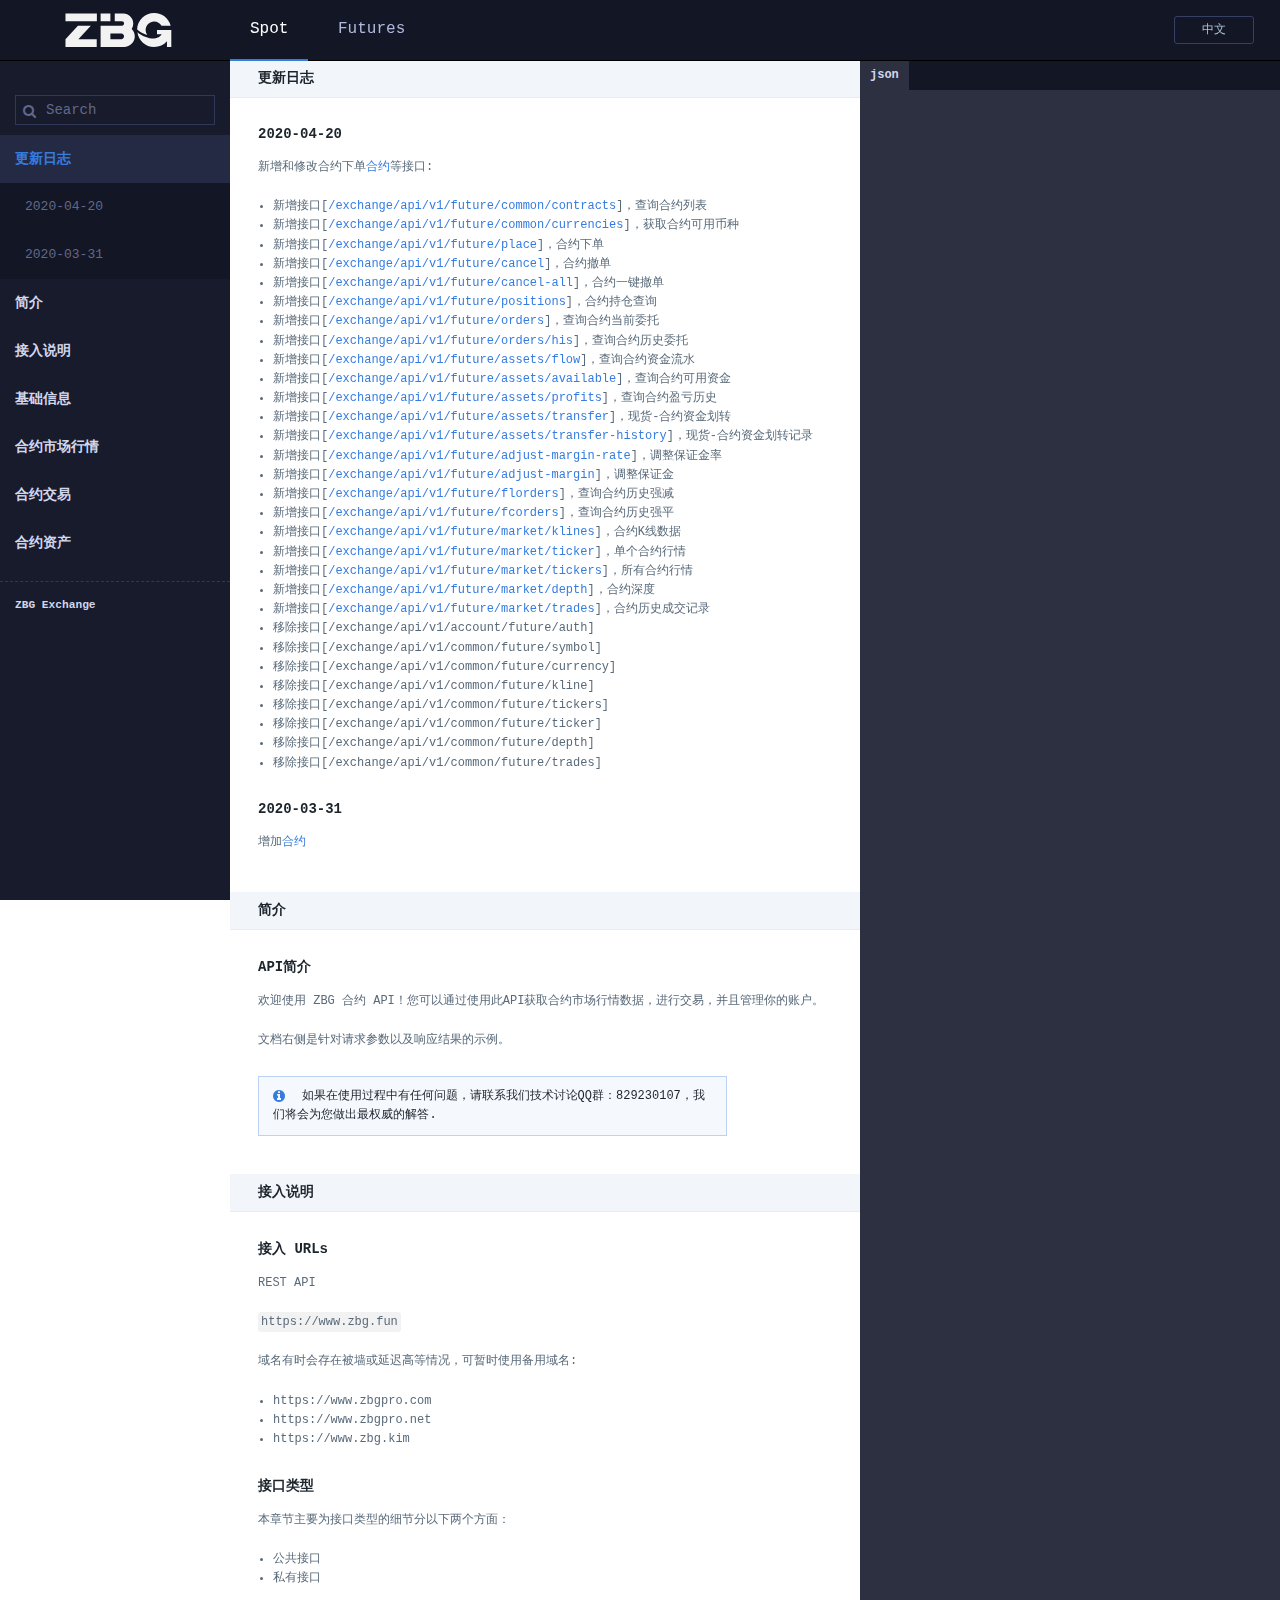
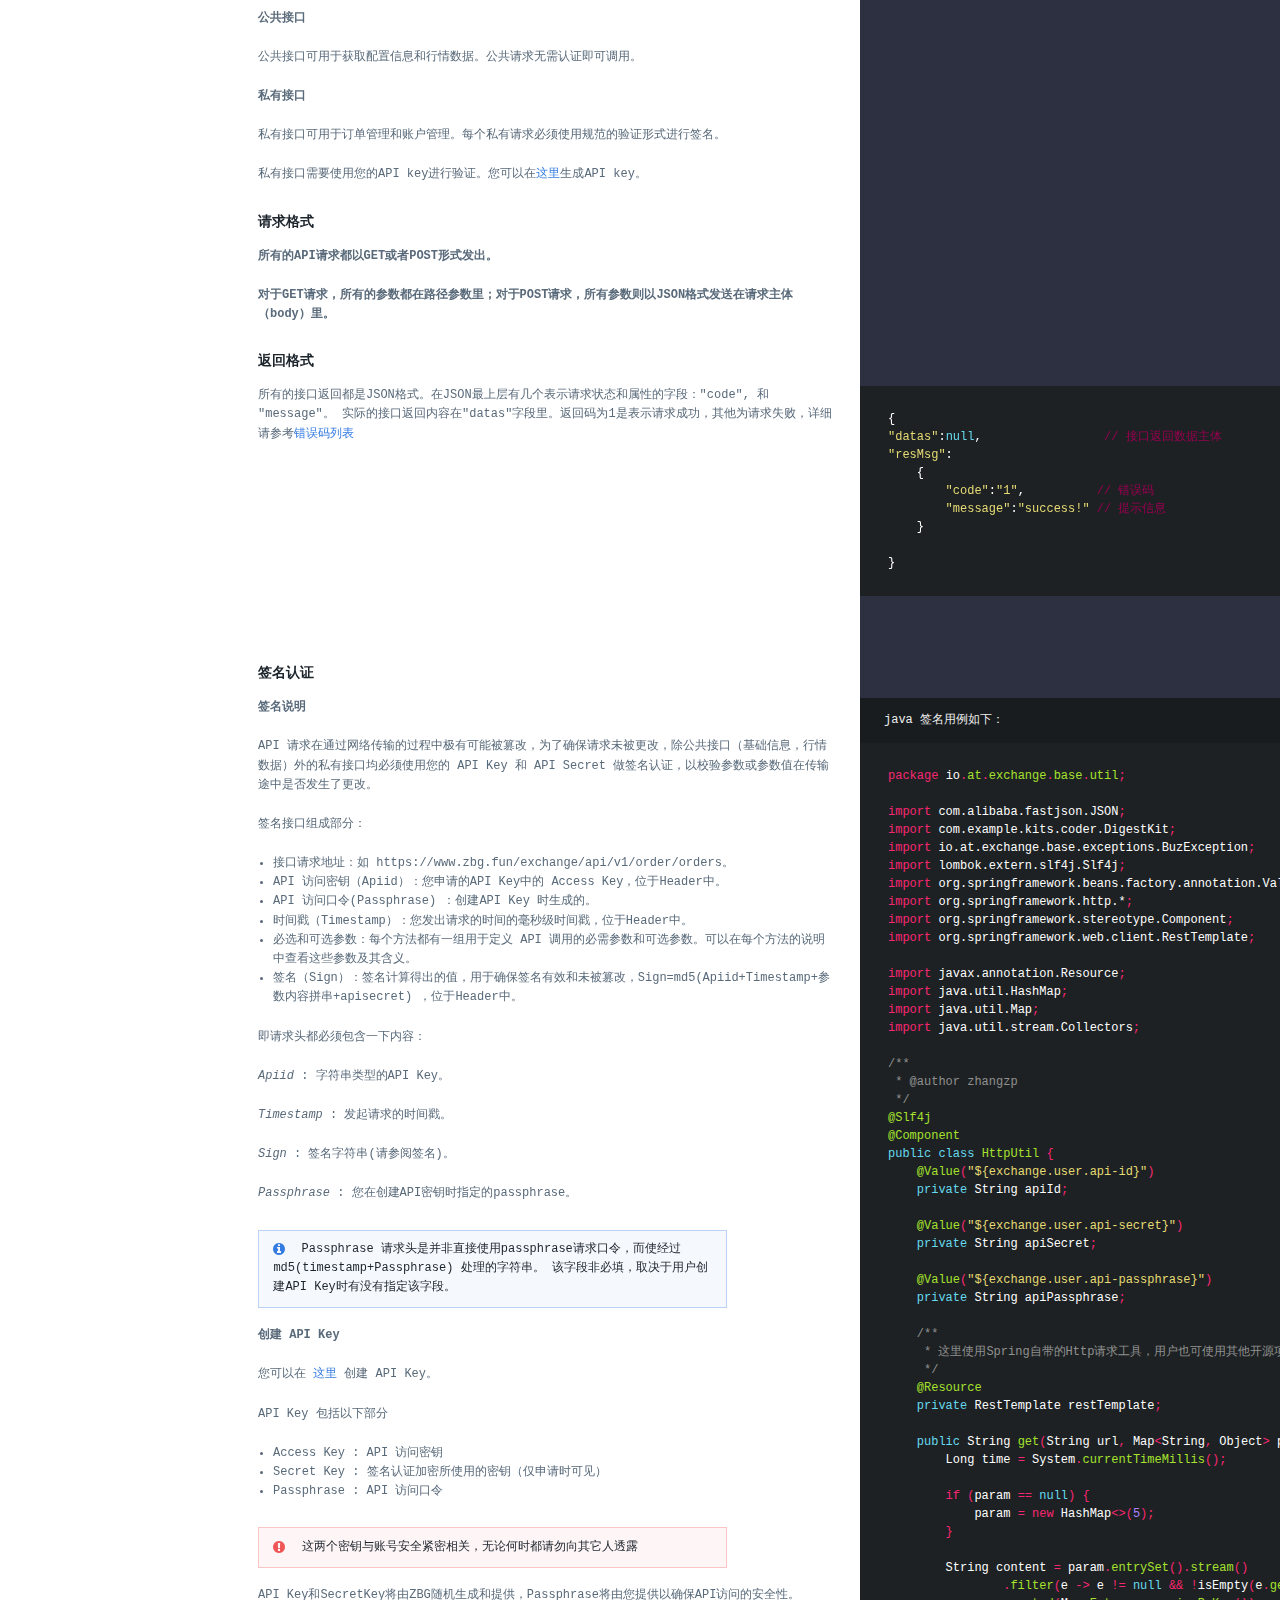
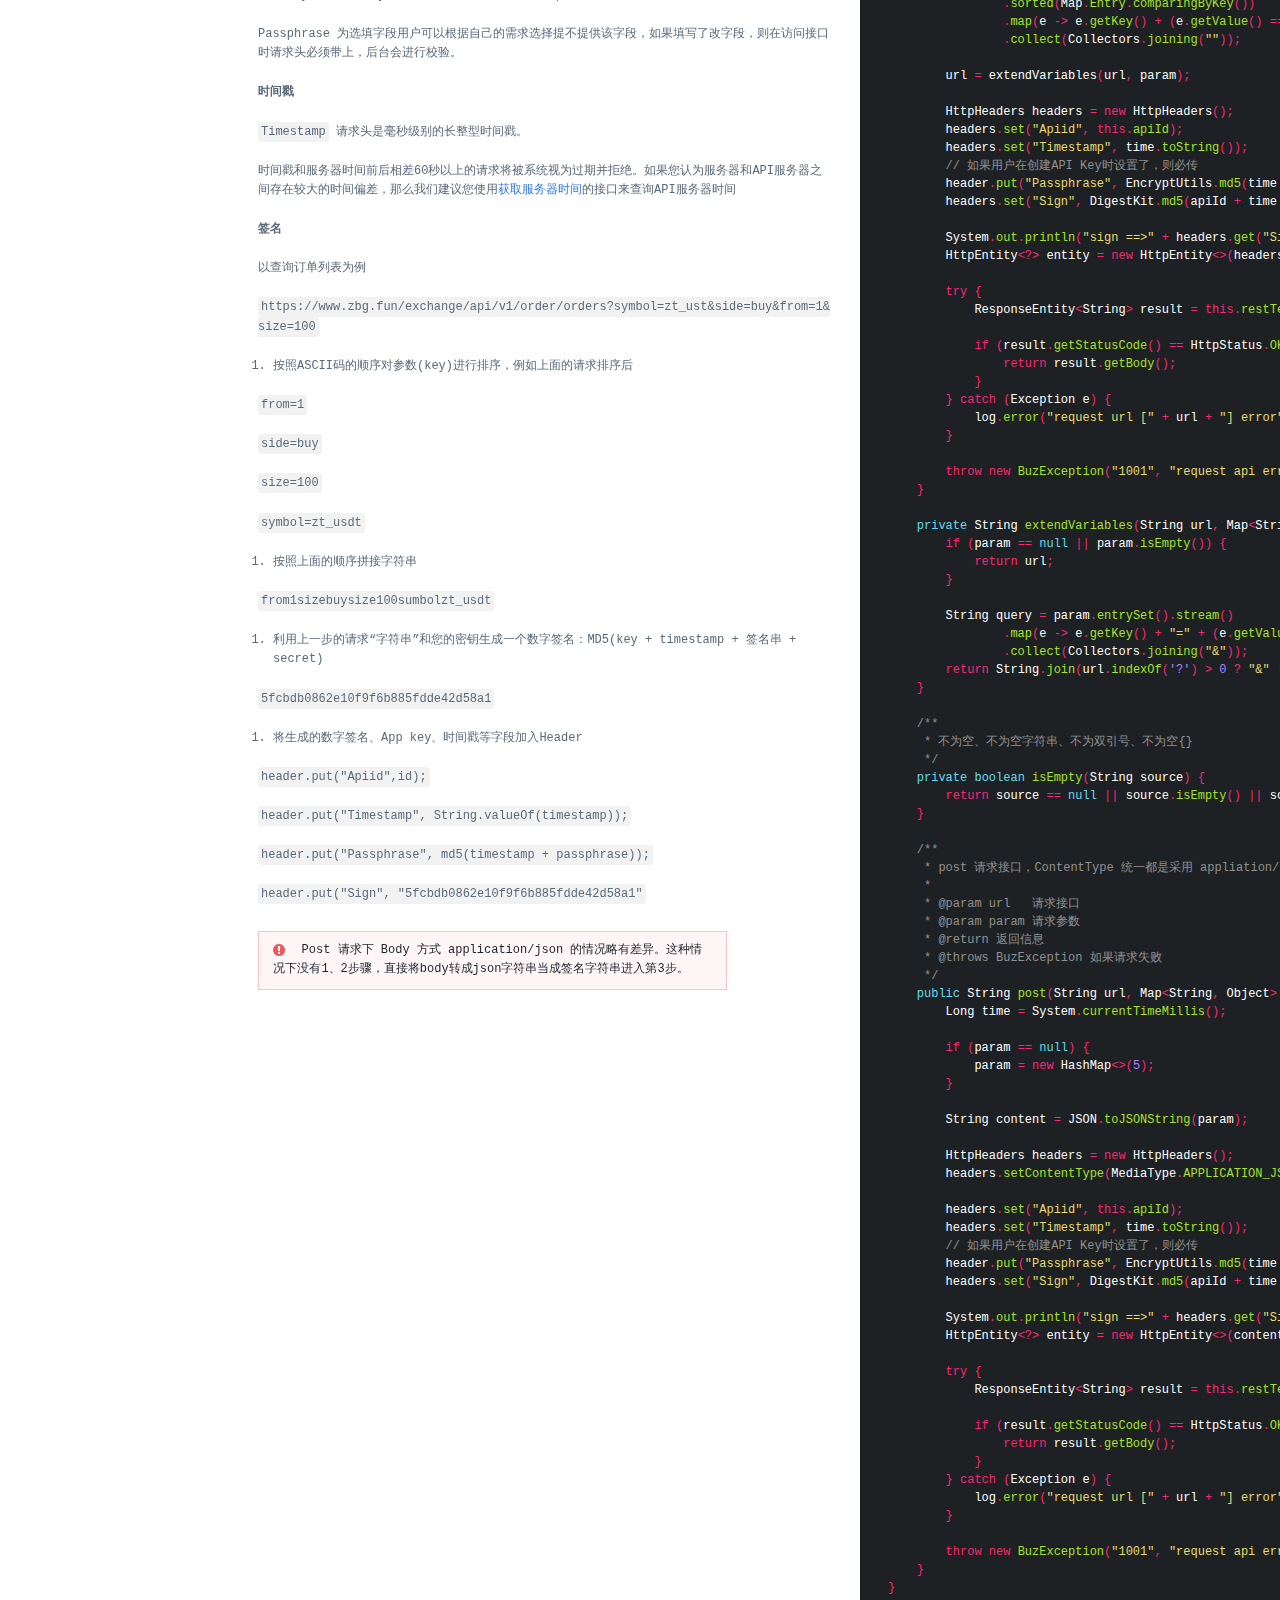
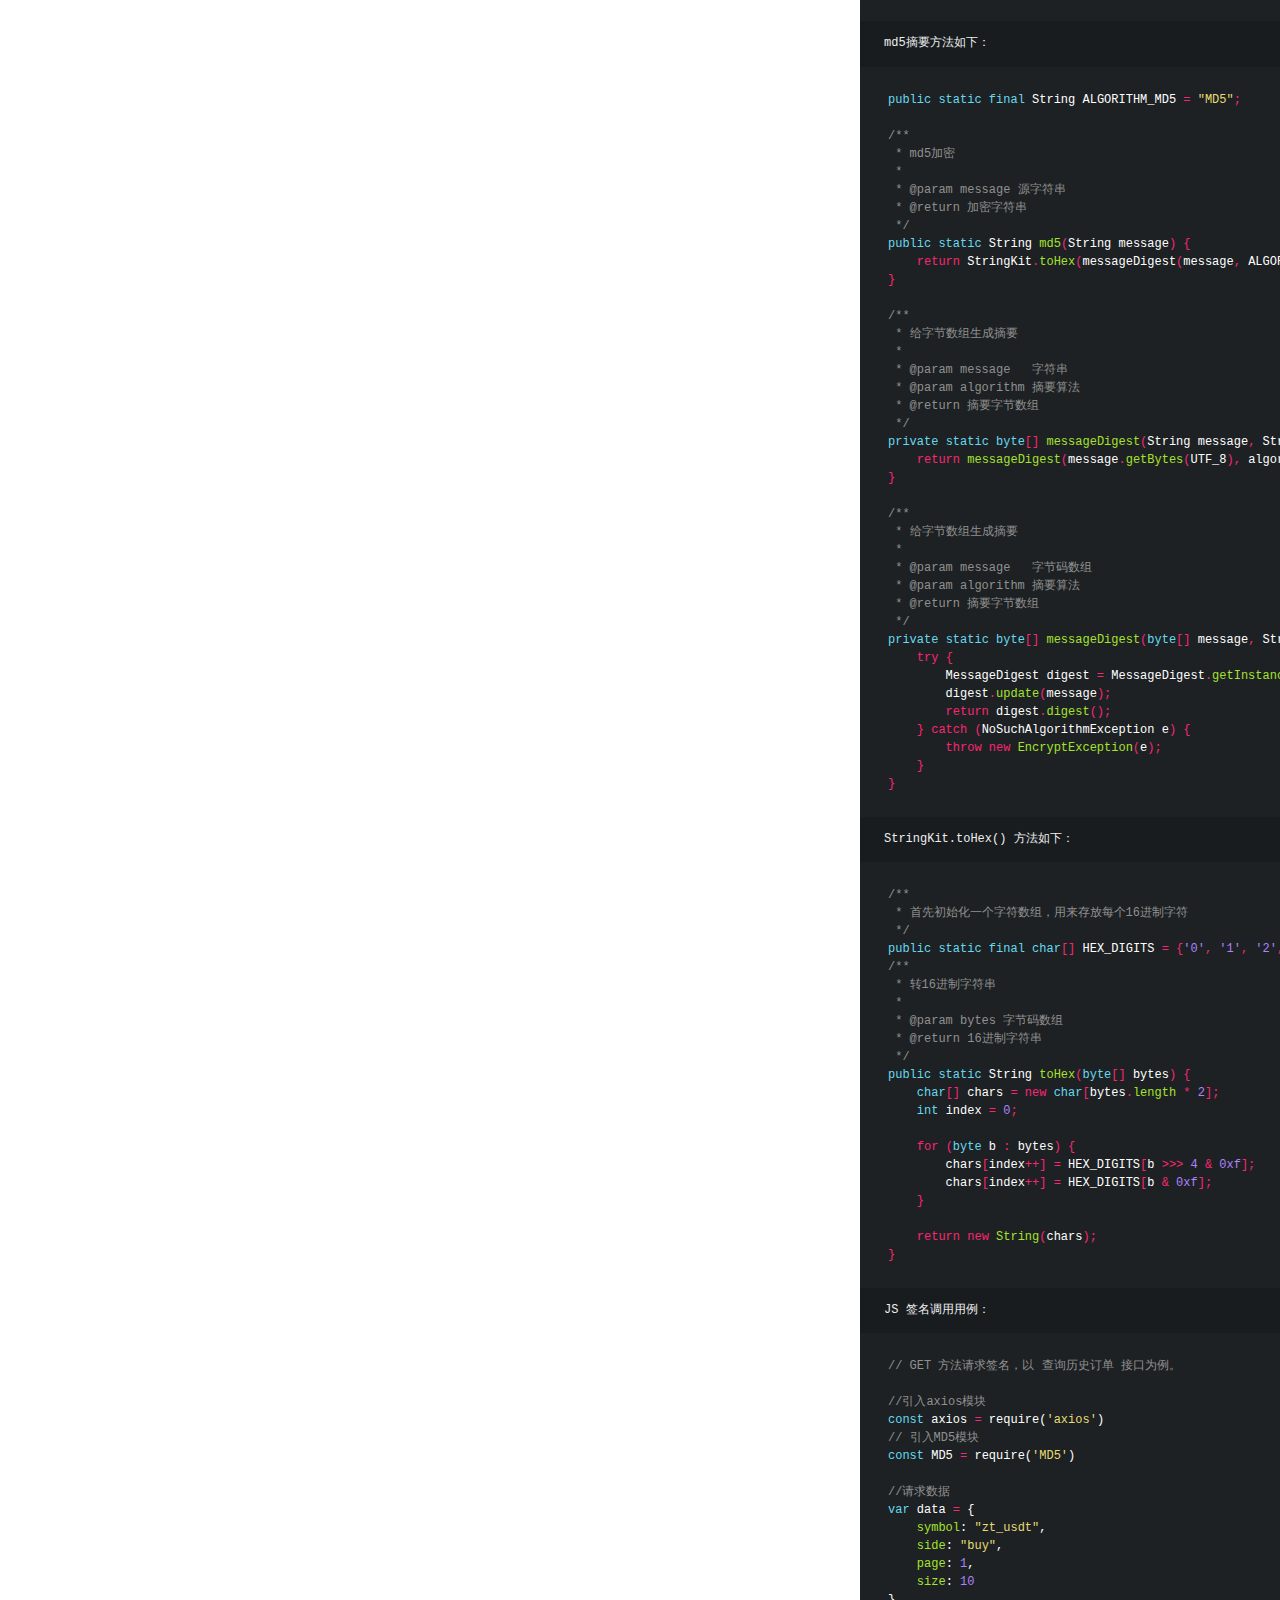
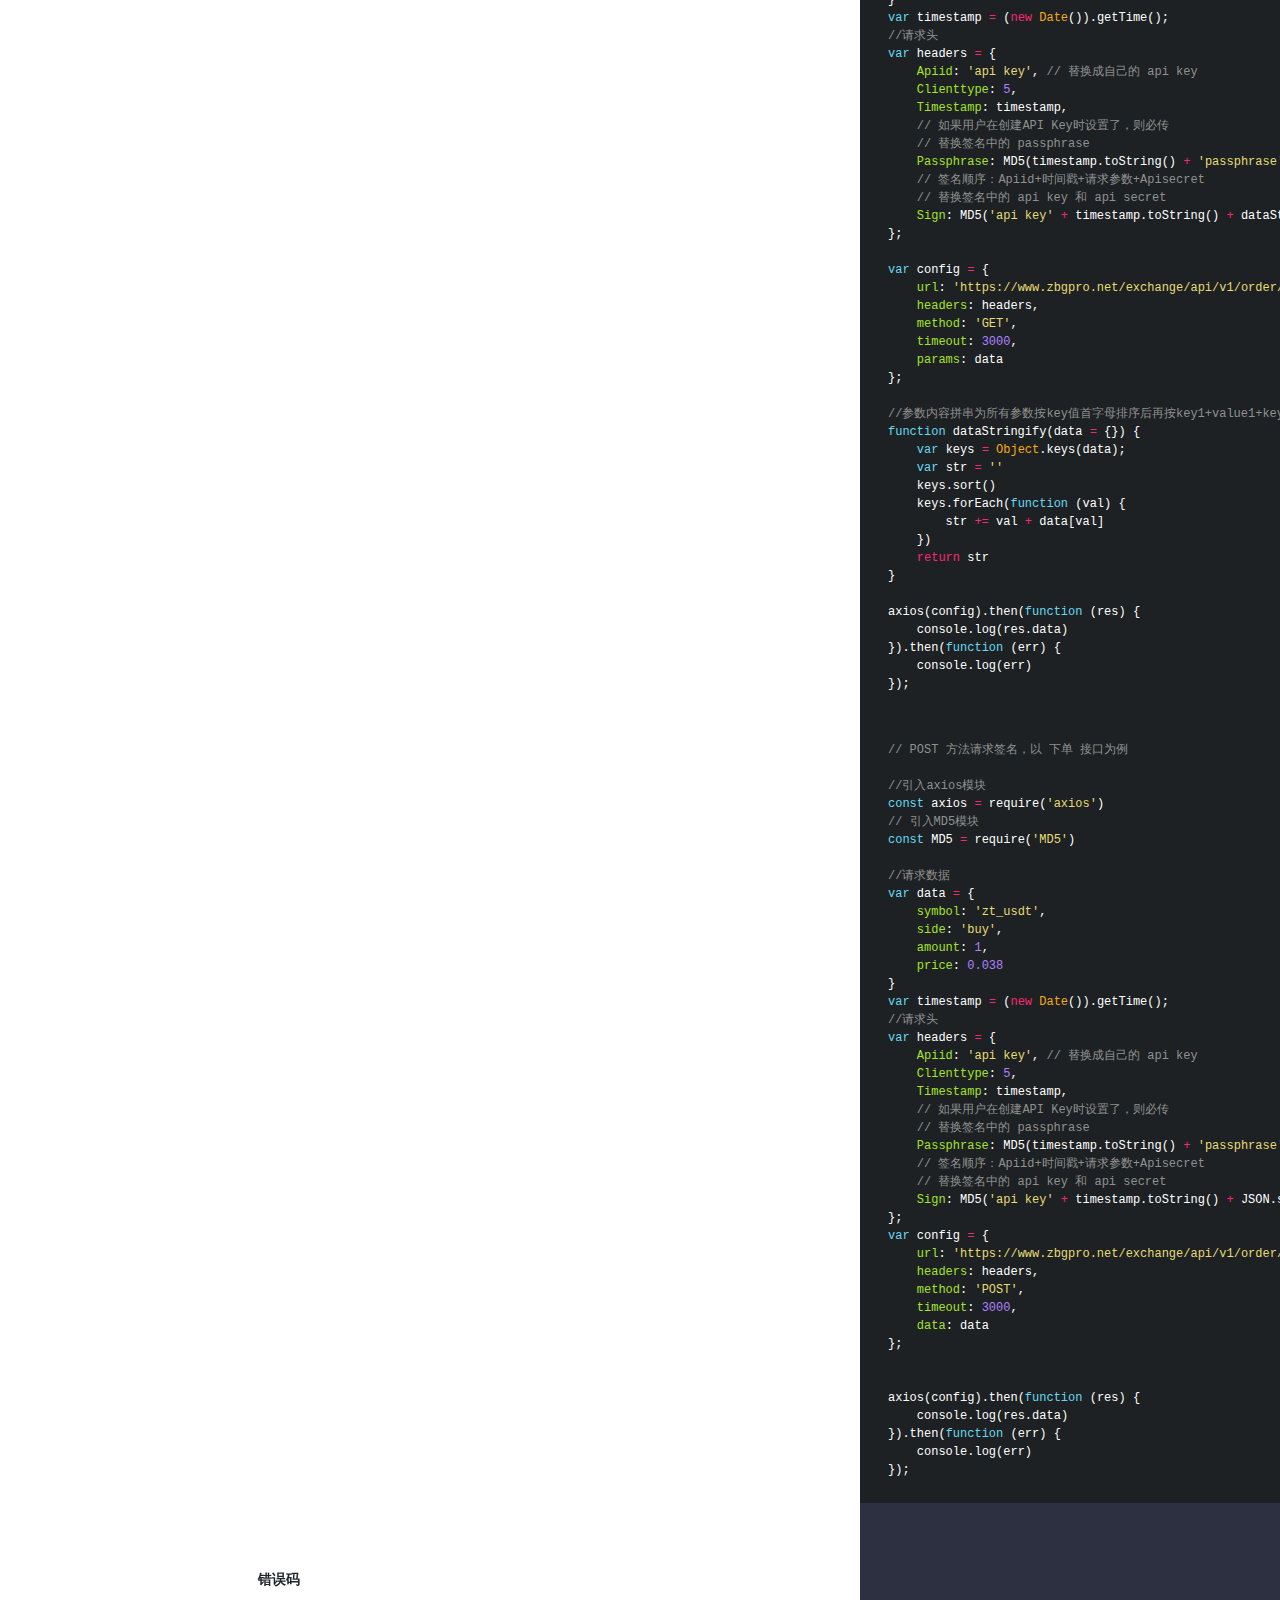
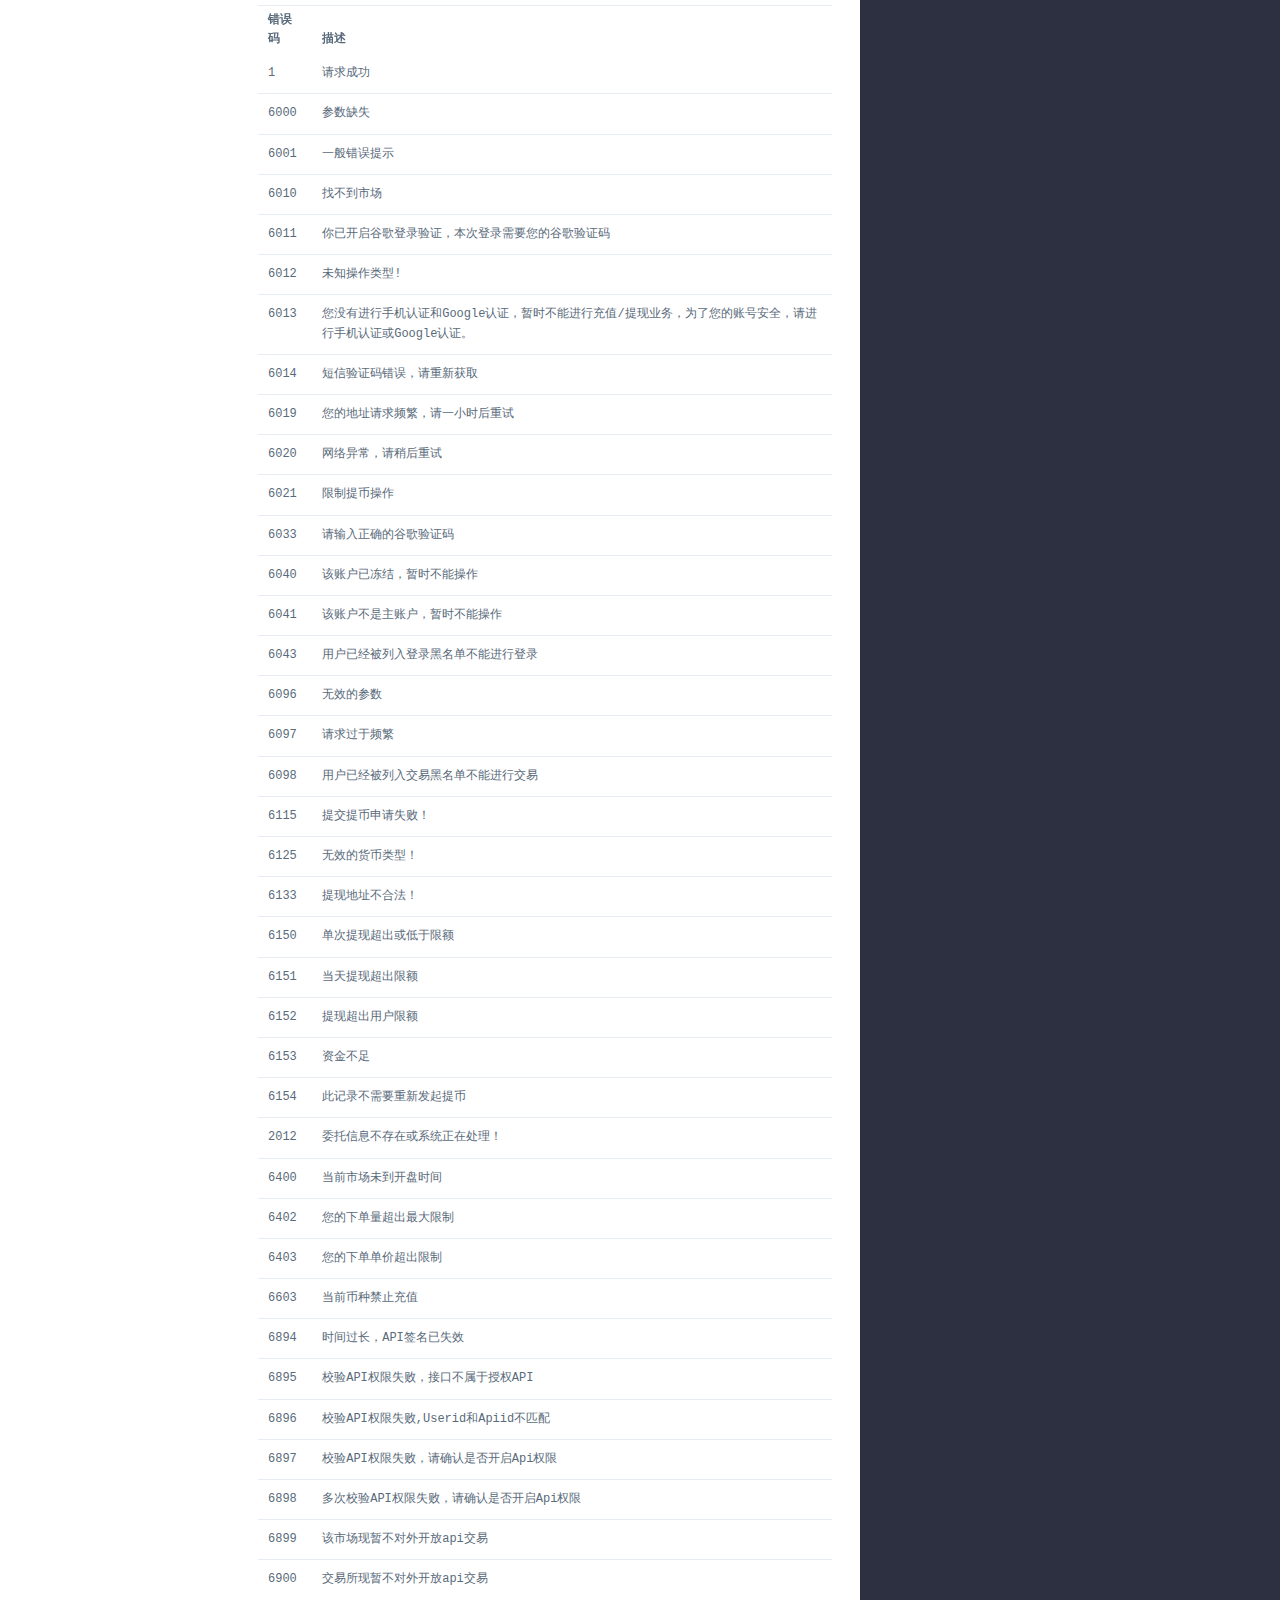
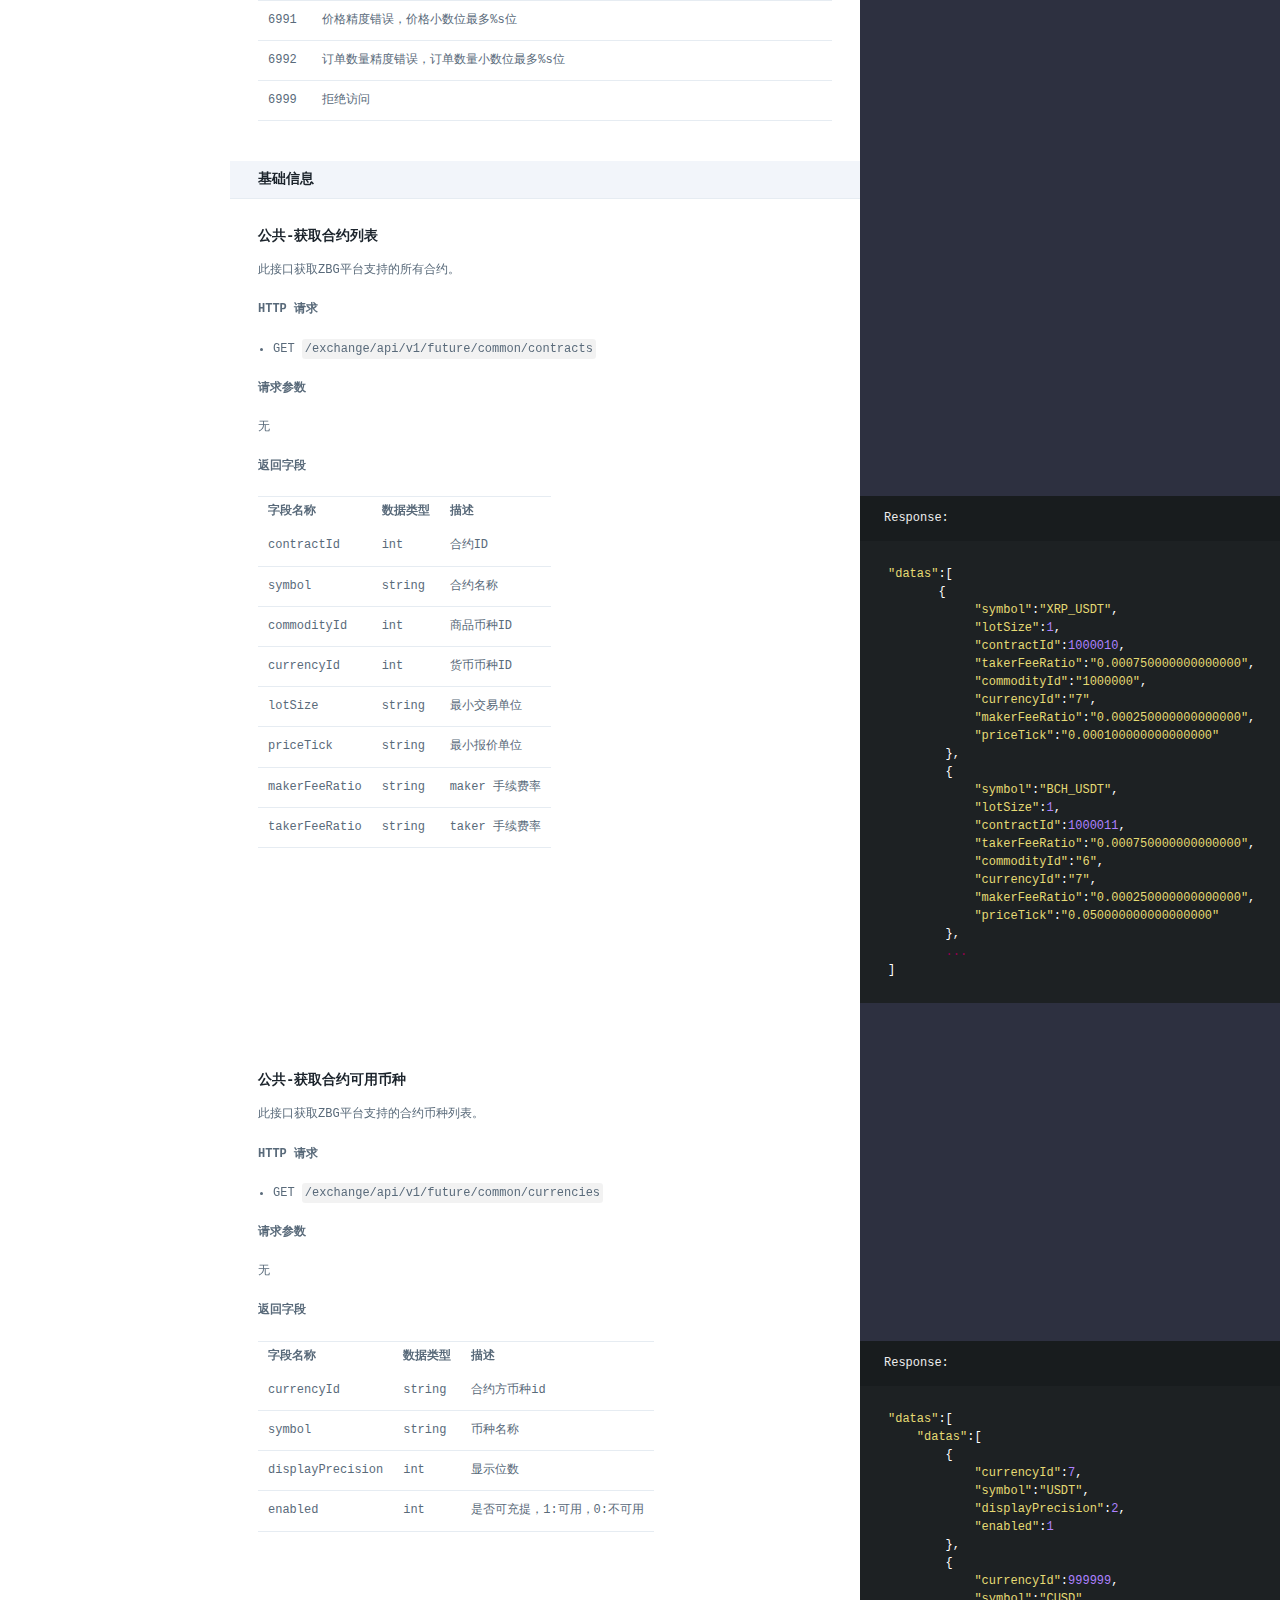
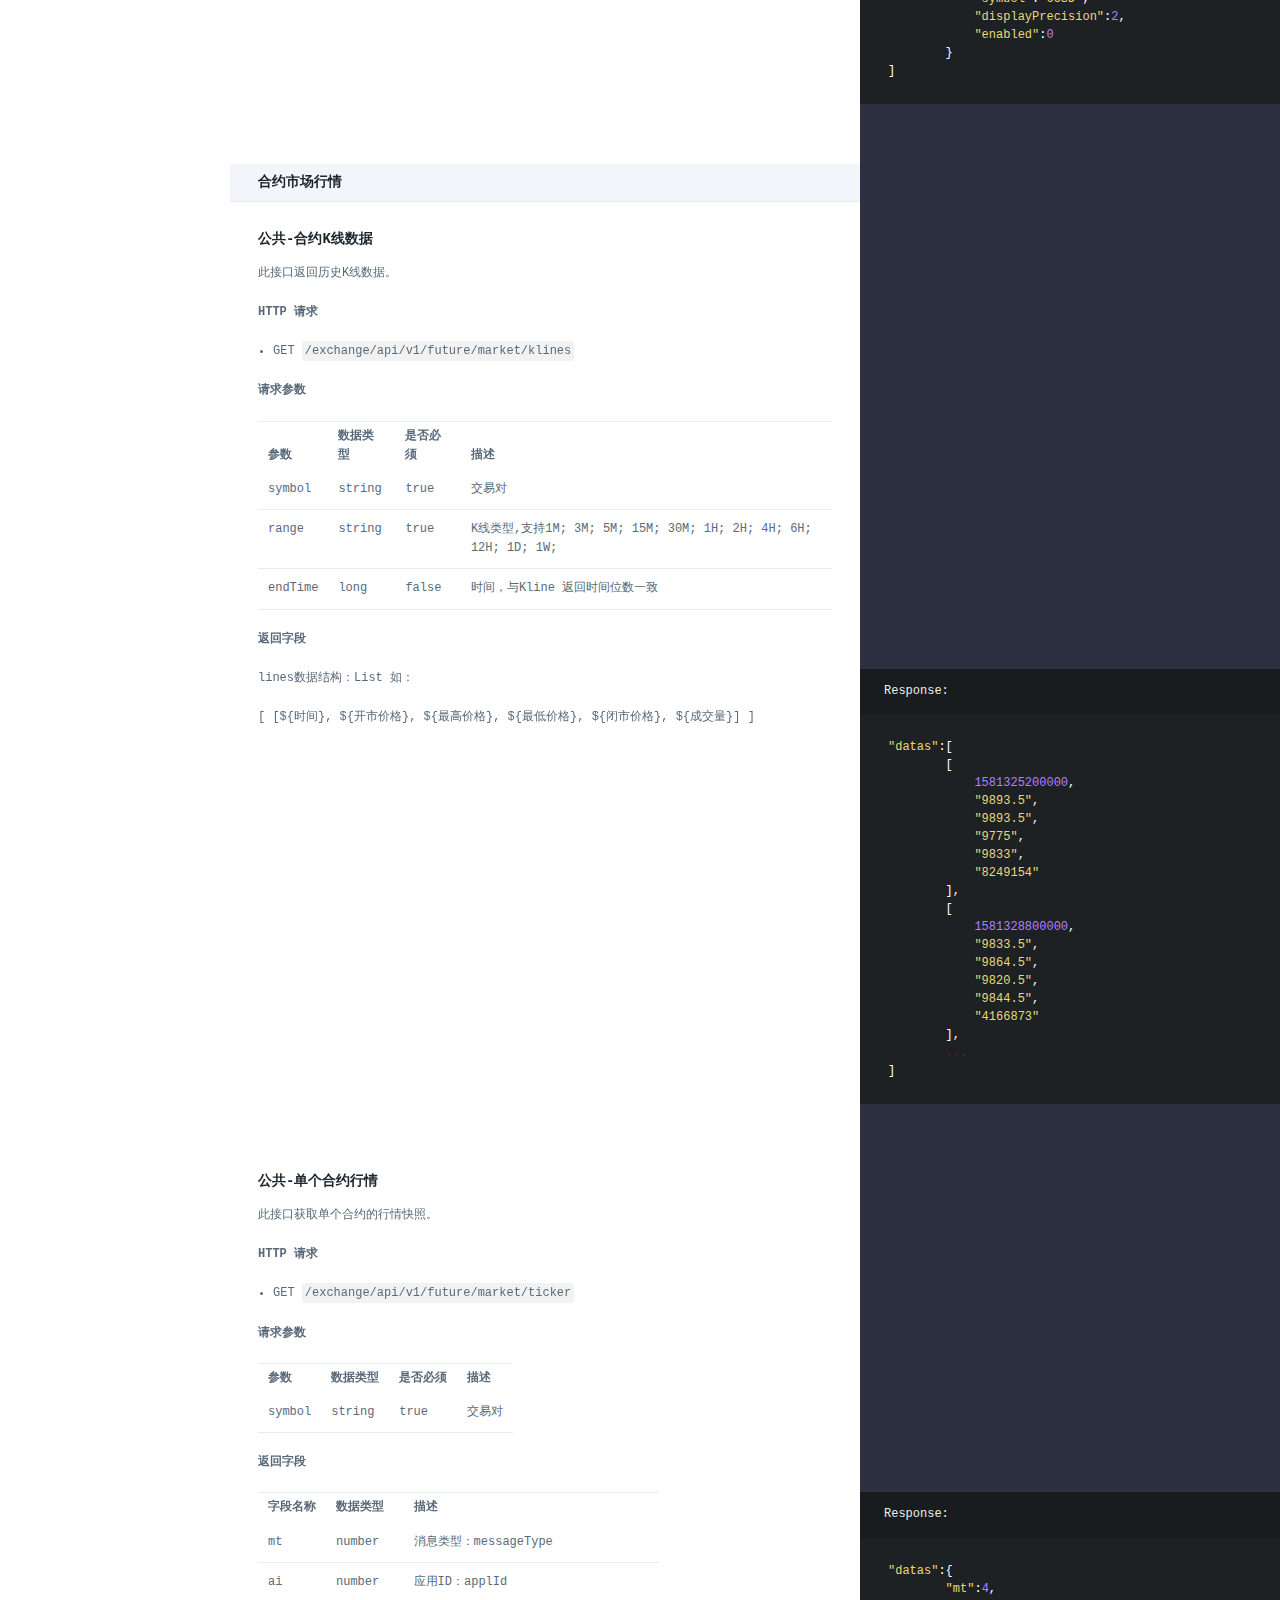
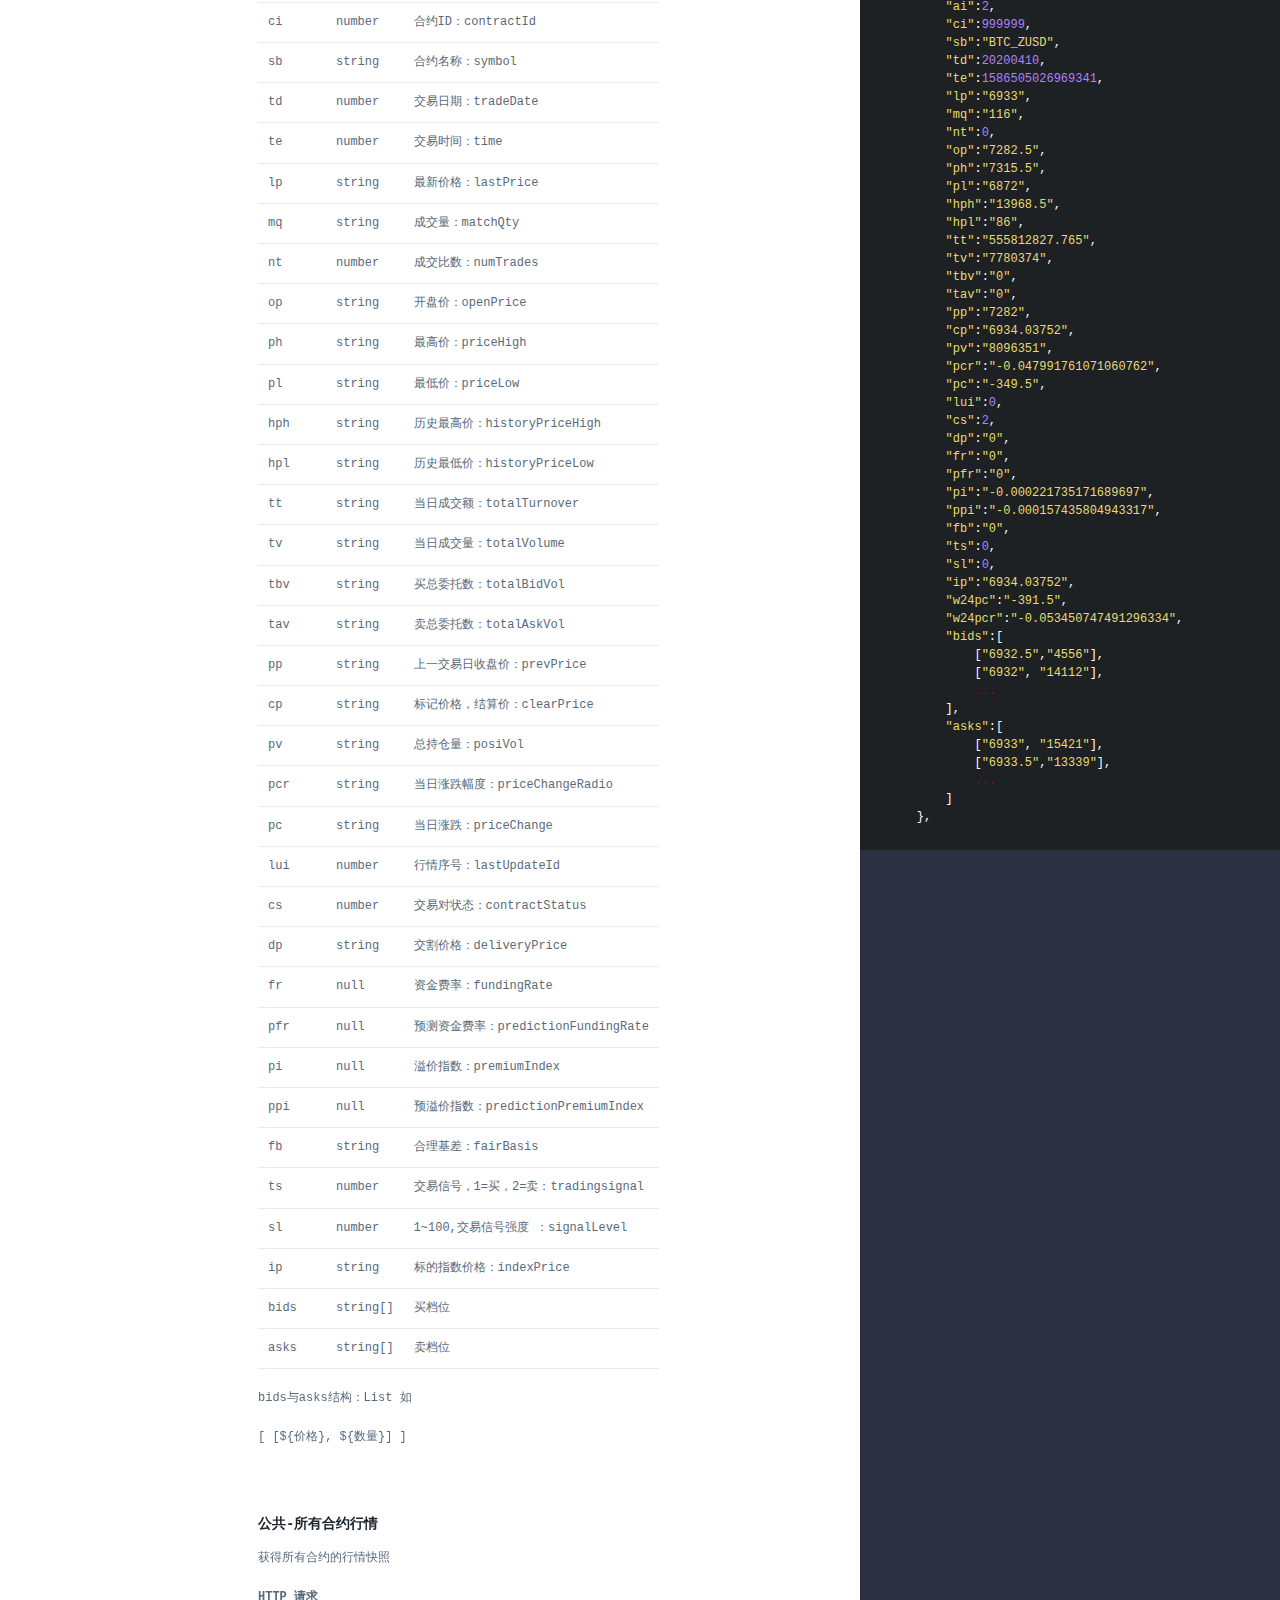
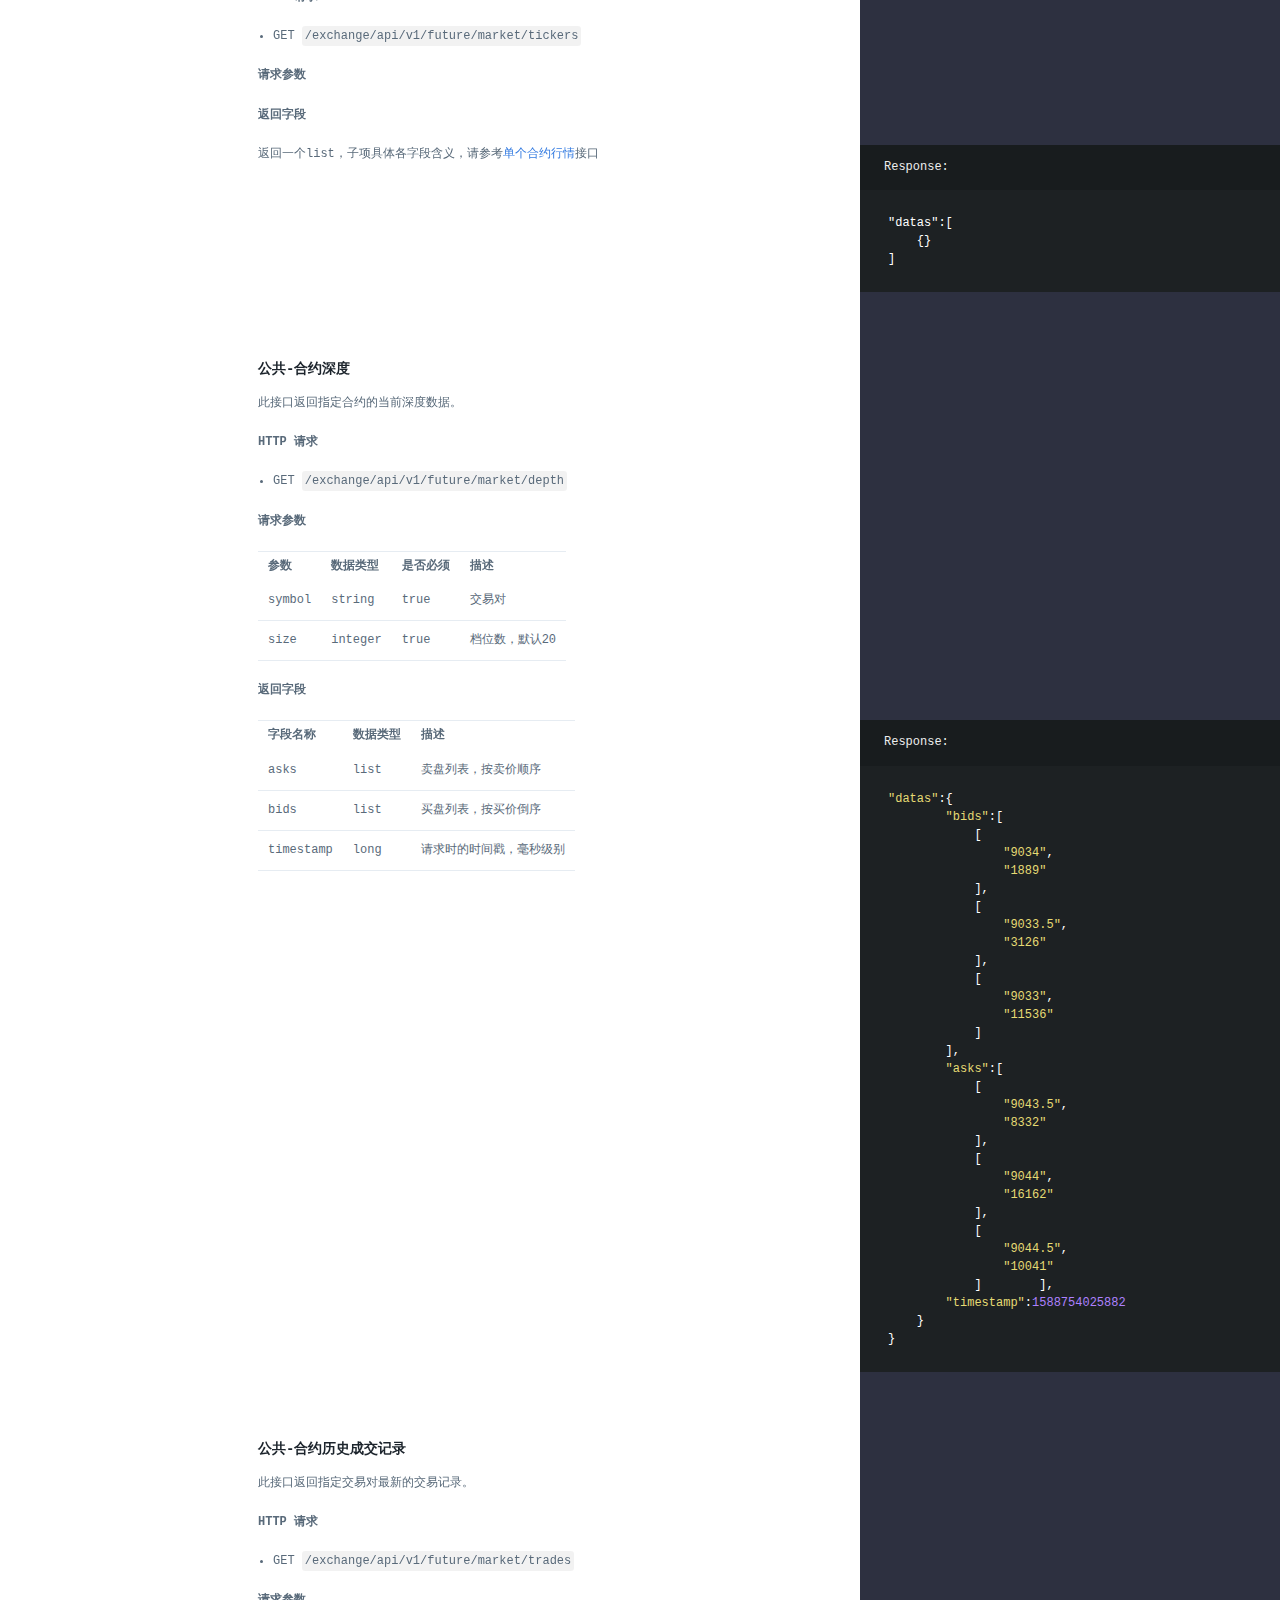
==== future/v1/en/index.html @ 1941a4ee "publish: fix" ====
<!doctype html>
<html>
  <head>
    <meta charset="utf-8">
    <meta content="IE=edge,chrome=1" http-equiv="X-UA-Compatible">
    <meta name="viewport" content="width=device-width, initial-scale=1, maximum-scale=1">
    <link href="images/favicon.ico" rel="icon" type="image/ico" />
    <title>ZBG Futures API Documentation</title>
    <style>
      .highlight table td { padding: 5px; }
.highlight table pre { margin: 0; }
.highlight .gh {
  color: #999999;
}
.highlight .sr {
  color: #f6aa11;
}
.highlight .go {
  color: #888888;
}
.highlight .gp {
  color: #555555;
}
.highlight .gs {
}
.highlight .gu {
  color: #aaaaaa;
}
.highlight .nb {
  color: #f6aa11;
}
.highlight .cm {
  color: #75715e;
}
.highlight .cp {
  color: #75715e;
}
.highlight .c1 {
  color: #75715e;
}
.highlight .cs {
  color: #75715e;
}
.highlight .c, .highlight .cd {
  color: #75715e;
}
.highlight .err {
  color: #960050;
}
.highlight .gr {
  color: #960050;
}
.highlight .gt {
  color: #960050;
}
.highlight .gd {
  color: #49483e;
}
.highlight .gi {
  color: #49483e;
}
.highlight .ge {
  color: #49483e;
}
.highlight .kc {
  color: #66d9ef;
}
.highlight .kd {
  color: #66d9ef;
}
.highlight .kr {
  color: #66d9ef;
}
.highlight .no {
  color: #66d9ef;
}
.highlight .kt {
  color: #66d9ef;
}
.highlight .mf {
  color: #ae81ff;
}
.highlight .mh {
  color: #ae81ff;
}
.highlight .il {
  color: #ae81ff;
}
.highlight .mi {
  color: #ae81ff;
}
.highlight .mo {
  color: #ae81ff;
}
.highlight .m, .highlight .mb, .highlight .mx {
  color: #ae81ff;
}
.highlight .sc {
  color: #ae81ff;
}
.highlight .se {
  color: #ae81ff;
}
.highlight .ss {
  color: #ae81ff;
}
.highlight .sd {
  color: #e6db74;
}
.highlight .s2 {
  color: #e6db74;
}
.highlight .sb {
  color: #e6db74;
}
.highlight .sh {
  color: #e6db74;
}
.highlight .si {
  color: #e6db74;
}
.highlight .sx {
  color: #e6db74;
}
.highlight .s1 {
  color: #e6db74;
}
.highlight .s {
  color: #e6db74;
}
.highlight .na {
  color: #a6e22e;
}
.highlight .nc {
  color: #a6e22e;
}
.highlight .nd {
  color: #a6e22e;
}
.highlight .ne {
  color: #a6e22e;
}
.highlight .nf {
  color: #a6e22e;
}
.highlight .vc {
  color: #ffffff;
}
.highlight .nn {
  color: #ffffff;
}
.highlight .nl {
  color: #ffffff;
}
.highlight .ni {
  color: #ffffff;
}
.highlight .bp {
  color: #ffffff;
}
.highlight .vg {
  color: #ffffff;
}
.highlight .vi {
  color: #ffffff;
}
.highlight .nv {
  color: #ffffff;
}
.highlight .w {
  color: #ffffff;
}
.highlight {
  color: #ffffff;
}
.highlight .n, .highlight .py, .highlight .nx {
  color: #ffffff;
}
.highlight .ow {
  color: #f92672;
}
.highlight .nt {
  color: #f92672;
}
.highlight .k, .highlight .kv {
  color: #f92672;
}
.highlight .kn {
  color: #f92672;
}
.highlight .kp {
  color: #f92672;
}
.highlight .o {
  color: #f92672;
}
    </style>
    <link href="stylesheets/screen.css" rel="stylesheet" media="screen" />
    <link href="stylesheets/print.css" rel="stylesheet" media="print" />
      <script src="javascripts/all.js"></script>
  </head>

  <body class="index" data-languages="[&quot;json&quot;]">
    <a href="#" id="nav-button">
      <span>
        <img src="images/navbar.png" alt="Navbar" />
      </span>
    </a>
    <header>
      <div class="flex_box">
        <img src="images/logo.svg" class="logo" alt="Logo" />
        <div class="nav_box">
          <span class="nav_cell" style="display: none">
            <a href="javascript:;" class="nav_first">v1<i class="icon_nav"></i></a>
            <ul class="nav_ul">
              <li>
                <a href="/docs/spot/v1/en/" id="v1_url">v1</a>
              </li>
              <li>
                <a href="/docs/spot/v2/en/" id="v2_url">v2</a>
              </li>
            </ul>
          </span>
          <span class="nav_cell nav_tab">
            <a href="/docs/spot/v1/en/" id="btn_spot">现货</a>
          </span>
          <span class="nav_cell nav_tab">
            <a href="/docs/future/v1/en/" id="btn_future">合约</a>
          </span>
        </div>
      </div>
      <a href="/docs/spot/v1/cn/" class="lang" id="lang_box">简体中文</a>
    </header>
    <div class="toc-wrapper">
        <div class="lang-selector">
              <a href="#" data-language-name="json">json</a>
        </div>
        <div class="search">
          <input type="text" class="search" id="input-search" placeholder="Search">
        </div>
        <ul class="search-results"></ul>
      <ul id="toc" class="toc-list-h1">
          <li>
            <a href="#185368440e" class="toc-h1 toc-link" data-title="更新日志">更新日志</a>
              <ul class="toc-list-h2">
                  <li>
                    <a href="#2020-04-20" class="toc-h2 toc-link" data-title="2020-04-20">2020-04-20</a>
                  </li>
                  <li>
                    <a href="#2020-03-31" class="toc-h2 toc-link" data-title="2020-03-31">2020-03-31</a>
                  </li>
              </ul>
          </li>
          <li>
            <a href="#5ea2e0cde2" class="toc-h1 toc-link" data-title="简介">简介</a>
              <ul class="toc-list-h2">
                  <li>
                    <a href="#api" class="toc-h2 toc-link" data-title="API简介">API简介</a>
                  </li>
              </ul>
          </li>
          <li>
            <a href="#2d07d50c97" class="toc-h1 toc-link" data-title="接入说明">接入说明</a>
              <ul class="toc-list-h2">
                  <li>
                    <a href="#urls" class="toc-h2 toc-link" data-title="接入 URLs">接入 URLs</a>
                  </li>
                  <li>
                    <a href="#5076603a3e" class="toc-h2 toc-link" data-title="接口类型">接口类型</a>
                  </li>
                  <li>
                    <a href="#21d67c3c4c" class="toc-h2 toc-link" data-title="请求格式">请求格式</a>
                  </li>
                  <li>
                    <a href="#dac673286f" class="toc-h2 toc-link" data-title="返回格式">返回格式</a>
                  </li>
                  <li>
                    <a href="#c64cd15fdc" class="toc-h2 toc-link" data-title="签名认证">签名认证</a>
                  </li>
                  <li>
                    <a href="#e08c1d4f9a" class="toc-h2 toc-link" data-title="错误码">错误码</a>
                  </li>
              </ul>
          </li>
          <li>
            <a href="#41654e0268" class="toc-h1 toc-link" data-title="基础信息">基础信息</a>
              <ul class="toc-list-h2">
                  <li>
                    <a href="#daedf585f3" class="toc-h2 toc-link" data-title="公共-获取合约列表">公共-获取合约列表</a>
                  </li>
                  <li>
                    <a href="#b22727fec6" class="toc-h2 toc-link" data-title="公共-获取合约可用币种">公共-获取合约可用币种</a>
                  </li>
              </ul>
          </li>
          <li>
            <a href="#9493d04700" class="toc-h1 toc-link" data-title="合约市场行情">合约市场行情</a>
              <ul class="toc-list-h2">
                  <li>
                    <a href="#k" class="toc-h2 toc-link" data-title="公共-合约K线数据">公共-合约K线数据</a>
                  </li>
                  <li>
                    <a href="#964054eba1" class="toc-h2 toc-link" data-title="公共-单个合约行情">公共-单个合约行情</a>
                  </li>
                  <li>
                    <a href="#4802b68052" class="toc-h2 toc-link" data-title="公共-所有合约行情">公共-所有合约行情</a>
                  </li>
                  <li>
                    <a href="#470b9cf6ae" class="toc-h2 toc-link" data-title="公共-合约深度">公共-合约深度</a>
                  </li>
                  <li>
                    <a href="#540eaf650b" class="toc-h2 toc-link" data-title="公共-合约历史成交记录">公共-合约历史成交记录</a>
                  </li>
              </ul>
          </li>
          <li>
            <a href="#5bf19eee5a" class="toc-h1 toc-link" data-title="合约交易">合约交易</a>
              <ul class="toc-list-h2">
                  <li>
                    <a href="#9dc85ffb46" class="toc-h2 toc-link" data-title="合约下单">合约下单</a>
                  </li>
                  <li>
                    <a href="#68a1fe7812" class="toc-h2 toc-link" data-title="合约撤单">合约撤单</a>
                  </li>
                  <li>
                    <a href="#5538919b9f" class="toc-h2 toc-link" data-title="合约一键撤单">合约一键撤单</a>
                  </li>
                  <li>
                    <a href="#01106676d4" class="toc-h2 toc-link" data-title="合约持仓查询">合约持仓查询</a>
                  </li>
                  <li>
                    <a href="#513eb615d1" class="toc-h2 toc-link" data-title="查询合约当前委托">查询合约当前委托</a>
                  </li>
                  <li>
                    <a href="#23889edae4" class="toc-h2 toc-link" data-title="查询合约历史委托">查询合约历史委托</a>
                  </li>
                  <li>
                    <a href="#97ba66701c" class="toc-h2 toc-link" data-title="查询合约历史强平">查询合约历史强平</a>
                  </li>
                  <li>
                    <a href="#4c8fd7c9eb" class="toc-h2 toc-link" data-title="查询合约历史强减">查询合约历史强减</a>
                  </li>
                  <li>
                    <a href="#bdac9bbb53" class="toc-h2 toc-link" data-title="调整保证金率">调整保证金率</a>
                  </li>
                  <li>
                    <a href="#9e3bc1e664" class="toc-h2 toc-link" data-title="调整保证金">调整保证金</a>
                  </li>
              </ul>
          </li>
          <li>
            <a href="#683b4a8231" class="toc-h1 toc-link" data-title="合约资产">合约资产</a>
              <ul class="toc-list-h2">
                  <li>
                    <a href="#f300a78dba" class="toc-h2 toc-link" data-title="查询合约资金流水">查询合约资金流水</a>
                  </li>
                  <li>
                    <a href="#8da397f29a" class="toc-h2 toc-link" data-title="查询合约可用资金">查询合约可用资金</a>
                  </li>
                  <li>
                    <a href="#1b4243a44a" class="toc-h2 toc-link" data-title="查询合约盈亏历史">查询合约盈亏历史</a>
                  </li>
                  <li>
                    <a href="#0d83610961" class="toc-h2 toc-link" data-title="现货-合约资金划转">现货-合约资金划转</a>
                  </li>
                  <li>
                    <a href="#dc5b365f5c" class="toc-h2 toc-link" data-title="现货-合约资金划转历史查询">现货-合约资金划转历史查询</a>
                  </li>
              </ul>
          </li>
      </ul>
        <ul class="toc-footer">
            <li><a href="https://www.zbg.com/" class="createApi">ZBG Exchange</a></li>
        </ul>
    </div>
    <div class="page-wrapper">
      <div class="dark-box"></div>
      <div class="content">
        <h1 id='185368440e'>更新日志</h1><h2 id='2020-04-20'>2020-04-20</h2>
<p>新增和修改合约下单<a href="#c0b35a1aa9">合约</a>等接口:</p>

<ul>
<li>新增接口[<a href="#daedf585f3">/exchange/api/v1/future/common/contracts</a>]，查询合约列表</li>
<li>新增接口[<a href="#b22727fec6">/exchange/api/v1/future/common/currencies</a>]，获取合约可用币种</li>
<li>新增接口[<a href="#9dc85ffb46">/exchange/api/v1/future/place</a>]，合约下单</li>
<li>新增接口[<a href="#68a1fe7812">/exchange/api/v1/future/cancel</a>]，合约撤单</li>
<li>新增接口[<a href="#5538919b9f">/exchange/api/v1/future/cancel-all</a>]，合约一键撤单</li>
<li>新增接口[<a href="#01106676d4">/exchange/api/v1/future/positions</a>]，合约持仓查询</li>
<li>新增接口[<a href="#513eb615d1">/exchange/api/v1/future/orders</a>]，查询合约当前委托</li>
<li>新增接口[<a href="#23889edae4">/exchange/api/v1/future/orders/his</a>]，查询合约历史委托</li>
<li>新增接口[<a href="#f300a78dba">/exchange/api/v1/future/assets/flow</a>]，查询合约资金流水</li>
<li>新增接口[<a href="#8da397f29a">/exchange/api/v1/future/assets/available</a>]，查询合约可用资金</li>
<li>新增接口[<a href="#1b4243a44a">/exchange/api/v1/future/assets/profits</a>]，查询合约盈亏历史</li>
<li>新增接口[<a href="#0d83610961">/exchange/api/v1/future/assets/transfer</a>]，现货-合约资金划转</li>
<li>新增接口[<a href="#dc5b365f5c">/exchange/api/v1/future/assets/transfer-history</a>]，现货-合约资金划转记录</li>
<li>新增接口[<a href="#bdac9bbb53">/exchange/api/v1/future/adjust-margin-rate</a>]，调整保证金率</li>
<li>新增接口[<a href="#9e3bc1e664">/exchange/api/v1/future/adjust-margin</a>]，调整保证金</li>
<li>新增接口[<a href="#4c8fd7c9eb">/exchange/api/v1/future/florders</a>]，查询合约历史强减</li>
<li>新增接口[<a href="#97ba66701c">/exchange/api/v1/future/fcorders</a>]，查询合约历史强平</li>
<li>新增接口[<a href="#k-2">/exchange/api/v1/future/market/klines</a>]，合约K线数据</li>
<li>新增接口[<a href="#964054eba1">/exchange/api/v1/future/market/ticker</a>]，单个合约行情</li>
<li>新增接口[<a href="#4802b68052">/exchange/api/v1/future/market/tickers</a>]，所有合约行情</li>
<li>新增接口[<a href="#470b9cf6ae">/exchange/api/v1/future/market/depth</a>]，合约深度</li>
<li>新增接口[<a href="#540eaf650b">/exchange/api/v1/future/market/trades</a>]，合约历史成交记录</li>
<li>移除接口[/exchange/api/v1/account/future/auth]</li>
<li>移除接口[/exchange/api/v1/common/future/symbol]</li>
<li>移除接口[/exchange/api/v1/common/future/currency]</li>
<li>移除接口[/exchange/api/v1/common/future/kline]</li>
<li>移除接口[/exchange/api/v1/common/future/tickers]</li>
<li>移除接口[/exchange/api/v1/common/future/ticker]</li>
<li>移除接口[/exchange/api/v1/common/future/depth]</li>
<li>移除接口[/exchange/api/v1/common/future/trades]</li>
</ul>
<h2 id='2020-03-31'>2020-03-31</h2>
<p>增加<a href="#c0b35a1aa9">合约</a> </p>
<h1 id='5ea2e0cde2'>简介</h1><h2 id='api'>API简介</h2>
<p>欢迎使用 ZBG 合约 API！您可以通过使用此API获取合约市场行情数据，进行交易，并且管理你的账户。</p>

<p>文档右侧是针对请求参数以及响应结果的示例。</p>

<aside class="notice">
如果在使用过程中有任何问题，请联系我们技术讨论QQ群：829230107，我们将会为您做出最权威的解答.
</aside>
<h1 id='2d07d50c97'>接入说明</h1><h2 id='urls'>接入 URLs</h2>
<p>REST API</p>

<p><code>https://www.zbg.fun</code></p>

<p>域名有时会存在被墙或延迟高等情况，可暂时使用备用域名:</p>

<ul>
<li>https://www.zbgpro.com</li>
<li>https://www.zbgpro.net</li>
<li>https://www.zbg.kim</li>
</ul>
<h2 id='5076603a3e'>接口类型</h2>
<p>本章节主要为接口类型的细节分以下两个方面：</p>

<ul>
<li>公共接口</li>
<li>私有接口</li>
</ul>

<p><strong>公共接口</strong></p>

<p>公共接口可用于获取配置信息和行情数据。公共请求无需认证即可调用。</p>

<p><strong>私有接口</strong></p>

<p>私有接口可用于订单管理和账户管理。每个私有请求必须使用规范的验证形式进行签名。</p>

<p>私有接口需要使用您的API key进行验证。您可以在<a href="https://www.zbg.fun/login?path=https://www.zbg.fun/u/api" class="createApi">这里</a>生成API key。</p>
<h2 id='21d67c3c4c'>请求格式</h2>
<p><strong>所有的API请求都以GET或者POST形式发出。</strong></p>

<p><strong>对于GET请求，所有的参数都在路径参数里；对于POST请求，所有参数则以JSON格式发送在请求主体（body）里。</strong></p>
<h2 id='dac673286f'>返回格式</h2><pre class="highlight json tab-json"><code><span class="p">{</span><span class="w">
</span><span class="s2">"datas"</span><span class="p">:</span><span class="kc">null</span><span class="p">,</span><span class="w">                 </span><span class="err">//</span><span class="w"> </span><span class="err">接口返回数据主体</span><span class="w">
</span><span class="s2">"resMsg"</span><span class="p">:</span><span class="w">
    </span><span class="p">{</span><span class="w">
        </span><span class="s2">"code"</span><span class="p">:</span><span class="s2">"1"</span><span class="p">,</span><span class="w">          </span><span class="err">//</span><span class="w"> </span><span class="err">错误码</span><span class="w">
        </span><span class="s2">"message"</span><span class="p">:</span><span class="s2">"success!"</span><span class="w"> </span><span class="err">//</span><span class="w"> </span><span class="err">提示信息</span><span class="w">
    </span><span class="p">}</span><span class="w">

</span><span class="p">}</span><span class="w">
</span></code></pre>
<p>所有的接口返回都是JSON格式。在JSON最上层有几个表示请求状态和属性的字段：&quot;code&quot;, 和 &quot;message&quot;。 实际的接口返回内容在&quot;datas&quot;字段里。返回码为1是表示请求成功，其他为请求失败，详细请参考<a href="#e08c1d4f9a">错误码列表</a></p>
<h2 id='c64cd15fdc'>签名认证</h2>
<blockquote>
<p>java 签名用例如下：</p>
</blockquote>
<pre class="highlight java tab-java"><code><span class="kn">package</span> <span class="n">io</span><span class="o">.</span><span class="na">at</span><span class="o">.</span><span class="na">exchange</span><span class="o">.</span><span class="na">base</span><span class="o">.</span><span class="na">util</span><span class="o">;</span>

<span class="kn">import</span> <span class="nn">com.alibaba.fastjson.JSON</span><span class="o">;</span>
<span class="kn">import</span> <span class="nn">com.example.kits.coder.DigestKit</span><span class="o">;</span>
<span class="kn">import</span> <span class="nn">io.at.exchange.base.exceptions.BuzException</span><span class="o">;</span>
<span class="kn">import</span> <span class="nn">lombok.extern.slf4j.Slf4j</span><span class="o">;</span>
<span class="kn">import</span> <span class="nn">org.springframework.beans.factory.annotation.Value</span><span class="o">;</span>
<span class="kn">import</span> <span class="nn">org.springframework.http.*</span><span class="o">;</span>
<span class="kn">import</span> <span class="nn">org.springframework.stereotype.Component</span><span class="o">;</span>
<span class="kn">import</span> <span class="nn">org.springframework.web.client.RestTemplate</span><span class="o">;</span>

<span class="kn">import</span> <span class="nn">javax.annotation.Resource</span><span class="o">;</span>
<span class="kn">import</span> <span class="nn">java.util.HashMap</span><span class="o">;</span>
<span class="kn">import</span> <span class="nn">java.util.Map</span><span class="o">;</span>
<span class="kn">import</span> <span class="nn">java.util.stream.Collectors</span><span class="o">;</span>

<span class="cm">/**
 * @author zhangzp
 */</span>
<span class="nd">@Slf4j</span>
<span class="nd">@Component</span>
<span class="kd">public</span> <span class="kd">class</span> <span class="nc">HttpUtil</span> <span class="o">{</span>
    <span class="nd">@Value</span><span class="o">(</span><span class="s">"${exchange.user.api-id}"</span><span class="o">)</span>
    <span class="kd">private</span> <span class="n">String</span> <span class="n">apiId</span><span class="o">;</span>

    <span class="nd">@Value</span><span class="o">(</span><span class="s">"${exchange.user.api-secret}"</span><span class="o">)</span>
    <span class="kd">private</span> <span class="n">String</span> <span class="n">apiSecret</span><span class="o">;</span>

    <span class="nd">@Value</span><span class="o">(</span><span class="s">"${exchange.user.api-passphrase}"</span><span class="o">)</span>
    <span class="kd">private</span> <span class="n">String</span> <span class="n">apiPassphrase</span><span class="o">;</span>

    <span class="cm">/**
     * 这里使用Spring自带的Http请求工具，用户也可使用其他开源项目
     */</span>
    <span class="nd">@Resource</span>
    <span class="kd">private</span> <span class="n">RestTemplate</span> <span class="n">restTemplate</span><span class="o">;</span>

    <span class="kd">public</span> <span class="n">String</span> <span class="nf">get</span><span class="o">(</span><span class="n">String</span> <span class="n">url</span><span class="o">,</span> <span class="n">Map</span><span class="o">&lt;</span><span class="n">String</span><span class="o">,</span> <span class="n">Object</span><span class="o">&gt;</span> <span class="n">param</span><span class="o">)</span> <span class="kd">throws</span> <span class="n">BuzException</span> <span class="o">{</span>
        <span class="n">Long</span> <span class="n">time</span> <span class="o">=</span> <span class="n">System</span><span class="o">.</span><span class="na">currentTimeMillis</span><span class="o">();</span>

        <span class="k">if</span> <span class="o">(</span><span class="n">param</span> <span class="o">==</span> <span class="kc">null</span><span class="o">)</span> <span class="o">{</span>
            <span class="n">param</span> <span class="o">=</span> <span class="k">new</span> <span class="n">HashMap</span><span class="o">&lt;&gt;(</span><span class="mi">5</span><span class="o">);</span>
        <span class="o">}</span>

        <span class="n">String</span> <span class="n">content</span> <span class="o">=</span> <span class="n">param</span><span class="o">.</span><span class="na">entrySet</span><span class="o">().</span><span class="na">stream</span><span class="o">()</span>
                <span class="o">.</span><span class="na">filter</span><span class="o">(</span><span class="n">e</span> <span class="o">-&gt;</span> <span class="n">e</span> <span class="o">!=</span> <span class="kc">null</span> <span class="o">&amp;&amp;</span> <span class="o">!</span><span class="n">isEmpty</span><span class="o">(</span><span class="n">e</span><span class="o">.</span><span class="na">getKey</span><span class="o">()))</span>
                <span class="o">.</span><span class="na">sorted</span><span class="o">(</span><span class="n">Map</span><span class="o">.</span><span class="na">Entry</span><span class="o">.</span><span class="na">comparingByKey</span><span class="o">())</span>
                <span class="o">.</span><span class="na">map</span><span class="o">(</span><span class="n">e</span> <span class="o">-&gt;</span> <span class="n">e</span><span class="o">.</span><span class="na">getKey</span><span class="o">()</span> <span class="o">+</span> <span class="o">(</span><span class="n">e</span><span class="o">.</span><span class="na">getValue</span><span class="o">()</span> <span class="o">==</span> <span class="kc">null</span> <span class="o">?</span> <span class="s">""</span> <span class="o">:</span> <span class="n">e</span><span class="o">.</span><span class="na">getValue</span><span class="o">()))</span>
                <span class="o">.</span><span class="na">collect</span><span class="o">(</span><span class="n">Collectors</span><span class="o">.</span><span class="na">joining</span><span class="o">(</span><span class="s">""</span><span class="o">));</span>

        <span class="n">url</span> <span class="o">=</span> <span class="n">extendVariables</span><span class="o">(</span><span class="n">url</span><span class="o">,</span> <span class="n">param</span><span class="o">);</span>

        <span class="n">HttpHeaders</span> <span class="n">headers</span> <span class="o">=</span> <span class="k">new</span> <span class="n">HttpHeaders</span><span class="o">();</span>
        <span class="n">headers</span><span class="o">.</span><span class="na">set</span><span class="o">(</span><span class="s">"Apiid"</span><span class="o">,</span> <span class="k">this</span><span class="o">.</span><span class="na">apiId</span><span class="o">);</span>
        <span class="n">headers</span><span class="o">.</span><span class="na">set</span><span class="o">(</span><span class="s">"Timestamp"</span><span class="o">,</span> <span class="n">time</span><span class="o">.</span><span class="na">toString</span><span class="o">());</span>
        <span class="c1">// 如果用户在创建API Key时设置了，则必传</span>
        <span class="n">header</span><span class="o">.</span><span class="na">put</span><span class="o">(</span><span class="s">"Passphrase"</span><span class="o">,</span> <span class="n">EncryptUtils</span><span class="o">.</span><span class="na">md5</span><span class="o">(</span><span class="n">time</span> <span class="o">+</span> <span class="n">apiPassphrase</span><span class="o">));</span>
        <span class="n">headers</span><span class="o">.</span><span class="na">set</span><span class="o">(</span><span class="s">"Sign"</span><span class="o">,</span> <span class="n">DigestKit</span><span class="o">.</span><span class="na">md5</span><span class="o">(</span><span class="n">apiId</span> <span class="o">+</span> <span class="n">time</span> <span class="o">+</span> <span class="n">content</span> <span class="o">+</span> <span class="n">apiSecret</span><span class="o">).</span><span class="na">toLowerCase</span><span class="o">());</span>

        <span class="n">System</span><span class="o">.</span><span class="na">out</span><span class="o">.</span><span class="na">println</span><span class="o">(</span><span class="s">"sign ==&gt;"</span> <span class="o">+</span> <span class="n">headers</span><span class="o">.</span><span class="na">get</span><span class="o">(</span><span class="s">"Sign"</span><span class="o">));</span>
        <span class="n">HttpEntity</span><span class="o">&lt;?&gt;</span> <span class="n">entity</span> <span class="o">=</span> <span class="k">new</span> <span class="n">HttpEntity</span><span class="o">&lt;&gt;(</span><span class="n">headers</span><span class="o">);</span>

        <span class="k">try</span> <span class="o">{</span>
            <span class="n">ResponseEntity</span><span class="o">&lt;</span><span class="n">String</span><span class="o">&gt;</span> <span class="n">result</span> <span class="o">=</span> <span class="k">this</span><span class="o">.</span><span class="na">restTemplate</span><span class="o">.</span><span class="na">exchange</span><span class="o">(</span><span class="n">url</span><span class="o">,</span> <span class="n">HttpMethod</span><span class="o">.</span><span class="na">GET</span><span class="o">,</span> <span class="n">entity</span><span class="o">,</span> <span class="n">String</span><span class="o">.</span><span class="na">class</span><span class="o">);</span>

            <span class="k">if</span> <span class="o">(</span><span class="n">result</span><span class="o">.</span><span class="na">getStatusCode</span><span class="o">()</span> <span class="o">==</span> <span class="n">HttpStatus</span><span class="o">.</span><span class="na">OK</span><span class="o">)</span> <span class="o">{</span>
                <span class="k">return</span> <span class="n">result</span><span class="o">.</span><span class="na">getBody</span><span class="o">();</span>
            <span class="o">}</span>
        <span class="o">}</span> <span class="k">catch</span> <span class="o">(</span><span class="n">Exception</span> <span class="n">e</span><span class="o">)</span> <span class="o">{</span>
            <span class="n">log</span><span class="o">.</span><span class="na">error</span><span class="o">(</span><span class="s">"request url ["</span> <span class="o">+</span> <span class="n">url</span> <span class="o">+</span> <span class="s">"] error"</span><span class="o">,</span> <span class="n">e</span><span class="o">);</span>
        <span class="o">}</span>

        <span class="k">throw</span> <span class="k">new</span> <span class="nf">BuzException</span><span class="o">(</span><span class="s">"1001"</span><span class="o">,</span> <span class="s">"request api error"</span><span class="o">);</span>
    <span class="o">}</span>

    <span class="kd">private</span> <span class="n">String</span> <span class="nf">extendVariables</span><span class="o">(</span><span class="n">String</span> <span class="n">url</span><span class="o">,</span> <span class="n">Map</span><span class="o">&lt;</span><span class="n">String</span><span class="o">,</span> <span class="n">Object</span><span class="o">&gt;</span> <span class="n">param</span><span class="o">)</span> <span class="o">{</span>
        <span class="k">if</span> <span class="o">(</span><span class="n">param</span> <span class="o">==</span> <span class="kc">null</span> <span class="o">||</span> <span class="n">param</span><span class="o">.</span><span class="na">isEmpty</span><span class="o">())</span> <span class="o">{</span>
            <span class="k">return</span> <span class="n">url</span><span class="o">;</span>
        <span class="o">}</span>

        <span class="n">String</span> <span class="n">query</span> <span class="o">=</span> <span class="n">param</span><span class="o">.</span><span class="na">entrySet</span><span class="o">().</span><span class="na">stream</span><span class="o">()</span>
                <span class="o">.</span><span class="na">map</span><span class="o">(</span><span class="n">e</span> <span class="o">-&gt;</span> <span class="n">e</span><span class="o">.</span><span class="na">getKey</span><span class="o">()</span> <span class="o">+</span> <span class="s">"="</span> <span class="o">+</span> <span class="o">(</span><span class="n">e</span><span class="o">.</span><span class="na">getValue</span><span class="o">()</span> <span class="o">==</span> <span class="kc">null</span> <span class="o">?</span> <span class="s">""</span> <span class="o">:</span> <span class="n">e</span><span class="o">.</span><span class="na">getValue</span><span class="o">()))</span>
                <span class="o">.</span><span class="na">collect</span><span class="o">(</span><span class="n">Collectors</span><span class="o">.</span><span class="na">joining</span><span class="o">(</span><span class="s">"&amp;"</span><span class="o">));</span>
        <span class="k">return</span> <span class="n">String</span><span class="o">.</span><span class="na">join</span><span class="o">(</span><span class="n">url</span><span class="o">.</span><span class="na">indexOf</span><span class="o">(</span><span class="sc">'?'</span><span class="o">)</span> <span class="o">&gt;</span> <span class="mi">0</span> <span class="o">?</span> <span class="s">"&amp;"</span> <span class="o">:</span> <span class="s">"?"</span><span class="o">,</span> <span class="n">url</span><span class="o">,</span> <span class="n">query</span><span class="o">);</span>
    <span class="o">}</span>

    <span class="cm">/**
     * 不为空、不为空字符串、不为双引号、不为空{}
     */</span>
    <span class="kd">private</span> <span class="kt">boolean</span> <span class="nf">isEmpty</span><span class="o">(</span><span class="n">String</span> <span class="n">source</span><span class="o">)</span> <span class="o">{</span>
        <span class="k">return</span> <span class="n">source</span> <span class="o">==</span> <span class="kc">null</span> <span class="o">||</span> <span class="n">source</span><span class="o">.</span><span class="na">isEmpty</span><span class="o">()</span> <span class="o">||</span> <span class="n">source</span><span class="o">.</span><span class="na">equals</span><span class="o">(</span><span class="s">"\"\""</span><span class="o">)</span> <span class="o">||</span> <span class="n">source</span><span class="o">.</span><span class="na">trim</span><span class="o">().</span><span class="na">equals</span><span class="o">(</span><span class="s">"{}"</span><span class="o">);</span>
    <span class="o">}</span>

    <span class="cm">/**
     * post 请求接口，ContentType 统一都是采用 appliation/json 方式
     *
     * @param url   请求接口
     * @param param 请求参数
     * @return 返回信息
     * @throws BuzException 如果请求失败
     */</span>
    <span class="kd">public</span> <span class="n">String</span> <span class="nf">post</span><span class="o">(</span><span class="n">String</span> <span class="n">url</span><span class="o">,</span> <span class="n">Map</span><span class="o">&lt;</span><span class="n">String</span><span class="o">,</span> <span class="n">Object</span><span class="o">&gt;</span> <span class="n">param</span><span class="o">)</span> <span class="kd">throws</span> <span class="n">BuzException</span> <span class="o">{</span>
        <span class="n">Long</span> <span class="n">time</span> <span class="o">=</span> <span class="n">System</span><span class="o">.</span><span class="na">currentTimeMillis</span><span class="o">();</span>

        <span class="k">if</span> <span class="o">(</span><span class="n">param</span> <span class="o">==</span> <span class="kc">null</span><span class="o">)</span> <span class="o">{</span>
            <span class="n">param</span> <span class="o">=</span> <span class="k">new</span> <span class="n">HashMap</span><span class="o">&lt;&gt;(</span><span class="mi">5</span><span class="o">);</span>
        <span class="o">}</span>

        <span class="n">String</span> <span class="n">content</span> <span class="o">=</span> <span class="n">JSON</span><span class="o">.</span><span class="na">toJSONString</span><span class="o">(</span><span class="n">param</span><span class="o">);</span>

        <span class="n">HttpHeaders</span> <span class="n">headers</span> <span class="o">=</span> <span class="k">new</span> <span class="n">HttpHeaders</span><span class="o">();</span>
        <span class="n">headers</span><span class="o">.</span><span class="na">setContentType</span><span class="o">(</span><span class="n">MediaType</span><span class="o">.</span><span class="na">APPLICATION_JSON</span><span class="o">);</span>

        <span class="n">headers</span><span class="o">.</span><span class="na">set</span><span class="o">(</span><span class="s">"Apiid"</span><span class="o">,</span> <span class="k">this</span><span class="o">.</span><span class="na">apiId</span><span class="o">);</span>
        <span class="n">headers</span><span class="o">.</span><span class="na">set</span><span class="o">(</span><span class="s">"Timestamp"</span><span class="o">,</span> <span class="n">time</span><span class="o">.</span><span class="na">toString</span><span class="o">());</span>
        <span class="c1">// 如果用户在创建API Key时设置了，则必传</span>
        <span class="n">header</span><span class="o">.</span><span class="na">put</span><span class="o">(</span><span class="s">"Passphrase"</span><span class="o">,</span> <span class="n">EncryptUtils</span><span class="o">.</span><span class="na">md5</span><span class="o">(</span><span class="n">time</span> <span class="o">+</span> <span class="n">apiPassphrase</span><span class="o">));</span>
        <span class="n">headers</span><span class="o">.</span><span class="na">set</span><span class="o">(</span><span class="s">"Sign"</span><span class="o">,</span> <span class="n">DigestKit</span><span class="o">.</span><span class="na">md5</span><span class="o">(</span><span class="n">apiId</span> <span class="o">+</span> <span class="n">time</span> <span class="o">+</span> <span class="n">content</span> <span class="o">+</span> <span class="n">apiSecret</span><span class="o">).</span><span class="na">toLowerCase</span><span class="o">());</span>

        <span class="n">System</span><span class="o">.</span><span class="na">out</span><span class="o">.</span><span class="na">println</span><span class="o">(</span><span class="s">"sign ==&gt;"</span> <span class="o">+</span> <span class="n">headers</span><span class="o">.</span><span class="na">get</span><span class="o">(</span><span class="s">"Sign"</span><span class="o">));</span>
        <span class="n">HttpEntity</span><span class="o">&lt;?&gt;</span> <span class="n">entity</span> <span class="o">=</span> <span class="k">new</span> <span class="n">HttpEntity</span><span class="o">&lt;&gt;(</span><span class="n">content</span><span class="o">,</span> <span class="n">headers</span><span class="o">);</span>

        <span class="k">try</span> <span class="o">{</span>
            <span class="n">ResponseEntity</span><span class="o">&lt;</span><span class="n">String</span><span class="o">&gt;</span> <span class="n">result</span> <span class="o">=</span> <span class="k">this</span><span class="o">.</span><span class="na">restTemplate</span><span class="o">.</span><span class="na">exchange</span><span class="o">(</span><span class="n">url</span><span class="o">,</span> <span class="n">HttpMethod</span><span class="o">.</span><span class="na">POST</span><span class="o">,</span> <span class="n">entity</span><span class="o">,</span> <span class="n">String</span><span class="o">.</span><span class="na">class</span><span class="o">);</span>

            <span class="k">if</span> <span class="o">(</span><span class="n">result</span><span class="o">.</span><span class="na">getStatusCode</span><span class="o">()</span> <span class="o">==</span> <span class="n">HttpStatus</span><span class="o">.</span><span class="na">OK</span><span class="o">)</span> <span class="o">{</span>
                <span class="k">return</span> <span class="n">result</span><span class="o">.</span><span class="na">getBody</span><span class="o">();</span>
            <span class="o">}</span>
        <span class="o">}</span> <span class="k">catch</span> <span class="o">(</span><span class="n">Exception</span> <span class="n">e</span><span class="o">)</span> <span class="o">{</span>
            <span class="n">log</span><span class="o">.</span><span class="na">error</span><span class="o">(</span><span class="s">"request url ["</span> <span class="o">+</span> <span class="n">url</span> <span class="o">+</span> <span class="s">"] error"</span><span class="o">,</span> <span class="n">e</span><span class="o">);</span>
        <span class="o">}</span>

        <span class="k">throw</span> <span class="k">new</span> <span class="nf">BuzException</span><span class="o">(</span><span class="s">"1001"</span><span class="o">,</span> <span class="s">"request api error"</span><span class="o">);</span>
    <span class="o">}</span>
<span class="o">}</span>
</code></pre>
<blockquote>
<p>md5摘要方法如下：</p>
</blockquote>
<pre class="highlight java tab-java"><code><span class="kd">public</span> <span class="kd">static</span> <span class="kd">final</span> <span class="n">String</span> <span class="n">ALGORITHM_MD5</span> <span class="o">=</span> <span class="s">"MD5"</span><span class="o">;</span>

<span class="cm">/**
 * md5加密
 *
 * @param message 源字符串
 * @return 加密字符串
 */</span>
<span class="kd">public</span> <span class="kd">static</span> <span class="n">String</span> <span class="nf">md5</span><span class="o">(</span><span class="n">String</span> <span class="n">message</span><span class="o">)</span> <span class="o">{</span>
    <span class="k">return</span> <span class="n">StringKit</span><span class="o">.</span><span class="na">toHex</span><span class="o">(</span><span class="n">messageDigest</span><span class="o">(</span><span class="n">message</span><span class="o">,</span> <span class="n">ALGORITHM_MD5</span><span class="o">));</span>
<span class="o">}</span>

<span class="cm">/**
 * 给字节数组生成摘要
 *
 * @param message   字符串
 * @param algorithm 摘要算法
 * @return 摘要字节数组
 */</span>
<span class="kd">private</span> <span class="kd">static</span> <span class="kt">byte</span><span class="o">[]</span> <span class="nf">messageDigest</span><span class="o">(</span><span class="n">String</span> <span class="n">message</span><span class="o">,</span> <span class="n">String</span> <span class="n">algorithm</span><span class="o">)</span> <span class="o">{</span>
    <span class="k">return</span> <span class="nf">messageDigest</span><span class="o">(</span><span class="n">message</span><span class="o">.</span><span class="na">getBytes</span><span class="o">(</span><span class="n">UTF_8</span><span class="o">),</span> <span class="n">algorithm</span><span class="o">);</span>
<span class="o">}</span>

<span class="cm">/**
 * 给字节数组生成摘要
 *
 * @param message   字节码数组
 * @param algorithm 摘要算法
 * @return 摘要字节数组
 */</span>
<span class="kd">private</span> <span class="kd">static</span> <span class="kt">byte</span><span class="o">[]</span> <span class="nf">messageDigest</span><span class="o">(</span><span class="kt">byte</span><span class="o">[]</span> <span class="n">message</span><span class="o">,</span> <span class="n">String</span> <span class="n">algorithm</span><span class="o">)</span> <span class="o">{</span>
    <span class="k">try</span> <span class="o">{</span>
        <span class="n">MessageDigest</span> <span class="n">digest</span> <span class="o">=</span> <span class="n">MessageDigest</span><span class="o">.</span><span class="na">getInstance</span><span class="o">(</span><span class="n">algorithm</span><span class="o">);</span>
        <span class="n">digest</span><span class="o">.</span><span class="na">update</span><span class="o">(</span><span class="n">message</span><span class="o">);</span>
        <span class="k">return</span> <span class="n">digest</span><span class="o">.</span><span class="na">digest</span><span class="o">();</span>
    <span class="o">}</span> <span class="k">catch</span> <span class="o">(</span><span class="n">NoSuchAlgorithmException</span> <span class="n">e</span><span class="o">)</span> <span class="o">{</span>
        <span class="k">throw</span> <span class="k">new</span> <span class="nf">EncryptException</span><span class="o">(</span><span class="n">e</span><span class="o">);</span>
    <span class="o">}</span>
<span class="o">}</span>
</code></pre>
<blockquote>
<p>StringKit.toHex() 方法如下：</p>
</blockquote>
<pre class="highlight java tab-java"><code><span class="cm">/**
 * 首先初始化一个字符数组，用来存放每个16进制字符
 */</span>
<span class="kd">public</span> <span class="kd">static</span> <span class="kd">final</span> <span class="kt">char</span><span class="o">[]</span> <span class="n">HEX_DIGITS</span> <span class="o">=</span> <span class="o">{</span><span class="sc">'0'</span><span class="o">,</span> <span class="sc">'1'</span><span class="o">,</span> <span class="sc">'2'</span><span class="o">,</span> <span class="sc">'3'</span><span class="o">,</span> <span class="sc">'4'</span><span class="o">,</span> <span class="sc">'5'</span><span class="o">,</span> <span class="sc">'6'</span><span class="o">,</span> <span class="sc">'7'</span><span class="o">,</span> <span class="sc">'8'</span><span class="o">,</span> <span class="sc">'9'</span><span class="o">,</span> <span class="sc">'A'</span><span class="o">,</span> <span class="sc">'B'</span><span class="o">,</span> <span class="sc">'C'</span><span class="o">,</span> <span class="sc">'D'</span><span class="o">,</span> <span class="sc">'E'</span><span class="o">,</span> <span class="sc">'F'</span><span class="o">};</span>
<span class="cm">/**
 * 转16进制字符串
 *
 * @param bytes 字节码数组
 * @return 16进制字符串
 */</span>
<span class="kd">public</span> <span class="kd">static</span> <span class="n">String</span> <span class="nf">toHex</span><span class="o">(</span><span class="kt">byte</span><span class="o">[]</span> <span class="n">bytes</span><span class="o">)</span> <span class="o">{</span>
    <span class="kt">char</span><span class="o">[]</span> <span class="n">chars</span> <span class="o">=</span> <span class="k">new</span> <span class="kt">char</span><span class="o">[</span><span class="n">bytes</span><span class="o">.</span><span class="na">length</span> <span class="o">*</span> <span class="mi">2</span><span class="o">];</span>
    <span class="kt">int</span> <span class="n">index</span> <span class="o">=</span> <span class="mi">0</span><span class="o">;</span>

    <span class="k">for</span> <span class="o">(</span><span class="kt">byte</span> <span class="n">b</span> <span class="o">:</span> <span class="n">bytes</span><span class="o">)</span> <span class="o">{</span>
        <span class="n">chars</span><span class="o">[</span><span class="n">index</span><span class="o">++]</span> <span class="o">=</span> <span class="n">HEX_DIGITS</span><span class="o">[</span><span class="n">b</span> <span class="o">&gt;&gt;&gt;</span> <span class="mi">4</span> <span class="o">&amp;</span> <span class="mh">0xf</span><span class="o">];</span>
        <span class="n">chars</span><span class="o">[</span><span class="n">index</span><span class="o">++]</span> <span class="o">=</span> <span class="n">HEX_DIGITS</span><span class="o">[</span><span class="n">b</span> <span class="o">&amp;</span> <span class="mh">0xf</span><span class="o">];</span>
    <span class="o">}</span>

    <span class="k">return</span> <span class="k">new</span> <span class="nf">String</span><span class="o">(</span><span class="n">chars</span><span class="o">);</span>
<span class="o">}</span>
</code></pre>
<blockquote>
<p>JS 签名调用用例：</p>
</blockquote>
<pre class="highlight javascript"><code><span class="c1">// GET 方法请求签名，以 查询历史订单 接口为例。</span>

<span class="c1">//引入axios模块</span>
<span class="kr">const</span> <span class="nx">axios</span> <span class="o">=</span> <span class="nx">require</span><span class="p">(</span><span class="s1">'axios'</span><span class="p">)</span>
<span class="c1">// 引入MD5模块</span>
<span class="kr">const</span> <span class="nx">MD5</span> <span class="o">=</span> <span class="nx">require</span><span class="p">(</span><span class="s1">'MD5'</span><span class="p">)</span>

<span class="c1">//请求数据</span>
<span class="kd">var</span> <span class="nx">data</span> <span class="o">=</span> <span class="p">{</span>
    <span class="na">symbol</span><span class="p">:</span> <span class="s2">"zt_usdt"</span><span class="p">,</span>
    <span class="na">side</span><span class="p">:</span> <span class="s2">"buy"</span><span class="p">,</span>
    <span class="na">page</span><span class="p">:</span> <span class="mi">1</span><span class="p">,</span>
    <span class="na">size</span><span class="p">:</span> <span class="mi">10</span>
<span class="p">}</span>
<span class="kd">var</span> <span class="nx">timestamp</span> <span class="o">=</span> <span class="p">(</span><span class="k">new</span> <span class="nb">Date</span><span class="p">()).</span><span class="nx">getTime</span><span class="p">();</span>
<span class="c1">//请求头</span>
<span class="kd">var</span> <span class="nx">headers</span> <span class="o">=</span> <span class="p">{</span>
    <span class="na">Apiid</span><span class="p">:</span> <span class="s1">'api key'</span><span class="p">,</span> <span class="c1">// 替换成自己的 api key</span>
    <span class="na">Clienttype</span><span class="p">:</span> <span class="mi">5</span><span class="p">,</span>
    <span class="na">Timestamp</span><span class="p">:</span> <span class="nx">timestamp</span><span class="p">,</span>
    <span class="c1">// 如果用户在创建API Key时设置了，则必传</span>
    <span class="c1">// 替换签名中的 passphrase</span>
    <span class="na">Passphrase</span><span class="p">:</span> <span class="nx">MD5</span><span class="p">(</span><span class="nx">timestamp</span><span class="p">.</span><span class="nx">toString</span><span class="p">()</span> <span class="o">+</span> <span class="s1">'passphrase'</span><span class="p">)</span>
    <span class="c1">// 签名顺序：Apiid+时间戳+请求参数+Apisecret</span>
    <span class="c1">// 替换签名中的 api key 和 api secret</span>
    <span class="na">Sign</span><span class="p">:</span> <span class="nx">MD5</span><span class="p">(</span><span class="s1">'api key'</span> <span class="o">+</span> <span class="nx">timestamp</span><span class="p">.</span><span class="nx">toString</span><span class="p">()</span> <span class="o">+</span> <span class="nx">dataStringify</span><span class="p">(</span><span class="nx">data</span><span class="p">)</span> <span class="o">+</span> <span class="s1">'api secret'</span><span class="p">)</span>
<span class="p">};</span>

<span class="kd">var</span> <span class="nx">config</span> <span class="o">=</span> <span class="p">{</span>
    <span class="na">url</span><span class="p">:</span> <span class="s1">'https://www.zbgpro.net/exchange/api/v1/order/orders'</span><span class="p">,</span>
    <span class="na">headers</span><span class="p">:</span> <span class="nx">headers</span><span class="p">,</span>
    <span class="na">method</span><span class="p">:</span> <span class="s1">'GET'</span><span class="p">,</span>
    <span class="na">timeout</span><span class="p">:</span> <span class="mi">3000</span><span class="p">,</span>
    <span class="na">params</span><span class="p">:</span> <span class="nx">data</span>
<span class="p">};</span>

<span class="c1">//参数内容拼串为所有参数按key值首字母排序后再按key1+value1+key2+value2...的形式拼串</span>
<span class="kd">function</span> <span class="nx">dataStringify</span><span class="p">(</span><span class="nx">data</span> <span class="o">=</span> <span class="p">{})</span> <span class="p">{</span>
    <span class="kd">var</span> <span class="nx">keys</span> <span class="o">=</span> <span class="nb">Object</span><span class="p">.</span><span class="nx">keys</span><span class="p">(</span><span class="nx">data</span><span class="p">);</span>
    <span class="kd">var</span> <span class="nx">str</span> <span class="o">=</span> <span class="s1">''</span>
    <span class="nx">keys</span><span class="p">.</span><span class="nx">sort</span><span class="p">()</span>
    <span class="nx">keys</span><span class="p">.</span><span class="nx">forEach</span><span class="p">(</span><span class="kd">function</span> <span class="p">(</span><span class="nx">val</span><span class="p">)</span> <span class="p">{</span>
        <span class="nx">str</span> <span class="o">+=</span> <span class="nx">val</span> <span class="o">+</span> <span class="nx">data</span><span class="p">[</span><span class="nx">val</span><span class="p">]</span>
    <span class="p">})</span>
    <span class="k">return</span> <span class="nx">str</span>
<span class="p">}</span>

<span class="nx">axios</span><span class="p">(</span><span class="nx">config</span><span class="p">).</span><span class="nx">then</span><span class="p">(</span><span class="kd">function</span> <span class="p">(</span><span class="nx">res</span><span class="p">)</span> <span class="p">{</span>
    <span class="nx">console</span><span class="p">.</span><span class="nx">log</span><span class="p">(</span><span class="nx">res</span><span class="p">.</span><span class="nx">data</span><span class="p">)</span>
<span class="p">}).</span><span class="nx">then</span><span class="p">(</span><span class="kd">function</span> <span class="p">(</span><span class="nx">err</span><span class="p">)</span> <span class="p">{</span>
    <span class="nx">console</span><span class="p">.</span><span class="nx">log</span><span class="p">(</span><span class="nx">err</span><span class="p">)</span>
<span class="p">});</span>
</code></pre><pre class="highlight javascript"><code><span class="c1">// POST 方法请求签名，以 下单 接口为例</span>

<span class="c1">//引入axios模块</span>
<span class="kr">const</span> <span class="nx">axios</span> <span class="o">=</span> <span class="nx">require</span><span class="p">(</span><span class="s1">'axios'</span><span class="p">)</span>
<span class="c1">// 引入MD5模块</span>
<span class="kr">const</span> <span class="nx">MD5</span> <span class="o">=</span> <span class="nx">require</span><span class="p">(</span><span class="s1">'MD5'</span><span class="p">)</span>

<span class="c1">//请求数据</span>
<span class="kd">var</span> <span class="nx">data</span> <span class="o">=</span> <span class="p">{</span>
    <span class="na">symbol</span><span class="p">:</span> <span class="s1">'zt_usdt'</span><span class="p">,</span>
    <span class="na">side</span><span class="p">:</span> <span class="s1">'buy'</span><span class="p">,</span>
    <span class="na">amount</span><span class="p">:</span> <span class="mi">1</span><span class="p">,</span>
    <span class="na">price</span><span class="p">:</span> <span class="mf">0.038</span>
<span class="p">}</span>
<span class="kd">var</span> <span class="nx">timestamp</span> <span class="o">=</span> <span class="p">(</span><span class="k">new</span> <span class="nb">Date</span><span class="p">()).</span><span class="nx">getTime</span><span class="p">();</span>
<span class="c1">//请求头</span>
<span class="kd">var</span> <span class="nx">headers</span> <span class="o">=</span> <span class="p">{</span>
    <span class="na">Apiid</span><span class="p">:</span> <span class="s1">'api key'</span><span class="p">,</span> <span class="c1">// 替换成自己的 api key</span>
    <span class="na">Clienttype</span><span class="p">:</span> <span class="mi">5</span><span class="p">,</span>
    <span class="na">Timestamp</span><span class="p">:</span> <span class="nx">timestamp</span><span class="p">,</span>
    <span class="c1">// 如果用户在创建API Key时设置了，则必传</span>
    <span class="c1">// 替换签名中的 passphrase</span>
    <span class="na">Passphrase</span><span class="p">:</span> <span class="nx">MD5</span><span class="p">(</span><span class="nx">timestamp</span><span class="p">.</span><span class="nx">toString</span><span class="p">()</span> <span class="o">+</span> <span class="s1">'passphrase'</span><span class="p">)</span>
    <span class="c1">// 签名顺序：Apiid+时间戳+请求参数+Apisecret</span>
    <span class="c1">// 替换签名中的 api key 和 api secret</span>
    <span class="na">Sign</span><span class="p">:</span> <span class="nx">MD5</span><span class="p">(</span><span class="s1">'api key'</span> <span class="o">+</span> <span class="nx">timestamp</span><span class="p">.</span><span class="nx">toString</span><span class="p">()</span> <span class="o">+</span> <span class="nx">JSON</span><span class="p">.</span><span class="nx">stringify</span><span class="p">(</span><span class="nx">data</span><span class="p">)</span> <span class="o">+</span> <span class="s1">'api secret'</span><span class="p">)</span>
<span class="p">};</span>
<span class="kd">var</span> <span class="nx">config</span> <span class="o">=</span> <span class="p">{</span>
    <span class="na">url</span><span class="p">:</span> <span class="s1">'https://www.zbgpro.net/exchange/api/v1/order/create'</span><span class="p">,</span>
    <span class="na">headers</span><span class="p">:</span> <span class="nx">headers</span><span class="p">,</span>
    <span class="na">method</span><span class="p">:</span> <span class="s1">'POST'</span><span class="p">,</span>
    <span class="na">timeout</span><span class="p">:</span> <span class="mi">3000</span><span class="p">,</span>
    <span class="na">data</span><span class="p">:</span> <span class="nx">data</span>
<span class="p">};</span>


<span class="nx">axios</span><span class="p">(</span><span class="nx">config</span><span class="p">).</span><span class="nx">then</span><span class="p">(</span><span class="kd">function</span> <span class="p">(</span><span class="nx">res</span><span class="p">)</span> <span class="p">{</span>
    <span class="nx">console</span><span class="p">.</span><span class="nx">log</span><span class="p">(</span><span class="nx">res</span><span class="p">.</span><span class="nx">data</span><span class="p">)</span>
<span class="p">}).</span><span class="nx">then</span><span class="p">(</span><span class="kd">function</span> <span class="p">(</span><span class="nx">err</span><span class="p">)</span> <span class="p">{</span>
    <span class="nx">console</span><span class="p">.</span><span class="nx">log</span><span class="p">(</span><span class="nx">err</span><span class="p">)</span>
<span class="p">});</span>
</code></pre>
<p><strong>签名说明</strong></p>

<p>API 请求在通过网络传输的过程中极有可能被篡改，为了确保请求未被更改，除公共接口（基础信息，行情数据）外的私有接口均必须使用您的 API Key 和 API Secret 做签名认证，以校验参数或参数值在传输途中是否发生了更改。</p>

<p>签名接口组成部分：</p>

<ul>
<li>接口请求地址：如 https://www.zbg.fun/exchange/api/v1/order/orders。</li>
<li>API 访问密钥（Apiid）：您申请的API Key中的 Access Key，位于Header中。</li>
<li>API 访问口令(Passphrase) ：创建API Key 时生成的。</li>
<li>时间戳（Timestamp）：您发出请求的时间的毫秒级时间戳，位于Header中。</li>
<li>必选和可选参数：每个方法都有一组用于定义 API 调用的必需参数和可选参数。可以在每个方法的说明中查看这些参数及其含义。 </li>
<li>签名（Sign）：签名计算得出的值，用于确保签名有效和未被篡改，Sign=md5(Apiid+Timestamp+参数内容拼串+apisecret) ，位于Header中。</li>
</ul>

<p>即请求头都必须包含一下内容：</p>

<p><em>Apiid</em> : 字符串类型的API Key。</p>

<p><em>Timestamp</em> : 发起请求的时间戳。</p>

<p><em>Sign</em> : 签名字符串(请参阅签名)。</p>

<p><em>Passphrase</em> : 您在创建API密钥时指定的passphrase。</p>

<aside class="notice">
Passphrase 请求头是并非直接使用passphrase请求口令，而使经过 md5(timestamp+Passphrase) 处理的字符串。
该字段非必填，取决于用户创建API Key时有没有指定该字段。
</aside>

<p><strong>创建 API Key</strong> </p>

<p>您可以在 <a href="/u/api" class="createApi">这里</a> 创建 API Key。</p>

<p>API Key 包括以下部分</p>

<ul>
<li>Access Key : API 访问密钥</li>
<li>Secret Key : 签名认证加密所使用的密钥（仅申请时可见）</li>
<li>Passphrase : API 访问口令</li>
</ul>

<aside class="warning">
这两个密钥与账号安全紧密相关，无论何时都请勿向其它人透露
</aside>

<p>API Key和SecretKey将由ZBG随机生成和提供，Passphrase将由您提供以确保API访问的安全性。</p>

<p>Passphrase 为选填字段用户可以根据自己的需求选择提不提供该字段，如果填写了改字段，则在访问接口时请求头必须带上，后台会进行校验。</p>

<p><strong>时间戳</strong></p>

<p><code>Timestamp</code>  请求头是毫秒级别的长整型时间戳。</p>

<p>时间戳和服务器时间前后相差60秒以上的请求将被系统视为过期并拒绝。如果您认为服务器和API服务器之间存在较大的时间偏差，那么我们建议您使用<a href="#03482df8b5">获取服务器时间</a>的接口来查询API服务器时间</p>

<p><strong>签名</strong></p>

<p>以查询订单列表为例</p>

<p><code>https://www.zbg.fun/exchange/api/v1/order/orders?symbol=zt_ust&side=buy&from=1&size=100</code></p>

<ol>
<li>按照ASCII码的顺序对参数(key)进行排序，例如上面的请求排序后</li>
</ol>

<p><code>from=1</code></p>

<p><code>side=buy</code></p>

<p><code>size=100</code></p>

<p><code>symbol=zt_usdt</code></p>

<ol>
<li>按照上面的顺序拼接字符串</li>
</ol>

<p><code>from1sizebuysize100sumbolzt_usdt</code></p>

<ol>
<li>利用上一步的请求“字符串”和您的密钥生成一个数字签名：MD5(key + timestamp + 签名串 + secret)</li>
</ol>

<p><code>5fcbdb0862e10f9f6b885fdde42d58a1</code></p>

<ol>
<li>将生成的数字签名、App key、时间戳等字段加入Header</li>
</ol>

<p><code>header.put("Apiid",id);</code></p>

<p><code>header.put("Timestamp", String.valueOf(timestamp));</code></p>

<p><code>header.put("Passphrase", md5(timestamp + passphrase));</code></p>

<p><code>header.put("Sign", "5fcbdb0862e10f9f6b885fdde42d58a1"</code></p>

<aside class="warning">
Post 请求下 Body 方式 application/json 的情况略有差异。这种情况下没有1、2步骤，直接将body转成json字符串当成签名字符串进入第3步。
</aside>
<h2 id='e08c1d4f9a'>错误码</h2>
<table><thead>
<tr>
<th>错误码</th>
<th>描述</th>
</tr>
</thead><tbody>
<tr>
<td>1</td>
<td>请求成功</td>
</tr>
<tr>
<td>6000</td>
<td>参数缺失</td>
</tr>
<tr>
<td>6001</td>
<td>一般错误提示</td>
</tr>
<tr>
<td>6010</td>
<td>找不到市场</td>
</tr>
<tr>
<td>6011</td>
<td>你已开启谷歌登录验证，本次登录需要您的谷歌验证码</td>
</tr>
<tr>
<td>6012</td>
<td>未知操作类型!</td>
</tr>
<tr>
<td>6013</td>
<td>您没有进行手机认证和Google认证，暂时不能进行充值/提现业务，为了您的账号安全，请进行手机认证或Google认证。</td>
</tr>
<tr>
<td>6014</td>
<td>短信验证码错误，请重新获取</td>
</tr>
<tr>
<td>6019</td>
<td>您的地址请求频繁，请一小时后重试</td>
</tr>
<tr>
<td>6020</td>
<td>网络异常，请稍后重试</td>
</tr>
<tr>
<td>6021</td>
<td>限制提币操作</td>
</tr>
<tr>
<td>6033</td>
<td>请输入正确的谷歌验证码</td>
</tr>
<tr>
<td>6040</td>
<td>该账户已冻结，暂时不能操作</td>
</tr>
<tr>
<td>6041</td>
<td>该账户不是主账户，暂时不能操作</td>
</tr>
<tr>
<td>6043</td>
<td>用户已经被列入登录黑名单不能进行登录</td>
</tr>
<tr>
<td>6096</td>
<td>无效的参数</td>
</tr>
<tr>
<td>6097</td>
<td>请求过于频繁</td>
</tr>
<tr>
<td>6098</td>
<td>用户已经被列入交易黑名单不能进行交易</td>
</tr>
<tr>
<td>6115</td>
<td>提交提币申请失败！</td>
</tr>
<tr>
<td>6125</td>
<td>无效的货币类型！</td>
</tr>
<tr>
<td>6133</td>
<td>提现地址不合法！</td>
</tr>
<tr>
<td>6150</td>
<td>单次提现超出或低于限额</td>
</tr>
<tr>
<td>6151</td>
<td>当天提现超出限额</td>
</tr>
<tr>
<td>6152</td>
<td>提现超出用户限额</td>
</tr>
<tr>
<td>6153</td>
<td>资金不足</td>
</tr>
<tr>
<td>6154</td>
<td>此记录不需要重新发起提币</td>
</tr>
<tr>
<td>2012</td>
<td>委托信息不存在或系统正在处理！</td>
</tr>
<tr>
<td>6400</td>
<td>当前市场未到开盘时间</td>
</tr>
<tr>
<td>6402</td>
<td>您的下单量超出最大限制</td>
</tr>
<tr>
<td>6403</td>
<td>您的下单单价超出限制</td>
</tr>
<tr>
<td>6603</td>
<td>当前币种禁止充值</td>
</tr>
<tr>
<td>6894</td>
<td>时间过长，API签名已失效</td>
</tr>
<tr>
<td>6895</td>
<td>校验API权限失败，接口不属于授权API</td>
</tr>
<tr>
<td>6896</td>
<td>校验API权限失败,Userid和Apiid不匹配</td>
</tr>
<tr>
<td>6897</td>
<td>校验API权限失败，请确认是否开启Api权限</td>
</tr>
<tr>
<td>6898</td>
<td>多次校验API权限失败，请确认是否开启Api权限</td>
</tr>
<tr>
<td>6899</td>
<td>该市场现暂不对外开放api交易</td>
</tr>
<tr>
<td>6900</td>
<td>交易所现暂不对外开放api交易</td>
</tr>
<tr>
<td>6991</td>
<td>价格精度错误，价格小数位最多%s位</td>
</tr>
<tr>
<td>6992</td>
<td>订单数量精度错误，订单数量小数位最多%s位</td>
</tr>
<tr>
<td>6999</td>
<td>拒绝访问</td>
</tr>
</tbody></table>
<h1 id='41654e0268'>基础信息</h1><h2 id='daedf585f3'>公共-获取合约列表</h2>
<p>此接口获取ZBG平台支持的所有合约。</p>

<p><strong>HTTP 请求</strong></p>

<ul>
<li>GET <code>/exchange/api/v1/future/common/contracts</code></li>
</ul>

<p><strong>请求参数</strong></p>

<p>无</p>

<p><strong>返回字段</strong></p>

<blockquote>
<p>Response:</p>
</blockquote>
<pre class="highlight json tab-json"><code><span class="s2">"datas"</span><span class="p">:[</span><span class="w">
       </span><span class="p">{</span><span class="w">
            </span><span class="s2">"symbol"</span><span class="p">:</span><span class="s2">"XRP_USDT"</span><span class="p">,</span><span class="w">
            </span><span class="s2">"lotSize"</span><span class="p">:</span><span class="mi">1</span><span class="p">,</span><span class="w">
            </span><span class="s2">"contractId"</span><span class="p">:</span><span class="mi">1000010</span><span class="p">,</span><span class="w">
            </span><span class="s2">"takerFeeRatio"</span><span class="p">:</span><span class="s2">"0.000750000000000000"</span><span class="p">,</span><span class="w">
            </span><span class="s2">"commodityId"</span><span class="p">:</span><span class="s2">"1000000"</span><span class="p">,</span><span class="w">
            </span><span class="s2">"currencyId"</span><span class="p">:</span><span class="s2">"7"</span><span class="p">,</span><span class="w">
            </span><span class="s2">"makerFeeRatio"</span><span class="p">:</span><span class="s2">"0.000250000000000000"</span><span class="p">,</span><span class="w">
            </span><span class="s2">"priceTick"</span><span class="p">:</span><span class="s2">"0.000100000000000000"</span><span class="w">
        </span><span class="p">},</span><span class="w">
        </span><span class="p">{</span><span class="w">
            </span><span class="s2">"symbol"</span><span class="p">:</span><span class="s2">"BCH_USDT"</span><span class="p">,</span><span class="w">
            </span><span class="s2">"lotSize"</span><span class="p">:</span><span class="mi">1</span><span class="p">,</span><span class="w">
            </span><span class="s2">"contractId"</span><span class="p">:</span><span class="mi">1000011</span><span class="p">,</span><span class="w">
            </span><span class="s2">"takerFeeRatio"</span><span class="p">:</span><span class="s2">"0.000750000000000000"</span><span class="p">,</span><span class="w">
            </span><span class="s2">"commodityId"</span><span class="p">:</span><span class="s2">"6"</span><span class="p">,</span><span class="w">
            </span><span class="s2">"currencyId"</span><span class="p">:</span><span class="s2">"7"</span><span class="p">,</span><span class="w">
            </span><span class="s2">"makerFeeRatio"</span><span class="p">:</span><span class="s2">"0.000250000000000000"</span><span class="p">,</span><span class="w">
            </span><span class="s2">"priceTick"</span><span class="p">:</span><span class="s2">"0.050000000000000000"</span><span class="w">
        </span><span class="p">},</span><span class="w">
        </span><span class="err">...</span><span class="w">
</span><span class="p">]</span><span class="w">
</span></code></pre>
<table><thead>
<tr>
<th>字段名称</th>
<th>数据类型</th>
<th>描述</th>
</tr>
</thead><tbody>
<tr>
<td>contractId</td>
<td>int</td>
<td>合约ID</td>
</tr>
<tr>
<td>symbol</td>
<td>string</td>
<td>合约名称</td>
</tr>
<tr>
<td>commodityId</td>
<td>int</td>
<td>商品币种ID</td>
</tr>
<tr>
<td>currencyId</td>
<td>int</td>
<td>货币币种ID</td>
</tr>
<tr>
<td>lotSize</td>
<td>string</td>
<td>最小交易单位</td>
</tr>
<tr>
<td>priceTick</td>
<td>string</td>
<td>最小报价单位</td>
</tr>
<tr>
<td>makerFeeRatio</td>
<td>string</td>
<td>maker 手续费率</td>
</tr>
<tr>
<td>takerFeeRatio</td>
<td>string</td>
<td>taker 手续费率</td>
</tr>
</tbody></table>
<h2 id='b22727fec6'>公共-获取合约可用币种</h2>
<p>此接口获取ZBG平台支持的合约币种列表。</p>

<p><strong>HTTP 请求</strong></p>

<ul>
<li>GET <code>/exchange/api/v1/future/common/currencies</code></li>
</ul>

<p><strong>请求参数</strong></p>

<p>无</p>

<p><strong>返回字段</strong></p>

<blockquote>
<p>Response:</p>
</blockquote>
<pre class="highlight json tab-json"><code><span class="s2">"datas"</span><span class="p">:[</span><span class="w">
    </span><span class="s2">"datas"</span><span class="p">:[</span><span class="w">
        </span><span class="p">{</span><span class="w">
            </span><span class="s2">"currencyId"</span><span class="p">:</span><span class="mi">7</span><span class="p">,</span><span class="w">
            </span><span class="s2">"symbol"</span><span class="p">:</span><span class="s2">"USDT"</span><span class="p">,</span><span class="w">
            </span><span class="s2">"displayPrecision"</span><span class="p">:</span><span class="mi">2</span><span class="p">,</span><span class="w">
            </span><span class="s2">"enabled"</span><span class="p">:</span><span class="mi">1</span><span class="w">
        </span><span class="p">},</span><span class="w">
        </span><span class="p">{</span><span class="w">
            </span><span class="s2">"currencyId"</span><span class="p">:</span><span class="mi">999999</span><span class="p">,</span><span class="w">
            </span><span class="s2">"symbol"</span><span class="p">:</span><span class="s2">"CUSD"</span><span class="p">,</span><span class="w">
            </span><span class="s2">"displayPrecision"</span><span class="p">:</span><span class="mi">2</span><span class="p">,</span><span class="w">
            </span><span class="s2">"enabled"</span><span class="p">:</span><span class="mi">0</span><span class="w">
        </span><span class="p">}</span><span class="w">
</span><span class="p">]</span><span class="w">
</span></code></pre>
<table><thead>
<tr>
<th>字段名称</th>
<th>数据类型</th>
<th>描述</th>
</tr>
</thead><tbody>
<tr>
<td>currencyId</td>
<td>string</td>
<td>合约方币种id</td>
</tr>
<tr>
<td>symbol</td>
<td>string</td>
<td>币种名称</td>
</tr>
<tr>
<td>displayPrecision</td>
<td>int</td>
<td>显示位数</td>
</tr>
<tr>
<td>enabled</td>
<td>int</td>
<td>是否可充提，1:可用，0:不可用</td>
</tr>
</tbody></table>
<h1 id='9493d04700'>合约市场行情</h1><h2 id='k'>公共-合约K线数据</h2>
<p>此接口返回历史K线数据。</p>

<p><strong>HTTP 请求</strong></p>

<ul>
<li>GET <code>/exchange/api/v1/future/market/klines</code></li>
</ul>

<p><strong>请求参数</strong></p>

<table><thead>
<tr>
<th>参数</th>
<th>数据类型</th>
<th>是否必须</th>
<th>描述</th>
</tr>
</thead><tbody>
<tr>
<td>symbol</td>
<td>string</td>
<td>true</td>
<td>交易对</td>
</tr>
<tr>
<td>range</td>
<td>string</td>
<td>true</td>
<td>K线类型,支持1M; 3M; 5M; 15M; 30M; 1H; 2H; 4H; 6H; 12H; 1D; 1W;</td>
</tr>
<tr>
<td>endTime</td>
<td>long</td>
<td>false</td>
<td>时间，与Kline 返回时间位数一致</td>
</tr>
</tbody></table>

<p><strong>返回字段</strong></p>

<blockquote>
<p>Response:</p>
</blockquote>
<pre class="highlight json tab-json"><code><span class="s2">"datas"</span><span class="p">:[</span><span class="w">
        </span><span class="p">[</span><span class="w">
            </span><span class="mi">1581325200000</span><span class="p">,</span><span class="w">
            </span><span class="s2">"9893.5"</span><span class="p">,</span><span class="w">
            </span><span class="s2">"9893.5"</span><span class="p">,</span><span class="w">
            </span><span class="s2">"9775"</span><span class="p">,</span><span class="w">
            </span><span class="s2">"9833"</span><span class="p">,</span><span class="w">
            </span><span class="s2">"8249154"</span><span class="w">
        </span><span class="p">],</span><span class="w">
        </span><span class="p">[</span><span class="w">
            </span><span class="mi">1581328800000</span><span class="p">,</span><span class="w">
            </span><span class="s2">"9833.5"</span><span class="p">,</span><span class="w">
            </span><span class="s2">"9864.5"</span><span class="p">,</span><span class="w">
            </span><span class="s2">"9820.5"</span><span class="p">,</span><span class="w">
            </span><span class="s2">"9844.5"</span><span class="p">,</span><span class="w">
            </span><span class="s2">"4166873"</span><span class="w">
        </span><span class="p">],</span><span class="w">
        </span><span class="err">...</span><span class="w">
</span><span class="p">]</span><span class="w">
</span></code></pre>
<p>lines数据结构：List<List>
如：</p>

<p>[
        [${时间}, ${开市价格}, ${最高价格}, ${最低价格}, ${闭市价格}, ${成交量}]
    ]</p>
<h2 id='964054eba1'>公共-单个合约行情</h2>
<p>此接口获取单个合约的行情快照。</p>

<p><strong>HTTP 请求</strong></p>

<ul>
<li>GET <code>/exchange/api/v1/future/market/ticker</code></li>
</ul>

<p><strong>请求参数</strong></p>

<table><thead>
<tr>
<th>参数</th>
<th>数据类型</th>
<th>是否必须</th>
<th>描述</th>
</tr>
</thead><tbody>
<tr>
<td>symbol</td>
<td>string</td>
<td>true</td>
<td>交易对</td>
</tr>
</tbody></table>

<p><strong>返回字段</strong></p>

<blockquote>
<p>Response:</p>
</blockquote>
<pre class="highlight json tab-json"><code><span class="s2">"datas"</span><span class="p">:{</span><span class="w">
        </span><span class="s2">"mt"</span><span class="p">:</span><span class="mi">4</span><span class="p">,</span><span class="w">
        </span><span class="s2">"ai"</span><span class="p">:</span><span class="mi">2</span><span class="p">,</span><span class="w">
        </span><span class="s2">"ci"</span><span class="p">:</span><span class="mi">999999</span><span class="p">,</span><span class="w">
        </span><span class="s2">"sb"</span><span class="p">:</span><span class="s2">"BTC_ZUSD"</span><span class="p">,</span><span class="w">
        </span><span class="s2">"td"</span><span class="p">:</span><span class="mi">20200410</span><span class="p">,</span><span class="w">
        </span><span class="s2">"te"</span><span class="p">:</span><span class="mi">1586505026969341</span><span class="p">,</span><span class="w">
        </span><span class="s2">"lp"</span><span class="p">:</span><span class="s2">"6933"</span><span class="p">,</span><span class="w">
        </span><span class="s2">"mq"</span><span class="p">:</span><span class="s2">"116"</span><span class="p">,</span><span class="w">
        </span><span class="s2">"nt"</span><span class="p">:</span><span class="mi">0</span><span class="p">,</span><span class="w">
        </span><span class="s2">"op"</span><span class="p">:</span><span class="s2">"7282.5"</span><span class="p">,</span><span class="w">
        </span><span class="s2">"ph"</span><span class="p">:</span><span class="s2">"7315.5"</span><span class="p">,</span><span class="w">
        </span><span class="s2">"pl"</span><span class="p">:</span><span class="s2">"6872"</span><span class="p">,</span><span class="w">
        </span><span class="s2">"hph"</span><span class="p">:</span><span class="s2">"13968.5"</span><span class="p">,</span><span class="w">
        </span><span class="s2">"hpl"</span><span class="p">:</span><span class="s2">"86"</span><span class="p">,</span><span class="w">
        </span><span class="s2">"tt"</span><span class="p">:</span><span class="s2">"555812827.765"</span><span class="p">,</span><span class="w">
        </span><span class="s2">"tv"</span><span class="p">:</span><span class="s2">"7780374"</span><span class="p">,</span><span class="w">
        </span><span class="s2">"tbv"</span><span class="p">:</span><span class="s2">"0"</span><span class="p">,</span><span class="w">
        </span><span class="s2">"tav"</span><span class="p">:</span><span class="s2">"0"</span><span class="p">,</span><span class="w">
        </span><span class="s2">"pp"</span><span class="p">:</span><span class="s2">"7282"</span><span class="p">,</span><span class="w">
        </span><span class="s2">"cp"</span><span class="p">:</span><span class="s2">"6934.03752"</span><span class="p">,</span><span class="w">
        </span><span class="s2">"pv"</span><span class="p">:</span><span class="s2">"8096351"</span><span class="p">,</span><span class="w">
        </span><span class="s2">"pcr"</span><span class="p">:</span><span class="s2">"-0.047991761071060762"</span><span class="p">,</span><span class="w">
        </span><span class="s2">"pc"</span><span class="p">:</span><span class="s2">"-349.5"</span><span class="p">,</span><span class="w">
        </span><span class="s2">"lui"</span><span class="p">:</span><span class="mi">0</span><span class="p">,</span><span class="w">
        </span><span class="s2">"cs"</span><span class="p">:</span><span class="mi">2</span><span class="p">,</span><span class="w">
        </span><span class="s2">"dp"</span><span class="p">:</span><span class="s2">"0"</span><span class="p">,</span><span class="w">
        </span><span class="s2">"fr"</span><span class="p">:</span><span class="s2">"0"</span><span class="p">,</span><span class="w">
        </span><span class="s2">"pfr"</span><span class="p">:</span><span class="s2">"0"</span><span class="p">,</span><span class="w">
        </span><span class="s2">"pi"</span><span class="p">:</span><span class="s2">"-0.000221735171689697"</span><span class="p">,</span><span class="w">
        </span><span class="s2">"ppi"</span><span class="p">:</span><span class="s2">"-0.000157435804943317"</span><span class="p">,</span><span class="w">
        </span><span class="s2">"fb"</span><span class="p">:</span><span class="s2">"0"</span><span class="p">,</span><span class="w">
        </span><span class="s2">"ts"</span><span class="p">:</span><span class="mi">0</span><span class="p">,</span><span class="w">
        </span><span class="s2">"sl"</span><span class="p">:</span><span class="mi">0</span><span class="p">,</span><span class="w">
        </span><span class="s2">"ip"</span><span class="p">:</span><span class="s2">"6934.03752"</span><span class="p">,</span><span class="w">
        </span><span class="s2">"w24pc"</span><span class="p">:</span><span class="s2">"-391.5"</span><span class="p">,</span><span class="w">
        </span><span class="s2">"w24pcr"</span><span class="p">:</span><span class="s2">"-0.053450747491296334"</span><span class="p">,</span><span class="w">
        </span><span class="s2">"bids"</span><span class="p">:[</span><span class="w">
            </span><span class="p">[</span><span class="s2">"6932.5"</span><span class="p">,</span><span class="s2">"4556"</span><span class="p">],</span><span class="w">
            </span><span class="p">[</span><span class="s2">"6932"</span><span class="p">,</span><span class="w"> </span><span class="s2">"14112"</span><span class="p">],</span><span class="w">
            </span><span class="err">...</span><span class="w">
        </span><span class="p">],</span><span class="w">
        </span><span class="s2">"asks"</span><span class="p">:[</span><span class="w">
            </span><span class="p">[</span><span class="s2">"6933"</span><span class="p">,</span><span class="w"> </span><span class="s2">"15421"</span><span class="p">],</span><span class="w">
            </span><span class="p">[</span><span class="s2">"6933.5"</span><span class="p">,</span><span class="s2">"13339"</span><span class="p">],</span><span class="w">
            </span><span class="err">...</span><span class="w">
        </span><span class="p">]</span><span class="w">
    </span><span class="p">},</span><span class="w">
</span></code></pre>
<table><thead>
<tr>
<th>字段名称</th>
<th>数据类型</th>
<th>描述</th>
</tr>
</thead><tbody>
<tr>
<td>mt</td>
<td>number</td>
<td>消息类型：messageType</td>
</tr>
<tr>
<td>ai</td>
<td>number</td>
<td>应用ID：applId</td>
</tr>
<tr>
<td>ci</td>
<td>number</td>
<td>合约ID：contractId</td>
</tr>
<tr>
<td>sb</td>
<td>string</td>
<td>合约名称：symbol</td>
</tr>
<tr>
<td>td</td>
<td>number</td>
<td>交易日期：tradeDate</td>
</tr>
<tr>
<td>te</td>
<td>number</td>
<td>交易时间：time</td>
</tr>
<tr>
<td>lp</td>
<td>string</td>
<td>最新价格：lastPrice</td>
</tr>
<tr>
<td>mq</td>
<td>string</td>
<td>成交量：matchQty</td>
</tr>
<tr>
<td>nt</td>
<td>number</td>
<td>成交比数：numTrades</td>
</tr>
<tr>
<td>op</td>
<td>string</td>
<td>开盘价：openPrice</td>
</tr>
<tr>
<td>ph</td>
<td>string</td>
<td>最高价：priceHigh</td>
</tr>
<tr>
<td>pl</td>
<td>string</td>
<td>最低价：priceLow</td>
</tr>
<tr>
<td>hph</td>
<td>string</td>
<td>历史最高价：historyPriceHigh</td>
</tr>
<tr>
<td>hpl</td>
<td>string</td>
<td>历史最低价：historyPriceLow</td>
</tr>
<tr>
<td>tt</td>
<td>string</td>
<td>当日成交额：totalTurnover</td>
</tr>
<tr>
<td>tv</td>
<td>string</td>
<td>当日成交量：totalVolume</td>
</tr>
<tr>
<td>tbv</td>
<td>string</td>
<td>买总委托数：totalBidVol</td>
</tr>
<tr>
<td>tav</td>
<td>string</td>
<td>卖总委托数：totalAskVol</td>
</tr>
<tr>
<td>pp</td>
<td>string</td>
<td>上一交易日收盘价：prevPrice</td>
</tr>
<tr>
<td>cp</td>
<td>string</td>
<td>标记价格，结算价：clearPrice</td>
</tr>
<tr>
<td>pv</td>
<td>string</td>
<td>总持仓量：posiVol</td>
</tr>
<tr>
<td>pcr</td>
<td>string</td>
<td>当日涨跌幅度：priceChangeRadio</td>
</tr>
<tr>
<td>pc</td>
<td>string</td>
<td>当日涨跌：priceChange</td>
</tr>
<tr>
<td>lui</td>
<td>number</td>
<td>行情序号：lastUpdateId</td>
</tr>
<tr>
<td>cs</td>
<td>number</td>
<td>交易对状态：contractStatus</td>
</tr>
<tr>
<td>dp</td>
<td>string</td>
<td>交割价格：deliveryPrice</td>
</tr>
<tr>
<td>fr</td>
<td>null</td>
<td>资金费率：fundingRate</td>
</tr>
<tr>
<td>pfr</td>
<td>null</td>
<td>预测资金费率：predictionFundingRate</td>
</tr>
<tr>
<td>pi</td>
<td>null</td>
<td>溢价指数：premiumIndex</td>
</tr>
<tr>
<td>ppi</td>
<td>null</td>
<td>预溢价指数：predictionPremiumIndex</td>
</tr>
<tr>
<td>fb</td>
<td>string</td>
<td>合理基差：fairBasis</td>
</tr>
<tr>
<td>ts</td>
<td>number</td>
<td>交易信号，1=买，2=卖：tradingsignal</td>
</tr>
<tr>
<td>sl</td>
<td>number</td>
<td>1~100,交易信号强度 ：signalLevel</td>
</tr>
<tr>
<td>ip</td>
<td>string</td>
<td>标的指数价格：indexPrice</td>
</tr>
<tr>
<td>bids</td>
<td>string[]</td>
<td>买档位</td>
</tr>
<tr>
<td>asks</td>
<td>string[]</td>
<td>卖档位</td>
</tr>
</tbody></table>

<p>bids与asks结构：List<List>
如</p>

<p>[
        [${价格}, ${数量}]
    ]</p>

<p><br/></p>
<h2 id='4802b68052'>公共-所有合约行情</h2>
<p>获得所有合约的行情快照</p>

<p><strong>HTTP 请求</strong></p>

<ul>
<li>GET <code>/exchange/api/v1/future/market/tickers</code></li>
</ul>

<p><strong>请求参数</strong></p>

<p><strong>返回字段</strong></p>

<blockquote>
<p>Response:</p>
</blockquote>
<pre class="highlight plaintext"><code>"datas":[
    {}
]
</code></pre>
<p>返回一个list，子项具体各字段含义，请参考<a href="#964054eba1">单个合约行情</a>接口</p>
<h2 id='470b9cf6ae'>公共-合约深度</h2>
<p>此接口返回指定合约的当前深度数据。</p>

<p><strong>HTTP 请求</strong></p>

<ul>
<li>GET <code>/exchange/api/v1/future/market/depth</code></li>
</ul>

<p><strong>请求参数</strong></p>

<table><thead>
<tr>
<th>参数</th>
<th>数据类型</th>
<th>是否必须</th>
<th>描述</th>
</tr>
</thead><tbody>
<tr>
<td>symbol</td>
<td>string</td>
<td>true</td>
<td>交易对</td>
</tr>
<tr>
<td>size</td>
<td>integer</td>
<td>true</td>
<td>档位数，默认20</td>
</tr>
</tbody></table>

<p><strong>返回字段</strong></p>

<blockquote>
<p>Response:</p>
</blockquote>
<pre class="highlight json tab-json"><code><span class="s2">"datas"</span><span class="p">:{</span><span class="w">
        </span><span class="s2">"bids"</span><span class="p">:[</span><span class="w">
            </span><span class="p">[</span><span class="w">
                </span><span class="s2">"9034"</span><span class="p">,</span><span class="w">
                </span><span class="s2">"1889"</span><span class="w">
            </span><span class="p">],</span><span class="w">
            </span><span class="p">[</span><span class="w">
                </span><span class="s2">"9033.5"</span><span class="p">,</span><span class="w">
                </span><span class="s2">"3126"</span><span class="w">
            </span><span class="p">],</span><span class="w">
            </span><span class="p">[</span><span class="w">
                </span><span class="s2">"9033"</span><span class="p">,</span><span class="w">
                </span><span class="s2">"11536"</span><span class="w">
            </span><span class="p">]</span><span class="w">
        </span><span class="p">],</span><span class="w">
        </span><span class="s2">"asks"</span><span class="p">:[</span><span class="w">
            </span><span class="p">[</span><span class="w">
                </span><span class="s2">"9043.5"</span><span class="p">,</span><span class="w">
                </span><span class="s2">"8332"</span><span class="w">
            </span><span class="p">],</span><span class="w">
            </span><span class="p">[</span><span class="w">
                </span><span class="s2">"9044"</span><span class="p">,</span><span class="w">
                </span><span class="s2">"16162"</span><span class="w">
            </span><span class="p">],</span><span class="w">
            </span><span class="p">[</span><span class="w">
                </span><span class="s2">"9044.5"</span><span class="p">,</span><span class="w">
                </span><span class="s2">"10041"</span><span class="w">
            </span><span class="p">]</span><span class="w">        </span><span class="p">],</span><span class="w">
        </span><span class="s2">"timestamp"</span><span class="p">:</span><span class="mi">1588754025882</span><span class="w">
    </span><span class="p">}</span><span class="w">   
</span><span class="p">}</span><span class="w">
</span></code></pre>
<table><thead>
<tr>
<th>字段名称</th>
<th>数据类型</th>
<th>描述</th>
</tr>
</thead><tbody>
<tr>
<td>asks</td>
<td>list</td>
<td>卖盘列表，按卖价顺序</td>
</tr>
<tr>
<td>bids</td>
<td>list</td>
<td>买盘列表，按买价倒序</td>
</tr>
<tr>
<td>timestamp</td>
<td>long</td>
<td>请求时的时间戳，毫秒级别</td>
</tr>
</tbody></table>
<h2 id='540eaf650b'>公共-合约历史成交记录</h2>
<p>此接口返回指定交易对最新的交易记录。</p>

<p><strong>HTTP 请求</strong></p>

<ul>
<li>GET <code>/exchange/api/v1/future/market/trades</code></li>
</ul>

<p><strong>请求参数</strong></p>

<table><thead>
<tr>
<th>参数</th>
<th>数据类型</th>
<th>是否必须</th>
<th>描述</th>
</tr>
</thead><tbody>
<tr>
<td>symbol</td>
<td>string</td>
<td>true</td>
<td>交易对</td>
</tr>
</tbody></table>

<p><strong>返回字段</strong></p>

<p>trades的结构为：List<List>
如：</p>

<p>[
        [${时间戳}, ${成交价格}, ${成交数量}, ${方向}]
    ]</p>

<p>见如下用例</p>

<blockquote>
<p>Response:</p>
</blockquote>
<pre class="highlight json tab-json"><code><span class="s2">"datas"</span><span class="p">:</span><span class="w"> </span><span class="p">[</span><span class="w">
        </span><span class="p">[</span><span class="mi">1586504611360280</span><span class="p">,</span><span class="w"> </span><span class="s2">"6921.5"</span><span class="p">,</span><span class="w"> </span><span class="s2">"12"</span><span class="p">,</span><span class="w"> </span><span class="mi">-1</span><span class="p">],</span><span class="w">
        </span><span class="p">[</span><span class="mi">1586504615863710</span><span class="p">,</span><span class="w"> </span><span class="s2">"6920.5"</span><span class="p">,</span><span class="w"> </span><span class="s2">"79"</span><span class="p">,</span><span class="w"> </span><span class="mi">1</span><span class="p">],</span><span class="w">
        </span><span class="p">[</span><span class="mi">1586504620979503</span><span class="p">,</span><span class="w"> </span><span class="s2">"6920.5"</span><span class="p">,</span><span class="w"> </span><span class="s2">"16"</span><span class="p">,</span><span class="w"> </span><span class="mi">1</span><span class="p">],</span><span class="w">
    </span><span class="err">......</span><span class="w">
</span><span class="p">]</span><span class="w">
</span></code></pre><h1 id='5bf19eee5a'>合约交易</h1><h2 id='9dc85ffb46'>合约下单</h2>
<p><strong>HTTP 请求</strong></p>

<ul>
<li>POST <code>/exchange/api/v1/future/place</code></li>
</ul>

<p><strong>请求参数</strong></p>

<table><thead>
<tr>
<th>参数</th>
<th>数据类型</th>
<th>是否必须</th>
<th>描述</th>
</tr>
</thead><tbody>
<tr>
<td>symbol</td>
<td>string</td>
<td>必须</td>
<td>合约名称</td>
</tr>
<tr>
<td>side</td>
<td>integer</td>
<td>必须</td>
<td>买1，卖-1</td>
</tr>
<tr>
<td>price</td>
<td>string</td>
<td>非必须</td>
<td>order_type等于3（市价）时非必填</td>
</tr>
<tr>
<td>quantity</td>
<td>string</td>
<td>必须</td>
<td>下单量</td>
</tr>
<tr>
<td>orderType</td>
<td>integer</td>
<td>必须</td>
<td>1（限价），3（市价）</td>
</tr>
<tr>
<td>positionEffect</td>
<td>number</td>
<td>必须</td>
<td>开仓1，平仓2</td>
</tr>
<tr>
<td>marginType</td>
<td>number</td>
<td>必须</td>
<td>全仓1，逐仓2</td>
</tr>
<tr>
<td>marginRate</td>
<td>string</td>
<td>必须</td>
<td>全仓时0，逐仓时&gt;=0，保证金率</td>
</tr>
<tr>
<td>orderSubType</td>
<td>integer</td>
<td>非必须</td>
<td>0（默认值），1（被动委托），2（最近价触发条件委托），<br/>3（指数触发条件委托），4（标记价触发条件委托）</td>
</tr>
<tr>
<td>stopPrice</td>
<td>string</td>
<td>非必须</td>
<td>触发价格</td>
</tr>
<tr>
<td>stopCondition</td>
<td>integer</td>
<td>非必须</td>
<td>0：默认，2：止损</td>
</tr>
<tr>
<td>minimalQuantity</td>
<td>string</td>
<td>非必须</td>
<td>止损点位</td>
</tr>
</tbody></table>

<p>备注：</p>

<p>已实现订单类型：<br/>
被动委托：<br/>
order_sub_type: 1</p>

<p>条件委托：<br/>
order_sub_type: 2（最近价触发条件委托），3（指数触发条件委托），4（标记价触发条件委托）<br/>
stop_price: 触发价格</p>

<p>追踪止损：<br/>
order_sub_type: 2（最近价触发条件委托），3（指数触发条件委托），4（标记价触发条件委托）<br/>
minimal_quantity：止损点位<br/>
stop_condition: 2（止损）</p>

<p><strong>返回字段</strong></p>

<blockquote>
<p>Response:</p>
</blockquote>
<pre class="highlight json tab-json"><code><span class="s2">"datas"</span><span class="p">:</span><span class="s2">"11585489047547210"</span><span class="w">
</span></code></pre>
<p>正常时为order_id</p>
<h2 id='68a1fe7812'>合约撤单</h2>
<p><strong>HTTP 请求</strong></p>

<ul>
<li>POST <code>/exchange/api/v1/future/cancel</code></li>
</ul>

<p><strong>请求参数</strong></p>

<table><thead>
<tr>
<th>参数</th>
<th>数据类型</th>
<th>是否必须</th>
<th>描述</th>
</tr>
</thead><tbody>
<tr>
<td>symbol</td>
<td>string</td>
<td>必须</td>
<td>合约名称</td>
</tr>
<tr>
<td>orderId</td>
<td>String</td>
<td>必须</td>
<td>合约订单号</td>
</tr>
</tbody></table>

<p><strong>返回字段</strong></p>

<p>无</p>
<h2 id='5538919b9f'>合约一键撤单</h2>
<p><strong>HTTP 请求</strong></p>

<ul>
<li>POST <code>/exchange/api/v1/future/cancel-all</code></li>
</ul>

<p><strong>请求参数</strong></p>

<p>无</p>

<p><strong>返回字段</strong></p>

<p>无</p>

<p><br/></p>
<h2 id='01106676d4'>合约持仓查询</h2>
<p>持仓量 &gt; 0 表示 多头，持仓量 &lt;0 表示空头</p>

<p>contract_side ：正向合约和反向合约</p>

<p>价值= 持仓量 * 最新价 * ContractUnit</p>

<p>开仓价格 = 开仓金额/(持仓量*ContractUnit)</p>

<p>标记价格： 行情获取</p>

<p>强平价格：</p>

<p>正向合约多头持仓：开仓价 + 开仓金额 * (初始保证金率-维持保证金率)/持仓量</p>

<p>正向合约空头持仓：开仓价 - 开仓金额 * (初始保证金率-维持保证金率)/持仓量</p>

<p>反向合约多头持仓：开仓价 - 开仓金额 * (初始保证金率-维持保证金率)/持仓量</p>

<p>反向合约空头持仓：开仓价 + 开仓金额 * (初始保证金率-维持保证金率)/持仓量</p>

<p>保证金： 初始保证金</p>

<p>倍数： 1/初始保证率</p>

<p>正向合约：</p>

<p>多头时未实现盈亏=持仓量 <em>（最新价-开仓价）</em> ContractUnit； </p>

<p>空头时未实现盈亏=持仓量 <em>（开仓价-最新价）</em> ContractUnit；</p>

<p>反向合约：</p>

<p>空头时未实现盈亏=持仓量 <em>（最新价-开仓价）</em> ContractUnit；</p>

<p>多头时未实现盈亏=持仓量 <em>（开仓价-最新价）</em> ContractUnit；</p>

<p>回报率：盈亏／ 价值</p>

<p>减仓队列： 通过强减队列查询</p>

<p>操作列： 当posiStatus为2时，不能平仓和市价全平</p>

<p>已平仓仓位： 已实现盈亏，取值 closeProfitLoss</p>

<p><strong>HTTP 请求</strong></p>

<ul>
<li>GET <code>/exchange/api/v1/future/positions</code></li>
</ul>

<p><strong>请求参数</strong></p>

<p>无</p>

<p><strong>返回字段</strong></p>

<blockquote>
<p>Response:</p>
</blockquote>
<pre class="highlight json tab-json"><code><span class="s2">"datas"</span><span class="p">:[</span><span class="w">
    </span><span class="p">{</span><span class="w">
        </span><span class="s2">"contractId"</span><span class="p">:</span><span class="mi">999999</span><span class="p">,</span><span class="w">
        </span><span class="s2">"posiQty"</span><span class="p">:</span><span class="s2">"-100"</span><span class="p">,</span><span class="w">
        </span><span class="s2">"openAmt"</span><span class="p">:</span><span class="s2">"7296.7444444444444444"</span><span class="p">,</span><span class="w">
        </span><span class="s2">"initMargin"</span><span class="p">:</span><span class="s2">"72.967444444444444444"</span><span class="p">,</span><span class="w">
        </span><span class="s2">"posiStatus"</span><span class="p">:</span><span class="mi">0</span><span class="p">,</span><span class="w">
        </span><span class="s2">"marginType"</span><span class="p">:</span><span class="mi">1</span><span class="p">,</span><span class="w">
        </span><span class="s2">"closeProfitLoss"</span><span class="p">:</span><span class="s2">"17.75555555555555554"</span><span class="p">,</span><span class="w">
        </span><span class="s2">"initMarginRate"</span><span class="p">:</span><span class="s2">"0.01"</span><span class="p">,</span><span class="w">
        </span><span class="s2">"maintainMarginRate"</span><span class="p">:</span><span class="s2">"0.005"</span><span class="p">,</span><span class="w">
        </span><span class="s2">"frozenCloseQty"</span><span class="p">:</span><span class="s2">"0"</span><span class="p">,</span><span class="w">
        </span><span class="s2">"frozenOpenQty"</span><span class="p">:</span><span class="s2">"0"</span><span class="p">,</span><span class="w">
        </span><span class="s2">"extraMargin"</span><span class="p">:</span><span class="s2">"0"</span><span class="p">,</span><span class="w">
        </span><span class="s2">"contractUnit"</span><span class="p">:</span><span class="s2">"0.01"</span><span class="w">
    </span><span class="p">},</span><span class="w">
    </span><span class="err">...</span><span class="w">
</span><span class="p">]</span><span class="w">
</span></code></pre>
<table><thead>
<tr>
<th>字段名称</th>
<th>数据类型</th>
<th>描述</th>
</tr>
</thead><tbody>
<tr>
<td>contractId</td>
<td>integer</td>
<td>交易对</td>
</tr>
<tr>
<td>posiQty</td>
<td>string</td>
<td>持仓量</td>
</tr>
<tr>
<td>openAmt</td>
<td>string</td>
<td>开仓金额</td>
</tr>
<tr>
<td>initMargin</td>
<td>string</td>
<td>初始保证金</td>
</tr>
<tr>
<td>posiStatus</td>
<td>number</td>
<td>1正常，2等待强平</td>
</tr>
<tr>
<td>marginType</td>
<td>integer</td>
<td>保证金类型，1全仓2逐仓</td>
</tr>
<tr>
<td>closeProfitLoss</td>
<td>string</td>
<td>已实现盈亏</td>
</tr>
<tr>
<td>initMargiRate</td>
<td>string</td>
<td>初始保证率</td>
</tr>
<tr>
<td>maintainMarginRate</td>
<td>string</td>
<td>维持保证金</td>
</tr>
<tr>
<td>frozenCloseQty</td>
<td>string</td>
<td>平仓委托冻结量</td>
</tr>
<tr>
<td>frozenOpenQty</td>
<td>string</td>
<td>开仓委托冻结量</td>
</tr>
<tr>
<td>contractUnit</td>
<td>string</td>
<td>合约单位</td>
</tr>
</tbody></table>
<h2 id='513eb615d1'>查询合约当前委托</h2>
<p><strong>HTTP 请求</strong></p>

<ul>
<li>GET <code>/exchange/api/v1/future/orders</code></li>
</ul>

<p><strong>请求参数</strong></p>

<p>无</p>

<p><strong>返回字段</strong></p>

<blockquote>
<p>Response:</p>
</blockquote>
<pre class="highlight json tab-json"><code><span class="s2">"datas"</span><span class="p">:[</span><span class="w">
    </span><span class="p">{</span><span class="w">
        </span><span class="s2">"applId"</span><span class="p">:</span><span class="mi">2</span><span class="p">,</span><span class="w">
        </span><span class="s2">"contractId"</span><span class="p">:</span><span class="mi">999999</span><span class="p">,</span><span class="w">
        </span><span class="s2">"accountId"</span><span class="p">:</span><span class="mi">63513</span><span class="p">,</span><span class="w">
        </span><span class="s2">"clOrderId"</span><span class="p">:</span><span class="s2">"9a9d444c6aa54eada3cbd5d42b2718b6"</span><span class="p">,</span><span class="w">
        </span><span class="s2">"side"</span><span class="p">:</span><span class="mi">1</span><span class="p">,</span><span class="w">
        </span><span class="s2">"orderPrice"</span><span class="p">:</span><span class="s2">"7260"</span><span class="p">,</span><span class="w">
        </span><span class="s2">"orderQty"</span><span class="p">:</span><span class="s2">"100"</span><span class="p">,</span><span class="w">
        </span><span class="s2">"orderId"</span><span class="p">:</span><span class="s2">"11585489048447590"</span><span class="p">,</span><span class="w">
        </span><span class="s2">"orderTime"</span><span class="p">:</span><span class="mi">1586485163425147</span><span class="p">,</span><span class="w">
        </span><span class="s2">"orderStatus"</span><span class="p">:</span><span class="mi">2</span><span class="p">,</span><span class="w">
        </span><span class="s2">"matchQty"</span><span class="p">:</span><span class="s2">"0"</span><span class="p">,</span><span class="w">
        </span><span class="s2">"matchAmt"</span><span class="p">:</span><span class="s2">"0"</span><span class="p">,</span><span class="w">
        </span><span class="s2">"cancelQty"</span><span class="p">:</span><span class="s2">"0"</span><span class="p">,</span><span class="w">
        </span><span class="s2">"matchTime"</span><span class="p">:</span><span class="mi">0</span><span class="p">,</span><span class="w">
        </span><span class="s2">"orderType"</span><span class="p">:</span><span class="mi">1</span><span class="p">,</span><span class="w">
        </span><span class="s2">"timeInForce"</span><span class="p">:</span><span class="mi">0</span><span class="p">,</span><span class="w">
        </span><span class="s2">"feeRate"</span><span class="p">:</span><span class="s2">"0"</span><span class="p">,</span><span class="w">
        </span><span class="s2">"markPrice"</span><span class="p">:</span><span class="kc">null</span><span class="p">,</span><span class="w">
        </span><span class="s2">"avgPrice"</span><span class="p">:</span><span class="s2">"0"</span><span class="p">,</span><span class="w">
        </span><span class="s2">"positionEffect"</span><span class="p">:</span><span class="mi">1</span><span class="p">,</span><span class="w">
        </span><span class="s2">"marginType"</span><span class="p">:</span><span class="mi">1</span><span class="p">,</span><span class="w">
        </span><span class="s2">"initMarginRate"</span><span class="p">:</span><span class="s2">"0.01"</span><span class="p">,</span><span class="w">
        </span><span class="s2">"fcOrderId"</span><span class="p">:</span><span class="s2">""</span><span class="p">,</span><span class="w">
        </span><span class="s2">"contractUnit"</span><span class="p">:</span><span class="s2">"0.01"</span><span class="p">,</span><span class="w">
        </span><span class="s2">"stopPrice"</span><span class="p">:</span><span class="s2">"0"</span><span class="p">,</span><span class="w">
        </span><span class="s2">"orderSubType"</span><span class="p">:</span><span class="mi">0</span><span class="p">,</span><span class="w">
        </span><span class="s2">"stopCondition"</span><span class="p">:</span><span class="mi">0</span><span class="p">,</span><span class="w">
        </span><span class="s2">"minimalQuantity"</span><span class="p">:</span><span class="kc">null</span><span class="w">
    </span><span class="p">},</span><span class="w">
    </span><span class="err">...</span><span class="w">
</span><span class="p">]</span><span class="w">
</span></code></pre>
<table><thead>
<tr>
<th>字段名称</th>
<th>数据类型</th>
<th>描述</th>
</tr>
</thead><tbody>
<tr>
<td>contractId</td>
<td>number</td>
<td>交易对</td>
</tr>
<tr>
<td>orderId</td>
<td>string</td>
<td>委托号</td>
</tr>
<tr>
<td>clOrderId</td>
<td>string</td>
<td>客户订单编号</td>
</tr>
<tr>
<td>price</td>
<td>string</td>
<td>委托价格</td>
</tr>
<tr>
<td>quantity</td>
<td>string</td>
<td>委托数量</td>
</tr>
<tr>
<td>leftQuantity</td>
<td>string</td>
<td>剩余数量</td>
</tr>
<tr>
<td>side</td>
<td>number</td>
<td>买卖方向，1买，-1卖</td>
</tr>
<tr>
<td>placeTimestamp</td>
<td>number</td>
<td>委托时间</td>
</tr>
<tr>
<td>cancelQty</td>
<td>string</td>
<td>成交数量</td>
</tr>
<tr>
<td>matchAmt</td>
<td>string</td>
<td>成交金额</td>
</tr>
<tr>
<td>positionEffect</td>
<td>integer</td>
<td>开平标志，1开仓2平仓</td>
</tr>
<tr>
<td>marginType</td>
<td>integer</td>
<td>保证金类型，1全仓2逐仓</td>
</tr>
<tr>
<td>fcOrderId</td>
<td>string</td>
<td>强平委托号，空时为强平委托</td>
</tr>
<tr>
<td>orderType</td>
<td>integer</td>
<td>委托类型（1：限价，2：市价）</td>
</tr>
<tr>
<td>stopPrice</td>
<td>string</td>
<td>条件单触发价</td>
</tr>
<tr>
<td>orderSubType</td>
<td>string</td>
<td>订单委托类型，0：默认值，1：被动委托，2：最近价触发条件，<br/>3 ：指数除非条件委托，4：标记价触发条件委托</td>
</tr>
<tr>
<td>stopCondition</td>
<td>integer</td>
<td>0：默认，2：止损</td>
</tr>
<tr>
<td>minimalQuantity</td>
<td>string</td>
<td>止损点位</td>
</tr>
</tbody></table>
<h2 id='23889edae4'>查询合约历史委托</h2>
<p><strong>HTTP 请求</strong></p>

<ul>
<li>GET <code>/exchange/api/v1/future/orders/his</code></li>
</ul>

<p><strong>请求参数</strong></p>

<table><thead>
<tr>
<th>参数</th>
<th>数据类型</th>
<th>是否必须</th>
<th>描述</th>
</tr>
</thead><tbody>
<tr>
<td>symbol</td>
<td>string</td>
<td>必须</td>
<td>合约名称</td>
</tr>
<tr>
<td>side</td>
<td>int</td>
<td>否</td>
<td>-1:上一页，1：下一页</td>
</tr>
<tr>
<td>timestamp</td>
<td>long</td>
<td>否</td>
<td>微秒级别</td>
</tr>
<tr>
<td>pageSize</td>
<td>int</td>
<td>否</td>
<td>默认100</td>
</tr>
</tbody></table>

<p>备注<br/>
用户选择了查询时间条件时：<br/>
每次用户选择上一页，下一页时，timestamp需有值<br/></p>

<p>上一页：<br/>
   timestamp= 当前页第一条数据的timestamp<br/>
下一页：<br/>
   timestamp= 当前页最后一条数据的timestamp<br/></p>

<p><strong>返回字段</strong></p>

<blockquote>
<p>Response:</p>
</blockquote>
<pre class="highlight json tab-json"><code><span class="s2">"datas"</span><span class="p">:[</span><span class="w">
    </span><span class="p">{</span><span class="w">
        </span><span class="s2">"applId"</span><span class="p">:</span><span class="mi">2</span><span class="p">,</span><span class="w">
        </span><span class="s2">"timestamp"</span><span class="p">:</span><span class="mi">1586485163425147</span><span class="p">,</span><span class="w">
        </span><span class="s2">"userId"</span><span class="p">:</span><span class="mi">63513</span><span class="p">,</span><span class="w">
        </span><span class="s2">"contractId"</span><span class="p">:</span><span class="mi">999999</span><span class="p">,</span><span class="w">
        </span><span class="s2">"uuid"</span><span class="p">:</span><span class="s2">"11585489048447590"</span><span class="p">,</span><span class="w">
        </span><span class="s2">"side"</span><span class="p">:</span><span class="mi">1</span><span class="p">,</span><span class="w">
        </span><span class="s2">"price"</span><span class="p">:</span><span class="s2">"7260"</span><span class="p">,</span><span class="w">
        </span><span class="s2">"quantity"</span><span class="p">:</span><span class="s2">"100"</span><span class="p">,</span><span class="w">
        </span><span class="s2">"orderType"</span><span class="p">:</span><span class="mi">1</span><span class="p">,</span><span class="w">
        </span><span class="s2">"orderSubType"</span><span class="p">:</span><span class="mi">0</span><span class="p">,</span><span class="w">
        </span><span class="s2">"timeInForce"</span><span class="p">:</span><span class="mi">1</span><span class="p">,</span><span class="w">
        </span><span class="s2">"minimalQuantity"</span><span class="p">:</span><span class="s2">"0"</span><span class="p">,</span><span class="w">
        </span><span class="s2">"stopPrice"</span><span class="p">:</span><span class="s2">"0"</span><span class="p">,</span><span class="w">
        </span><span class="s2">"stopCondition"</span><span class="p">:</span><span class="mi">0</span><span class="p">,</span><span class="w">
        </span><span class="s2">"orderStatus"</span><span class="p">:</span><span class="mi">4</span><span class="p">,</span><span class="w">
        </span><span class="s2">"makerFeeRatio"</span><span class="p">:</span><span class="s2">"0"</span><span class="p">,</span><span class="w">
        </span><span class="s2">"takerFeeRatio"</span><span class="p">:</span><span class="s2">"0"</span><span class="p">,</span><span class="w">
        </span><span class="s2">"clOrderId"</span><span class="p">:</span><span class="s2">"9a9d444c6aa54eada3cbd5d42b2718b6"</span><span class="p">,</span><span class="w">
        </span><span class="s2">"filledCurrency"</span><span class="p">:</span><span class="s2">"7260"</span><span class="p">,</span><span class="w">
        </span><span class="s2">"filledQuantity"</span><span class="p">:</span><span class="s2">"100"</span><span class="p">,</span><span class="w">
        </span><span class="s2">"canceledQuantity"</span><span class="p">:</span><span class="s2">"0"</span><span class="p">,</span><span class="w">
        </span><span class="s2">"matchTime"</span><span class="p">:</span><span class="mi">1586485266453913</span><span class="p">,</span><span class="w">
        </span><span class="s2">"positionEffect"</span><span class="p">:</span><span class="mi">1</span><span class="p">,</span><span class="w">
        </span><span class="s2">"marginType"</span><span class="p">:</span><span class="mi">1</span><span class="p">,</span><span class="w">
        </span><span class="s2">"marginRate"</span><span class="p">:</span><span class="s2">"0.01"</span><span class="p">,</span><span class="w">
        </span><span class="s2">"fcOrderId"</span><span class="p">:</span><span class="s2">""</span><span class="p">,</span><span class="w">
        </span><span class="s2">"deltaPrice"</span><span class="p">:</span><span class="s2">"0"</span><span class="p">,</span><span class="w">
        </span><span class="s2">"frozenPrice"</span><span class="p">:</span><span class="s2">"7260"</span><span class="w">
    </span><span class="p">},</span><span class="w">
    </span><span class="err">...</span><span class="w">
</span><span class="p">]</span><span class="w">
</span></code></pre>
<table><thead>
<tr>
<th>字段名称</th>
<th>数据类型</th>
<th>描述</th>
</tr>
</thead><tbody>
<tr>
<td>applId</td>
<td>number</td>
<td>2：期货</td>
</tr>
<tr>
<td>timestamp</td>
<td>number</td>
<td>下单时间戳，微秒级别</td>
</tr>
<tr>
<td>userId</td>
<td>number</td>
<td>用户合约ID</td>
</tr>
<tr>
<td>contractId</td>
<td>number</td>
<td>交易对</td>
</tr>
<tr>
<td>uuid</td>
<td>string</td>
<td>唯一标志符</td>
</tr>
<tr>
<td>side</td>
<td>number</td>
<td>买卖方向，1买，-1卖</td>
</tr>
<tr>
<td>price</td>
<td>string</td>
<td>委托价格</td>
</tr>
<tr>
<td>quantity</td>
<td>string</td>
<td>委托数量</td>
</tr>
<tr>
<td>orderType</td>
<td>number</td>
<td>委托类型（1：限价，2：市价）</td>
</tr>
<tr>
<td>orderSubType</td>
<td>number</td>
<td>订单委托类型，0：默认值，1：被动委托，2：最近价触发条件，<br/>3 ：指数除非条件委托，4：标记价触发条件委托</td>
</tr>
<tr>
<td>timeInForce</td>
<td>number</td>
<td>订单有效时期类型：1:取消前有效，2:立即成交剩余撤销，未启用，<br/>3:全部成交否则撤销，未启用，4:五档成交剩余撤销，未启用，5:五档成交剩余转限价，未启用</td>
</tr>
<tr>
<td>minimalQuantity</td>
<td>string</td>
<td>止损点位</td>
</tr>
<tr>
<td>stopPrice</td>
<td>string</td>
<td>条件单触发价</td>
</tr>
<tr>
<td>stopCondition</td>
<td>number</td>
<td>止损止盈标志 1（止盈，未启用），2（止损，未启用），3（只减仓，未启用）</td>
</tr>
<tr>
<td>orderStatus</td>
<td>number</td>
<td>委托状态</td>
</tr>
<tr>
<td>makerFeeRatio</td>
<td>string</td>
<td>Maker手续费率</td>
</tr>
<tr>
<td>takerFeeRatio</td>
<td>string</td>
<td>Taker手续费率</td>
</tr>
<tr>
<td>clOrderId</td>
<td>string</td>
<td>客户订单编号</td>
</tr>
<tr>
<td>filledCurrency</td>
<td>string</td>
<td>成交金额</td>
</tr>
<tr>
<td>filledQuantity</td>
<td>string</td>
<td>成交数量</td>
</tr>
<tr>
<td>canceledQuantity</td>
<td>string</td>
<td>取消数量</td>
</tr>
<tr>
<td>matchTime</td>
<td>number</td>
<td>撮合时间戳</td>
</tr>
<tr>
<td>positionEffect</td>
<td>number</td>
<td>开平标志，1：开仓，2：平仓</td>
</tr>
<tr>
<td>marginType</td>
<td>number</td>
<td>保证金类型，1全仓，2逐仓</td>
</tr>
<tr>
<td>marginRate</td>
<td>string</td>
<td>保证金率，全仓时0，逐仓时&gt;=0，</td>
</tr>
<tr>
<td>fcOrderId</td>
<td>string</td>
<td>强平委托号，非空时为强平委托</td>
</tr>
<tr>
<td>deltaPrice</td>
<td>string</td>
<td>标记价与委托价之差</td>
</tr>
<tr>
<td>frozenPrice</td>
<td>string</td>
<td>资金计算价格</td>
</tr>
</tbody></table>

<p>orderStatus委托状态：</p>

<table><thead>
<tr>
<th>状态</th>
<th>描述</th>
</tr>
</thead><tbody>
<tr>
<td>0</td>
<td>未申报</td>
</tr>
<tr>
<td>1</td>
<td>正在申报</td>
</tr>
<tr>
<td>2</td>
<td>已申报未成交</td>
</tr>
<tr>
<td>3</td>
<td>部分成交</td>
</tr>
<tr>
<td>4</td>
<td>全部成交</td>
</tr>
<tr>
<td>5</td>
<td>部分撤单</td>
</tr>
<tr>
<td>6</td>
<td>全部撤单</td>
</tr>
<tr>
<td>7</td>
<td>撤单中</td>
</tr>
<tr>
<td>8</td>
<td>失效</td>
</tr>
<tr>
<td>11</td>
<td>缓存高于条件的委托</td>
</tr>
<tr>
<td>12</td>
<td>缓存低于条件的委托</td>
</tr>
</tbody></table>
<h2 id='97ba66701c'>查询合约历史强平</h2>
<p><strong>HTTP 请求</strong></p>

<ul>
<li>GET <code>/exchange/api/v1/future/fcorders</code></li>
</ul>

<p><strong>请求参数</strong></p>

<table><thead>
<tr>
<th>参数</th>
<th>数据类型</th>
<th>是否必须</th>
<th>描述</th>
</tr>
</thead><tbody>
<tr>
<td>symbol</td>
<td>string</td>
<td>否</td>
<td>合约名称</td>
</tr>
<tr>
<td>side</td>
<td>int</td>
<td>否</td>
<td>买卖方向 1:买，-1:卖</td>
</tr>
<tr>
<td>startDate</td>
<td>long</td>
<td>否</td>
<td>开始时间,毫秒</td>
</tr>
<tr>
<td>endDate</td>
<td>long</td>
<td>否</td>
<td>结束时间,毫秒</td>
</tr>
<tr>
<td>pageNum</td>
<td>int</td>
<td>否</td>
<td>当前页：默认：1</td>
</tr>
<tr>
<td>pageSize</td>
<td>int</td>
<td>否</td>
<td>默认10</td>
</tr>
</tbody></table>

<p><strong>返回字段</strong></p>

<table><thead>
<tr>
<th>字段名称</th>
<th>数据类型</th>
<th>描述</th>
</tr>
</thead><tbody>
<tr>
<td>totalRow</td>
<td>number</td>
<td>总记录数</td>
</tr>
<tr>
<td>totalPage</td>
<td>number</td>
<td>总页数</td>
</tr>
<tr>
<td>pageSize</td>
<td>number</td>
<td>每页返回数</td>
</tr>
<tr>
<td>pageNum</td>
<td>number</td>
<td>当前页</td>
</tr>
<tr>
<td>list</td>
<td>object []</td>
<td></td>
</tr>
<tr>
<td>├─timestamp</td>
<td>number</td>
<td>委托时间</td>
</tr>
<tr>
<td>├─userId</td>
<td>number</td>
<td>用户ID</td>
</tr>
<tr>
<td>├─contractId</td>
<td>number</td>
<td>交易对</td>
</tr>
<tr>
<td>├─uuid</td>
<td>string</td>
<td>委托编号</td>
</tr>
<tr>
<td>├─applId</td>
<td>number</td>
<td>应用标识</td>
</tr>
<tr>
<td>├─side</td>
<td>number</td>
<td>买卖方向</td>
</tr>
<tr>
<td>├─bankruptcyPrice</td>
<td>number</td>
<td>破产价格</td>
</tr>
<tr>
<td>├─closeQty</td>
<td>number</td>
<td>委托量</td>
</tr>
<tr>
<td>├─filledCurrency</td>
<td>number</td>
<td>成交金额</td>
</tr>
<tr>
<td>├─filledQuantity</td>
<td>number</td>
<td>成交量</td>
</tr>
<tr>
<td>├─canceledQuantity</td>
<td>number</td>
<td>撤单数量</td>
</tr>
<tr>
<td>├─orderStatus</td>
<td>number</td>
<td>委托状态</td>
</tr>
<tr>
<td>├─feeRatio</td>
<td>number</td>
<td>手续费</td>
</tr>
<tr>
<td>├─marginType</td>
<td>number</td>
<td>保证金类型</td>
</tr>
</tbody></table>

<p>orderStatus
    0: 未申报；1:正在申报；2:已申报未成交；3:部分成交；4:全部成交；5部分撤单；6:全部撤单；7:撤单中；8:失效</p>
<h2 id='4c8fd7c9eb'>查询合约历史强减</h2>
<p><strong>HTTP 请求</strong></p>

<ul>
<li>GET <code>/exchange/api/v1/future/florders</code></li>
</ul>

<p><strong>请求参数</strong></p>

<table><thead>
<tr>
<th>参数</th>
<th>数据类型</th>
<th>是否必须</th>
<th>描述</th>
</tr>
</thead><tbody>
<tr>
<td>symbol</td>
<td>string</td>
<td>否</td>
<td>合约名称</td>
</tr>
<tr>
<td>side</td>
<td>int</td>
<td>否</td>
<td>买卖方向 1:买，-1:卖</td>
</tr>
<tr>
<td>startDate</td>
<td>long</td>
<td>否</td>
<td>开始时间,毫秒</td>
</tr>
<tr>
<td>endDate</td>
<td>long</td>
<td>否</td>
<td>结束时间,毫秒</td>
</tr>
<tr>
<td>pageNum</td>
<td>int</td>
<td>否</td>
<td>当前页：默认：1</td>
</tr>
<tr>
<td>pageSize</td>
<td>int</td>
<td>否</td>
<td>默认10</td>
</tr>
</tbody></table>

<p><strong>返回字段</strong></p>

<table><thead>
<tr>
<th>字段名称</th>
<th>数据类型</th>
<th>描述</th>
</tr>
</thead><tbody>
<tr>
<td>totalRow</td>
<td>number</td>
<td>总记录数</td>
</tr>
<tr>
<td>totalPage</td>
<td>number</td>
<td>总页数</td>
</tr>
<tr>
<td>pageSize</td>
<td>number</td>
<td>每页返回数</td>
</tr>
<tr>
<td>pageNum</td>
<td>number</td>
<td>当前页</td>
</tr>
<tr>
<td>list</td>
<td>object []</td>
<td></td>
</tr>
<tr>
<td>├─contractId</td>
<td>number</td>
<td>交易对ID</td>
</tr>
<tr>
<td>├─uuid</td>
<td>string</td>
<td>委托编号</td>
</tr>
<tr>
<td>├─applId</td>
<td>number</td>
<td>应用标识</td>
</tr>
<tr>
<td>├─lossUserId</td>
<td>number</td>
<td>强减用户（亏损方）</td>
</tr>
<tr>
<td>├─profitUserId</td>
<td>number</td>
<td>被强减用户（盈利方）</td>
</tr>
<tr>
<td>├─execId</td>
<td>string</td>
<td>成交编号</td>
</tr>
<tr>
<td>├─side</td>
<td>number</td>
<td>买卖方向</td>
</tr>
<tr>
<td>├─timestamp</td>
<td>number</td>
<td>委托时间</td>
</tr>
<tr>
<td>├─lossMarginType</td>
<td>number</td>
<td>强减用户（亏损方）保证金类型</td>
</tr>
<tr>
<td>├─profitMarginType</td>
<td>number</td>
<td>被强减用户（盈利方）保证金类型</td>
</tr>
<tr>
<td>├─closePrice</td>
<td>number</td>
<td>强减价格</td>
</tr>
<tr>
<td>├─closeQty</td>
<td>number</td>
<td>强减数量</td>
</tr>
<tr>
<td>├─closeAmt</td>
<td>number</td>
<td>强减金额</td>
</tr>
<tr>
<td>├─lossSubsidy</td>
<td>number</td>
<td>亏损方补偿金额</td>
</tr>
<tr>
<td>├─profitSubsidy</td>
<td>number</td>
<td>盈利方补偿金额</td>
</tr>
</tbody></table>
<h2 id='bdac9bbb53'>调整保证金率</h2>
<p><strong>HTTP 请求</strong></p>

<ul>
<li>POST <code>/exchange/api/v1/future/adjust-margin-rate</code></li>
</ul>

<p><strong>请求参数</strong></p>

<table><thead>
<tr>
<th>参数</th>
<th>数据类型</th>
<th>是否必须</th>
<th>描述</th>
</tr>
</thead><tbody>
<tr>
<td>symbol</td>
<td>string</td>
<td>是</td>
<td>合约名称</td>
</tr>
<tr>
<td>initMarginRate</td>
<td>string</td>
<td>是</td>
<td>初始保证金率</td>
</tr>
<tr>
<td>marginType</td>
<td>int</td>
<td>是</td>
<td>保证金类型，1全仓，2逐仓</td>
</tr>
</tbody></table>

<p><strong>返回字段</strong></p>

<p>无</p>
<h2 id='9e3bc1e664'>调整保证金</h2>
<p><strong>HTTP 请求</strong></p>

<ul>
<li>POST <code>/exchange/api/v1/future/adjust-margin</code></li>
</ul>

<p><strong>请求参数</strong></p>

<table><thead>
<tr>
<th>参数</th>
<th>数据类型</th>
<th>是否必须</th>
<th>描述</th>
</tr>
</thead><tbody>
<tr>
<td>symbol</td>
<td>string</td>
<td>是</td>
<td>合约名称</td>
</tr>
<tr>
<td>margin</td>
<td>string</td>
<td>是</td>
<td>保证金</td>
</tr>
</tbody></table>

<p><strong>返回字段</strong></p>

<p>无</p>
<h1 id='683b4a8231'>合约资产</h1><h2 id='f300a78dba'>查询合约资金流水</h2>
<p><strong>HTTP 请求</strong></p>

<ul>
<li>GET <code>/exchange/api/v1/future/assets/flow</code></li>
</ul>

<p><strong>请求参数</strong></p>

<table><thead>
<tr>
<th>参数</th>
<th>数据类型</th>
<th>是否必须</th>
<th>描述</th>
</tr>
</thead><tbody>
<tr>
<td>currencyName</td>
<td>string</td>
<td>否</td>
<td>币种名称</td>
</tr>
<tr>
<td>flowId</td>
<td>long</td>
<td>否</td>
<td>业务类型</td>
</tr>
<tr>
<td>flowType</td>
<td>long</td>
<td>否</td>
<td>流水ID</td>
</tr>
<tr>
<td>side</td>
<td>int</td>
<td>否</td>
<td>-1:上一页，1：下一页</td>
</tr>
<tr>
<td>startTime</td>
<td>long</td>
<td>否</td>
<td>开始时间，微秒</td>
</tr>
<tr>
<td>endTime</td>
<td>long</td>
<td>否</td>
<td>结束时间，微秒级别</td>
</tr>
<tr>
<td>pageSize</td>
<td>int</td>
<td>否</td>
<td>默认10</td>
</tr>
</tbody></table>

<p>上一页时：side = -1  id为当前页的第一条数据的flow_id</p>

<p>下一页时：side =1  id为当前页最后一条数据的flow_id</p>

<p>流水类型：</p>

<ul>
<li>3001：期货手续费，</li>
<li>3002：期货手续费抵后返还，</li>
<li>3003：期货手续费抵扣消耗点卡，</li>
<li>3004：期货平仓盈亏，</li>
<li>3005：期货定期结算盈亏，</li>
<li>3006：期货交割手续费，</li>
<li>3007：资金费用 &amp; 期货交割盈亏，</li>
<li>3008：风险基金</li>
<li>8001：资金划转</li>
</ul>

<p><strong>返回字段</strong></p>

<blockquote>
<p>Response:</p>
</blockquote>
<pre class="highlight json tab-json"><code><span class="s2">"datas"</span><span class="p">:[</span><span class="w">
    </span><span class="p">{</span><span class="w">
        </span><span class="s2">"flowId"</span><span class="p">:</span><span class="mi">1586329715655317</span><span class="p">,</span><span class="w">
        </span><span class="s2">"userId"</span><span class="p">:</span><span class="s2">"7eOUtLBFXTU"</span><span class="p">,</span><span class="w">
        </span><span class="s2">"accountId"</span><span class="p">:</span><span class="mi">63513</span><span class="p">,</span><span class="w">
        </span><span class="s2">"currencyId"</span><span class="p">:</span><span class="mi">999999</span><span class="p">,</span><span class="w">
        </span><span class="s2">"currencyName"</span><span class="p">:</span><span class="s2">"zusd"</span><span class="p">,</span><span class="w">
        </span><span class="s2">"flowType"</span><span class="p">:</span><span class="mi">3004</span><span class="p">,</span><span class="w">
        </span><span class="s2">"num"</span><span class="p">:</span><span class="s2">"36.74444444444444445"</span><span class="p">,</span><span class="w">
        </span><span class="s2">"occureTime"</span><span class="p">:</span><span class="mi">1586485266453705</span><span class="p">,</span><span class="w">
        </span><span class="s2">"createTime"</span><span class="p">:</span><span class="mi">1586485266485605</span><span class="p">,</span><span class="w">
        </span><span class="s2">"uuid"</span><span class="p">:</span><span class="s2">"11585489048448709"</span><span class="p">,</span><span class="w">
        </span><span class="s2">"note"</span><span class="p">:</span><span class="s2">"999999"</span><span class="w">
    </span><span class="p">},</span><span class="w">
    </span><span class="p">{</span><span class="w">
        </span><span class="s2">"flowId"</span><span class="p">:</span><span class="mi">1586329715643559</span><span class="p">,</span><span class="w">
        </span><span class="s2">"userId"</span><span class="p">:</span><span class="s2">"7eOUtLBFXTU"</span><span class="p">,</span><span class="w">
        </span><span class="s2">"accountId"</span><span class="p">:</span><span class="mi">63513</span><span class="p">,</span><span class="w">
        </span><span class="s2">"currencyId"</span><span class="p">:</span><span class="mi">999999</span><span class="p">,</span><span class="w">
        </span><span class="s2">"currencyName"</span><span class="p">:</span><span class="s2">"zusd"</span><span class="p">,</span><span class="w">
        </span><span class="s2">"flowType"</span><span class="p">:</span><span class="mi">3004</span><span class="p">,</span><span class="w">
        </span><span class="s2">"num"</span><span class="p">:</span><span class="s2">"-12.255555555555555567"</span><span class="p">,</span><span class="w">
        </span><span class="s2">"occureTime"</span><span class="p">:</span><span class="mi">1586429992480700</span><span class="p">,</span><span class="w">
        </span><span class="s2">"createTime"</span><span class="p">:</span><span class="mi">1586429992507735</span><span class="p">,</span><span class="w">
        </span><span class="s2">"uuid"</span><span class="p">:</span><span class="s2">"11585489047547536"</span><span class="p">,</span><span class="w">
        </span><span class="s2">"note"</span><span class="p">:</span><span class="s2">"999999"</span><span class="w">
    </span><span class="p">},</span><span class="w">
    </span><span class="err">...</span><span class="w">
</span><span class="p">]</span><span class="w">
</span></code></pre>
<table><thead>
<tr>
<th>字段名称</th>
<th>数据类型</th>
<th>描述</th>
</tr>
</thead><tbody>
<tr>
<td>flowId</td>
<td>number</td>
<td>流水ID</td>
</tr>
<tr>
<td>userId</td>
<td>number</td>
<td>用户合约ID</td>
</tr>
<tr>
<td>applId</td>
<td>number</td>
<td>2</td>
</tr>
<tr>
<td>currencyId</td>
<td>number</td>
<td>货币ID</td>
</tr>
<tr>
<td>flowType</td>
<td>number</td>
<td>流水类型</td>
</tr>
<tr>
<td>num</td>
<td>number</td>
<td>金额</td>
</tr>
<tr>
<td>occureTime</td>
<td>number</td>
<td>转账时间</td>
</tr>
<tr>
<td>createTime</td>
<td>number</td>
<td>记录创建时间</td>
</tr>
<tr>
<td>uuid</td>
<td>string</td>
<td>对应的记录id（转账id、成交id等）</td>
</tr>
<tr>
<td>note</td>
<td>string</td>
<td>备注</td>
</tr>
</tbody></table>
<h2 id='8da397f29a'>查询合约可用资金</h2>
<p><strong>HTTP 请求</strong></p>

<ul>
<li>GET <code>/exchange/api/v1/future/assets/available</code></li>
</ul>

<p><strong>请求参数</strong></p>

<p>无</p>

<p><strong>返回字段</strong></p>

<blockquote>
<p>Response:</p>
</blockquote>
<pre class="highlight json tab-json"><code><span class="s2">"datas"</span><span class="p">:[</span><span class="w">
    </span><span class="p">{</span><span class="w">
        </span><span class="s2">"currencyId"</span><span class="p">:</span><span class="mi">999999</span><span class="p">,</span><span class="w">
        </span><span class="s2">"totalBalance"</span><span class="p">:</span><span class="s2">"10016.25555555555555554"</span><span class="p">,</span><span class="w">
        </span><span class="s2">"available"</span><span class="p">:</span><span class="s2">"9870.538111111111111096"</span><span class="p">,</span><span class="w">
        </span><span class="s2">"frozenForTrade"</span><span class="p">:</span><span class="s2">"72.75"</span><span class="p">,</span><span class="w">
        </span><span class="s2">"initMargin"</span><span class="p">:</span><span class="s2">"72.967444444444444444"</span><span class="p">,</span><span class="w">
        </span><span class="s2">"frozenInitMargin"</span><span class="p">:</span><span class="s2">"72.75"</span><span class="p">,</span><span class="w">
        </span><span class="s2">"closeProfitLoss"</span><span class="p">:</span><span class="s2">"16.25555555555555554"</span><span class="p">,</span><span class="w">
        </span><span class="s2">"currencyName"</span><span class="p">:</span><span class="s2">"zusd"</span><span class="w">
    </span><span class="p">},</span><span class="w">
    </span><span class="err">...</span><span class="w">
</span><span class="p">]</span><span class="w">
</span></code></pre>
<table><thead>
<tr>
<th>字段名称</th>
<th>数据类型</th>
<th>描述</th>
</tr>
</thead><tbody>
<tr>
<td>currencyId</td>
<td>number</td>
<td>货币ID</td>
</tr>
<tr>
<td>currencyName</td>
<td>String</td>
<td>货币</td>
</tr>
<tr>
<td>totalBalance</td>
<td>string</td>
<td>总资产</td>
</tr>
<tr>
<td>available</td>
<td>string</td>
<td>可用资金</td>
</tr>
<tr>
<td>frozenForTrade</td>
<td>string</td>
<td>委托冻结资金</td>
</tr>
<tr>
<td>initMargin</td>
<td>string</td>
<td>已占用保证金</td>
</tr>
<tr>
<td>frozenInitMargin</td>
<td>string</td>
<td>委托冻结保证金</td>
</tr>
<tr>
<td>closeProfitLoss</td>
<td>string</td>
<td>已实现盈亏</td>
</tr>
<tr>
<td>createTime</td>
<td>number</td>
<td>记录创建时间</td>
</tr>
</tbody></table>
<h2 id='1b4243a44a'>查询合约盈亏历史</h2>
<p><strong>HTTP 请求</strong></p>

<ul>
<li>GET <code>/exchange/api/v1/future/assets/profits</code></li>
</ul>

<p><strong>请求参数</strong></p>

<table><thead>
<tr>
<th>参数</th>
<th>数据类型</th>
<th>是否必须</th>
<th>描述</th>
</tr>
</thead><tbody>
<tr>
<td>currencyName</td>
<td>string</td>
<td>否</td>
<td>币种名称</td>
</tr>
<tr>
<td>startDate</td>
<td>string</td>
<td>否</td>
<td>开始时间,如‘2018-01-01’</td>
</tr>
<tr>
<td>endDate</td>
<td>string</td>
<td>否</td>
<td>结束时间,如‘2018-01-01’</td>
</tr>
<tr>
<td>pageNum</td>
<td>int</td>
<td>否</td>
<td>当前页：默认：1</td>
</tr>
<tr>
<td>pageSize</td>
<td>int</td>
<td>否</td>
<td>默认10</td>
</tr>
</tbody></table>

<p><strong>返回字段</strong></p>

<blockquote>
<p>Response:</p>
</blockquote>
<pre class="highlight json tab-json"><code><span class="s2">"datas"</span><span class="p">:{</span><span class="w">
    </span><span class="s2">"totalRow"</span><span class="p">:</span><span class="mi">3</span><span class="p">,</span><span class="w">
    </span><span class="s2">"totalPage"</span><span class="p">:</span><span class="mi">1</span><span class="p">,</span><span class="w">
    </span><span class="s2">"pageSize"</span><span class="p">:</span><span class="mi">10</span><span class="p">,</span><span class="w">
    </span><span class="s2">"pageNum"</span><span class="p">:</span><span class="mi">1</span><span class="p">,</span><span class="w">
    </span><span class="s2">"list"</span><span class="p">:[</span><span class="w">
        </span><span class="p">{</span><span class="w">
            </span><span class="s2">"userId"</span><span class="p">:</span><span class="mi">63513</span><span class="p">,</span><span class="w">
            </span><span class="s2">"currencyId"</span><span class="p">:</span><span class="mi">999999</span><span class="p">,</span><span class="w">
            </span><span class="s2">"totalMoney"</span><span class="p">:</span><span class="s2">"10000.000000000000000000"</span><span class="p">,</span><span class="w">
            </span><span class="s2">"orderFrozenMoney"</span><span class="p">:</span><span class="s2">"0E-18"</span><span class="p">,</span><span class="w">
            </span><span class="s2">"closeProfitLoss"</span><span class="p">:</span><span class="s2">"-20.488888888888888910"</span><span class="p">,</span><span class="w">
            </span><span class="s2">"startDate"</span><span class="p">:</span><span class="mi">1586361600000</span><span class="p">,</span><span class="w">
            </span><span class="s2">"endDate"</span><span class="p">:</span><span class="mi">253402185600000</span><span class="w">
        </span><span class="p">},</span><span class="w">
        </span><span class="p">{</span><span class="w">
            </span><span class="s2">"userId"</span><span class="p">:</span><span class="mi">63513</span><span class="p">,</span><span class="w">
            </span><span class="s2">"currencyId"</span><span class="p">:</span><span class="mi">999999</span><span class="p">,</span><span class="w">
            </span><span class="s2">"totalMoney"</span><span class="p">:</span><span class="s2">"10000.000000000000000000"</span><span class="p">,</span><span class="w">
            </span><span class="s2">"orderFrozenMoney"</span><span class="p">:</span><span class="s2">"0E-18"</span><span class="p">,</span><span class="w">
            </span><span class="s2">"closeProfitLoss"</span><span class="p">:</span><span class="s2">"-8.233333333333333343"</span><span class="p">,</span><span class="w">
            </span><span class="s2">"startDate"</span><span class="p">:</span><span class="mi">1586275200000</span><span class="p">,</span><span class="w">
            </span><span class="s2">"endDate"</span><span class="p">:</span><span class="mi">1586275200000</span><span class="w">
        </span><span class="p">}</span><span class="w">
    </span><span class="p">]</span><span class="w">
</span><span class="p">}</span><span class="w">
</span></code></pre>
<table><thead>
<tr>
<th>字段名称</th>
<th>数据类型</th>
<th>描述</th>
</tr>
</thead><tbody>
<tr>
<td>totalRow</td>
<td>number</td>
<td>总记录数</td>
</tr>
<tr>
<td>totalPage</td>
<td>number</td>
<td>总页数</td>
</tr>
<tr>
<td>pageSize</td>
<td>number</td>
<td>每页返回数</td>
</tr>
<tr>
<td>pageNum</td>
<td>number</td>
<td>当前页</td>
</tr>
<tr>
<td>list</td>
<td>object []</td>
<td></td>
</tr>
<tr>
<td>├─userId</td>
<td>number</td>
<td>用户ID</td>
</tr>
<tr>
<td>├─currencyId</td>
<td>number</td>
<td>币种ID</td>
</tr>
<tr>
<td>├─totalMoney</td>
<td>number</td>
<td>总资产</td>
</tr>
<tr>
<td>├─orderFrozenMoney</td>
<td>number</td>
<td>冻结资产</td>
</tr>
<tr>
<td>├─closeProfitLoss</td>
<td>number</td>
<td>已实现盈亏</td>
</tr>
<tr>
<td>├─startDate</td>
<td>number</td>
<td>开始时间</td>
</tr>
<tr>
<td>├─endDate</td>
<td>number</td>
<td>结束时间</td>
</tr>
</tbody></table>
<h2 id='0d83610961'>现货-合约资金划转</h2>
<p>此接口用户币币现货账户与合约账户之间的资金划转。</p>

<p><strong>HTTP 请求</strong></p>

<ul>
<li>POST <code>/exchange/api/v1/future/assets/transfer</code></li>
</ul>

<p><strong>请求参数</strong></p>

<table><thead>
<tr>
<th>参数</th>
<th>数据类型</th>
<th>是否必须</th>
<th>描述</th>
</tr>
</thead><tbody>
<tr>
<td>currency</td>
<td>string</td>
<td>是</td>
<td>币种名称</td>
</tr>
<tr>
<td>amount</td>
<td>string</td>
<td>是</td>
<td>划转数量</td>
</tr>
<tr>
<td>side</td>
<td>int</td>
<td>是</td>
<td>划转方向，0: 现货账户向合约账户划转 1: 合约账户向现货账户划转</td>
</tr>
</tbody></table>

<p><strong>返回字段</strong></p>

<blockquote>
<p>Response:</p>
</blockquote>
<pre class="highlight json tab-json"><code><span class="s2">"datas"</span><span class="p">:</span><span class="s2">"4b79ca9e72294e3898999af23769f05e"</span><span class="w">
</span></code></pre>
<p>返回划转单号</p>
<h2 id='dc5b365f5c'>现货-合约资金划转历史查询</h2>
<p>接口返回用户币币现货账户与合约账户之间的资金划转记录。</p>

<p><strong>HTTP 请求</strong></p>

<ul>
<li>POST <code>/exchange/api/v1/future/assets/transfer-history</code></li>
</ul>

<p><strong>请求参数</strong></p>

<table><thead>
<tr>
<th>参数</th>
<th>数据类型</th>
<th>是否必须</th>
<th>描述</th>
</tr>
</thead><tbody>
<tr>
<td>clientId</td>
<td>string</td>
<td>否</td>
<td>划转单号</td>
</tr>
<tr>
<td>currency</td>
<td>string</td>
<td>否</td>
<td>币种名称</td>
</tr>
<tr>
<td>side</td>
<td>int</td>
<td>否</td>
<td>划转方向，0: 现货账户向合约账户划转 1: 合约账户向现货账户划转</td>
</tr>
<tr>
<td>pageNum</td>
<td>int</td>
<td>否</td>
<td>当前页：默认：1</td>
</tr>
<tr>
<td>pageSize</td>
<td>int</td>
<td>否</td>
<td>默认10</td>
</tr>
</tbody></table>

<p><strong>返回字段</strong></p>

<blockquote>
<p>Response:</p>
</blockquote>
<pre class="highlight json tab-json"><code><span class="s2">"datas"</span><span class="p">:{</span><span class="w">
    </span><span class="s2">"totalRow"</span><span class="p">:</span><span class="mi">30</span><span class="p">,</span><span class="w">
    </span><span class="s2">"pageNum"</span><span class="p">:</span><span class="mi">1</span><span class="p">,</span><span class="w">
    </span><span class="s2">"pageSize"</span><span class="p">:</span><span class="mi">10</span><span class="p">,</span><span class="w">
    </span><span class="s2">"pagePage"</span><span class="p">:</span><span class="mi">3</span><span class="p">,</span><span class="w">
    </span><span class="s2">"list"</span><span class="p">:[</span><span class="w">
        </span><span class="p">{</span><span class="w">
            </span><span class="s2">"createdAt"</span><span class="p">:</span><span class="s2">"2020-04-23 21:11:03"</span><span class="p">,</span><span class="w">
            </span><span class="s2">"side"</span><span class="p">:</span><span class="mi">1</span><span class="p">,</span><span class="w">
            </span><span class="s2">"amount"</span><span class="p">:</span><span class="s2">"1"</span><span class="p">,</span><span class="w">
            </span><span class="s2">"clientId"</span><span class="p">:</span><span class="s2">"2b8566ff7f274330a798dae4fcd1d494"</span><span class="p">,</span><span class="w">
            </span><span class="s2">"failMsg"</span><span class="p">:</span><span class="s2">"101080704:sub account does not exist"</span><span class="p">,</span><span class="w">
            </span><span class="s2">"currency"</span><span class="p">:</span><span class="s2">"ZUSD"</span><span class="p">,</span><span class="w">
            </span><span class="s2">"confirmTime"</span><span class="p">:</span><span class="kc">null</span><span class="p">,</span><span class="w">
            </span><span class="s2">"state"</span><span class="p">:</span><span class="s2">"failure"</span><span class="p">,</span><span class="w">
            </span><span class="s2">"userId"</span><span class="p">:</span><span class="s2">"7eICyn8c5yq"</span><span class="w">
        </span><span class="p">},</span><span class="w">
        </span><span class="p">{</span><span class="w">
            </span><span class="s2">"createdAt"</span><span class="p">:</span><span class="s2">"2020-04-23 21:10:12"</span><span class="p">,</span><span class="w">
            </span><span class="s2">"side"</span><span class="p">:</span><span class="mi">1</span><span class="p">,</span><span class="w">
            </span><span class="s2">"amount"</span><span class="p">:</span><span class="s2">"1"</span><span class="p">,</span><span class="w">
            </span><span class="s2">"clientId"</span><span class="p">:</span><span class="s2">"03b4545e184f475ab16cbc528131a131"</span><span class="p">,</span><span class="w">
            </span><span class="s2">"failMsg"</span><span class="p">:</span><span class="s2">"101080704:sub account does not exist"</span><span class="p">,</span><span class="w">
            </span><span class="s2">"currency"</span><span class="p">:</span><span class="s2">"ZUSD"</span><span class="p">,</span><span class="w">
            </span><span class="s2">"confirmTime"</span><span class="p">:</span><span class="kc">null</span><span class="p">,</span><span class="w">
            </span><span class="s2">"state"</span><span class="p">:</span><span class="s2">"failure"</span><span class="p">,</span><span class="w">
            </span><span class="s2">"userId"</span><span class="p">:</span><span class="s2">"7eICyn8c5yq"</span><span class="w">
        </span><span class="p">}</span><span class="w">
    </span><span class="p">]</span><span class="w">
</span><span class="p">}</span><span class="w">
</span></code></pre>
<table><thead>
<tr>
<th>字段名称</th>
<th>数据类型</th>
<th>描述</th>
</tr>
</thead><tbody>
<tr>
<td>totalRow</td>
<td>number</td>
<td>总记录数</td>
</tr>
<tr>
<td>totalPage</td>
<td>number</td>
<td>总页数</td>
</tr>
<tr>
<td>pageSize</td>
<td>number</td>
<td>每页返回数</td>
</tr>
<tr>
<td>pageNum</td>
<td>number</td>
<td>当前页</td>
</tr>
<tr>
<td>list</td>
<td>object []</td>
<td></td>
</tr>
<tr>
<td>├─clientId</td>
<td>string</td>
<td>划转账单</td>
</tr>
<tr>
<td>├─userId</td>
<td>number</td>
<td>用户ID</td>
</tr>
<tr>
<td>├─currency</td>
<td>string</td>
<td>币种</td>
</tr>
<tr>
<td>├─amount</td>
<td>number</td>
<td>划转数量</td>
</tr>
<tr>
<td>├─side</td>
<td>int</td>
<td>划转方向，0: 现货账户向合约账户划转 1: 合约账户向现货账户划转</td>
</tr>
<tr>
<td>├─state</td>
<td>string</td>
<td>划转状态， confirming：划转中，completed：划转成功，failure：划转失败</td>
</tr>
<tr>
<td>├─createdAt</td>
<td>string</td>
<td>记录创建时间</td>
</tr>
<tr>
<td>├─confirmTime</td>
<td>string</td>
<td>确认划转时间</td>
</tr>
</tbody></table>

<div style="text-align: right;font-size:0"> created by zhangzp at 2019-09-21 </div>

      </div>
      <div class="dark-box">
          <div class="lang-selector">
                <a href="#" data-language-name="json">json</a>
          </div>
      </div>
    </div>
    <script>
      const lang_btn = document.getElementById('lang_box');
      const btn_spot = document.getElementById('btn_spot');
      const btn_future = document.getElementById('btn_future');
      const v1_url = document.getElementById('v1_url');
      // const v2_url = document.getElementById('v2_url');
      const url = GetUrlRelativePath();
      if(url.indexOf('cn') != -1){
        //如果是中文环境
        lang_btn.innerHTML = 'English';
        btn_spot.innerHTML = '现货';
        btn_future.innerHTML = '合约';
        lang_btn.href = url.replace('cn/', 'en/');
        btn_spot.href = btn_spot.href.replace('en/', 'cn/');
        btn_future.href = btn_future.href.replace('en/', 'cn/');
        v1_url.href = '/docs/spot/v1/cn/';
        // v2_url.href = '/docs/spot/v2/cn/';
      }else{
        //如果是英文环境
        lang_btn.innerHTML = '中文';
        btn_spot.innerHTML = 'Spot';
        btn_future.innerHTML = 'Futures';
        lang_btn.href = url.replace('en/', 'cn/');
        btn_spot.href = btn_spot.href.replace('cn/', 'en/');
        btn_future.href = btn_future.href.replace('cn/', 'en/');
        v1_url.href = '/docs/spot/v1/en/';
        // v2_url.href = '/docs/spot/v2/en/';
      }

      if(location.href.indexOf('docs/future/v') > 0){
         btn_spot.className = '';
         btn_future.className = 'current';
      } else {
        btn_spot.className = 'current';
        btn_future.className = '';
      }
      //显示语言切换按钮
      lang_btn.style.display = 'block';
      function GetUrlRelativePath(){
        let url = document.location.toString();
        let arrUrl = url.split("//");
        let start = arrUrl[1].indexOf("/");
        let relUrl = arrUrl[1].substring(start);
        if(relUrl.indexOf("?") != -1){
          relUrl = relUrl.split("?")[0];
        }
        if(relUrl.indexOf("#") != -1){
          relUrl = relUrl.split("#")[0];
        }
        return relUrl;
  　　}
    </script>
  </body>
</html>
---- future/v1/en/stylesheets/screen.css ----
/*! normalize.css v3.0.2 | MIT License | git.io/normalize */html{font-family:sans-serif;-ms-text-size-adjust:100%;-webkit-text-size-adjust:100%}body{margin:0}article,aside,details,figcaption,figure,footer,header,hgroup,main,menu,nav,section,summary{display:block}audio,canvas,progress,video{display:inline-block;vertical-align:baseline}audio:not([controls]){display:none;height:0}[hidden],template{display:none}a{background-color:transparent}a:active,a:hover{outline:0}abbr[title]{border-bottom:1px dotted}b,strong{font-weight:bold}dfn{font-style:italic}h1{font-size:2em;margin:0.67em 0}mark{background:#ff0;color:#000}small{font-size:80%}sub,sup{font-size:75%;line-height:0;position:relative;vertical-align:baseline}sup{top:-0.5em}sub{bottom:-0.25em}img{border:0}svg:not(:root){overflow:hidden}figure{margin:1em 40px}hr{box-sizing:content-box;height:0}pre{overflow:auto}code,kbd,pre,samp{font-family:monospace, monospace;font-size:1em}button,input,optgroup,select,textarea{color:inherit;font:inherit;margin:0}button{overflow:visible}button,select{text-transform:none}button,html input[type="button"],input[type="reset"],input[type="submit"]{-webkit-appearance:button;cursor:pointer}button[disabled],html input[disabled]{cursor:default}button::-moz-focus-inner,input::-moz-focus-inner{border:0;padding:0}input{line-height:normal}input[type="checkbox"],input[type="radio"]{box-sizing:border-box;padding:0}input[type="number"]::-webkit-inner-spin-button,input[type="number"]::-webkit-outer-spin-button{height:auto}input[type="search"]{-webkit-appearance:textfield;box-sizing:content-box}input[type="search"]::-webkit-search-cancel-button,input[type="search"]::-webkit-search-decoration{-webkit-appearance:none}fieldset{border:1px solid #c0c0c0;margin:0 2px;padding:0.35em 0.625em 0.75em}legend{border:0;padding:0}textarea{overflow:auto}optgroup{font-weight:bold}table{border-collapse:collapse;border-spacing:0}td,th{padding:0}.content h1,.content h2,.content h3,.content h4,.content h5,.content h6,html,body{font-family:"Open Sans", "PingFang SC", "Hiragino Sans GB", "Heiti SC", "Microsoft YaHei", "WenQuanYi Micro Hei", monospace,serif;font-size:12px}.content h1,.content h2,.content h3,.content h4,.content h5,.content h6{font-weight:bold}.content code,.content pre{font-family:Consolas, Menlo, Monaco, "Lucida Console", "Liberation Mono", "DejaVu Sans Mono", "Bitstream Vera Sans Mono", "Courier New", monospace, serif;font-size:12px;line-height:1.5}.content code{word-break:break-all;-webkit-hyphens:auto;-ms-hyphens:auto;hyphens:auto}@font-face{font-family:'slate';src:url(../fonts/slate.eot?-syv14m);src:url(../fonts/slate.eot?#iefix-syv14m) format("embedded-opentype"),url(../fonts/slate.woff2?-syv14m) format("woff2"),url(../fonts/slate.woff?-syv14m) format("woff"),url(../fonts/slate.ttf?-syv14m) format("truetype"),url(../fonts/slate.svg?-syv14m#slate) format("svg");font-weight:normal;font-style:normal}.content aside.warning:before,.content aside.notice:before,.content aside.success:before,.toc-wrapper>.search:before{font-family:'slate';speak:none;font-style:normal;font-weight:normal;font-variant:normal;text-transform:none;line-height:1}.content aside.warning:before{content:"\e600"}.content aside.notice:before{content:"\e602"}.content aside.success:before{content:"\e606"}.toc-wrapper>.search:before{content:"\e607"}html,body{color:#596A7A;padding:0;margin:0;-webkit-font-smoothing:antialiased;-moz-osx-font-smoothing:grayscale;background-color:#FFFFFF;height:100%;-webkit-text-size-adjust:none}#toc>ul>li>a>span{float:right;background-color:#2484FF;border-radius:40px;width:20px}header{position:fixed;display:-ms-flexbox;display:flex;-ms-flex-align:center;align-items:center;width:100%;box-sizing:border-box;padding:0 26px;height:60px;left:0;top:0;background:#131625;box-shadow:0 1px 0 0 #000;z-index:100}header .flex_box{-ms-flex:1;flex:1;display:-ms-flexbox;display:flex;-ms-flex-align:center;align-items:center}header .logo{display:block;width:230px;margin-left:30px}header .nav_box{position:relative;margin-left:-56px}header .nav_box .nav_cell{position:relative}header .nav_box .nav_cell .nav_first{display:inline-block;height:32px;line-height:32px;min-width:50px;text-align:left;color:#9EB5CA;font-size:14px;text-decoration:none}header .nav_box .nav_cell .nav_first i.icon_nav{display:inline-block;width:10px;height:10px;background:url(../images/icon_nav.svg) no-repeat center center;background-size:contain;vertical-align:top;margin-top:12px;margin-left:8px;transition:all 300ms linear}header .nav_box .nav_cell .nav_ul{display:none;position:absolute;left:0;top:32px;width:120px;padding:5px 0;background-color:#fff;list-style:none;margin:0;box-shadow:0 0 20px 0 rgba(69,97,137,0.2);border-radius:3px}header .nav_box .nav_cell .nav_ul li{width:100%;transition:all 300ms linear}header .nav_box .nav_cell .nav_ul li a{display:block;width:100%;height:40px;line-height:10px;box-sizing:border-box;padding:0 16px;color:#2B3D4A;text-decoration:none;transition:all 300ms linear;font-size:12px}header .nav_box .nav_cell .nav_ul li.active,header .nav_box .nav_cell .nav_ul li:hover{background-color:#F2F6FA}header .nav_box .nav_cell .nav_ul li.active a,header .nav_box .nav_cell .nav_ul li:hover a{color:#357CE1}header .nav_box .nav_cell:hover .icon_nav{transform:rotate(180deg)}header .nav_box .nav_cell:hover .nav_ul{display:block}header .nav_box .nav_tab{font-size:16px;line-height:59px}header .nav_box .nav_tab a{color:#B0B8DB;display:inline-block;padding:0 20px;border-bottom:2px solid transparent;text-decoration:none}header .nav_box .nav_tab a:hover,header .nav_box .nav_tab a.current{color:#FFF}header .nav_box .nav_tab a.current{border-color:#357CE1}header .lang{display:none;width:78px;height:26px;line-height:26px;text-align:center;border:1px solid #383F66;color:#ADC1D5;text-decoration:none;border-radius:3px;transition:all 300ms}header .lang:hover{color:#357CE1;border-color:#357CE1}.toc-wrapper{transition:left 0.3s ease-in-out;overflow-y:auto;overflow-x:hidden;position:fixed;z-index:30;top:60px;left:0;bottom:0;width:230px;background-color:#171B2B;font-size:14px;font-weight:bold}.toc-wrapper .lang-selector{display:none}.toc-wrapper .lang-selector a{padding-top:0.5em;padding-bottom:0.5em}.toc-wrapper>.search{position:relative}.toc-wrapper>.search input{background:#171B2B;border:1px solid;border-color:#303759;padding:6px 0 6px 30px;box-sizing:border-box;margin:10px 15px;width:200px;outline:none;color:#D2D6EC;font-weight:normal;border-radius:0;transition:all 300ms;margin-top:35px}.toc-wrapper>.search input::-webkit-input-placeholder{color:#61688A}.toc-wrapper>.search input::-moz-placeholder{color:#61688A}.toc-wrapper>.search input:-ms-input-placeholder{color:#61688A}.toc-wrapper>.search input::placeholder{color:#61688A}.toc-wrapper>.search input:active,.toc-wrapper>.search input:focus{border-color:#357CE1}.toc-wrapper>.search:before{position:absolute;top:44px;left:23px;color:#61688A}.toc-wrapper .search-results{margin-top:0;box-sizing:border-box;height:0;overflow-y:auto;overflow-x:hidden;transition-property:height, margin;transition-duration:180ms;transition-timing-function:ease-in-out;background:#131625}.toc-wrapper .search-results.visible{height:30%}.toc-wrapper .search-results li{margin:0 15px;line-height:28px;font-size:12px;font-weight:normal}.toc-wrapper .search-results a{color:#D2D6EC;text-decoration:none;transition:all 300ms}.toc-wrapper .search-results a:hover{color:#357CE1}.toc-wrapper ul,.toc-wrapper li{list-style:none;margin:0;padding:0;line-height:48px}.toc-wrapper li{color:#D2D6EC;transition-property:background;transition-timing-function:linear;transition-duration:200ms}.toc-wrapper .toc-link.active{background-color:#252A44;color:#357CE1}.toc-wrapper .toc-link.active-parent{background-color:#171B2B;color:#357CE1}.toc-wrapper .toc-list-h2{display:none;background-color:#131625;font-weight:500}.toc-wrapper .toc-list-h2 .toc-h2{color:#61698A}.toc-wrapper .toc-list-h2 .toc-h2.active{color:#357CE1}.toc-wrapper .toc-h2{padding-left:25px;font-size:13px}.toc-wrapper .toc-footer{padding:1em 0;margin-top:1em;border-top:1px dashed #303759}.toc-wrapper .toc-footer li,.toc-wrapper .toc-footer a{color:#D2D6EC;text-decoration:none}.toc-wrapper .toc-footer a:hover{text-decoration:underline}.toc-wrapper .toc-footer li{font-size:0.8em;line-height:1.7;text-decoration:none}.toc-link,.toc-footer li{padding:0 15px 0 15px;display:block;overflow-x:hidden;white-space:nowrap;text-overflow:ellipsis;text-decoration:none;color:#D2D6EC;transition-property:background;transition-timing-function:linear;transition-duration:130ms}#nav-button{padding:0 1.5em 5em 0;display:none;position:fixed;top:60;left:0;z-index:100;color:#000;text-decoration:none;font-weight:bold;opacity:0.7;line-height:16px;transition:left 0.3s ease-in-out}#nav-button span{display:block;padding:6px 6px 6px;background-color:rgba(255,255,255,0.7);transform-origin:0 0;transform:rotate(-90deg) translate(-100%, 0);border-radius:0 0 0 5px}#nav-button img{height:16px;vertical-align:bottom}#nav-button:hover{opacity:1}#nav-button.open{left:230px}.page-wrapper{margin-left:230px;position:relative;z-index:10;background-color:#FFFFFF;min-height:100%;padding-bottom:1px}.page-wrapper .dark-box{width:40%;background-color:#2D3040;position:absolute;right:0;top:60px;bottom:0}.page-wrapper .lang-selector{position:fixed;z-index:50;border-bottom:5px solid #2D3040}.lang-selector{background-color:#131625;width:100%;font-weight:bold}.lang-selector a{display:block;float:left;color:#D2D6EC;text-decoration:none;padding:0 10px;line-height:30px;outline:0}.lang-selector a:active,.lang-selector a:focus{background-color:#2D3040;color:#D2D6EC}.lang-selector a.active{background-color:#2D3040;color:#D2D6EC}.lang-selector:after{content:'';clear:both;display:block}.content{-webkit-transform:translateZ(0);position:relative;z-index:30}.content a{color:#357CE1;text-decoration:none}.content:after{content:'';display:block;clear:both}.content>h1,.content>h2,.content>h3,.content>h4,.content>h5,.content>h6,.content>p,.content>table,.content>ul,.content>ol,.content>aside,.content>dl{margin-right:40%;padding:0 28px 8px;box-sizing:border-box;display:block}.content>ul,.content>ol{padding-left:43px}.content>h1,.content>h2,.content>div{clear:both}.content>h1[id],.content>h2[id],.content>h3[id],.content>h4[id],.content>h5[id],.content>h6[id]{margin-top:-60px;z-index:1}.content>h1[id]::before,.content>h2[id]::before,.content>h3[id]::before,.content>h4[id]::before,.content>h5[id]::before,.content>h6[id]::before{position:relative;display:block;content:'';height:60px;width:calc(100% + 56px);margin-left:-28px;margin-bottom:8px}.content>h1[id]{margin-top:-40px}.content h1{font-size:14px;line-height:1.5em;margin-bottom:21px;box-shadow:0 1px 0 0 #E6ECF2;background-color:#F2F5FA;color:#1C242C}.content h1::before{background-color:#FFFFFF}.content *:not(h1){position:relative;z-index:2}.content h1:first-child,.content div:first-child+h1{border-top-width:0;margin-top:0}.content h2{font-size:14px;margin-bottom:8px;color:#1C242C}.content h3,.content h4,.content h5,.content h6{font-size:12px;margin-top:24px;margin-bottom:8px;line-height:18px;color:#1C242C}.content h4,.content h5,.content h6{font-size:10px}.content hr{margin:2em 0;height:1px;background:#E6ECF2;border:none;margin-left:28px;margin-right:calc(50% + 28px)}.content table{margin-bottom:1em;overflow:auto}.content table th,.content table td{text-align:left;vertical-align:top;line-height:1.6}.content table th code,.content table td code{white-space:nowrap}.content table th{padding:5px 10px;border-top:1px solid #E6ECF2;vertical-align:bottom}.content table td{padding:10px;border-bottom:1px solid #E6ECF2}.content table tr:nth-child(odd)>td{background-color:white}.content table tr:nth-child(even)>td{background-color:white}.content dt{font-weight:bold}.content dd{margin-left:15px}.content p,.content li,.content dt,.content dd{line-height:1.6;margin-top:0}.content img{max-width:100%}.content code{background-color:rgba(0,0,0,0.05);padding:3px;border-radius:3px}.content pre>code{background-color:transparent;padding:0}.content aside{margin-top:1.5em;margin-bottom:1.5em;background:rgba(53,124,225,0.05);line-height:1.6;color:#1C242C;margin-left:28px;margin-right:calc(50% + 28px);padding:0.8em 1.2em;border:1px solid;border-color:rgba(53,124,225,0.3)}.content aside::before{color:#357CE1}.content aside.warning{background-color:rgba(239,86,86,0.05);border-color:rgba(239,86,86,0.3)}.content aside.warning::before{color:#EF5656}.content aside.success{background-color:rgba(13,168,139,0.05);border-color:rgba(13,168,139,0.3)}.content aside.success::before{color:#0DA88B}.content aside:before{vertical-align:middle;padding-right:0.5em;font-size:14px}.content .search-highlight{padding:2px;margin:-3px;border-radius:4px;background:rgba(53,124,225,0.5)}.content pre,.content blockquote{background-color:#1D2123;color:#fff;margin:0;width:40%;float:right;clear:right;box-sizing:border-box}.content pre>p,.content blockquote>p{margin:0}.content pre a,.content blockquote a{color:#fff;text-decoration:none;border-bottom:dashed 1px #ccc}.content pre{padding-top:2em;padding-bottom:2em;padding:2em 28px}.content blockquote>p{background-color:#181C1E;padding:13px 2em;color:#eee}@media (max-width: 930px){.toc-wrapper{left:-230px}.toc-wrapper.open{left:0}.page-wrapper{margin-left:0}#nav-button{display:block}.toc-link{padding-top:0.3em;padding-bottom:0.3em}}@media (max-width: 700px){.dark-box{display:none}.content>h1,.content>h2,.content>h3,.content>h4,.content>h5,.content>h6,.content>p,.content>table,.content>ul,.content>ol,.content>aside,.content>dl{margin-right:0}.toc-wrapper .lang-selector{display:block}.page-wrapper .lang-selector{display:none}.content pre,.content blockquote{width:auto;float:none}.content>pre+h1,.content>blockquote+h1,.content>pre+h2,.content>blockquote+h2,.content>pre+h3,.content>blockquote+h3,.content>pre+h4,.content>blockquote+h4,.content>pre+h5,.content>blockquote+h5,.content>pre+h6,.content>blockquote+h6,.content>pre+p,.content>blockquote+p,.content>pre+table,.content>blockquote+table,.content>pre+ul,.content>blockquote+ul,.content>pre+ol,.content>blockquote+ol,.content>pre+aside,.content>blockquote+aside,.content>pre+dl,.content>blockquote+dl{margin-top:28px}}.highlight .c,.highlight .cm,.highlight .c1,.highlight .cs{color:#909090}.highlight,.highlight .w{background-color:#1D2123}
---- future/v1/en/stylesheets/print.css ----
/*! normalize.css v3.0.2 | MIT License | git.io/normalize */html{font-family:sans-serif;-ms-text-size-adjust:100%;-webkit-text-size-adjust:100%}body{margin:0}article,aside,details,figcaption,figure,footer,header,hgroup,main,menu,nav,section,summary{display:block}audio,canvas,progress,video{display:inline-block;vertical-align:baseline}audio:not([controls]){display:none;height:0}[hidden],template{display:none}a{background-color:transparent}a:active,a:hover{outline:0}abbr[title]{border-bottom:1px dotted}b,strong{font-weight:bold}dfn{font-style:italic}h1{font-size:2em;margin:0.67em 0}mark{background:#ff0;color:#000}small{font-size:80%}sub,sup{font-size:75%;line-height:0;position:relative;vertical-align:baseline}sup{top:-0.5em}sub{bottom:-0.25em}img{border:0}svg:not(:root){overflow:hidden}figure{margin:1em 40px}hr{box-sizing:content-box;height:0}pre{overflow:auto}code,kbd,pre,samp{font-family:monospace, monospace;font-size:1em}button,input,optgroup,select,textarea{color:inherit;font:inherit;margin:0}button{overflow:visible}button,select{text-transform:none}button,html input[type="button"],input[type="reset"],input[type="submit"]{-webkit-appearance:button;cursor:pointer}button[disabled],html input[disabled]{cursor:default}button::-moz-focus-inner,input::-moz-focus-inner{border:0;padding:0}input{line-height:normal}input[type="checkbox"],input[type="radio"]{box-sizing:border-box;padding:0}input[type="number"]::-webkit-inner-spin-button,input[type="number"]::-webkit-outer-spin-button{height:auto}input[type="search"]{-webkit-appearance:textfield;box-sizing:content-box}input[type="search"]::-webkit-search-cancel-button,input[type="search"]::-webkit-search-decoration{-webkit-appearance:none}fieldset{border:1px solid #c0c0c0;margin:0 2px;padding:0.35em 0.625em 0.75em}legend{border:0;padding:0}textarea{overflow:auto}optgroup{font-weight:bold}table{border-collapse:collapse;border-spacing:0}td,th{padding:0}.content h1,.content h2,.content h3,.content h4,body{font-family:"Open Sans", "PingFang SC", "Hiragino Sans GB", "Heiti SC", "Microsoft YaHei", "WenQuanYi Micro Hei", monospace,serif;font-size:12px}.content h1,.content h2,.content h3,.content h4{font-weight:bold}.content pre,.content code{font-family:Consolas, Menlo, Monaco, "Lucida Console", "Liberation Mono", "DejaVu Sans Mono", "Bitstream Vera Sans Mono", "Courier New", monospace, serif;font-size:12px;line-height:1.5}.content pre,.content code{word-break:break-all;-webkit-hyphens:auto;-ms-hyphens:auto;hyphens:auto}@font-face{font-family:'slate';src:url(../fonts/slate.eot?-syv14m);src:url(../fonts/slate.eot?#iefix-syv14m) format("embedded-opentype"),url(../fonts/slate.woff2?-syv14m) format("woff2"),url(../fonts/slate.woff?-syv14m) format("woff"),url(../fonts/slate.ttf?-syv14m) format("truetype"),url(../fonts/slate.svg?-syv14m#slate) format("svg");font-weight:normal;font-style:normal}.content aside.warning:before,.content aside.notice:before,.content aside.success:before{font-family:'slate';speak:none;font-style:normal;font-weight:normal;font-variant:normal;text-transform:none;line-height:1}.content aside.warning:before{content:"\e600"}.content aside.notice:before{content:"\e602"}.content aside.success:before{content:"\e606"}.tocify,.toc-footer,.lang-selector,.search,#nav-button{display:none}.tocify-wrapper>img{margin:0 auto;display:block}.content{font-size:12px}.content pre,.content code{border:1px solid #999;border-radius:5px;font-size:0.8em}.content pre code{border:0}.content pre{padding:1.3em}.content code{padding:0.2em}.content table{border:1px solid #999}.content table tr{border-bottom:1px solid #999}.content table td,.content table th{padding:0.7em}.content p{line-height:1.5}.content a{text-decoration:none;color:#000}.content h1{font-size:2.5em;padding-top:0.5em;padding-bottom:0.5em;margin-top:1em;margin-bottom:21px;border:2px solid #ccc;border-width:2px 0;text-align:center}.content h2{font-size:1.8em;margin-top:2em;border-top:2px solid #ccc;padding-top:0.8em}.content h1+h2,.content h1+div+h2{border-top:none;padding-top:0;margin-top:0}.content h3,.content h4{font-size:0.8em;margin-top:1.5em;margin-bottom:0.8em;text-transform:uppercase}.content h5,.content h6{text-transform:uppercase}.content aside{padding:1em;border:1px solid #ccc;border-radius:5px;margin-top:1.5em;margin-bottom:1.5em;line-height:1.6}.content aside:before{vertical-align:middle;padding-right:0.5em;font-size:14px}
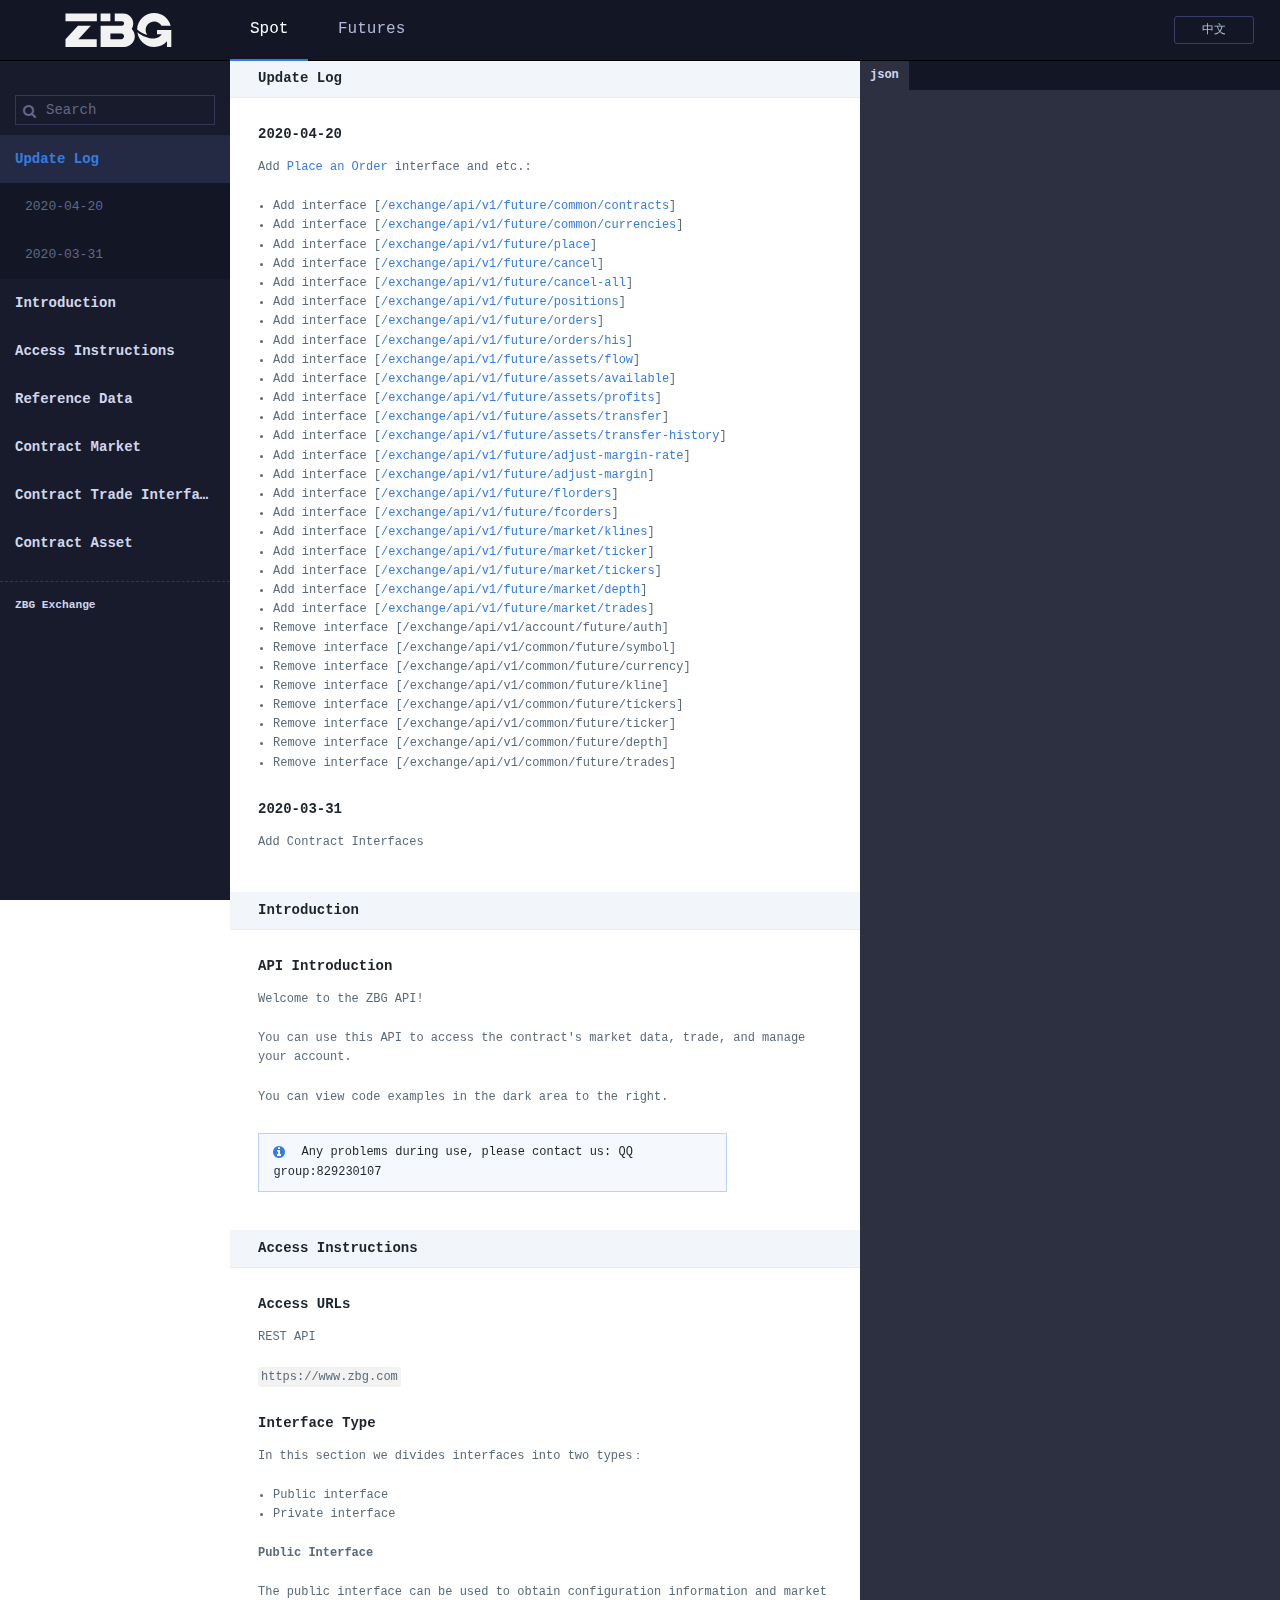
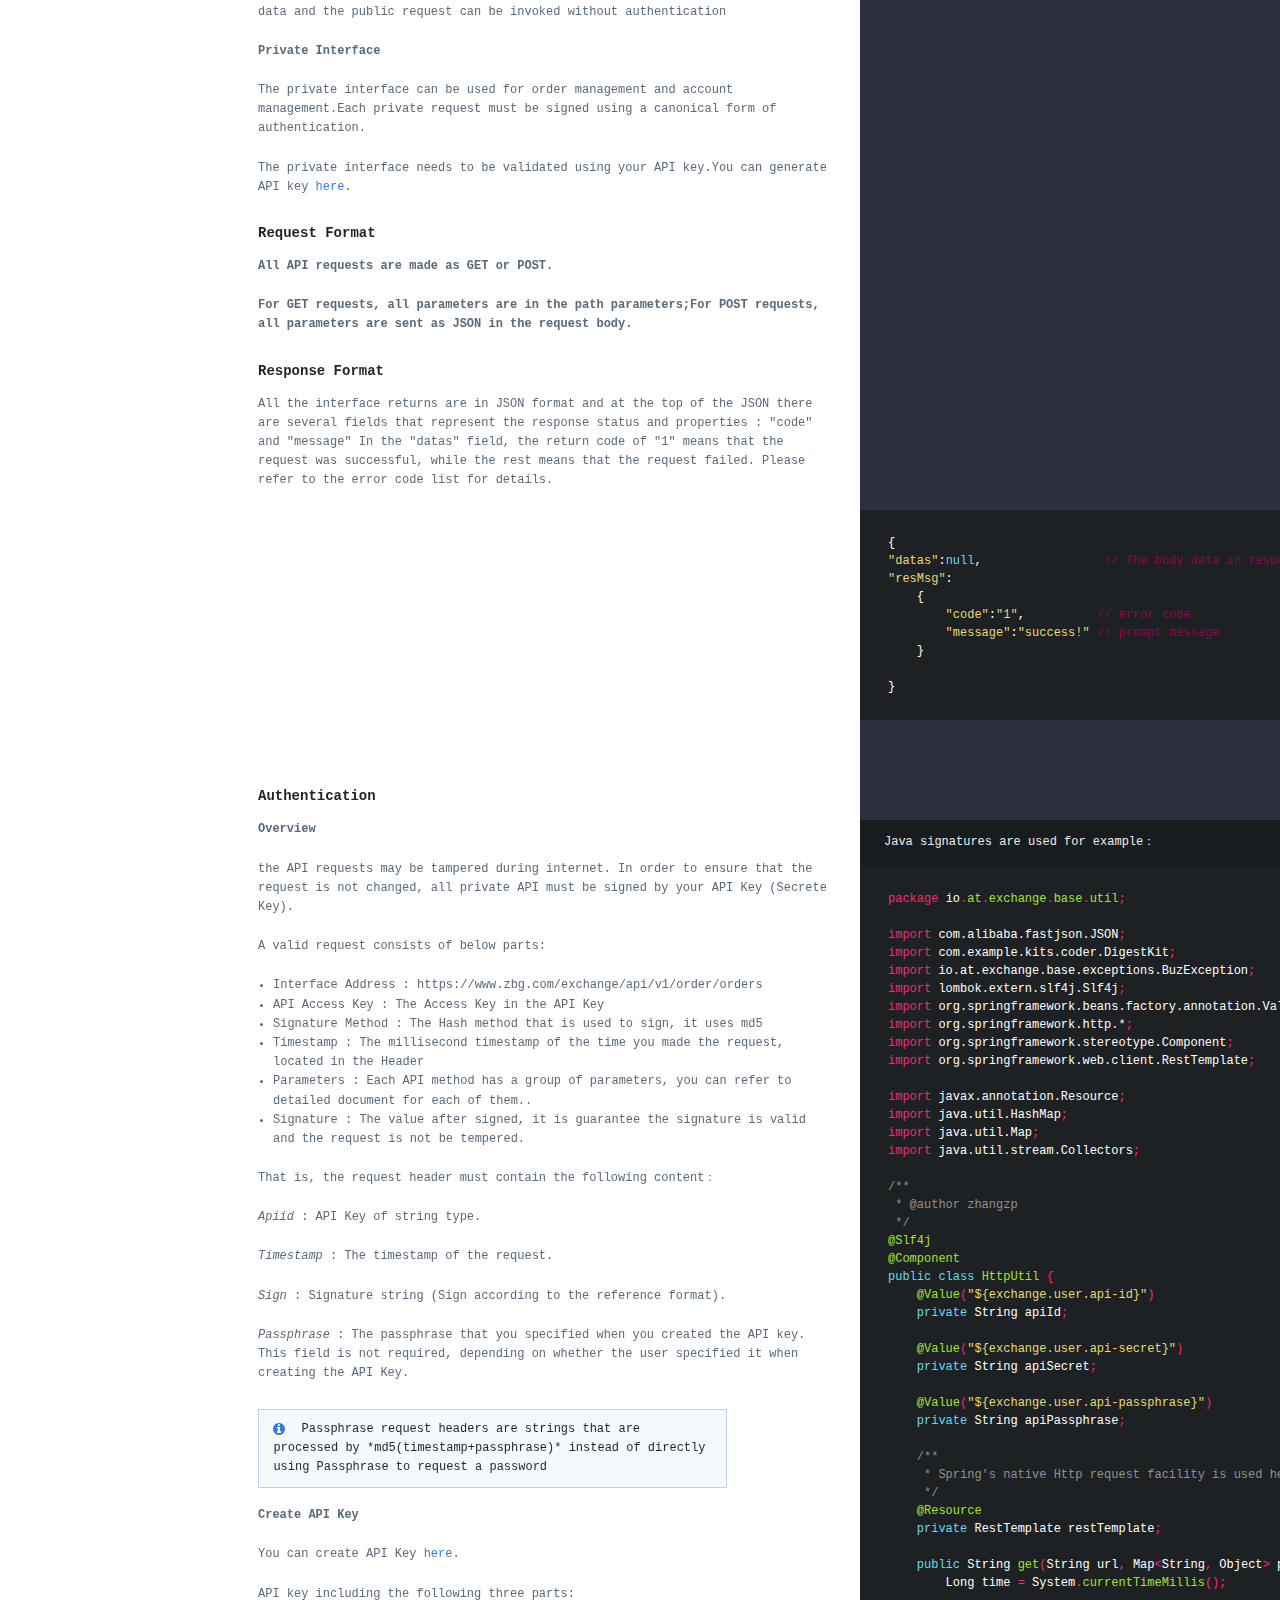
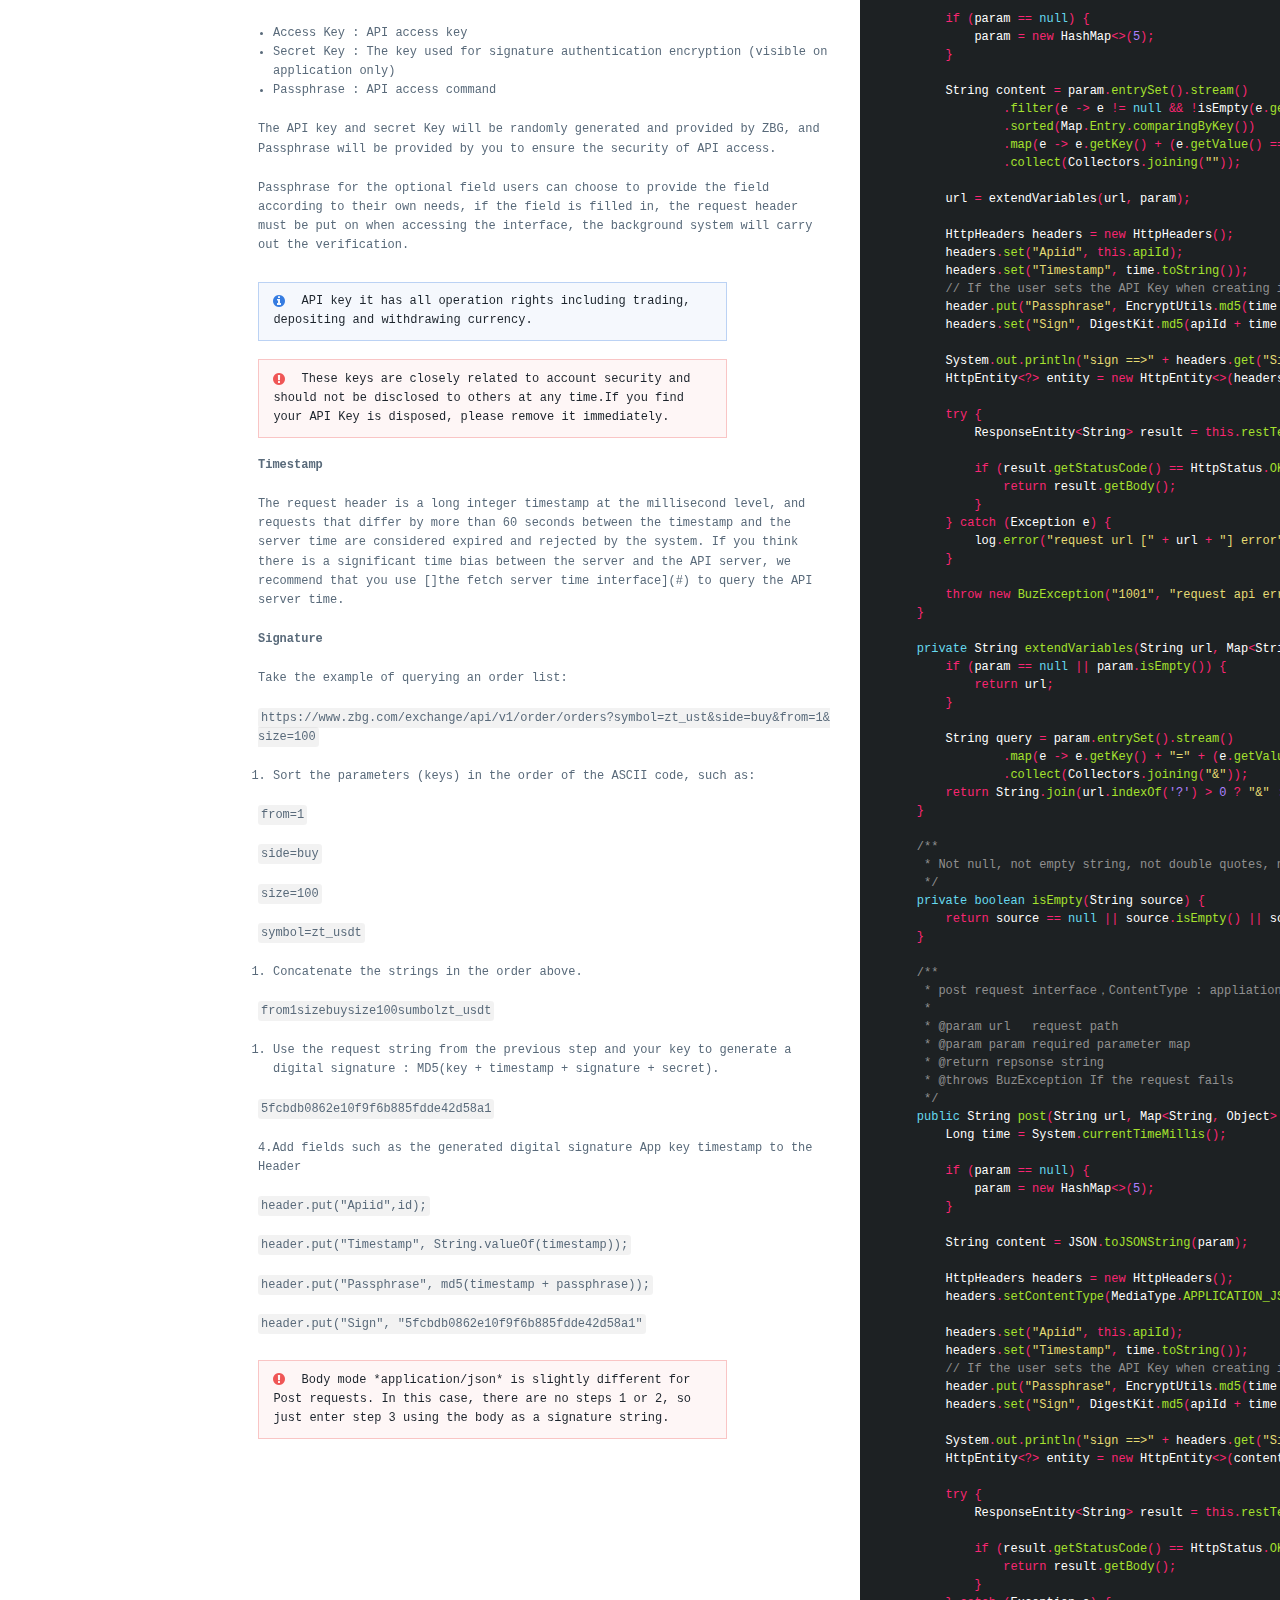
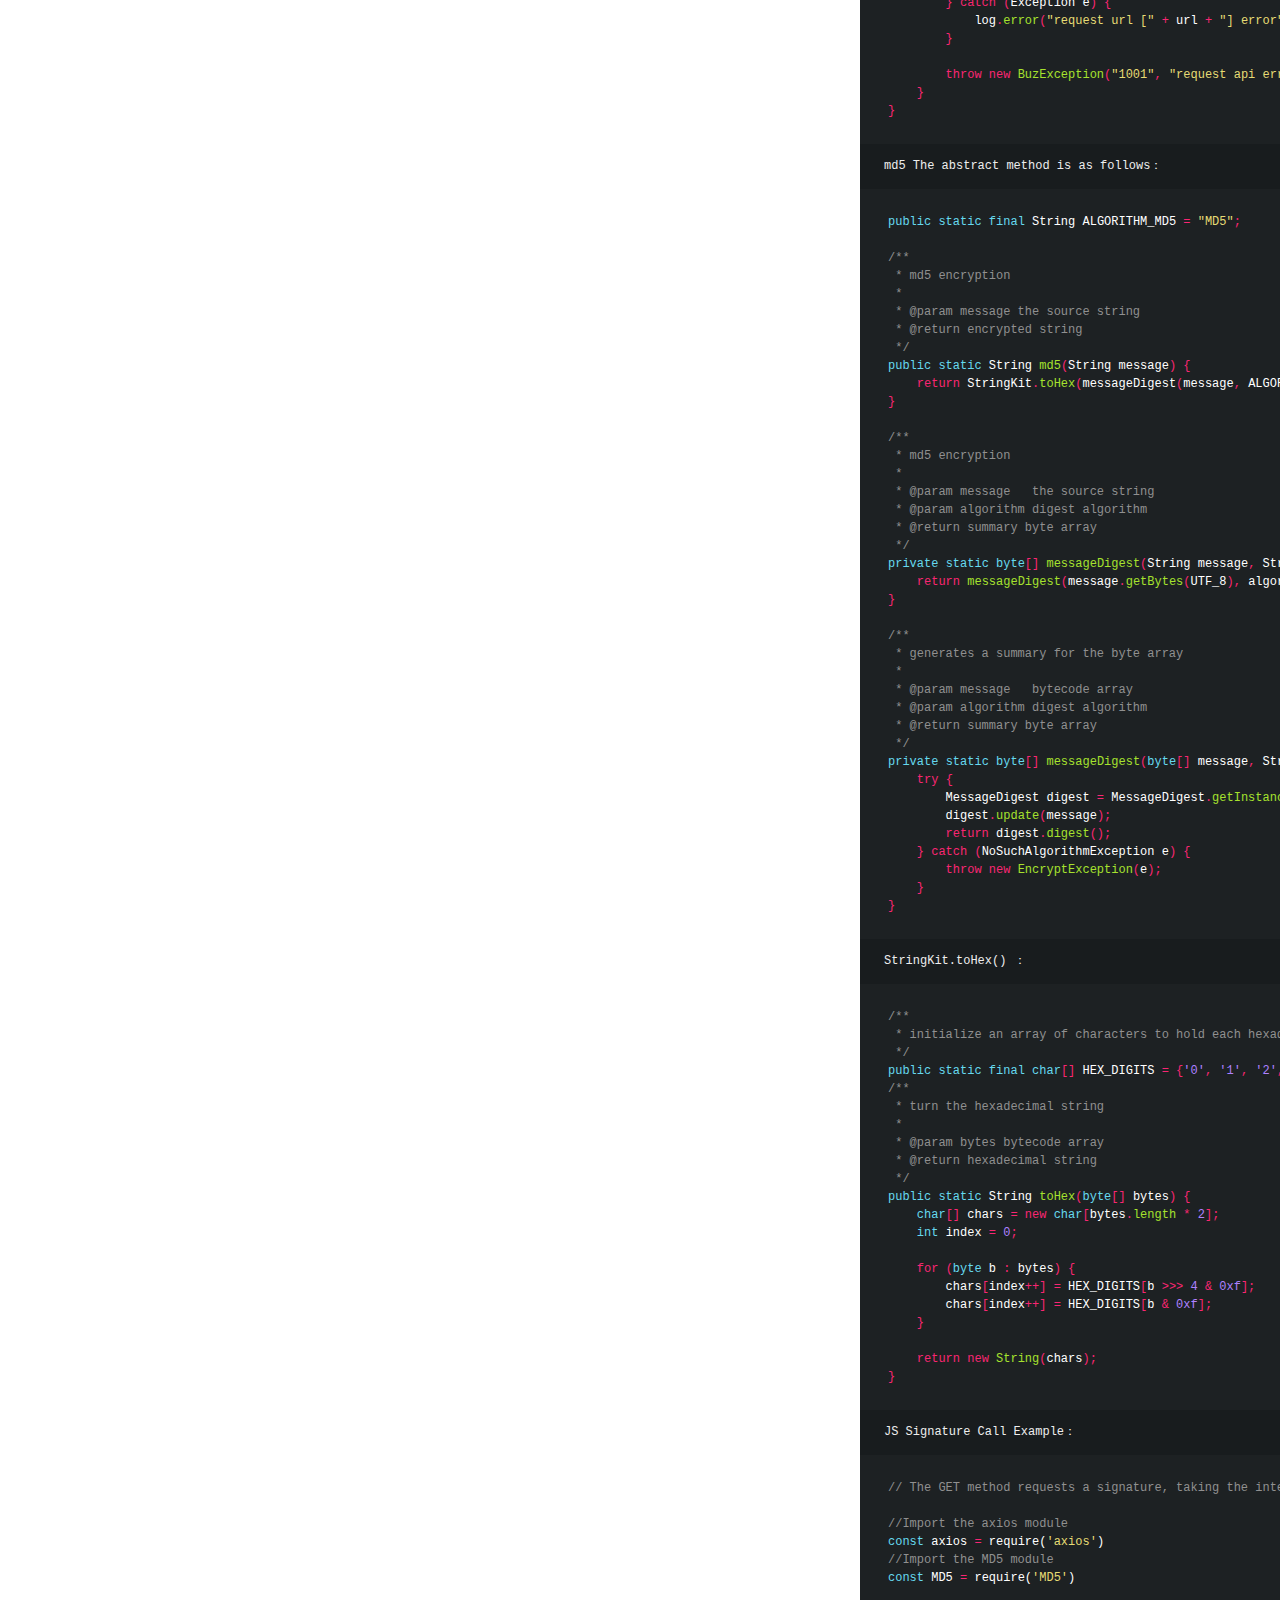
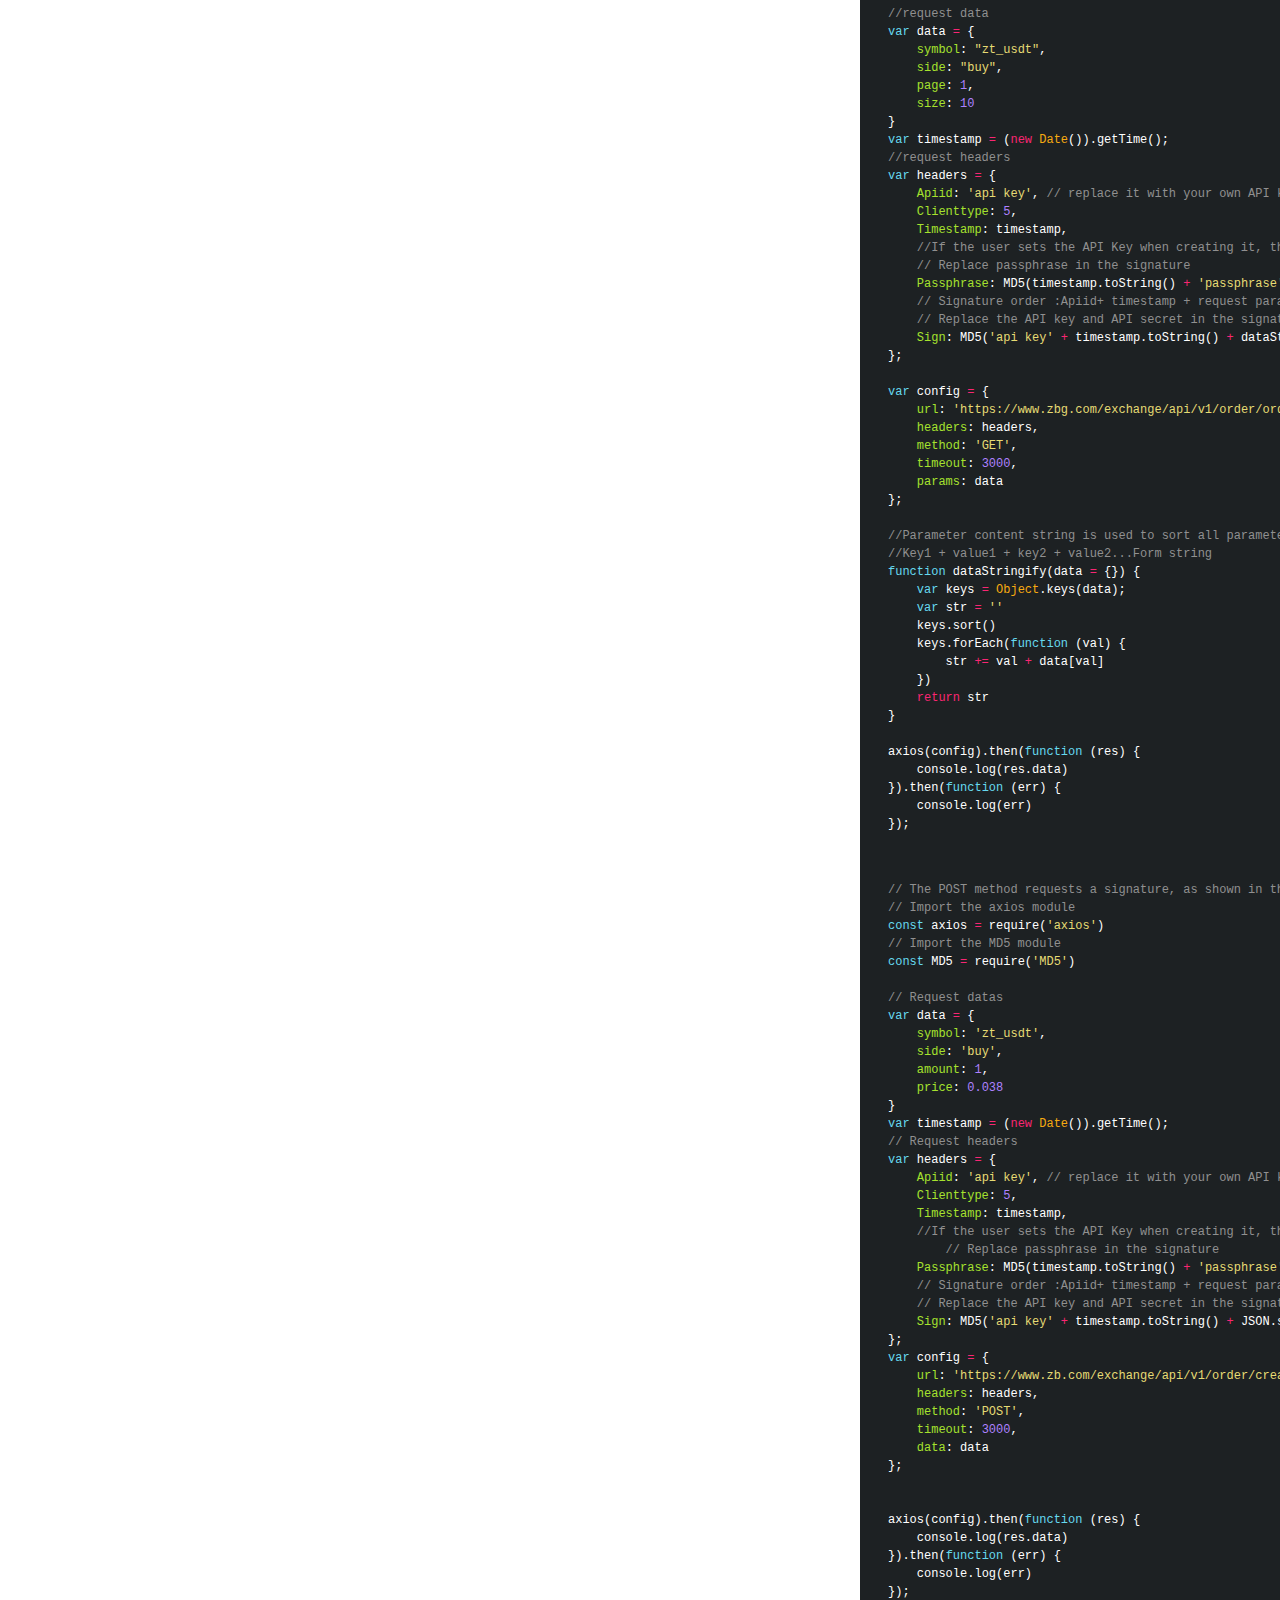
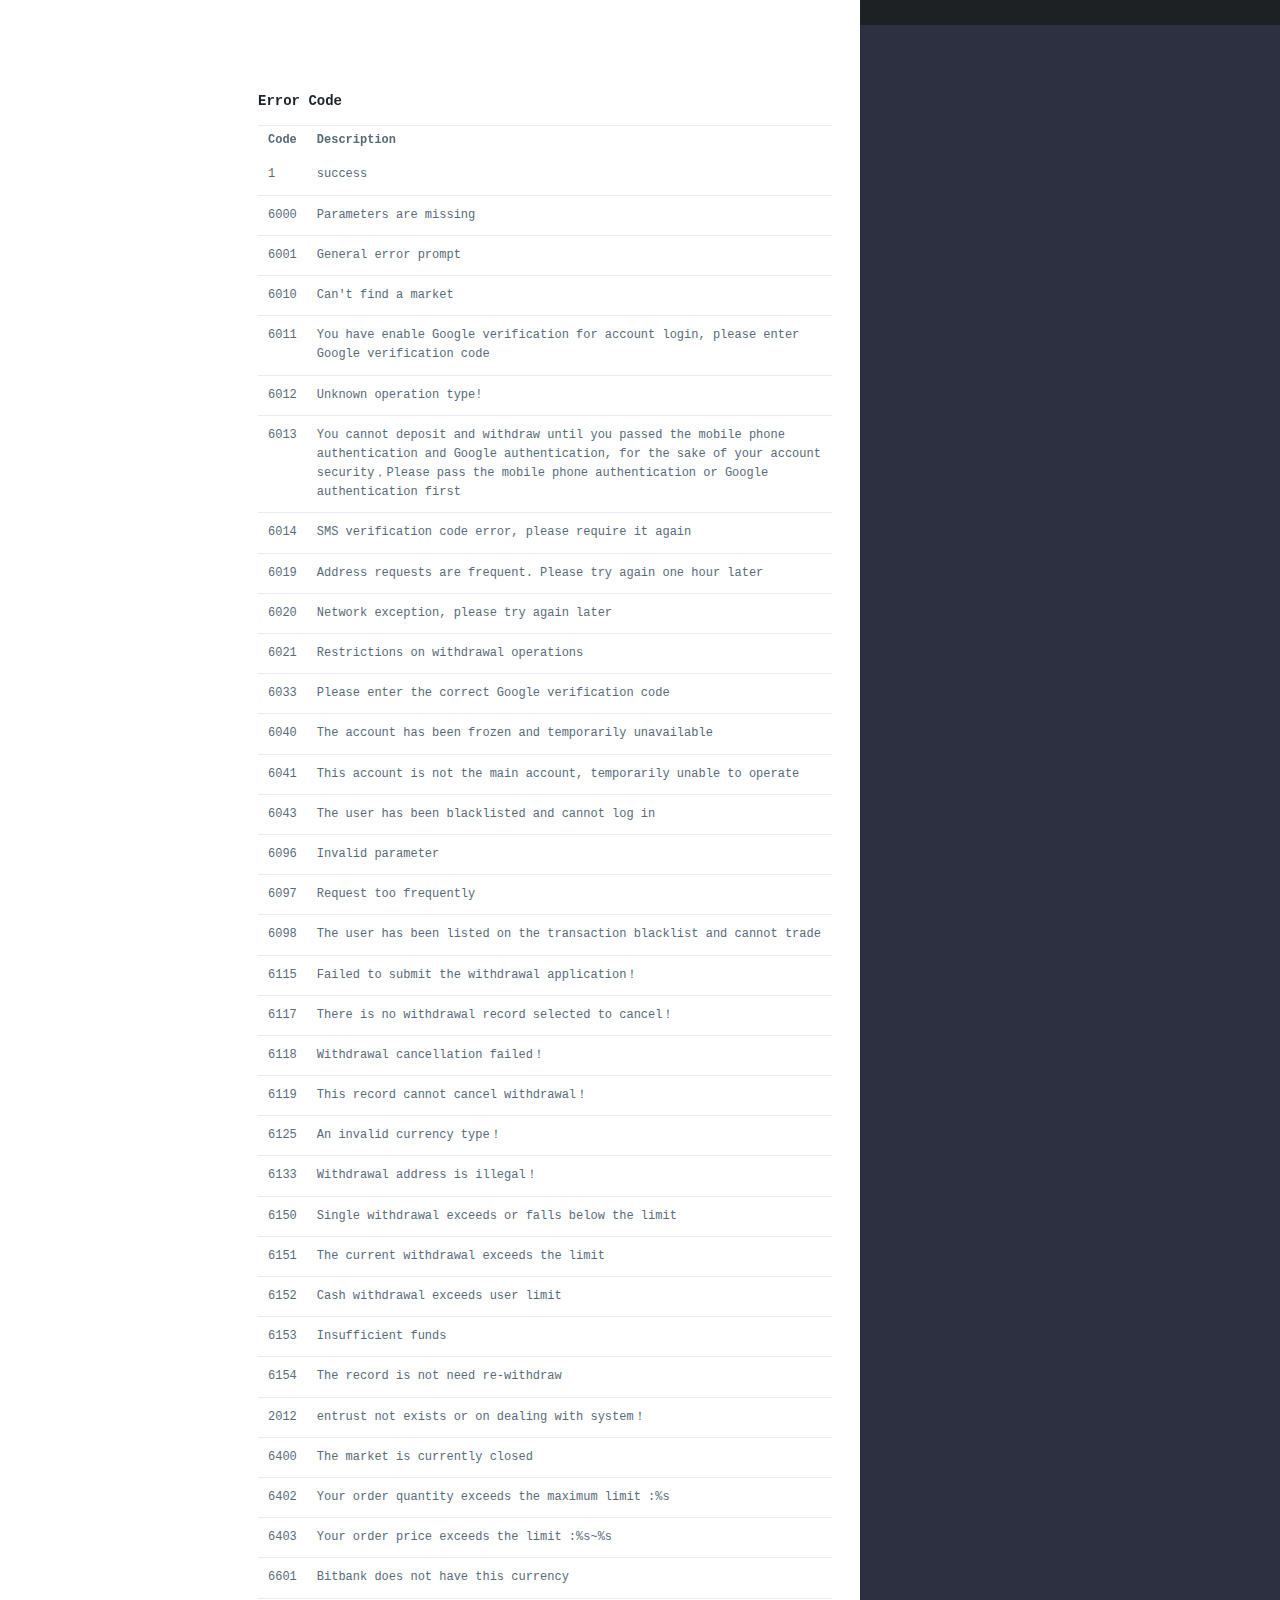
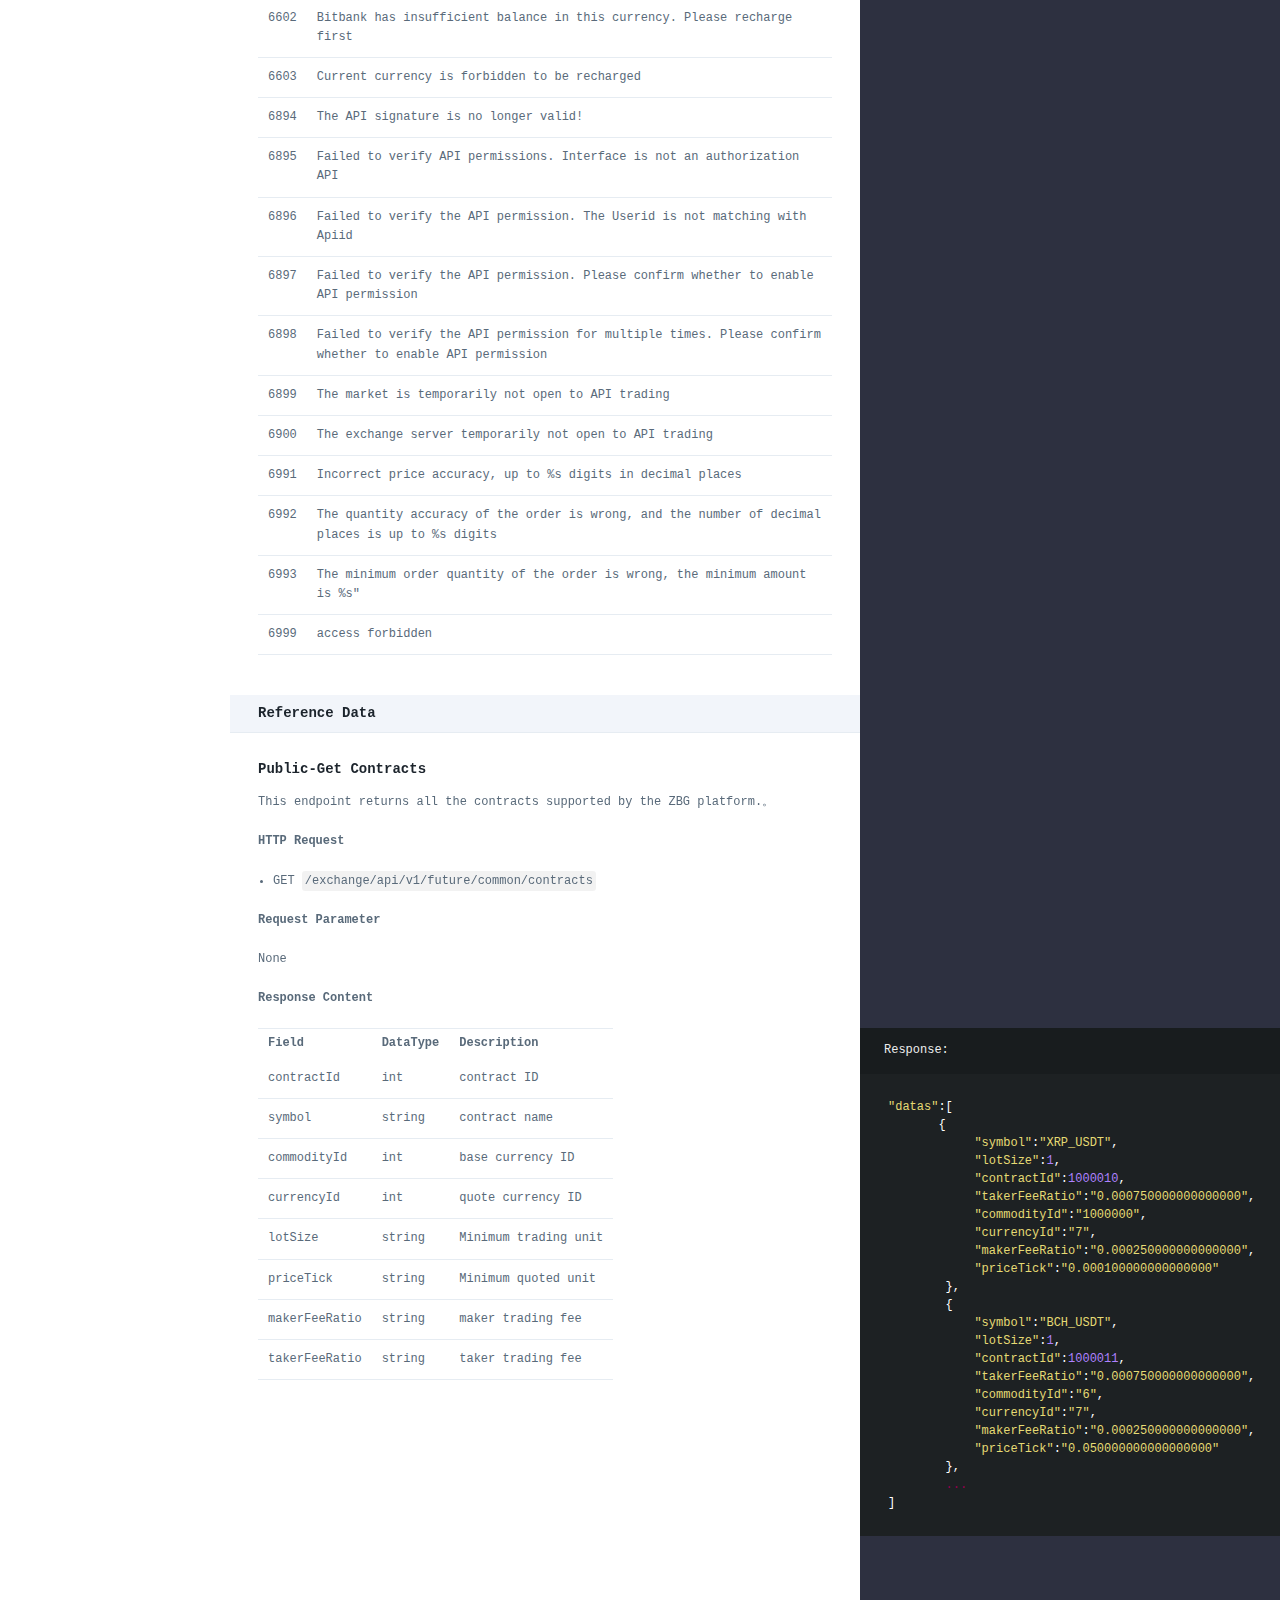
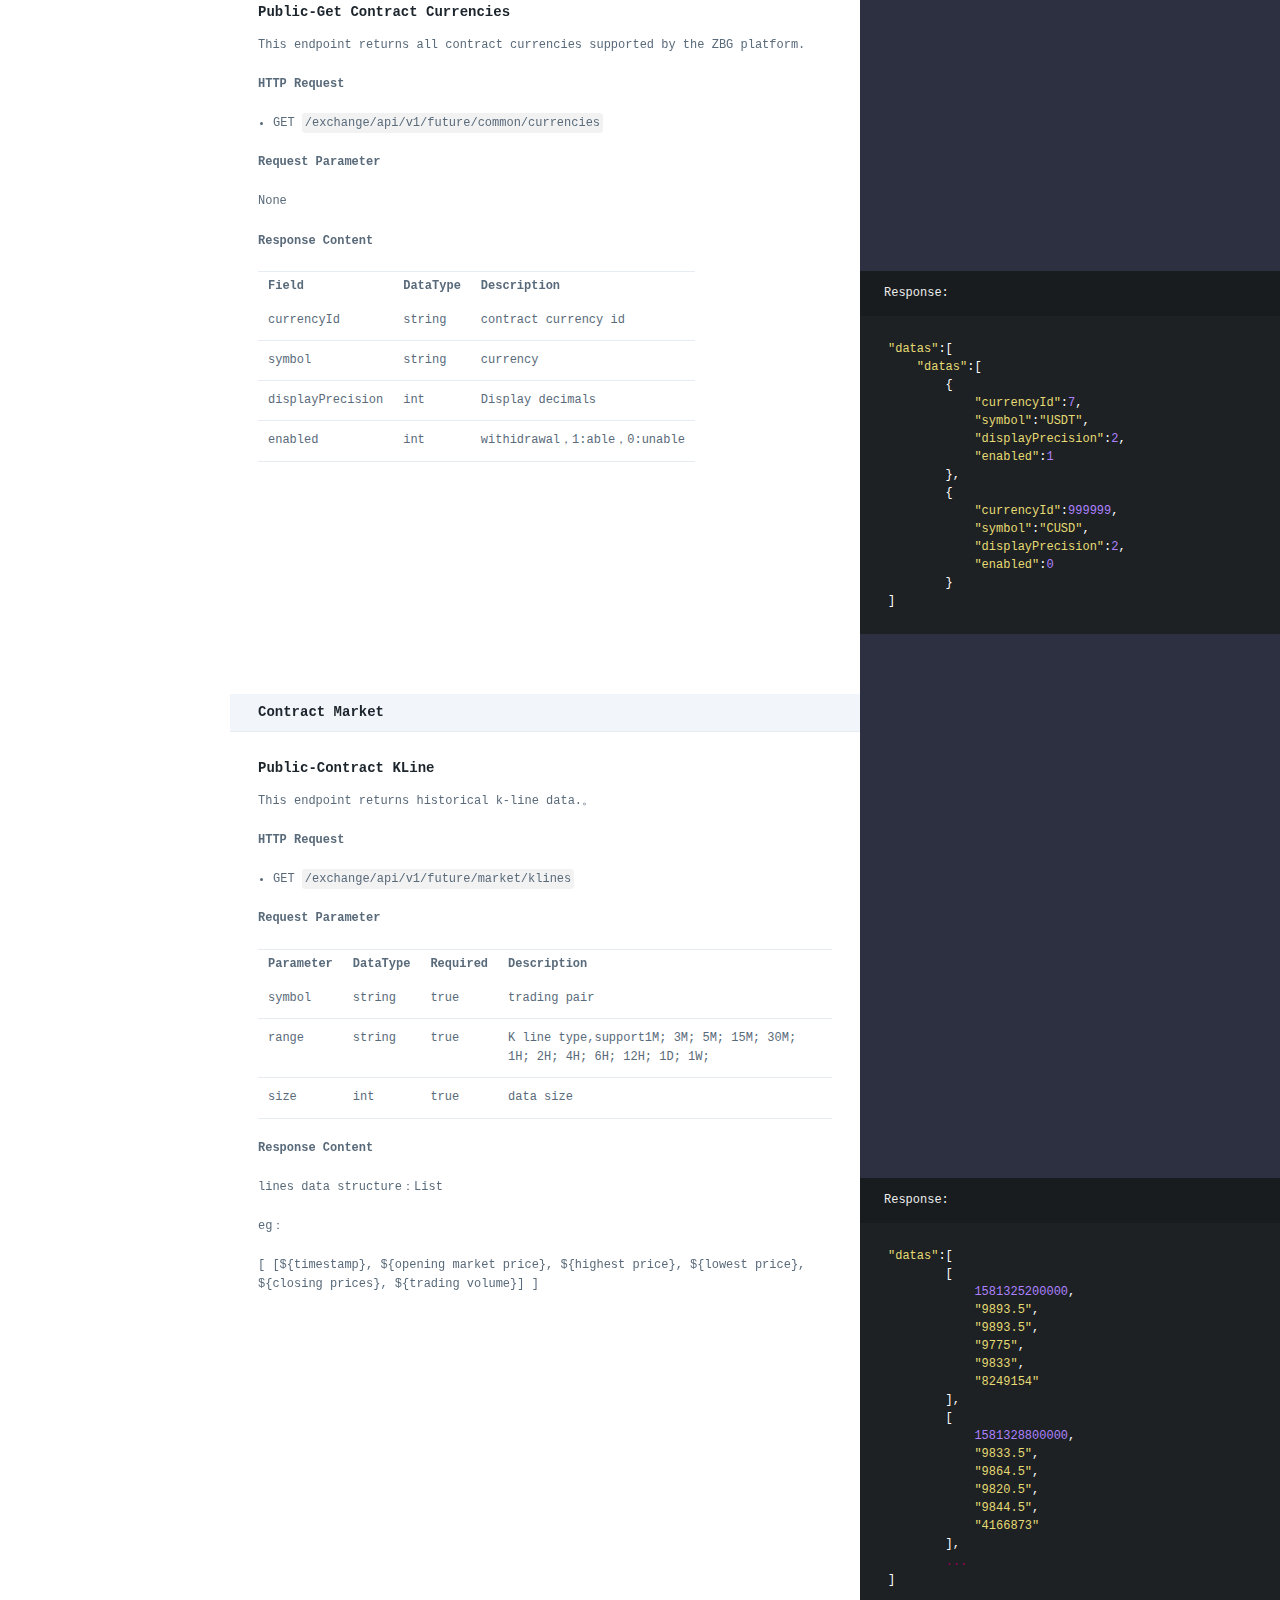
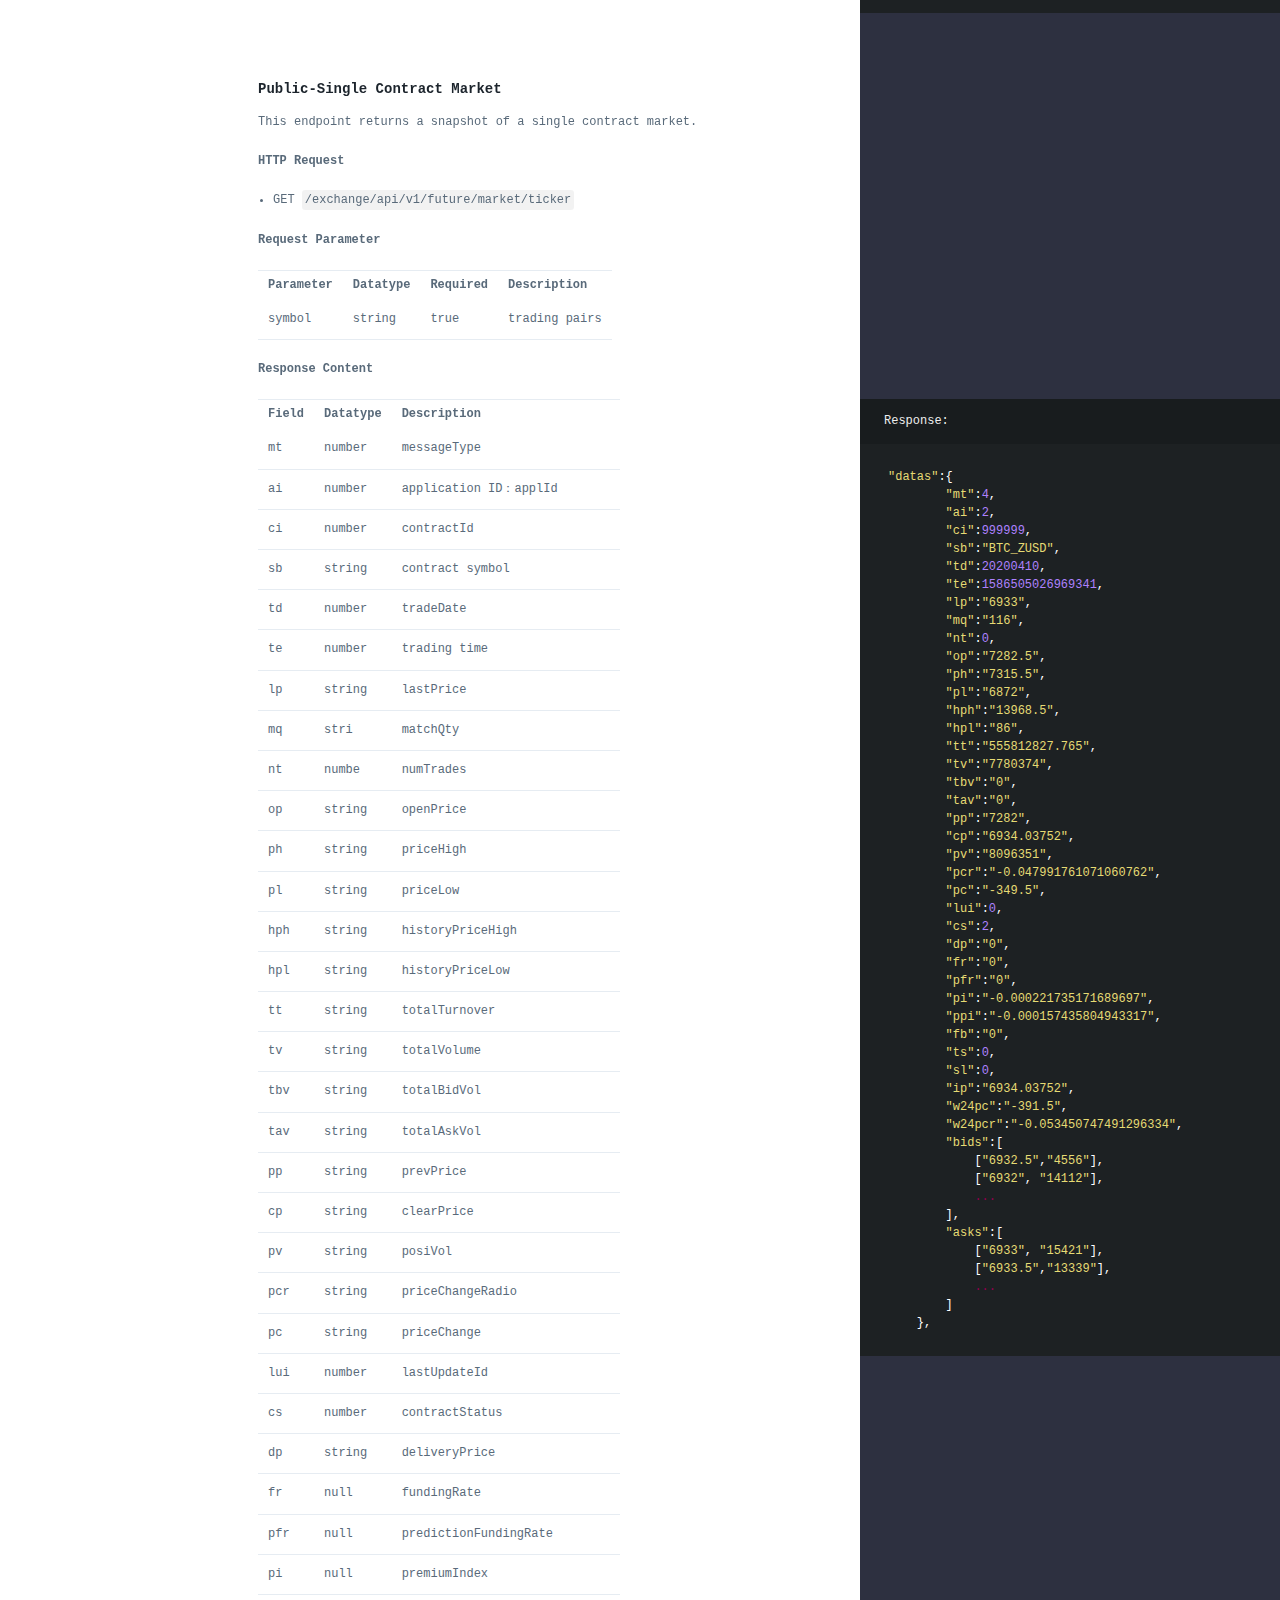
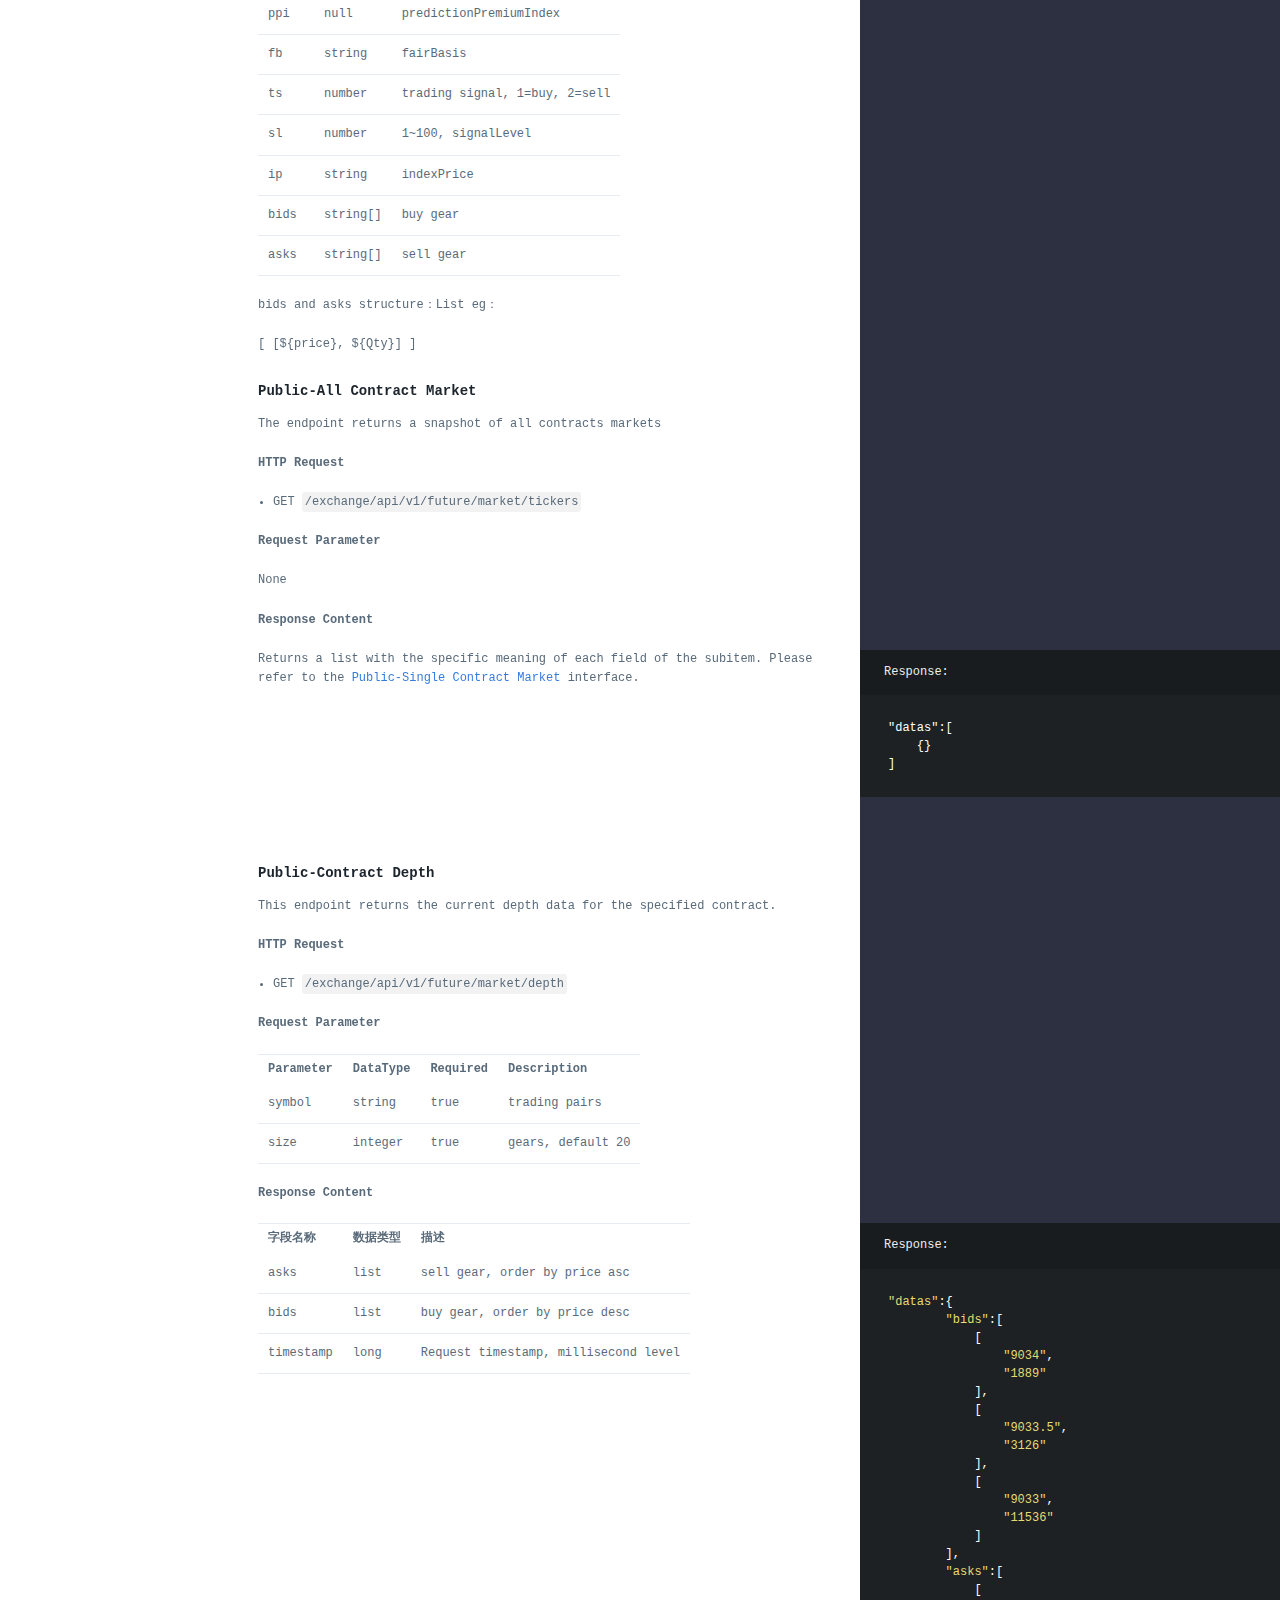
==== commit b2b97dad: "publish: 翻译成英文" ====
--- a/future/v1/en/index.html
+++ b/future/v1/en/index.html
@@ -6,7 +6,7 @@
     <meta content="IE=edge,chrome=1" http-equiv="X-UA-Compatible">
     <meta name="viewport" content="width=device-width, initial-scale=1, maximum-scale=1">
     <link href="images/favicon.ico" rel="icon" type="image/ico" />
-    <title>ZBG Futures API Documentation</title>
+    <title>ZBG Future API Documentation</title>
     <style>
       .highlight table td { padding: 5px; }
 .highlight table pre { margin: 0; }
@@ -242,7 +242,7 @@
         <ul class="search-results"></ul>
       <ul id="toc" class="toc-list-h1">
           <li>
-            <a href="#185368440e" class="toc-h1 toc-link" data-title="更新日志">更新日志</a>
+            <a href="#update-log" class="toc-h1 toc-link" data-title="Update Log">Update Log</a>
               <ul class="toc-list-h2">
                   <li>
                     <a href="#2020-04-20" class="toc-h2 toc-link" data-title="2020-04-20">2020-04-20</a>
@@ -253,119 +253,119 @@
               </ul>
           </li>
           <li>
-            <a href="#5ea2e0cde2" class="toc-h1 toc-link" data-title="简介">简介</a>
+            <a href="#introduction" class="toc-h1 toc-link" data-title="Introduction">Introduction</a>
               <ul class="toc-list-h2">
                   <li>
-                    <a href="#api" class="toc-h2 toc-link" data-title="API简介">API简介</a>
+                    <a href="#api-introduction" class="toc-h2 toc-link" data-title="API Introduction">API Introduction</a>
                   </li>
               </ul>
           </li>
           <li>
-            <a href="#2d07d50c97" class="toc-h1 toc-link" data-title="接入说明">接入说明</a>
+            <a href="#access-instructions" class="toc-h1 toc-link" data-title="Access Instructions">Access Instructions</a>
               <ul class="toc-list-h2">
                   <li>
-                    <a href="#urls" class="toc-h2 toc-link" data-title="接入 URLs">接入 URLs</a>
+                    <a href="#access-urls" class="toc-h2 toc-link" data-title="Access URLs">Access URLs</a>
                   </li>
                   <li>
-                    <a href="#5076603a3e" class="toc-h2 toc-link" data-title="接口类型">接口类型</a>
+                    <a href="#interface-type" class="toc-h2 toc-link" data-title="Interface Type">Interface Type</a>
                   </li>
                   <li>
-                    <a href="#21d67c3c4c" class="toc-h2 toc-link" data-title="请求格式">请求格式</a>
+                    <a href="#request-format" class="toc-h2 toc-link" data-title="Request Format">Request Format</a>
                   </li>
                   <li>
-                    <a href="#dac673286f" class="toc-h2 toc-link" data-title="返回格式">返回格式</a>
+                    <a href="#response-format" class="toc-h2 toc-link" data-title="Response Format">Response Format</a>
                   </li>
                   <li>
-                    <a href="#c64cd15fdc" class="toc-h2 toc-link" data-title="签名认证">签名认证</a>
+                    <a href="#authentication" class="toc-h2 toc-link" data-title="Authentication">Authentication</a>
                   </li>
                   <li>
-                    <a href="#e08c1d4f9a" class="toc-h2 toc-link" data-title="错误码">错误码</a>
+                    <a href="#error-code" class="toc-h2 toc-link" data-title="Error Code">Error Code</a>
                   </li>
               </ul>
           </li>
           <li>
-            <a href="#41654e0268" class="toc-h1 toc-link" data-title="基础信息">基础信息</a>
+            <a href="#reference-data" class="toc-h1 toc-link" data-title="Reference Data">Reference Data</a>
               <ul class="toc-list-h2">
                   <li>
-                    <a href="#daedf585f3" class="toc-h2 toc-link" data-title="公共-获取合约列表">公共-获取合约列表</a>
+                    <a href="#public-get-contracts" class="toc-h2 toc-link" data-title="Public-Get Contracts">Public-Get Contracts</a>
                   </li>
                   <li>
-                    <a href="#b22727fec6" class="toc-h2 toc-link" data-title="公共-获取合约可用币种">公共-获取合约可用币种</a>
+                    <a href="#public-get-contract-currencies" class="toc-h2 toc-link" data-title="Public-Get Contract Currencies">Public-Get Contract Currencies</a>
                   </li>
               </ul>
           </li>
           <li>
-            <a href="#9493d04700" class="toc-h1 toc-link" data-title="合约市场行情">合约市场行情</a>
+            <a href="#contract-market" class="toc-h1 toc-link" data-title="Contract Market">Contract Market</a>
               <ul class="toc-list-h2">
                   <li>
-                    <a href="#k" class="toc-h2 toc-link" data-title="公共-合约K线数据">公共-合约K线数据</a>
+                    <a href="#public-contract-kline" class="toc-h2 toc-link" data-title="Public-Contract KLine">Public-Contract KLine</a>
                   </li>
                   <li>
-                    <a href="#964054eba1" class="toc-h2 toc-link" data-title="公共-单个合约行情">公共-单个合约行情</a>
+                    <a href="#public-single-contract-market" class="toc-h2 toc-link" data-title="Public-Single Contract Market">Public-Single Contract Market</a>
                   </li>
                   <li>
-                    <a href="#4802b68052" class="toc-h2 toc-link" data-title="公共-所有合约行情">公共-所有合约行情</a>
+                    <a href="#public-all-contract-market" class="toc-h2 toc-link" data-title="Public-All Contract Market">Public-All Contract Market</a>
                   </li>
                   <li>
-                    <a href="#470b9cf6ae" class="toc-h2 toc-link" data-title="公共-合约深度">公共-合约深度</a>
+                    <a href="#public-contract-depth" class="toc-h2 toc-link" data-title="Public-Contract Depth">Public-Contract Depth</a>
                   </li>
                   <li>
-                    <a href="#540eaf650b" class="toc-h2 toc-link" data-title="公共-合约历史成交记录">公共-合约历史成交记录</a>
+                    <a href="#public-contract-trading-history" class="toc-h2 toc-link" data-title="Public-Contract Trading History">Public-Contract Trading History</a>
                   </li>
               </ul>
           </li>
           <li>
-            <a href="#5bf19eee5a" class="toc-h1 toc-link" data-title="合约交易">合约交易</a>
+            <a href="#contract-trade-interface" class="toc-h1 toc-link" data-title="Contract Trade Interface">Contract Trade Interface</a>
               <ul class="toc-list-h2">
                   <li>
-                    <a href="#9dc85ffb46" class="toc-h2 toc-link" data-title="合约下单">合约下单</a>
+                    <a href="#place-an-order" class="toc-h2 toc-link" data-title="Place an Order">Place an Order</a>
                   </li>
                   <li>
-                    <a href="#68a1fe7812" class="toc-h2 toc-link" data-title="合约撤单">合约撤单</a>
+                    <a href="#cancel-an-contract-order" class="toc-h2 toc-link" data-title="Cancel an Contract Order">Cancel an Contract Order</a>
                   </li>
                   <li>
-                    <a href="#5538919b9f" class="toc-h2 toc-link" data-title="合约一键撤单">合约一键撤单</a>
+                    <a href="#cancel-all-contract-orders" class="toc-h2 toc-link" data-title="Cancel All Contract Orders">Cancel All Contract Orders</a>
                   </li>
                   <li>
-                    <a href="#01106676d4" class="toc-h2 toc-link" data-title="合约持仓查询">合约持仓查询</a>
+                    <a href="#get-contract-position" class="toc-h2 toc-link" data-title="Get Contract Position">Get Contract Position</a>
                   </li>
                   <li>
-                    <a href="#513eb615d1" class="toc-h2 toc-link" data-title="查询合约当前委托">查询合约当前委托</a>
+                    <a href="#get-activity-orders" class="toc-h2 toc-link" data-title="Get Activity Orders">Get Activity Orders</a>
                   </li>
                   <li>
-                    <a href="#23889edae4" class="toc-h2 toc-link" data-title="查询合约历史委托">查询合约历史委托</a>
+                    <a href="#get-historical-orders" class="toc-h2 toc-link" data-title="Get Historical Orders">Get Historical Orders</a>
                   </li>
                   <li>
-                    <a href="#97ba66701c" class="toc-h2 toc-link" data-title="查询合约历史强平">查询合约历史强平</a>
+                    <a href="#get-contract-force-close-history" class="toc-h2 toc-link" data-title="Get Contract Force Close History">Get Contract Force Close History</a>
                   </li>
                   <li>
-                    <a href="#4c8fd7c9eb" class="toc-h2 toc-link" data-title="查询合约历史强减">查询合约历史强减</a>
+                    <a href="#get-contract-force-deduction-history" class="toc-h2 toc-link" data-title="Get Contract Force Deduction History">Get Contract Force Deduction History</a>
                   </li>
                   <li>
-                    <a href="#bdac9bbb53" class="toc-h2 toc-link" data-title="调整保证金率">调整保证金率</a>
+                    <a href="#adjust-margin-rate" class="toc-h2 toc-link" data-title="Adjust Margin Rate">Adjust Margin Rate</a>
                   </li>
                   <li>
-                    <a href="#9e3bc1e664" class="toc-h2 toc-link" data-title="调整保证金">调整保证金</a>
+                    <a href="#adjust-margin" class="toc-h2 toc-link" data-title="Adjust Margin">Adjust Margin</a>
                   </li>
               </ul>
           </li>
           <li>
-            <a href="#683b4a8231" class="toc-h1 toc-link" data-title="合约资产">合约资产</a>
+            <a href="#contract-asset" class="toc-h1 toc-link" data-title="Contract Asset">Contract Asset</a>
               <ul class="toc-list-h2">
                   <li>
-                    <a href="#f300a78dba" class="toc-h2 toc-link" data-title="查询合约资金流水">查询合约资金流水</a>
+                    <a href="#get-contract-asset-flow" class="toc-h2 toc-link" data-title="Get Contract Asset Flow">Get Contract Asset Flow</a>
                   </li>
                   <li>
-                    <a href="#8da397f29a" class="toc-h2 toc-link" data-title="查询合约可用资金">查询合约可用资金</a>
+                    <a href="#get-available-assets" class="toc-h2 toc-link" data-title="Get Available assets">Get Available assets</a>
                   </li>
                   <li>
-                    <a href="#1b4243a44a" class="toc-h2 toc-link" data-title="查询合约盈亏历史">查询合约盈亏历史</a>
+                    <a href="#get-contract-loss-and-benefit-history" class="toc-h2 toc-link" data-title="Get contract Loss and benefit history">Get contract Loss and benefit history</a>
                   </li>
                   <li>
-                    <a href="#0d83610961" class="toc-h2 toc-link" data-title="现货-合约资金划转">现货-合约资金划转</a>
+                    <a href="#transfer-margin-between-spot-account-and-future-account" class="toc-h2 toc-link" data-title="Transfer margin between Spot account and Future account">Transfer margin between Spot account and Future account</a>
                   </li>
                   <li>
-                    <a href="#dc5b365f5c" class="toc-h2 toc-link" data-title="现货-合约资金划转历史查询">现货-合约资金划转历史查询</a>
+                    <a href="#get-transfer-history" class="toc-h2 toc-link" data-title="Get Transfer History">Get Transfer History</a>
                   </li>
               </ul>
           </li>
@@ -377,98 +377,94 @@
     <div class="page-wrapper">
       <div class="dark-box"></div>
       <div class="content">
-        <h1 id='185368440e'>更新日志</h1><h2 id='2020-04-20'>2020-04-20</h2>
-<p>新增和修改合约下单<a href="#c0b35a1aa9">合约</a>等接口:</p>
+        <h1 id='update-log'>Update Log</h1><h2 id='2020-04-20'>2020-04-20</h2>
+<p>Add <a href="#place-an-order">Place an Order</a> interface and etc.:</p>
 
 <ul>
-<li>新增接口[<a href="#daedf585f3">/exchange/api/v1/future/common/contracts</a>]，查询合约列表</li>
-<li>新增接口[<a href="#b22727fec6">/exchange/api/v1/future/common/currencies</a>]，获取合约可用币种</li>
-<li>新增接口[<a href="#9dc85ffb46">/exchange/api/v1/future/place</a>]，合约下单</li>
-<li>新增接口[<a href="#68a1fe7812">/exchange/api/v1/future/cancel</a>]，合约撤单</li>
-<li>新增接口[<a href="#5538919b9f">/exchange/api/v1/future/cancel-all</a>]，合约一键撤单</li>
-<li>新增接口[<a href="#01106676d4">/exchange/api/v1/future/positions</a>]，合约持仓查询</li>
-<li>新增接口[<a href="#513eb615d1">/exchange/api/v1/future/orders</a>]，查询合约当前委托</li>
-<li>新增接口[<a href="#23889edae4">/exchange/api/v1/future/orders/his</a>]，查询合约历史委托</li>
-<li>新增接口[<a href="#f300a78dba">/exchange/api/v1/future/assets/flow</a>]，查询合约资金流水</li>
-<li>新增接口[<a href="#8da397f29a">/exchange/api/v1/future/assets/available</a>]，查询合约可用资金</li>
-<li>新增接口[<a href="#1b4243a44a">/exchange/api/v1/future/assets/profits</a>]，查询合约盈亏历史</li>
-<li>新增接口[<a href="#0d83610961">/exchange/api/v1/future/assets/transfer</a>]，现货-合约资金划转</li>
-<li>新增接口[<a href="#dc5b365f5c">/exchange/api/v1/future/assets/transfer-history</a>]，现货-合约资金划转记录</li>
-<li>新增接口[<a href="#bdac9bbb53">/exchange/api/v1/future/adjust-margin-rate</a>]，调整保证金率</li>
-<li>新增接口[<a href="#9e3bc1e664">/exchange/api/v1/future/adjust-margin</a>]，调整保证金</li>
-<li>新增接口[<a href="#4c8fd7c9eb">/exchange/api/v1/future/florders</a>]，查询合约历史强减</li>
-<li>新增接口[<a href="#97ba66701c">/exchange/api/v1/future/fcorders</a>]，查询合约历史强平</li>
-<li>新增接口[<a href="#k-2">/exchange/api/v1/future/market/klines</a>]，合约K线数据</li>
-<li>新增接口[<a href="#964054eba1">/exchange/api/v1/future/market/ticker</a>]，单个合约行情</li>
-<li>新增接口[<a href="#4802b68052">/exchange/api/v1/future/market/tickers</a>]，所有合约行情</li>
-<li>新增接口[<a href="#470b9cf6ae">/exchange/api/v1/future/market/depth</a>]，合约深度</li>
-<li>新增接口[<a href="#540eaf650b">/exchange/api/v1/future/market/trades</a>]，合约历史成交记录</li>
-<li>移除接口[/exchange/api/v1/account/future/auth]</li>
-<li>移除接口[/exchange/api/v1/common/future/symbol]</li>
-<li>移除接口[/exchange/api/v1/common/future/currency]</li>
-<li>移除接口[/exchange/api/v1/common/future/kline]</li>
-<li>移除接口[/exchange/api/v1/common/future/tickers]</li>
-<li>移除接口[/exchange/api/v1/common/future/ticker]</li>
-<li>移除接口[/exchange/api/v1/common/future/depth]</li>
-<li>移除接口[/exchange/api/v1/common/future/trades]</li>
+<li>Add interface [<a href="#public-get-contracts">/exchange/api/v1/future/common/contracts</a>]</li>
+<li>Add interface [<a href="#public-get-contract-currencies">/exchange/api/v1/future/common/currencies</a>]</li>
+<li>Add interface [<a href="#place-an-order">/exchange/api/v1/future/place</a>]</li>
+<li>Add interface [<a href="#cancel-an-contract-order">/exchange/api/v1/future/cancel</a>]</li>
+<li>Add interface [<a href="#cancel-all-contract-orders">/exchange/api/v1/future/cancel-all</a>]</li>
+<li>Add interface [<a href="#get-contract-position">/exchange/api/v1/future/positions</a>]</li>
+<li>Add interface [<a href="#get-activity-orders">/exchange/api/v1/future/orders</a>]</li>
+<li>Add interface [<a href="#get-historical-orders">/exchange/api/v1/future/orders/his</a>]</li>
+<li>Add interface [<a href="#get-contract-asset-flow">/exchange/api/v1/future/assets/flow</a>]</li>
+<li>Add interface [<a href="#get-available-assets">/exchange/api/v1/future/assets/available</a>]</li>
+<li>Add interface [<a href="#get-contract-loss-and-benefit-history">/exchange/api/v1/future/assets/profits</a>]</li>
+<li>Add interface [<a href="#transfer-margin-between-spot-account-and-future-account">/exchange/api/v1/future/assets/transfer</a>]</li>
+<li>Add interface [<a href="#get-transfer-history">/exchange/api/v1/future/assets/transfer-history</a>]</li>
+<li>Add interface [<a href="#adjust-margin-rate">/exchange/api/v1/future/adjust-margin-rate</a>]</li>
+<li>Add interface [<a href="#adjust-margin">/exchange/api/v1/future/adjust-margin</a>]</li>
+<li>Add interface [<a href="#get-contract-force-close-history">/exchange/api/v1/future/florders</a>]</li>
+<li>Add interface [<a href="#get-contract-force-deduction-history">/exchange/api/v1/future/fcorders</a>]</li>
+<li>Add interface [<a href="#public-contract-kline">/exchange/api/v1/future/market/klines</a>]</li>
+<li>Add interface [<a href="#public-single-contract-market">/exchange/api/v1/future/market/ticker</a>]</li>
+<li>Add interface [<a href="#public-all-contract-market">/exchange/api/v1/future/market/tickers</a>]</li>
+<li>Add interface [<a href="#public-contract-depth">/exchange/api/v1/future/market/depth</a>]</li>
+<li>Add interface [<a href="#public-contract-trading-history">/exchange/api/v1/future/market/trades</a>]</li>
+<li>Remove interface [/exchange/api/v1/account/future/auth]</li>
+<li>Remove interface [/exchange/api/v1/common/future/symbol]</li>
+<li>Remove interface [/exchange/api/v1/common/future/currency]</li>
+<li>Remove interface [/exchange/api/v1/common/future/kline]</li>
+<li>Remove interface [/exchange/api/v1/common/future/tickers]</li>
+<li>Remove interface [/exchange/api/v1/common/future/ticker]</li>
+<li>Remove interface [/exchange/api/v1/common/future/depth]</li>
+<li>Remove interface [/exchange/api/v1/common/future/trades]</li>
 </ul>
 <h2 id='2020-03-31'>2020-03-31</h2>
-<p>增加<a href="#c0b35a1aa9">合约</a> </p>
-<h1 id='5ea2e0cde2'>简介</h1><h2 id='api'>API简介</h2>
-<p>欢迎使用 ZBG 合约 API！您可以通过使用此API获取合约市场行情数据，进行交易，并且管理你的账户。</p>
-
-<p>文档右侧是针对请求参数以及响应结果的示例。</p>
+<p>Add Contract Interfaces</p>
+<h1 id='introduction'>Introduction</h1><h2 id='api-introduction'>API Introduction</h2>
+<p>Welcome to the ZBG API!     </p>
+
+<p>You can use this API to access the contract&#39;s market data, trade, and manage your account.</p>
+
+<p>You can view code examples in the dark area to the right.</p>
 
 <aside class="notice">
-如果在使用过程中有任何问题，请联系我们技术讨论QQ群：829230107，我们将会为您做出最权威的解答.
+Any problems during use, please contact us: QQ group:829230107
 </aside>
-<h1 id='2d07d50c97'>接入说明</h1><h2 id='urls'>接入 URLs</h2>
+<h1 id='access-instructions'>Access Instructions</h1><h2 id='access-urls'>Access URLs</h2>
 <p>REST API</p>
 
-<p><code>https://www.zbg.fun</code></p>
-
-<p>域名有时会存在被墙或延迟高等情况，可暂时使用备用域名:</p>
+<p><code>https://www.zbg.com</code></p>
+<h2 id='interface-type'>Interface Type</h2>
+<p>In this section we divides interfaces into two types：</p>
 
 <ul>
-<li>https://www.zbgpro.com</li>
-<li>https://www.zbgpro.net</li>
-<li>https://www.zbg.kim</li>
+<li>Public interface</li>
+<li>Private interface</li>
 </ul>
-<h2 id='5076603a3e'>接口类型</h2>
-<p>本章节主要为接口类型的细节分以下两个方面：</p>
-
-<ul>
-<li>公共接口</li>
-<li>私有接口</li>
-</ul>
-
-<p><strong>公共接口</strong></p>
-
-<p>公共接口可用于获取配置信息和行情数据。公共请求无需认证即可调用。</p>
-
-<p><strong>私有接口</strong></p>
-
-<p>私有接口可用于订单管理和账户管理。每个私有请求必须使用规范的验证形式进行签名。</p>
-
-<p>私有接口需要使用您的API key进行验证。您可以在<a href="https://www.zbg.fun/login?path=https://www.zbg.fun/u/api" class="createApi">这里</a>生成API key。</p>
-<h2 id='21d67c3c4c'>请求格式</h2>
-<p><strong>所有的API请求都以GET或者POST形式发出。</strong></p>
-
-<p><strong>对于GET请求，所有的参数都在路径参数里；对于POST请求，所有参数则以JSON格式发送在请求主体（body）里。</strong></p>
-<h2 id='dac673286f'>返回格式</h2><pre class="highlight json tab-json"><code><span class="p">{</span><span class="w">
-</span><span class="s2">"datas"</span><span class="p">:</span><span class="kc">null</span><span class="p">,</span><span class="w">                 </span><span class="err">//</span><span class="w"> </span><span class="err">接口返回数据主体</span><span class="w">
+
+<p><strong>Public Interface</strong></p>
+
+<p>The public interface can be used to obtain configuration information and market data and the public request can be invoked without authentication</p>
+
+<p><strong>Private Interface</strong></p>
+
+<p>The private interface can be used for order management and account management.Each private request must be signed using a canonical form of authentication.</p>
+
+<p>The private interface needs to be validated using your API key.You can generate API key <a href="https://www.zbg.com/login?path=https://www.zbg.com/u/api">here</a>.</p>
+<h2 id='request-format'>Request Format</h2>
+<p><strong>All API requests are made as GET or POST.</strong></p>
+
+<p><strong>For GET requests, all parameters are in the path parameters;For POST requests, all parameters are sent as JSON in the request body.</strong></p>
+<h2 id='response-format'>Response Format</h2>
+<p>All the interface returns are in JSON format and at the top of the JSON there are several fields that represent the response status and properties :
+&quot;code&quot; and &quot;message&quot; In the &quot;datas&quot; field, the return code of &quot;1&quot; means that the request was successful, while the rest means that the request failed. 
+Please refer to the error code list for details.</p>
+<pre class="highlight json tab-json"><code><span class="p">{</span><span class="w">
+</span><span class="s2">"datas"</span><span class="p">:</span><span class="kc">null</span><span class="p">,</span><span class="w">                 </span><span class="err">//</span><span class="w"> </span><span class="err">The</span><span class="w"> </span><span class="err">body</span><span class="w"> </span><span class="err">data</span><span class="w"> </span><span class="err">in</span><span class="w"> </span><span class="err">response</span><span class="w">
 </span><span class="s2">"resMsg"</span><span class="p">:</span><span class="w">
     </span><span class="p">{</span><span class="w">
-        </span><span class="s2">"code"</span><span class="p">:</span><span class="s2">"1"</span><span class="p">,</span><span class="w">          </span><span class="err">//</span><span class="w"> </span><span class="err">错误码</span><span class="w">
-        </span><span class="s2">"message"</span><span class="p">:</span><span class="s2">"success!"</span><span class="w"> </span><span class="err">//</span><span class="w"> </span><span class="err">提示信息</span><span class="w">
+        </span><span class="s2">"code"</span><span class="p">:</span><span class="s2">"1"</span><span class="p">,</span><span class="w">          </span><span class="err">//</span><span class="w"> </span><span class="err">error</span><span class="w"> </span><span class="err">code</span><span class="w">
+        </span><span class="s2">"message"</span><span class="p">:</span><span class="s2">"success!"</span><span class="w"> </span><span class="err">//</span><span class="w"> </span><span class="err">prompt</span><span class="w"> </span><span class="err">message</span><span class="w">
     </span><span class="p">}</span><span class="w">
 
 </span><span class="p">}</span><span class="w">
-</span></code></pre>
-<p>所有的接口返回都是JSON格式。在JSON最上层有几个表示请求状态和属性的字段：&quot;code&quot;, 和 &quot;message&quot;。 实际的接口返回内容在&quot;datas&quot;字段里。返回码为1是表示请求成功，其他为请求失败，详细请参考<a href="#e08c1d4f9a">错误码列表</a></p>
-<h2 id='c64cd15fdc'>签名认证</h2>
+</span></code></pre><h2 id='authentication'>Authentication</h2>
 <blockquote>
-<p>java 签名用例如下：</p>
+<p>Java signatures are used for example：</p>
 </blockquote>
 <pre class="highlight java tab-java"><code><span class="kn">package</span> <span class="n">io</span><span class="o">.</span><span class="na">at</span><span class="o">.</span><span class="na">exchange</span><span class="o">.</span><span class="na">base</span><span class="o">.</span><span class="na">util</span><span class="o">;</span>
 
@@ -502,7 +498,7 @@
     <span class="kd">private</span> <span class="n">String</span> <span class="n">apiPassphrase</span><span class="o">;</span>
 
     <span class="cm">/**
-     * 这里使用Spring自带的Http请求工具，用户也可使用其他开源项目
+     * Spring's native Http request facility is used here, as are other open source projects.
      */</span>
     <span class="nd">@Resource</span>
     <span class="kd">private</span> <span class="n">RestTemplate</span> <span class="n">restTemplate</span><span class="o">;</span>
@@ -525,7 +521,7 @@
         <span class="n">HttpHeaders</span> <span class="n">headers</span> <span class="o">=</span> <span class="k">new</span> <span class="n">HttpHeaders</span><span class="o">();</span>
         <span class="n">headers</span><span class="o">.</span><span class="na">set</span><span class="o">(</span><span class="s">"Apiid"</span><span class="o">,</span> <span class="k">this</span><span class="o">.</span><span class="na">apiId</span><span class="o">);</span>
         <span class="n">headers</span><span class="o">.</span><span class="na">set</span><span class="o">(</span><span class="s">"Timestamp"</span><span class="o">,</span> <span class="n">time</span><span class="o">.</span><span class="na">toString</span><span class="o">());</span>
-        <span class="c1">// 如果用户在创建API Key时设置了，则必传</span>
+        <span class="c1">// If the user sets the API Key when creating it, pass the parameter:</span>
         <span class="n">header</span><span class="o">.</span><span class="na">put</span><span class="o">(</span><span class="s">"Passphrase"</span><span class="o">,</span> <span class="n">EncryptUtils</span><span class="o">.</span><span class="na">md5</span><span class="o">(</span><span class="n">time</span> <span class="o">+</span> <span class="n">apiPassphrase</span><span class="o">));</span>
         <span class="n">headers</span><span class="o">.</span><span class="na">set</span><span class="o">(</span><span class="s">"Sign"</span><span class="o">,</span> <span class="n">DigestKit</span><span class="o">.</span><span class="na">md5</span><span class="o">(</span><span class="n">apiId</span> <span class="o">+</span> <span class="n">time</span> <span class="o">+</span> <span class="n">content</span> <span class="o">+</span> <span class="n">apiSecret</span><span class="o">).</span><span class="na">toLowerCase</span><span class="o">());</span>
 
@@ -557,19 +553,19 @@
     <span class="o">}</span>
 
     <span class="cm">/**
-     * 不为空、不为空字符串、不为双引号、不为空{}
+     * Not null, not empty string, not double quotes, not {}
      */</span>
     <span class="kd">private</span> <span class="kt">boolean</span> <span class="nf">isEmpty</span><span class="o">(</span><span class="n">String</span> <span class="n">source</span><span class="o">)</span> <span class="o">{</span>
         <span class="k">return</span> <span class="n">source</span> <span class="o">==</span> <span class="kc">null</span> <span class="o">||</span> <span class="n">source</span><span class="o">.</span><span class="na">isEmpty</span><span class="o">()</span> <span class="o">||</span> <span class="n">source</span><span class="o">.</span><span class="na">equals</span><span class="o">(</span><span class="s">"\"\""</span><span class="o">)</span> <span class="o">||</span> <span class="n">source</span><span class="o">.</span><span class="na">trim</span><span class="o">().</span><span class="na">equals</span><span class="o">(</span><span class="s">"{}"</span><span class="o">);</span>
     <span class="o">}</span>
 
     <span class="cm">/**
-     * post 请求接口，ContentType 统一都是采用 appliation/json 方式
+     * post request interface，ContentType : appliation/json
      *
-     * @param url   请求接口
-     * @param param 请求参数
-     * @return 返回信息
-     * @throws BuzException 如果请求失败
+     * @param url   request path
+     * @param param required parameter map
+     * @return repsonse string
+     * @throws BuzException If the request fails
      */</span>
     <span class="kd">public</span> <span class="n">String</span> <span class="nf">post</span><span class="o">(</span><span class="n">String</span> <span class="n">url</span><span class="o">,</span> <span class="n">Map</span><span class="o">&lt;</span><span class="n">String</span><span class="o">,</span> <span class="n">Object</span><span class="o">&gt;</span> <span class="n">param</span><span class="o">)</span> <span class="kd">throws</span> <span class="n">BuzException</span> <span class="o">{</span>
         <span class="n">Long</span> <span class="n">time</span> <span class="o">=</span> <span class="n">System</span><span class="o">.</span><span class="na">currentTimeMillis</span><span class="o">();</span>
@@ -585,7 +581,7 @@
 
         <span class="n">headers</span><span class="o">.</span><span class="na">set</span><span class="o">(</span><span class="s">"Apiid"</span><span class="o">,</span> <span class="k">this</span><span class="o">.</span><span class="na">apiId</span><span class="o">);</span>
         <span class="n">headers</span><span class="o">.</span><span class="na">set</span><span class="o">(</span><span class="s">"Timestamp"</span><span class="o">,</span> <span class="n">time</span><span class="o">.</span><span class="na">toString</span><span class="o">());</span>
-        <span class="c1">// 如果用户在创建API Key时设置了，则必传</span>
+        <span class="c1">// If the user sets the API Key when creating it，this parameter must be required</span>
         <span class="n">header</span><span class="o">.</span><span class="na">put</span><span class="o">(</span><span class="s">"Passphrase"</span><span class="o">,</span> <span class="n">EncryptUtils</span><span class="o">.</span><span class="na">md5</span><span class="o">(</span><span class="n">time</span> <span class="o">+</span> <span class="n">apiPassphrase</span><span class="o">));</span>
         <span class="n">headers</span><span class="o">.</span><span class="na">set</span><span class="o">(</span><span class="s">"Sign"</span><span class="o">,</span> <span class="n">DigestKit</span><span class="o">.</span><span class="na">md5</span><span class="o">(</span><span class="n">apiId</span> <span class="o">+</span> <span class="n">time</span> <span class="o">+</span> <span class="n">content</span> <span class="o">+</span> <span class="n">apiSecret</span><span class="o">).</span><span class="na">toLowerCase</span><span class="o">());</span>
 
@@ -607,37 +603,37 @@
 <span class="o">}</span>
 </code></pre>
 <blockquote>
-<p>md5摘要方法如下：</p>
+<p>md5 The abstract method is as follows：</p>
 </blockquote>
 <pre class="highlight java tab-java"><code><span class="kd">public</span> <span class="kd">static</span> <span class="kd">final</span> <span class="n">String</span> <span class="n">ALGORITHM_MD5</span> <span class="o">=</span> <span class="s">"MD5"</span><span class="o">;</span>
 
 <span class="cm">/**
- * md5加密
+ * md5 encryption
  *
- * @param message 源字符串
- * @return 加密字符串
+ * @param message the source string
+ * @return encrypted string
  */</span>
 <span class="kd">public</span> <span class="kd">static</span> <span class="n">String</span> <span class="nf">md5</span><span class="o">(</span><span class="n">String</span> <span class="n">message</span><span class="o">)</span> <span class="o">{</span>
     <span class="k">return</span> <span class="n">StringKit</span><span class="o">.</span><span class="na">toHex</span><span class="o">(</span><span class="n">messageDigest</span><span class="o">(</span><span class="n">message</span><span class="o">,</span> <span class="n">ALGORITHM_MD5</span><span class="o">));</span>
 <span class="o">}</span>
 
 <span class="cm">/**
- * 给字节数组生成摘要
+ * md5 encryption
  *
- * @param message   字符串
- * @param algorithm 摘要算法
- * @return 摘要字节数组
+ * @param message   the source string
+ * @param algorithm digest algorithm
+ * @return summary byte array
  */</span>
 <span class="kd">private</span> <span class="kd">static</span> <span class="kt">byte</span><span class="o">[]</span> <span class="nf">messageDigest</span><span class="o">(</span><span class="n">String</span> <span class="n">message</span><span class="o">,</span> <span class="n">String</span> <span class="n">algorithm</span><span class="o">)</span> <span class="o">{</span>
     <span class="k">return</span> <span class="nf">messageDigest</span><span class="o">(</span><span class="n">message</span><span class="o">.</span><span class="na">getBytes</span><span class="o">(</span><span class="n">UTF_8</span><span class="o">),</span> <span class="n">algorithm</span><span class="o">);</span>
 <span class="o">}</span>
 
 <span class="cm">/**
- * 给字节数组生成摘要
+ * generates a summary for the byte array
  *
- * @param message   字节码数组
- * @param algorithm 摘要算法
- * @return 摘要字节数组
+ * @param message   bytecode array
+ * @param algorithm digest algorithm
+ * @return summary byte array
  */</span>
 <span class="kd">private</span> <span class="kd">static</span> <span class="kt">byte</span><span class="o">[]</span> <span class="nf">messageDigest</span><span class="o">(</span><span class="kt">byte</span><span class="o">[]</span> <span class="n">message</span><span class="o">,</span> <span class="n">String</span> <span class="n">algorithm</span><span class="o">)</span> <span class="o">{</span>
     <span class="k">try</span> <span class="o">{</span>
@@ -650,17 +646,17 @@
 <span class="o">}</span>
 </code></pre>
 <blockquote>
-<p>StringKit.toHex() 方法如下：</p>
+<p>StringKit.toHex() ：</p>
 </blockquote>
 <pre class="highlight java tab-java"><code><span class="cm">/**
- * 首先初始化一个字符数组，用来存放每个16进制字符
+ * initialize an array of characters to hold each hexadecimal character
  */</span>
 <span class="kd">public</span> <span class="kd">static</span> <span class="kd">final</span> <span class="kt">char</span><span class="o">[]</span> <span class="n">HEX_DIGITS</span> <span class="o">=</span> <span class="o">{</span><span class="sc">'0'</span><span class="o">,</span> <span class="sc">'1'</span><span class="o">,</span> <span class="sc">'2'</span><span class="o">,</span> <span class="sc">'3'</span><span class="o">,</span> <span class="sc">'4'</span><span class="o">,</span> <span class="sc">'5'</span><span class="o">,</span> <span class="sc">'6'</span><span class="o">,</span> <span class="sc">'7'</span><span class="o">,</span> <span class="sc">'8'</span><span class="o">,</span> <span class="sc">'9'</span><span class="o">,</span> <span class="sc">'A'</span><span class="o">,</span> <span class="sc">'B'</span><span class="o">,</span> <span class="sc">'C'</span><span class="o">,</span> <span class="sc">'D'</span><span class="o">,</span> <span class="sc">'E'</span><span class="o">,</span> <span class="sc">'F'</span><span class="o">};</span>
 <span class="cm">/**
- * 转16进制字符串
+ * turn the hexadecimal string
  *
- * @param bytes 字节码数组
- * @return 16进制字符串
+ * @param bytes bytecode array
+ * @return hexadecimal string
  */</span>
 <span class="kd">public</span> <span class="kd">static</span> <span class="n">String</span> <span class="nf">toHex</span><span class="o">(</span><span class="kt">byte</span><span class="o">[]</span> <span class="n">bytes</span><span class="o">)</span> <span class="o">{</span>
     <span class="kt">char</span><span class="o">[]</span> <span class="n">chars</span> <span class="o">=</span> <span class="k">new</span> <span class="kt">char</span><span class="o">[</span><span class="n">bytes</span><span class="o">.</span><span class="na">length</span> <span class="o">*</span> <span class="mi">2</span><span class="o">];</span>
@@ -675,16 +671,16 @@
 <span class="o">}</span>
 </code></pre>
 <blockquote>
-<p>JS 签名调用用例：</p>
+<p>JS Signature Call Example：</p>
 </blockquote>
-<pre class="highlight javascript"><code><span class="c1">// GET 方法请求签名，以 查询历史订单 接口为例。</span>
-
-<span class="c1">//引入axios模块</span>
+<pre class="highlight javascript"><code><span class="c1">// The GET method requests a signature, taking the interface for querying historical orders as an example.</span>
+
+<span class="c1">//Import the axios module</span>
 <span class="kr">const</span> <span class="nx">axios</span> <span class="o">=</span> <span class="nx">require</span><span class="p">(</span><span class="s1">'axios'</span><span class="p">)</span>
-<span class="c1">// 引入MD5模块</span>
+<span class="c1">//Import the MD5 module</span>
 <span class="kr">const</span> <span class="nx">MD5</span> <span class="o">=</span> <span class="nx">require</span><span class="p">(</span><span class="s1">'MD5'</span><span class="p">)</span>
 
-<span class="c1">//请求数据</span>
+<span class="c1">//request data</span>
 <span class="kd">var</span> <span class="nx">data</span> <span class="o">=</span> <span class="p">{</span>
     <span class="na">symbol</span><span class="p">:</span> <span class="s2">"zt_usdt"</span><span class="p">,</span>
     <span class="na">side</span><span class="p">:</span> <span class="s2">"buy"</span><span class="p">,</span>
@@ -692,28 +688,29 @@
     <span class="na">size</span><span class="p">:</span> <span class="mi">10</span>
 <span class="p">}</span>
 <span class="kd">var</span> <span class="nx">timestamp</span> <span class="o">=</span> <span class="p">(</span><span class="k">new</span> <span class="nb">Date</span><span class="p">()).</span><span class="nx">getTime</span><span class="p">();</span>
-<span class="c1">//请求头</span>
+<span class="c1">//request headers</span>
 <span class="kd">var</span> <span class="nx">headers</span> <span class="o">=</span> <span class="p">{</span>
-    <span class="na">Apiid</span><span class="p">:</span> <span class="s1">'api key'</span><span class="p">,</span> <span class="c1">// 替换成自己的 api key</span>
+    <span class="na">Apiid</span><span class="p">:</span> <span class="s1">'api key'</span><span class="p">,</span> <span class="c1">// replace it with your own API key</span>
     <span class="na">Clienttype</span><span class="p">:</span> <span class="mi">5</span><span class="p">,</span>
     <span class="na">Timestamp</span><span class="p">:</span> <span class="nx">timestamp</span><span class="p">,</span>
-    <span class="c1">// 如果用户在创建API Key时设置了，则必传</span>
-    <span class="c1">// 替换签名中的 passphrase</span>
+    <span class="c1">//If the user sets the API Key when creating it, the parameter must be passed</span>
+    <span class="c1">// Replace passphrase in the signature</span>
     <span class="na">Passphrase</span><span class="p">:</span> <span class="nx">MD5</span><span class="p">(</span><span class="nx">timestamp</span><span class="p">.</span><span class="nx">toString</span><span class="p">()</span> <span class="o">+</span> <span class="s1">'passphrase'</span><span class="p">)</span>
-    <span class="c1">// 签名顺序：Apiid+时间戳+请求参数+Apisecret</span>
-    <span class="c1">// 替换签名中的 api key 和 api secret</span>
+    <span class="c1">// Signature order :Apiid+ timestamp + request parameter +Apisecret</span>
+    <span class="c1">// Replace the API key and API secret in the signature</span>
     <span class="na">Sign</span><span class="p">:</span> <span class="nx">MD5</span><span class="p">(</span><span class="s1">'api key'</span> <span class="o">+</span> <span class="nx">timestamp</span><span class="p">.</span><span class="nx">toString</span><span class="p">()</span> <span class="o">+</span> <span class="nx">dataStringify</span><span class="p">(</span><span class="nx">data</span><span class="p">)</span> <span class="o">+</span> <span class="s1">'api secret'</span><span class="p">)</span>
 <span class="p">};</span>
 
 <span class="kd">var</span> <span class="nx">config</span> <span class="o">=</span> <span class="p">{</span>
-    <span class="na">url</span><span class="p">:</span> <span class="s1">'https://www.zbgpro.net/exchange/api/v1/order/orders'</span><span class="p">,</span>
+    <span class="na">url</span><span class="p">:</span> <span class="s1">'https://www.zbg.com/exchange/api/v1/order/orders'</span><span class="p">,</span>
     <span class="na">headers</span><span class="p">:</span> <span class="nx">headers</span><span class="p">,</span>
     <span class="na">method</span><span class="p">:</span> <span class="s1">'GET'</span><span class="p">,</span>
     <span class="na">timeout</span><span class="p">:</span> <span class="mi">3000</span><span class="p">,</span>
     <span class="na">params</span><span class="p">:</span> <span class="nx">data</span>
 <span class="p">};</span>
 
-<span class="c1">//参数内容拼串为所有参数按key值首字母排序后再按key1+value1+key2+value2...的形式拼串</span>
+<span class="c1">//Parameter content string is used to sort all parameters by the first letter of key value before pressing</span>
+<span class="c1">//Key1 + value1 + key2 + value2...Form string</span>
 <span class="kd">function</span> <span class="nx">dataStringify</span><span class="p">(</span><span class="nx">data</span> <span class="o">=</span> <span class="p">{})</span> <span class="p">{</span>
     <span class="kd">var</span> <span class="nx">keys</span> <span class="o">=</span> <span class="nb">Object</span><span class="p">.</span><span class="nx">keys</span><span class="p">(</span><span class="nx">data</span><span class="p">);</span>
     <span class="kd">var</span> <span class="nx">str</span> <span class="o">=</span> <span class="s1">''</span>
@@ -729,14 +726,13 @@
 <span class="p">}).</span><span class="nx">then</span><span class="p">(</span><span class="kd">function</span> <span class="p">(</span><span class="nx">err</span><span class="p">)</span> <span class="p">{</span>
     <span class="nx">console</span><span class="p">.</span><span class="nx">log</span><span class="p">(</span><span class="nx">err</span><span class="p">)</span>
 <span class="p">});</span>
-</code></pre><pre class="highlight javascript"><code><span class="c1">// POST 方法请求签名，以 下单 接口为例</span>
-
-<span class="c1">//引入axios模块</span>
+</code></pre><pre class="highlight javascript"><code><span class="c1">// The POST method requests a signature, as shown in the following list and interface</span>
+<span class="c1">// Import the axios module</span>
 <span class="kr">const</span> <span class="nx">axios</span> <span class="o">=</span> <span class="nx">require</span><span class="p">(</span><span class="s1">'axios'</span><span class="p">)</span>
-<span class="c1">// 引入MD5模块</span>
+<span class="c1">// Import the MD5 module</span>
 <span class="kr">const</span> <span class="nx">MD5</span> <span class="o">=</span> <span class="nx">require</span><span class="p">(</span><span class="s1">'MD5'</span><span class="p">)</span>
 
-<span class="c1">//请求数据</span>
+<span class="c1">// Request datas</span>
 <span class="kd">var</span> <span class="nx">data</span> <span class="o">=</span> <span class="p">{</span>
     <span class="na">symbol</span><span class="p">:</span> <span class="s1">'zt_usdt'</span><span class="p">,</span>
     <span class="na">side</span><span class="p">:</span> <span class="s1">'buy'</span><span class="p">,</span>
@@ -744,20 +740,20 @@
     <span class="na">price</span><span class="p">:</span> <span class="mf">0.038</span>
 <span class="p">}</span>
 <span class="kd">var</span> <span class="nx">timestamp</span> <span class="o">=</span> <span class="p">(</span><span class="k">new</span> <span class="nb">Date</span><span class="p">()).</span><span class="nx">getTime</span><span class="p">();</span>
-<span class="c1">//请求头</span>
+<span class="c1">// Request headers</span>
 <span class="kd">var</span> <span class="nx">headers</span> <span class="o">=</span> <span class="p">{</span>
-    <span class="na">Apiid</span><span class="p">:</span> <span class="s1">'api key'</span><span class="p">,</span> <span class="c1">// 替换成自己的 api key</span>
+    <span class="na">Apiid</span><span class="p">:</span> <span class="s1">'api key'</span><span class="p">,</span> <span class="c1">// replace it with your own API key</span>
     <span class="na">Clienttype</span><span class="p">:</span> <span class="mi">5</span><span class="p">,</span>
     <span class="na">Timestamp</span><span class="p">:</span> <span class="nx">timestamp</span><span class="p">,</span>
-    <span class="c1">// 如果用户在创建API Key时设置了，则必传</span>
-    <span class="c1">// 替换签名中的 passphrase</span>
+    <span class="c1">//If the user sets the API Key when creating it, the parameter must be passed</span>
+        <span class="c1">// Replace passphrase in the signature</span>
     <span class="na">Passphrase</span><span class="p">:</span> <span class="nx">MD5</span><span class="p">(</span><span class="nx">timestamp</span><span class="p">.</span><span class="nx">toString</span><span class="p">()</span> <span class="o">+</span> <span class="s1">'passphrase'</span><span class="p">)</span>
-    <span class="c1">// 签名顺序：Apiid+时间戳+请求参数+Apisecret</span>
-    <span class="c1">// 替换签名中的 api key 和 api secret</span>
+    <span class="c1">// Signature order :Apiid+ timestamp + request parameter +Apisecret</span>
+    <span class="c1">// Replace the API key and API secret in the signature</span>
     <span class="na">Sign</span><span class="p">:</span> <span class="nx">MD5</span><span class="p">(</span><span class="s1">'api key'</span> <span class="o">+</span> <span class="nx">timestamp</span><span class="p">.</span><span class="nx">toString</span><span class="p">()</span> <span class="o">+</span> <span class="nx">JSON</span><span class="p">.</span><span class="nx">stringify</span><span class="p">(</span><span class="nx">data</span><span class="p">)</span> <span class="o">+</span> <span class="s1">'api secret'</span><span class="p">)</span>
 <span class="p">};</span>
 <span class="kd">var</span> <span class="nx">config</span> <span class="o">=</span> <span class="p">{</span>
-    <span class="na">url</span><span class="p">:</span> <span class="s1">'https://www.zbgpro.net/exchange/api/v1/order/create'</span><span class="p">,</span>
+    <span class="na">url</span><span class="p">:</span> <span class="s1">'https://www.zb.com/exchange/api/v1/order/create'</span><span class="p">,</span>
     <span class="na">headers</span><span class="p">:</span> <span class="nx">headers</span><span class="p">,</span>
     <span class="na">method</span><span class="p">:</span> <span class="s1">'POST'</span><span class="p">,</span>
     <span class="na">timeout</span><span class="p">:</span> <span class="mi">3000</span><span class="p">,</span>
@@ -771,70 +767,72 @@
     <span class="nx">console</span><span class="p">.</span><span class="nx">log</span><span class="p">(</span><span class="nx">err</span><span class="p">)</span>
 <span class="p">});</span>
 </code></pre>
-<p><strong>签名说明</strong></p>
-
-<p>API 请求在通过网络传输的过程中极有可能被篡改，为了确保请求未被更改，除公共接口（基础信息，行情数据）外的私有接口均必须使用您的 API Key 和 API Secret 做签名认证，以校验参数或参数值在传输途中是否发生了更改。</p>
-
-<p>签名接口组成部分：</p>
+<p><strong>Overview</strong></p>
+
+<p>the API requests may be tampered during internet. In order to ensure that the request is not changed, all private API must be signed by your API Key (Secrete Key).</p>
+
+<p>A valid request consists of below parts:</p>
 
 <ul>
-<li>接口请求地址：如 https://www.zbg.fun/exchange/api/v1/order/orders。</li>
-<li>API 访问密钥（Apiid）：您申请的API Key中的 Access Key，位于Header中。</li>
-<li>API 访问口令(Passphrase) ：创建API Key 时生成的。</li>
-<li>时间戳（Timestamp）：您发出请求的时间的毫秒级时间戳，位于Header中。</li>
-<li>必选和可选参数：每个方法都有一组用于定义 API 调用的必需参数和可选参数。可以在每个方法的说明中查看这些参数及其含义。 </li>
-<li>签名（Sign）：签名计算得出的值，用于确保签名有效和未被篡改，Sign=md5(Apiid+Timestamp+参数内容拼串+apisecret) ，位于Header中。</li>
+<li>Interface Address : https://www.zbg.com/exchange/api/v1/order/orders</li>
+<li>API Access Key : The Access Key in the API Key</li>
+<li>Signature Method : The Hash method that is used to sign, it uses md5</li>
+<li>Timestamp : The millisecond timestamp of the time you made the request, located in the Header</li>
+<li>Parameters : Each API method has a group of parameters, you can refer to detailed document for each of them..</li>
+<li>Signature : The value after signed, it is guarantee the signature is valid and the request is not be tempered.</li>
 </ul>
 
-<p>即请求头都必须包含一下内容：</p>
-
-<p><em>Apiid</em> : 字符串类型的API Key。</p>
-
-<p><em>Timestamp</em> : 发起请求的时间戳。</p>
-
-<p><em>Sign</em> : 签名字符串(请参阅签名)。</p>
-
-<p><em>Passphrase</em> : 您在创建API密钥时指定的passphrase。</p>
+<p>That is, the request header must contain the following content：</p>
+
+<p><em>Apiid</em> : API Key of string type.</p>
+
+<p><em>Timestamp</em> : The timestamp of the request.</p>
+
+<p><em>Sign</em> :  Signature string (Sign according to the reference format).</p>
+
+<p><em>Passphrase</em> : The passphrase that you specified when you created the API key. This field is not required, depending on whether the user specified it when creating the API Key.</p>
 
 <aside class="notice">
-Passphrase 请求头是并非直接使用passphrase请求口令，而使经过 md5(timestamp+Passphrase) 处理的字符串。
-该字段非必填，取决于用户创建API Key时有没有指定该字段。
+Passphrase request headers are strings that are processed by *md5(timestamp+passphrase)* instead of directly using Passphrase to request a password
 </aside>
 
-<p><strong>创建 API Key</strong> </p>
-
-<p>您可以在 <a href="/u/api" class="createApi">这里</a> 创建 API Key。</p>
-
-<p>API Key 包括以下部分</p>
+<p><strong>Create API Key</strong> </p>
+
+<p>You can create API Key <a href="https://www.zbg.com/login?path=https://www.zbg.com/u/api">here</a>.</p>
+
+<p>API key including the following three parts:</p>
 
 <ul>
-<li>Access Key : API 访问密钥</li>
-<li>Secret Key : 签名认证加密所使用的密钥（仅申请时可见）</li>
-<li>Passphrase : API 访问口令</li>
+<li>Access Key : API access key</li>
+<li>Secret Key : The key used for signature authentication encryption (visible on application only)</li>
+<li>Passphrase : API access command</li>
 </ul>
 
+<p>The API key and secret Key will be randomly generated and provided by ZBG, and Passphrase will be provided by you to ensure the security of API access.</p>
+
+<p>Passphrase for the optional field users can choose to provide the field according to their own needs, if the field is filled in, the request header must be put on when accessing the interface, the background system will carry out the verification.</p>
+
+<aside class="notice">
+API key it has all operation rights including trading, depositing and withdrawing currency.
+</aside>
+
 <aside class="warning">
-这两个密钥与账号安全紧密相关，无论何时都请勿向其它人透露
+These keys are closely related to account security and should not be disclosed to others at any time.If you find your API Key is disposed, please remove it immediately.
 </aside>
 
-<p>API Key和SecretKey将由ZBG随机生成和提供，Passphrase将由您提供以确保API访问的安全性。</p>
-
-<p>Passphrase 为选填字段用户可以根据自己的需求选择提不提供该字段，如果填写了改字段，则在访问接口时请求头必须带上，后台会进行校验。</p>
-
-<p><strong>时间戳</strong></p>
-
-<p><code>Timestamp</code>  请求头是毫秒级别的长整型时间戳。</p>
-
-<p>时间戳和服务器时间前后相差60秒以上的请求将被系统视为过期并拒绝。如果您认为服务器和API服务器之间存在较大的时间偏差，那么我们建议您使用<a href="#03482df8b5">获取服务器时间</a>的接口来查询API服务器时间</p>
-
-<p><strong>签名</strong></p>
-
-<p>以查询订单列表为例</p>
-
-<p><code>https://www.zbg.fun/exchange/api/v1/order/orders?symbol=zt_ust&side=buy&from=1&size=100</code></p>
+<p><strong>Timestamp</strong></p>
+
+<p>The request header is a long integer timestamp at the millisecond level, and requests that differ by more than 60 seconds between the timestamp and the server time are considered expired and rejected by the system. 
+If you think there is a significant time bias between the server and the API server, we recommend that you use []the fetch server time interface](#) to query the API server time.</p>
+
+<p><strong>Signature</strong></p>
+
+<p>Take the example of querying an order list:</p>
+
+<p><code>https://www.zbg.com/exchange/api/v1/order/orders?symbol=zt_ust&side=buy&from=1&size=100</code></p>
 
 <ol>
-<li>按照ASCII码的顺序对参数(key)进行排序，例如上面的请求排序后</li>
+<li>Sort the parameters (keys) in the order of the ASCII code, such as:</li>
 </ol>
 
 <p><code>from=1</code></p>
@@ -846,20 +844,18 @@
 <p><code>symbol=zt_usdt</code></p>
 
 <ol>
-<li>按照上面的顺序拼接字符串</li>
+<li>Concatenate the strings in the order above.</li>
 </ol>
 
 <p><code>from1sizebuysize100sumbolzt_usdt</code></p>
 
 <ol>
-<li>利用上一步的请求“字符串”和您的密钥生成一个数字签名：MD5(key + timestamp + 签名串 + secret)</li>
+<li>Use the request string from the previous step and your key to generate a digital signature : MD5(key + timestamp + signature + secret).</li>
 </ol>
 
 <p><code>5fcbdb0862e10f9f6b885fdde42d58a1</code></p>
 
-<ol>
-<li>将生成的数字签名、App key、时间戳等字段加入Header</li>
-</ol>
+<p>4.Add fields such as the generated digital signature App key timestamp to the Header</p>
 
 <p><code>header.put("Apiid",id);</code></p>
 
@@ -870,194 +866,218 @@
 <p><code>header.put("Sign", "5fcbdb0862e10f9f6b885fdde42d58a1"</code></p>
 
 <aside class="warning">
-Post 请求下 Body 方式 application/json 的情况略有差异。这种情况下没有1、2步骤，直接将body转成json字符串当成签名字符串进入第3步。
+Body mode *application/json* is slightly different for Post requests. In this case, there are no steps 1 or 2, so just enter step 3 using the body as a signature string.
 </aside>
-<h2 id='e08c1d4f9a'>错误码</h2>
+<h2 id='error-code'>Error Code</h2>
 <table><thead>
 <tr>
-<th>错误码</th>
-<th>描述</th>
+<th>Code</th>
+<th>Description</th>
 </tr>
 </thead><tbody>
 <tr>
 <td>1</td>
-<td>请求成功</td>
+<td>success</td>
 </tr>
 <tr>
 <td>6000</td>
-<td>参数缺失</td>
+<td>Parameters are missing</td>
 </tr>
 <tr>
 <td>6001</td>
-<td>一般错误提示</td>
+<td>General error prompt</td>
 </tr>
 <tr>
 <td>6010</td>
-<td>找不到市场</td>
+<td>Can&#39;t find a market</td>
 </tr>
 <tr>
 <td>6011</td>
-<td>你已开启谷歌登录验证，本次登录需要您的谷歌验证码</td>
+<td>You have enable Google verification for account login, please enter Google verification code</td>
 </tr>
 <tr>
 <td>6012</td>
-<td>未知操作类型!</td>
+<td>Unknown operation type!</td>
 </tr>
 <tr>
 <td>6013</td>
-<td>您没有进行手机认证和Google认证，暂时不能进行充值/提现业务，为了您的账号安全，请进行手机认证或Google认证。</td>
+<td>You cannot deposit and withdraw until you passed the mobile phone authentication and Google authentication, for the sake of your account security，Please pass the mobile phone authentication or Google authentication first</td>
 </tr>
 <tr>
 <td>6014</td>
-<td>短信验证码错误，请重新获取</td>
+<td>SMS verification code error, please require it again</td>
 </tr>
 <tr>
 <td>6019</td>
-<td>您的地址请求频繁，请一小时后重试</td>
+<td>Address requests are frequent. Please try again one hour later</td>
 </tr>
 <tr>
 <td>6020</td>
-<td>网络异常，请稍后重试</td>
+<td>Network exception, please try again later</td>
 </tr>
 <tr>
 <td>6021</td>
-<td>限制提币操作</td>
+<td>Restrictions on withdrawal operations</td>
 </tr>
 <tr>
 <td>6033</td>
-<td>请输入正确的谷歌验证码</td>
+<td>Please enter the correct Google verification code</td>
 </tr>
 <tr>
 <td>6040</td>
-<td>该账户已冻结，暂时不能操作</td>
+<td>The account has been frozen and temporarily unavailable</td>
 </tr>
 <tr>
 <td>6041</td>
-<td>该账户不是主账户，暂时不能操作</td>
+<td>This account is not the main account, temporarily unable to operate</td>
 </tr>
 <tr>
 <td>6043</td>
-<td>用户已经被列入登录黑名单不能进行登录</td>
+<td>The user has been blacklisted and cannot log in</td>
 </tr>
 <tr>
 <td>6096</td>
-<td>无效的参数</td>
+<td>Invalid parameter</td>
 </tr>
 <tr>
 <td>6097</td>
-<td>请求过于频繁</td>
+<td>Request too frequently</td>
 </tr>
 <tr>
 <td>6098</td>
-<td>用户已经被列入交易黑名单不能进行交易</td>
+<td>The user has been listed on the transaction blacklist and cannot trade</td>
 </tr>
 <tr>
 <td>6115</td>
-<td>提交提币申请失败！</td>
+<td>Failed to submit the withdrawal application！</td>
+</tr>
+<tr>
+<td>6117</td>
+<td>There is no withdrawal record selected to cancel！</td>
+</tr>
+<tr>
+<td>6118</td>
+<td>Withdrawal cancellation failed！</td>
+</tr>
+<tr>
+<td>6119</td>
+<td>This record cannot cancel withdrawal！</td>
 </tr>
 <tr>
 <td>6125</td>
-<td>无效的货币类型！</td>
+<td>An invalid currency type！</td>
 </tr>
 <tr>
 <td>6133</td>
-<td>提现地址不合法！</td>
+<td>Withdrawal address is illegal！</td>
 </tr>
 <tr>
 <td>6150</td>
-<td>单次提现超出或低于限额</td>
+<td>Single withdrawal exceeds or falls below the limit</td>
 </tr>
 <tr>
 <td>6151</td>
-<td>当天提现超出限额</td>
+<td>The current withdrawal exceeds the limit</td>
 </tr>
 <tr>
 <td>6152</td>
-<td>提现超出用户限额</td>
+<td>Cash withdrawal exceeds user limit</td>
 </tr>
 <tr>
 <td>6153</td>
-<td>资金不足</td>
+<td>Insufficient funds</td>
 </tr>
 <tr>
 <td>6154</td>
-<td>此记录不需要重新发起提币</td>
+<td>The record is not need re-withdraw</td>
 </tr>
 <tr>
 <td>2012</td>
-<td>委托信息不存在或系统正在处理！</td>
+<td>entrust not exists or on dealing with system！</td>
 </tr>
 <tr>
 <td>6400</td>
-<td>当前市场未到开盘时间</td>
+<td>The market is currently closed</td>
 </tr>
 <tr>
 <td>6402</td>
-<td>您的下单量超出最大限制</td>
+<td>Your order quantity exceeds the maximum limit :%s</td>
 </tr>
 <tr>
 <td>6403</td>
-<td>您的下单单价超出限制</td>
+<td>Your order price exceeds the limit :%s~%s</td>
+</tr>
+<tr>
+<td>6601</td>
+<td>Bitbank does not have this currency</td>
+</tr>
+<tr>
+<td>6602</td>
+<td>Bitbank has insufficient balance in this currency. Please recharge first</td>
 </tr>
 <tr>
 <td>6603</td>
-<td>当前币种禁止充值</td>
+<td>Current currency is forbidden to be recharged</td>
 </tr>
 <tr>
 <td>6894</td>
-<td>时间过长，API签名已失效</td>
+<td>The API signature is no longer valid!</td>
 </tr>
 <tr>
 <td>6895</td>
-<td>校验API权限失败，接口不属于授权API</td>
+<td>Failed to verify API permissions. Interface is not an authorization API</td>
 </tr>
 <tr>
 <td>6896</td>
-<td>校验API权限失败,Userid和Apiid不匹配</td>
+<td>Failed to verify the API permission. The Userid is not matching with Apiid</td>
 </tr>
 <tr>
 <td>6897</td>
-<td>校验API权限失败，请确认是否开启Api权限</td>
+<td>Failed to verify the API permission. Please confirm whether to enable API permission</td>
 </tr>
 <tr>
 <td>6898</td>
-<td>多次校验API权限失败，请确认是否开启Api权限</td>
+<td>Failed to verify the API permission for multiple times. Please confirm whether to enable API permission</td>
 </tr>
 <tr>
 <td>6899</td>
-<td>该市场现暂不对外开放api交易</td>
+<td>The market is temporarily not open to API trading</td>
 </tr>
 <tr>
 <td>6900</td>
-<td>交易所现暂不对外开放api交易</td>
+<td>The exchange server temporarily not open to API trading</td>
 </tr>
 <tr>
 <td>6991</td>
-<td>价格精度错误，价格小数位最多%s位</td>
+<td>Incorrect price accuracy, up to %s digits in decimal places</td>
 </tr>
 <tr>
 <td>6992</td>
-<td>订单数量精度错误，订单数量小数位最多%s位</td>
+<td>The quantity accuracy of the order is wrong, and the number of decimal places is up to %s digits</td>
+</tr>
+<tr>
+<td>6993</td>
+<td>The minimum order quantity of the order is wrong, the minimum amount is %s&quot;</td>
 </tr>
 <tr>
 <td>6999</td>
-<td>拒绝访问</td>
+<td>access forbidden</td>
 </tr>
 </tbody></table>
-<h1 id='41654e0268'>基础信息</h1><h2 id='daedf585f3'>公共-获取合约列表</h2>
-<p>此接口获取ZBG平台支持的所有合约。</p>
-
-<p><strong>HTTP 请求</strong></p>
+<h1 id='reference-data'>Reference Data</h1><h2 id='public-get-contracts'>Public-Get Contracts</h2>
+<p>This endpoint returns all the contracts supported by the ZBG platform.。</p>
+
+<p><strong>HTTP Request</strong></p>
 
 <ul>
 <li>GET <code>/exchange/api/v1/future/common/contracts</code></li>
 </ul>
 
-<p><strong>请求参数</strong></p>
-
-<p>无</p>
-
-<p><strong>返回字段</strong></p>
+<p><strong>Request Parameter</strong></p>
+
+<p>None</p>
+
+<p><strong>Response Content</strong></p>
 
 <blockquote>
 <p>Response:</p>
@@ -1088,66 +1108,66 @@
 </span></code></pre>
 <table><thead>
 <tr>
-<th>字段名称</th>
-<th>数据类型</th>
-<th>描述</th>
+<th>Field</th>
+<th>DataType</th>
+<th>Description</th>
 </tr>
 </thead><tbody>
 <tr>
 <td>contractId</td>
 <td>int</td>
-<td>合约ID</td>
+<td>contract ID</td>
 </tr>
 <tr>
 <td>symbol</td>
 <td>string</td>
-<td>合约名称</td>
+<td>contract name</td>
 </tr>
 <tr>
 <td>commodityId</td>
 <td>int</td>
-<td>商品币种ID</td>
+<td>base currency ID</td>
 </tr>
 <tr>
 <td>currencyId</td>
 <td>int</td>
-<td>货币币种ID</td>
+<td>quote currency ID</td>
 </tr>
 <tr>
 <td>lotSize</td>
 <td>string</td>
-<td>最小交易单位</td>
+<td>Minimum trading unit</td>
 </tr>
 <tr>
 <td>priceTick</td>
 <td>string</td>
-<td>最小报价单位</td>
+<td>Minimum quoted unit</td>
 </tr>
 <tr>
 <td>makerFeeRatio</td>
 <td>string</td>
-<td>maker 手续费率</td>
+<td>maker trading fee</td>
 </tr>
 <tr>
 <td>takerFeeRatio</td>
 <td>string</td>
-<td>taker 手续费率</td>
+<td>taker  trading fee</td>
 </tr>
 </tbody></table>
-<h2 id='b22727fec6'>公共-获取合约可用币种</h2>
-<p>此接口获取ZBG平台支持的合约币种列表。</p>
-
-<p><strong>HTTP 请求</strong></p>
+<h2 id='public-get-contract-currencies'>Public-Get Contract Currencies</h2>
+<p>This endpoint returns all contract currencies supported by the ZBG platform.</p>
+
+<p><strong>HTTP Request</strong></p>
 
 <ul>
 <li>GET <code>/exchange/api/v1/future/common/currencies</code></li>
 </ul>
 
-<p><strong>请求参数</strong></p>
-
-<p>无</p>
-
-<p><strong>返回字段</strong></p>
+<p><strong>Request Parameter</strong></p>
+
+<p>None</p>
+
+<p><strong>Response Content</strong></p>
 
 <blockquote>
 <p>Response:</p>
@@ -1170,72 +1190,72 @@
 </span></code></pre>
 <table><thead>
 <tr>
-<th>字段名称</th>
-<th>数据类型</th>
-<th>描述</th>
+<th>Field</th>
+<th>DataType</th>
+<th>Description</th>
 </tr>
 </thead><tbody>
 <tr>
 <td>currencyId</td>
 <td>string</td>
-<td>合约方币种id</td>
+<td>contract currency id</td>
 </tr>
 <tr>
 <td>symbol</td>
 <td>string</td>
-<td>币种名称</td>
+<td>currency</td>
 </tr>
 <tr>
 <td>displayPrecision</td>
 <td>int</td>
-<td>显示位数</td>
+<td>Display decimals</td>
 </tr>
 <tr>
 <td>enabled</td>
 <td>int</td>
-<td>是否可充提，1:可用，0:不可用</td>
+<td>withidrawal，1:able，0:unable</td>
 </tr>
 </tbody></table>
-<h1 id='9493d04700'>合约市场行情</h1><h2 id='k'>公共-合约K线数据</h2>
-<p>此接口返回历史K线数据。</p>
-
-<p><strong>HTTP 请求</strong></p>
+<h1 id='contract-market'>Contract Market</h1><h2 id='public-contract-kline'>Public-Contract KLine</h2>
+<p>This endpoint returns historical k-line data.。</p>
+
+<p><strong>HTTP Request</strong></p>
 
 <ul>
 <li>GET <code>/exchange/api/v1/future/market/klines</code></li>
 </ul>
 
-<p><strong>请求参数</strong></p>
+<p><strong>Request Parameter</strong></p>
 
 <table><thead>
 <tr>
-<th>参数</th>
-<th>数据类型</th>
-<th>是否必须</th>
-<th>描述</th>
+<th>Parameter</th>
+<th>DataType</th>
+<th>Required</th>
+<th>Description</th>
 </tr>
 </thead><tbody>
 <tr>
 <td>symbol</td>
 <td>string</td>
 <td>true</td>
-<td>交易对</td>
+<td>trading pair</td>
 </tr>
 <tr>
 <td>range</td>
 <td>string</td>
 <td>true</td>
-<td>K线类型,支持1M; 3M; 5M; 15M; 30M; 1H; 2H; 4H; 6H; 12H; 1D; 1W;</td>
-</tr>
-<tr>
-<td>endTime</td>
-<td>long</td>
-<td>false</td>
-<td>时间，与Kline 返回时间位数一致</td>
+<td>K line type,support1M; 3M; 5M; 15M; 30M; 1H; 2H; 4H; 6H; 12H; 1D; 1W;</td>
+</tr>
+<tr>
+<td>size</td>
+<td>int</td>
+<td>true</td>
+<td>data size</td>
 </tr>
 </tbody></table>
 
-<p><strong>返回字段</strong></p>
+<p><strong>Response Content</strong></p>
 
 <blockquote>
 <p>Response:</p>
@@ -1260,40 +1280,41 @@
         </span><span class="err">...</span><span class="w">
 </span><span class="p">]</span><span class="w">
 </span></code></pre>
-<p>lines数据结构：List<List>
-如：</p>
+<p>lines data structure：List<List></p>
+
+<p>eg：</p>
 
 <p>[
-        [${时间}, ${开市价格}, ${最高价格}, ${最低价格}, ${闭市价格}, ${成交量}]
+        [${timestamp}, ${opening market price}, ${highest price}, ${lowest price}, ${closing prices}, ${trading volume}]
     ]</p>
-<h2 id='964054eba1'>公共-单个合约行情</h2>
-<p>此接口获取单个合约的行情快照。</p>
-
-<p><strong>HTTP 请求</strong></p>
+<h2 id='public-single-contract-market'>Public-Single Contract Market</h2>
+<p>This endpoint returns a snapshot of a single contract market.</p>
+
+<p><strong>HTTP Request</strong></p>
 
 <ul>
 <li>GET <code>/exchange/api/v1/future/market/ticker</code></li>
 </ul>
 
-<p><strong>请求参数</strong></p>
+<p><strong>Request Parameter</strong></p>
 
 <table><thead>
 <tr>
-<th>参数</th>
-<th>数据类型</th>
-<th>是否必须</th>
-<th>描述</th>
+<th>Parameter</th>
+<th>Datatype</th>
+<th>Required</th>
+<th>Description</th>
 </tr>
 </thead><tbody>
 <tr>
 <td>symbol</td>
 <td>string</td>
 <td>true</td>
-<td>交易对</td>
+<td>trading pairs</td>
 </tr>
 </tbody></table>
 
-<p><strong>返回字段</strong></p>
+<p><strong>Response Content</strong></p>
 
 <blockquote>
 <p>Response:</p>
@@ -1349,213 +1370,213 @@
 </span></code></pre>
 <table><thead>
 <tr>
-<th>字段名称</th>
-<th>数据类型</th>
-<th>描述</th>
+<th>Field</th>
+<th>Datatype</th>
+<th>Description</th>
 </tr>
 </thead><tbody>
 <tr>
 <td>mt</td>
 <td>number</td>
-<td>消息类型：messageType</td>
+<td>messageType</td>
 </tr>
 <tr>
 <td>ai</td>
 <td>number</td>
-<td>应用ID：applId</td>
+<td>application ID：applId</td>
 </tr>
 <tr>
 <td>ci</td>
 <td>number</td>
-<td>合约ID：contractId</td>
+<td>contractId</td>
 </tr>
 <tr>
 <td>sb</td>
 <td>string</td>
-<td>合约名称：symbol</td>
+<td>contract symbol</td>
 </tr>
 <tr>
 <td>td</td>
 <td>number</td>
-<td>交易日期：tradeDate</td>
+<td>tradeDate</td>
 </tr>
 <tr>
 <td>te</td>
 <td>number</td>
-<td>交易时间：time</td>
+<td>trading time</td>
 </tr>
 <tr>
 <td>lp</td>
 <td>string</td>
-<td>最新价格：lastPrice</td>
+<td>lastPrice</td>
 </tr>
 <tr>
 <td>mq</td>
-<td>string</td>
-<td>成交量：matchQty</td>
+<td>stri</td>
+<td>matchQty</td>
 </tr>
 <tr>
 <td>nt</td>
-<td>number</td>
-<td>成交比数：numTrades</td>
+<td>numbe</td>
+<td>numTrades</td>
 </tr>
 <tr>
 <td>op</td>
 <td>string</td>
-<td>开盘价：openPrice</td>
+<td>openPrice</td>
 </tr>
 <tr>
 <td>ph</td>
 <td>string</td>
-<td>最高价：priceHigh</td>
+<td>priceHigh</td>
 </tr>
 <tr>
 <td>pl</td>
 <td>string</td>
-<td>最低价：priceLow</td>
+<td>priceLow</td>
 </tr>
 <tr>
 <td>hph</td>
 <td>string</td>
-<td>历史最高价：historyPriceHigh</td>
+<td>historyPriceHigh</td>
 </tr>
 <tr>
 <td>hpl</td>
 <td>string</td>
-<td>历史最低价：historyPriceLow</td>
+<td>historyPriceLow</td>
 </tr>
 <tr>
 <td>tt</td>
 <td>string</td>
-<td>当日成交额：totalTurnover</td>
+<td>totalTurnover</td>
 </tr>
 <tr>
 <td>tv</td>
 <td>string</td>
-<td>当日成交量：totalVolume</td>
+<td>totalVolume</td>
 </tr>
 <tr>
 <td>tbv</td>
 <td>string</td>
-<td>买总委托数：totalBidVol</td>
+<td>totalBidVol</td>
 </tr>
 <tr>
 <td>tav</td>
 <td>string</td>
-<td>卖总委托数：totalAskVol</td>
+<td>totalAskVol</td>
 </tr>
 <tr>
 <td>pp</td>
 <td>string</td>
-<td>上一交易日收盘价：prevPrice</td>
+<td>prevPrice</td>
 </tr>
 <tr>
 <td>cp</td>
 <td>string</td>
-<td>标记价格，结算价：clearPrice</td>
+<td>clearPrice</td>
 </tr>
 <tr>
 <td>pv</td>
 <td>string</td>
-<td>总持仓量：posiVol</td>
+<td>posiVol</td>
 </tr>
 <tr>
 <td>pcr</td>
 <td>string</td>
-<td>当日涨跌幅度：priceChangeRadio</td>
+<td>priceChangeRadio</td>
 </tr>
 <tr>
 <td>pc</td>
 <td>string</td>
-<td>当日涨跌：priceChange</td>
+<td>priceChange</td>
 </tr>
 <tr>
 <td>lui</td>
 <td>number</td>
-<td>行情序号：lastUpdateId</td>
+<td>lastUpdateId</td>
 </tr>
 <tr>
 <td>cs</td>
 <td>number</td>
-<td>交易对状态：contractStatus</td>
+<td>contractStatus</td>
 </tr>
 <tr>
 <td>dp</td>
 <td>string</td>
-<td>交割价格：deliveryPrice</td>
+<td>deliveryPrice</td>
 </tr>
 <tr>
 <td>fr</td>
 <td>null</td>
-<td>资金费率：fundingRate</td>
+<td>fundingRate</td>
 </tr>
 <tr>
 <td>pfr</td>
 <td>null</td>
-<td>预测资金费率：predictionFundingRate</td>
+<td>predictionFundingRate</td>
 </tr>
 <tr>
 <td>pi</td>
 <td>null</td>
-<td>溢价指数：premiumIndex</td>
+<td>premiumIndex</td>
 </tr>
 <tr>
 <td>ppi</td>
 <td>null</td>
-<td>预溢价指数：predictionPremiumIndex</td>
+<td>predictionPremiumIndex</td>
 </tr>
 <tr>
 <td>fb</td>
 <td>string</td>
-<td>合理基差：fairBasis</td>
+<td>fairBasis</td>
 </tr>
 <tr>
 <td>ts</td>
 <td>number</td>
-<td>交易信号，1=买，2=卖：tradingsignal</td>
+<td>trading signal, 1=buy, 2=sell</td>
 </tr>
 <tr>
 <td>sl</td>
 <td>number</td>
-<td>1~100,交易信号强度 ：signalLevel</td>
+<td>1~100, signalLevel</td>
 </tr>
 <tr>
 <td>ip</td>
 <td>string</td>
-<td>标的指数价格：indexPrice</td>
+<td>indexPrice</td>
 </tr>
 <tr>
 <td>bids</td>
 <td>string[]</td>
-<td>买档位</td>
+<td>buy gear</td>
 </tr>
 <tr>
 <td>asks</td>
 <td>string[]</td>
-<td>卖档位</td>
+<td>sell gear</td>
 </tr>
 </tbody></table>
 
-<p>bids与asks结构：List<List>
-如</p>
+<p>bids and asks structure：List<List>
+eg：</p>
 
 <p>[
-        [${价格}, ${数量}]
+        [${price}, ${Qty}]
     ]</p>
-
-<p><br/></p>
-<h2 id='4802b68052'>公共-所有合约行情</h2>
-<p>获得所有合约的行情快照</p>
-
-<p><strong>HTTP 请求</strong></p>
+<h2 id='public-all-contract-market'>Public-All Contract Market</h2>
+<p>The endpoint returns a snapshot of all contracts markets</p>
+
+<p><strong>HTTP Request</strong></p>
 
 <ul>
 <li>GET <code>/exchange/api/v1/future/market/tickers</code></li>
 </ul>
 
-<p><strong>请求参数</strong></p>
-
-<p><strong>返回字段</strong></p>
+<p><strong>Request Parameter</strong></p>
+
+<p>None</p>
+
+<p><strong>Response Content</strong></p>
 
 <blockquote>
 <p>Response:</p>
@@ -1564,41 +1585,41 @@
     {}
 ]
 </code></pre>
-<p>返回一个list，子项具体各字段含义，请参考<a href="#964054eba1">单个合约行情</a>接口</p>
-<h2 id='470b9cf6ae'>公共-合约深度</h2>
-<p>此接口返回指定合约的当前深度数据。</p>
-
-<p><strong>HTTP 请求</strong></p>
+<p>Returns a list with the specific meaning of each field of the subitem. Please refer to the <a href="#public-single-contract-market">Public-Single Contract Market</a> interface.</p>
+<h2 id='public-contract-depth'>Public-Contract Depth</h2>
+<p>This endpoint returns the current depth data for the specified contract.</p>
+
+<p><strong>HTTP Request</strong></p>
 
 <ul>
 <li>GET <code>/exchange/api/v1/future/market/depth</code></li>
 </ul>
 
-<p><strong>请求参数</strong></p>
+<p><strong>Request Parameter</strong></p>
 
 <table><thead>
 <tr>
-<th>参数</th>
-<th>数据类型</th>
-<th>是否必须</th>
-<th>描述</th>
+<th>Parameter</th>
+<th>DataType</th>
+<th>Required</th>
+<th>Description</th>
 </tr>
 </thead><tbody>
 <tr>
 <td>symbol</td>
 <td>string</td>
 <td>true</td>
-<td>交易对</td>
+<td>trading pairs</td>
 </tr>
 <tr>
 <td>size</td>
 <td>integer</td>
 <td>true</td>
-<td>档位数，默认20</td>
+<td>gears, default 20</td>
 </tr>
 </tbody></table>
 
-<p><strong>返回字段</strong></p>
+<p><strong>Response Content</strong></p>
 
 <blockquote>
 <p>Response:</p>
@@ -1645,56 +1666,47 @@
 <tr>
 <td>asks</td>
 <td>list</td>
-<td>卖盘列表，按卖价顺序</td>
+<td>sell gear, order by price asc</td>
 </tr>
 <tr>
 <td>bids</td>
 <td>list</td>
-<td>买盘列表，按买价倒序</td>
+<td>buy gear, order by price desc</td>
 </tr>
 <tr>
 <td>timestamp</td>
 <td>long</td>
-<td>请求时的时间戳，毫秒级别</td>
+<td>Request timestamp, millisecond level</td>
 </tr>
 </tbody></table>
-<h2 id='540eaf650b'>公共-合约历史成交记录</h2>
-<p>此接口返回指定交易对最新的交易记录。</p>
-
-<p><strong>HTTP 请求</strong></p>
+<h2 id='public-contract-trading-history'>Public-Contract Trading History</h2>
+<p>This endpoint returns the latest trading record for the specified contract market.</p>
+
+<p><strong>HTTP Request</strong></p>
 
 <ul>
 <li>GET <code>/exchange/api/v1/future/market/trades</code></li>
 </ul>
 
-<p><strong>请求参数</strong></p>
+<p><strong>Request Parameter</strong></p>
 
 <table><thead>
 <tr>
-<th>参数</th>
-<th>数据类型</th>
-<th>是否必须</th>
-<th>描述</th>
+<th>Parameter</th>
+<th>Data type</th>
+<th>Required</th>
+<th>Description</th>
 </tr>
 </thead><tbody>
 <tr>
 <td>symbol</td>
 <td>string</td>
 <td>true</td>
-<td>交易对</td>
+<td>contract market</td>
 </tr>
 </tbody></table>
 
-<p><strong>返回字段</strong></p>
-
-<p>trades的结构为：List<List>
-如：</p>
-
-<p>[
-        [${时间戳}, ${成交价格}, ${成交数量}, ${方向}]
-    ]</p>
-
-<p>见如下用例</p>
+<p><strong>Response Content</strong></p>
 
 <blockquote>
 <p>Response:</p>
@@ -1705,226 +1717,232 @@
         </span><span class="p">[</span><span class="mi">1586504620979503</span><span class="p">,</span><span class="w"> </span><span class="s2">"6920.5"</span><span class="p">,</span><span class="w"> </span><span class="s2">"16"</span><span class="p">,</span><span class="w"> </span><span class="mi">1</span><span class="p">],</span><span class="w">
     </span><span class="err">......</span><span class="w">
 </span><span class="p">]</span><span class="w">
-</span></code></pre><h1 id='5bf19eee5a'>合约交易</h1><h2 id='9dc85ffb46'>合约下单</h2>
-<p><strong>HTTP 请求</strong></p>
+</span></code></pre>
+<p>trades structure：List<List></p>
+
+<p>Eg：</p>
+
+<p>[
+      [${time stamp}, ${trading price}, ${trading volume}, ${direction}]
+    ]</p>
+<h1 id='contract-trade-interface'>Contract Trade Interface</h1><h2 id='place-an-order'>Place an Order</h2>
+<p><strong>HTTP Request</strong></p>
 
 <ul>
 <li>POST <code>/exchange/api/v1/future/place</code></li>
 </ul>
 
-<p><strong>请求参数</strong></p>
+<p><strong>Request Parameter</strong></p>
 
 <table><thead>
 <tr>
-<th>参数</th>
-<th>数据类型</th>
-<th>是否必须</th>
-<th>描述</th>
+<th>Parameter</th>
+<th>DataType</th>
+<th>Required</th>
+<th>Description</th>
 </tr>
 </thead><tbody>
 <tr>
 <td>symbol</td>
 <td>string</td>
-<td>必须</td>
-<td>合约名称</td>
+<td>yes</td>
+<td>contract name</td>
 </tr>
 <tr>
 <td>side</td>
 <td>integer</td>
-<td>必须</td>
-<td>买1，卖-1</td>
+<td>yes</td>
+<td>1: buy, -1: sell</td>
 </tr>
 <tr>
 <td>price</td>
 <td>string</td>
-<td>非必须</td>
-<td>order_type等于3（市价）时非必填</td>
+<td>no</td>
+<td>not required when order_type=3（market price)</td>
 </tr>
 <tr>
 <td>quantity</td>
 <td>string</td>
-<td>必须</td>
-<td>下单量</td>
+<td>yes</td>
+<td>Order Qty</td>
 </tr>
 <tr>
 <td>orderType</td>
 <td>integer</td>
-<td>必须</td>
-<td>1（限价），3（市价）</td>
+<td>yes</td>
+<td>1（price limit），3（market price）</td>
 </tr>
 <tr>
 <td>positionEffect</td>
 <td>number</td>
-<td>必须</td>
-<td>开仓1，平仓2</td>
+<td>yes</td>
+<td>1: position，2: close position</td>
 </tr>
 <tr>
 <td>marginType</td>
 <td>number</td>
-<td>必须</td>
-<td>全仓1，逐仓2</td>
+<td>yes</td>
+<td>1: Cross，2: Isolated</td>
 </tr>
 <tr>
 <td>marginRate</td>
 <td>string</td>
-<td>必须</td>
-<td>全仓时0，逐仓时&gt;=0，保证金率</td>
+<td>yes</td>
+<td>Cross=0, Isolated&gt;=0，margin rate</td>
 </tr>
 <tr>
 <td>orderSubType</td>
 <td>integer</td>
-<td>非必须</td>
-<td>0（默认值），1（被动委托），2（最近价触发条件委托），<br/>3（指数触发条件委托），4（标记价触发条件委托）</td>
+<td>no</td>
+<td>0（default market），1（passive intrust），2（limit intrust），<br/>3（take Profit intrust），4（stop loss intrust）</td>
 </tr>
 <tr>
 <td>stopPrice</td>
 <td>string</td>
-<td>非必须</td>
-<td>触发价格</td>
+<td>no</td>
+<td>trigger price</td>
 </tr>
 <tr>
 <td>stopCondition</td>
 <td>integer</td>
-<td>非必须</td>
-<td>0：默认，2：止损</td>
+<td>no</td>
+<td>0 default，2：stop-loss</td>
 </tr>
 <tr>
 <td>minimalQuantity</td>
 <td>string</td>
-<td>非必须</td>
-<td>止损点位</td>
+<td>no</td>
+<td>stop-loss point</td>
 </tr>
 </tbody></table>
 
-<p>备注：</p>
-
-<p>已实现订单类型：<br/>
-被动委托：<br/>
+<p>Note：</p>
+
+<p>Implemented order type：<br/>
+passive intrust：<br/>
 order_sub_type: 1</p>
 
-<p>条件委托：<br/>
-order_sub_type: 2（最近价触发条件委托），3（指数触发条件委托），4（标记价触发条件委托）<br/>
-stop_price: 触发价格</p>
-
-<p>追踪止损：<br/>
-order_sub_type: 2（最近价触发条件委托），3（指数触发条件委托），4（标记价触发条件委托）<br/>
-minimal_quantity：止损点位<br/>
-stop_condition: 2（止损）</p>
-
-<p><strong>返回字段</strong></p>
+<p>Contingent order：<br/>
+order_sub_type: 2（limit intrust），3（take Profit intrust），4（stop loss intrust）<br/>
+stop_price: trigger price</p>
+
+<p>Tracking stop-loss：<br/>
+order_sub_type: 2（limit intrust），3（take Profit intrust），4（stop loss intrust）<br/>
+minimal_quantity：Stop-loss point<br/>
+stop_condition: 2（Stop-loss）</p>
+
+<p><strong>Response Content</strong></p>
 
 <blockquote>
 <p>Response:</p>
 </blockquote>
+
+<p>OrderId is returned on success.</p>
 <pre class="highlight json tab-json"><code><span class="s2">"datas"</span><span class="p">:</span><span class="s2">"11585489047547210"</span><span class="w">
-</span></code></pre>
-<p>正常时为order_id</p>
-<h2 id='68a1fe7812'>合约撤单</h2>
-<p><strong>HTTP 请求</strong></p>
+</span></code></pre><h2 id='cancel-an-contract-order'>Cancel an Contract Order</h2>
+<p><strong>HTTP Request</strong></p>
 
 <ul>
 <li>POST <code>/exchange/api/v1/future/cancel</code></li>
 </ul>
 
-<p><strong>请求参数</strong></p>
+<p><strong>Request Parameter</strong></p>
 
 <table><thead>
 <tr>
-<th>参数</th>
-<th>数据类型</th>
-<th>是否必须</th>
-<th>描述</th>
+<th>Parameter</th>
+<th>DataType</th>
+<th>Required</th>
+<th>Description</th>
 </tr>
 </thead><tbody>
 <tr>
 <td>symbol</td>
 <td>string</td>
-<td>必须</td>
-<td>合约名称</td>
+<td>yes</td>
+<td>contract id</td>
 </tr>
 <tr>
 <td>orderId</td>
 <td>String</td>
-<td>必须</td>
-<td>合约订单号</td>
+<td>yes</td>
+<td>contract order id</td>
 </tr>
 </tbody></table>
 
-<p><strong>返回字段</strong></p>
-
-<p>无</p>
-<h2 id='5538919b9f'>合约一键撤单</h2>
-<p><strong>HTTP 请求</strong></p>
+<p><strong>Response Content</strong></p>
+
+<p>None</p>
+<h2 id='cancel-all-contract-orders'>Cancel All Contract Orders</h2>
+<p><strong>HTTP Request</strong></p>
 
 <ul>
 <li>POST <code>/exchange/api/v1/future/cancel-all</code></li>
 </ul>
 
-<p><strong>请求参数</strong></p>
-
-<p>无</p>
-
-<p><strong>返回字段</strong></p>
-
-<p>无</p>
-
-<p><br/></p>
-<h2 id='01106676d4'>合约持仓查询</h2>
-<p>持仓量 &gt; 0 表示 多头，持仓量 &lt;0 表示空头</p>
-
-<p>contract_side ：正向合约和反向合约</p>
-
-<p>价值= 持仓量 * 最新价 * ContractUnit</p>
-
-<p>开仓价格 = 开仓金额/(持仓量*ContractUnit)</p>
-
-<p>标记价格： 行情获取</p>
-
-<p>强平价格：</p>
-
-<p>正向合约多头持仓：开仓价 + 开仓金额 * (初始保证金率-维持保证金率)/持仓量</p>
-
-<p>正向合约空头持仓：开仓价 - 开仓金额 * (初始保证金率-维持保证金率)/持仓量</p>
-
-<p>反向合约多头持仓：开仓价 - 开仓金额 * (初始保证金率-维持保证金率)/持仓量</p>
-
-<p>反向合约空头持仓：开仓价 + 开仓金额 * (初始保证金率-维持保证金率)/持仓量</p>
-
-<p>保证金： 初始保证金</p>
-
-<p>倍数： 1/初始保证率</p>
-
-<p>正向合约：</p>
-
-<p>多头时未实现盈亏=持仓量 <em>（最新价-开仓价）</em> ContractUnit； </p>
-
-<p>空头时未实现盈亏=持仓量 <em>（开仓价-最新价）</em> ContractUnit；</p>
-
-<p>反向合约：</p>
-
-<p>空头时未实现盈亏=持仓量 <em>（最新价-开仓价）</em> ContractUnit；</p>
-
-<p>多头时未实现盈亏=持仓量 <em>（开仓价-最新价）</em> ContractUnit；</p>
-
-<p>回报率：盈亏／ 价值</p>
-
-<p>减仓队列： 通过强减队列查询</p>
-
-<p>操作列： 当posiStatus为2时，不能平仓和市价全平</p>
-
-<p>已平仓仓位： 已实现盈亏，取值 closeProfitLoss</p>
-
-<p><strong>HTTP 请求</strong></p>
+<p><strong>Request Parameter</strong></p>
+
+<p>None</p>
+
+<p><strong>Response Content</strong></p>
+
+<p>None</p>
+<h2 id='get-contract-position'>Get Contract Position</h2>
+<p>position &gt; 0 means long，position &lt;0 means short</p>
+
+<p>contract_side ：usdt contract  or coin-base contract</p>
+
+<p>value = PositionQty * LatestPrice* ContractUnit</p>
+
+<p>openPositionPrice = position / (positionQty * ContractUnit)</p>
+
+<p>IndexPrice： request market price</p>
+
+<p>Forced Liquidation price：</p>
+
+<p>USDT long position：openPositionPrice + position * (initialMarginRate - maintenanceMarginRate) / positionQty.</p>
+
+<p>USDT short position：openPositionPrice - position * (initialMarginRate - maintenanceMarginRate) / positionQty.</p>
+
+<p>Reverse long position：openPositionPrice + position * (initialMarginRate - maintenanceMarginRate) / positionQty.</p>
+
+<p>Reverse short position：openPositionPrice + position * (initialMarginRate - maintenanceMarginRate) / positionQty.</p>
+
+<p>Deposit：  initial margin</p>
+
+<p>multiple： 1/initialMarginRate</p>
+
+<p>Usdt contract：</p>
+
+<p>Unrealized profit and loss when long position = positionQty <em>（latestPrice - open price）</em> ContractUnit；</p>
+
+<p>Unrealized profit and loss when short position = positionQty <em>（latestPrice - open price）</em> ContractUnit；</p>
+
+<p>Reverse contract：</p>
+
+<p>Unrealized profit and loss when short position = positionQty <em>（latestPrice - openPrice）</em> ContractUnit；</p>
+
+<p>Unrealized profit and loss when long position = positionQty <em>（openPrice - latestPrice）</em> ContractUnit；</p>
+
+<p>return rate：(profit or loss)／ value</p>
+
+<p>deduct position queue： inquiry through deduct position queue</p>
+
+<p>Operation queue： when posiStatus=2，can not close position or close according market price</p>
+
+<p>already closed position： Realized profit and loss，Read-Out Values： closeProfitLoss</p>
+
+<p><strong>HTTP Request</strong></p>
 
 <ul>
 <li>GET <code>/exchange/api/v1/future/positions</code></li>
 </ul>
 
-<p><strong>请求参数</strong></p>
-
-<p>无</p>
-
-<p><strong>返回字段</strong></p>
+<p><strong>Request Parameter</strong></p>
+
+<p>None</p>
+
+<p><strong>Response Content</strong></p>
 
 <blockquote>
 <p>Response:</p>
@@ -1950,84 +1968,84 @@
 </span></code></pre>
 <table><thead>
 <tr>
-<th>字段名称</th>
-<th>数据类型</th>
-<th>描述</th>
+<th>Field</th>
+<th>DataType</th>
+<th>Description</th>
 </tr>
 </thead><tbody>
 <tr>
 <td>contractId</td>
 <td>integer</td>
-<td>交易对</td>
+<td>trading pair</td>
 </tr>
 <tr>
 <td>posiQty</td>
 <td>string</td>
-<td>持仓量</td>
+<td>position</td>
 </tr>
 <tr>
 <td>openAmt</td>
 <td>string</td>
-<td>开仓金额</td>
+<td>open position amount</td>
 </tr>
 <tr>
 <td>initMargin</td>
 <td>string</td>
-<td>初始保证金</td>
+<td>initial margin</td>
 </tr>
 <tr>
 <td>posiStatus</td>
 <td>number</td>
-<td>1正常，2等待强平</td>
+<td>0: normal，1: forbid close position 2: settlement</td>
 </tr>
 <tr>
 <td>marginType</td>
 <td>integer</td>
-<td>保证金类型，1全仓2逐仓</td>
+<td>margin type，1: Cross 2: Isolated</td>
 </tr>
 <tr>
 <td>closeProfitLoss</td>
 <td>string</td>
-<td>已实现盈亏</td>
+<td>already realized benefit and loss</td>
 </tr>
 <tr>
 <td>initMargiRate</td>
 <td>string</td>
-<td>初始保证率</td>
+<td>original margin</td>
 </tr>
 <tr>
 <td>maintainMarginRate</td>
 <td>string</td>
-<td>维持保证金</td>
+<td>maintenance margin rate</td>
 </tr>
 <tr>
 <td>frozenCloseQty</td>
 <td>string</td>
-<td>平仓委托冻结量</td>
+<td>frozen Qty for close position entrust</td>
 </tr>
 <tr>
 <td>frozenOpenQty</td>
 <td>string</td>
-<td>开仓委托冻结量</td>
+<td>frozen Qty for open position entrust</td>
 </tr>
 <tr>
 <td>contractUnit</td>
 <td>string</td>
-<td>合约单位</td>
+<td>contract unit</td>
 </tr>
 </tbody></table>
-<h2 id='513eb615d1'>查询合约当前委托</h2>
-<p><strong>HTTP 请求</strong></p>
+<h2 id='get-activity-orders'>Get Activity Orders</h2>
+<p><strong>HTTP Request</strong></p>
 
 <ul>
 <li>GET <code>/exchange/api/v1/future/orders</code></li>
 </ul>
 
-<p><strong>请求参数</strong></p>
-
-<p>无</p>
-
-<p><strong>返回字段</strong></p>
+<p><strong>Request Parameter</strong></p>
+
+<p>None</p>
+
+<p><strong>Response Content</strong></p>
 
 <blockquote>
 <p>Response:</p>
@@ -2068,155 +2086,155 @@
 </span></code></pre>
 <table><thead>
 <tr>
-<th>字段名称</th>
-<th>数据类型</th>
-<th>描述</th>
+<th>FieldName</th>
+<th>DataType</th>
+<th>Description</th>
 </tr>
 </thead><tbody>
 <tr>
 <td>contractId</td>
 <td>number</td>
-<td>交易对</td>
+<td>trading pairs</td>
 </tr>
 <tr>
 <td>orderId</td>
 <td>string</td>
-<td>委托号</td>
+<td>order ID</td>
 </tr>
 <tr>
 <td>clOrderId</td>
 <td>string</td>
-<td>客户订单编号</td>
+<td>customer order ID</td>
 </tr>
 <tr>
 <td>price</td>
 <td>string</td>
-<td>委托价格</td>
+<td>entrust price</td>
 </tr>
 <tr>
 <td>quantity</td>
 <td>string</td>
-<td>委托数量</td>
+<td>entrust Qty.</td>
 </tr>
 <tr>
 <td>leftQuantity</td>
 <td>string</td>
-<td>剩余数量</td>
+<td>left Qty.</td>
 </tr>
 <tr>
 <td>side</td>
 <td>number</td>
-<td>买卖方向，1买，-1卖</td>
+<td>sell or buy，1: buy，-1: sell</td>
 </tr>
 <tr>
 <td>placeTimestamp</td>
 <td>number</td>
-<td>委托时间</td>
+<td>entrust time</td>
 </tr>
 <tr>
 <td>cancelQty</td>
 <td>string</td>
-<td>成交数量</td>
+<td>volume of trade</td>
 </tr>
 <tr>
 <td>matchAmt</td>
 <td>string</td>
-<td>成交金额</td>
+<td>match amount</td>
 </tr>
 <tr>
 <td>positionEffect</td>
 <td>integer</td>
-<td>开平标志，1开仓2平仓</td>
+<td>open/close position sign，1: open position 2: close position</td>
 </tr>
 <tr>
 <td>marginType</td>
 <td>integer</td>
-<td>保证金类型，1全仓2逐仓</td>
+<td>margin type，1: Cross 2: Isolated</td>
 </tr>
 <tr>
 <td>fcOrderId</td>
 <td>string</td>
-<td>强平委托号，空时为强平委托</td>
+<td>force close position ，blank means force close position</td>
 </tr>
 <tr>
 <td>orderType</td>
 <td>integer</td>
-<td>委托类型（1：限价，2：市价）</td>
+<td>entrust type（1：price limit，2：market price limit）</td>
 </tr>
 <tr>
 <td>stopPrice</td>
 <td>string</td>
-<td>条件单触发价</td>
+<td>condition oder triggered price</td>
 </tr>
 <tr>
 <td>orderSubType</td>
 <td>string</td>
-<td>订单委托类型，0：默认值，1：被动委托，2：最近价触发条件，<br/>3 ：指数除非条件委托，4：标记价触发条件委托</td>
+<td>Order type，0：default，1：passive intrust，2：limit intrust，<br/>3 ：take Profit intrust，4：stop loss intrust</td>
 </tr>
 <tr>
 <td>stopCondition</td>
 <td>integer</td>
-<td>0：默认，2：止损</td>
+<td>0：default，2：stop loss</td>
 </tr>
 <tr>
 <td>minimalQuantity</td>
 <td>string</td>
-<td>止损点位</td>
+<td>stop-loss price</td>
 </tr>
 </tbody></table>
-<h2 id='23889edae4'>查询合约历史委托</h2>
-<p><strong>HTTP 请求</strong></p>
+<h2 id='get-historical-orders'>Get Historical Orders</h2>
+<p><strong>HTTP Request</strong></p>
 
 <ul>
 <li>GET <code>/exchange/api/v1/future/orders/his</code></li>
 </ul>
 
-<p><strong>请求参数</strong></p>
+<p><strong>Request Parameter</strong></p>
 
 <table><thead>
 <tr>
-<th>参数</th>
-<th>数据类型</th>
-<th>是否必须</th>
-<th>描述</th>
+<th>Parameters</th>
+<th>DataType</th>
+<th>Required</th>
+<th>Description</th>
 </tr>
 </thead><tbody>
 <tr>
 <td>symbol</td>
 <td>string</td>
-<td>必须</td>
-<td>合约名称</td>
+<td>yes</td>
+<td>contract name</td>
 </tr>
 <tr>
 <td>side</td>
 <td>int</td>
-<td>否</td>
-<td>-1:上一页，1：下一页</td>
+<td>no</td>
+<td>-1:last page，1：next page</td>
 </tr>
 <tr>
 <td>timestamp</td>
 <td>long</td>
-<td>否</td>
-<td>微秒级别</td>
+<td>no</td>
+<td>Microsecond level</td>
 </tr>
 <tr>
 <td>pageSize</td>
 <td>int</td>
-<td>否</td>
-<td>默认100</td>
+<td>no</td>
+<td>default 100</td>
 </tr>
 </tbody></table>
 
-<p>备注<br/>
-用户选择了查询时间条件时：<br/>
-每次用户选择上一页，下一页时，timestamp需有值<br/></p>
-
-<p>上一页：<br/>
-   timestamp= 当前页第一条数据的timestamp<br/>
-下一页：<br/>
-   timestamp= 当前页最后一条数据的timestamp<br/></p>
-
-<p><strong>返回字段</strong></p>
+<p>Note<br/>
+when users choose the enquiry conditions：<br/>
+when users choose last page，next page，timestamp which must have a value<br/></p>
+
+<p>Last Page：<br/>
+   timestamp = the first data’s timestamp in the current page<br/>
+Next Page：<br/>
+   timestamp = the last data’s timestamp in the current page<br/></p>
+
+<p><strong>Response Content</strong></p>
 
 <blockquote>
 <p>Response:</p>
@@ -2257,289 +2275,289 @@
 </span></code></pre>
 <table><thead>
 <tr>
-<th>字段名称</th>
-<th>数据类型</th>
-<th>描述</th>
+<th>FieldName</th>
+<th>DataType</th>
+<th>Description</th>
 </tr>
 </thead><tbody>
 <tr>
 <td>applId</td>
 <td>number</td>
-<td>2：期货</td>
+<td>2：future</td>
 </tr>
 <tr>
 <td>timestamp</td>
 <td>number</td>
-<td>下单时间戳，微秒级别</td>
+<td>order timestamp，microsecond level</td>
 </tr>
 <tr>
 <td>userId</td>
 <td>number</td>
-<td>用户合约ID</td>
+<td>contract user ID</td>
 </tr>
 <tr>
 <td>contractId</td>
 <td>number</td>
-<td>交易对</td>
+<td>trading pairs</td>
 </tr>
 <tr>
 <td>uuid</td>
 <td>string</td>
-<td>唯一标志符</td>
+<td>Unique identifier</td>
 </tr>
 <tr>
 <td>side</td>
 <td>number</td>
-<td>买卖方向，1买，-1卖</td>
+<td>buy or sell，1: buy，-1: sell</td>
 </tr>
 <tr>
 <td>price</td>
 <td>string</td>
-<td>委托价格</td>
+<td>entrust price</td>
 </tr>
 <tr>
 <td>quantity</td>
 <td>string</td>
-<td>委托数量</td>
+<td>entrust volume</td>
 </tr>
 <tr>
 <td>orderType</td>
 <td>number</td>
-<td>委托类型（1：限价，2：市价）</td>
+<td>entrust type（1：limit price，2：market price）</td>
 </tr>
 <tr>
 <td>orderSubType</td>
 <td>number</td>
-<td>订单委托类型，0：默认值，1：被动委托，2：最近价触发条件，<br/>3 ：指数除非条件委托，4：标记价触发条件委托</td>
+<td>order entrust type，0：default，1：passive intrust，2：limit intrust，<br/>3 ：take Profit intrust，4：stop loss intrust</td>
 </tr>
 <tr>
 <td>timeInForce</td>
 <td>number</td>
-<td>订单有效时期类型：1:取消前有效，2:立即成交剩余撤销，未启用，<br/>3:全部成交否则撤销，未启用，4:五档成交剩余撤销，未启用，5:五档成交剩余转限价，未启用</td>
+<td>order validity type：1: valid before cancel，2:Immediate orders are complete，otherwise cancelled, not enabled，<br/>3:All orders are completed, otherwise cancelled, not enabled，4:five gears’ oders completed，others cancell，not enabled，5:five gears’ oders completed，others turns into price  limit order，not enabled</td>
 </tr>
 <tr>
 <td>minimalQuantity</td>
 <td>string</td>
-<td>止损点位</td>
+<td>stop-loss</td>
 </tr>
 <tr>
 <td>stopPrice</td>
 <td>string</td>
-<td>条件单触发价</td>
+<td>condition order trigger price</td>
 </tr>
 <tr>
 <td>stopCondition</td>
 <td>number</td>
-<td>止损止盈标志 1（止盈，未启用），2（止损，未启用），3（只减仓，未启用）</td>
+<td>Stop-loss ，stop-profit sign 1（stop profit，not enabled），2（stop loss，not enabled），3（only deduct position，not enabled）</td>
 </tr>
 <tr>
 <td>orderStatus</td>
 <td>number</td>
-<td>委托状态</td>
+<td>intrust status</td>
 </tr>
 <tr>
 <td>makerFeeRatio</td>
 <td>string</td>
-<td>Maker手续费率</td>
+<td>Maker fee rate</td>
 </tr>
 <tr>
 <td>takerFeeRatio</td>
 <td>string</td>
-<td>Taker手续费率</td>
+<td>Taker fee rate</td>
 </tr>
 <tr>
 <td>clOrderId</td>
 <td>string</td>
-<td>客户订单编号</td>
+<td>users’order number</td>
 </tr>
 <tr>
 <td>filledCurrency</td>
 <td>string</td>
-<td>成交金额</td>
+<td>trading amount</td>
 </tr>
 <tr>
 <td>filledQuantity</td>
 <td>string</td>
-<td>成交数量</td>
+<td>trading Qty</td>
 </tr>
 <tr>
 <td>canceledQuantity</td>
 <td>string</td>
-<td>取消数量</td>
+<td>cancelled Qty</td>
 </tr>
 <tr>
 <td>matchTime</td>
 <td>number</td>
-<td>撮合时间戳</td>
+<td>match timestamp</td>
 </tr>
 <tr>
 <td>positionEffect</td>
 <td>number</td>
-<td>开平标志，1：开仓，2：平仓</td>
+<td>Open position sign，1：open position，2：close position</td>
 </tr>
 <tr>
 <td>marginType</td>
 <td>number</td>
-<td>保证金类型，1全仓，2逐仓</td>
+<td>margin type，1: Cross 2: Isolated</td>
 </tr>
 <tr>
 <td>marginRate</td>
 <td>string</td>
-<td>保证金率，全仓时0，逐仓时&gt;=0，</td>
+<td>margin rate，when full position=0，when position by position&gt;=0，</td>
 </tr>
 <tr>
 <td>fcOrderId</td>
 <td>string</td>
-<td>强平委托号，非空时为强平委托</td>
+<td>force close position sign，if it&#39;s not empty，then means force close position entrust</td>
 </tr>
 <tr>
 <td>deltaPrice</td>
 <td>string</td>
-<td>标记价与委托价之差</td>
+<td>spread between index price and intrust price</td>
 </tr>
 <tr>
 <td>frozenPrice</td>
 <td>string</td>
-<td>资金计算价格</td>
+<td>asset accumulate price</td>
 </tr>
 </tbody></table>
 
-<p>orderStatus委托状态：</p>
+<p>orderStatus：</p>
 
 <table><thead>
 <tr>
-<th>状态</th>
-<th>描述</th>
+<th>status</th>
+<th>Description</th>
 </tr>
 </thead><tbody>
 <tr>
 <td>0</td>
-<td>未申报</td>
+<td>not been declared</td>
 </tr>
 <tr>
 <td>1</td>
-<td>正在申报</td>
+<td>declaring</td>
 </tr>
 <tr>
 <td>2</td>
-<td>已申报未成交</td>
+<td>declared but unsettled</td>
 </tr>
 <tr>
 <td>3</td>
-<td>部分成交</td>
+<td>settled partly</td>
 </tr>
 <tr>
 <td>4</td>
-<td>全部成交</td>
+<td>all settled</td>
 </tr>
 <tr>
 <td>5</td>
-<td>部分撤单</td>
+<td>cancel partly</td>
 </tr>
 <tr>
 <td>6</td>
-<td>全部撤单</td>
+<td>all cancel</td>
 </tr>
 <tr>
 <td>7</td>
-<td>撤单中</td>
+<td>cancelling</td>
 </tr>
 <tr>
 <td>8</td>
-<td>失效</td>
+<td>invalid</td>
 </tr>
 <tr>
 <td>11</td>
-<td>缓存高于条件的委托</td>
+<td>save the cache of the intrust order which higher than condition</td>
 </tr>
 <tr>
 <td>12</td>
-<td>缓存低于条件的委托</td>
+<td>save the cache of the intrust order which lower than condition</td>
 </tr>
 </tbody></table>
-<h2 id='97ba66701c'>查询合约历史强平</h2>
-<p><strong>HTTP 请求</strong></p>
+<h2 id='get-contract-force-close-history'>Get Contract Force Close History</h2>
+<p><strong>HTTP Request</strong></p>
 
 <ul>
 <li>GET <code>/exchange/api/v1/future/fcorders</code></li>
 </ul>
 
-<p><strong>请求参数</strong></p>
+<p><strong>Request Parameter</strong></p>
 
 <table><thead>
 <tr>
-<th>参数</th>
-<th>数据类型</th>
-<th>是否必须</th>
-<th>描述</th>
+<th>Parameter</th>
+<th>Data type</th>
+<th>Required</th>
+<th>Description</th>
 </tr>
 </thead><tbody>
 <tr>
 <td>symbol</td>
 <td>string</td>
-<td>否</td>
-<td>合约名称</td>
+<td>no</td>
+<td>contract anme</td>
 </tr>
 <tr>
 <td>side</td>
 <td>int</td>
-<td>否</td>
-<td>买卖方向 1:买，-1:卖</td>
+<td>no</td>
+<td>buy or sell 1: buy，-1: sell</td>
 </tr>
 <tr>
 <td>startDate</td>
 <td>long</td>
-<td>否</td>
-<td>开始时间,毫秒</td>
+<td>no</td>
+<td>start time, microsecond</td>
 </tr>
 <tr>
 <td>endDate</td>
 <td>long</td>
-<td>否</td>
-<td>结束时间,毫秒</td>
+<td>no</td>
+<td>end time, microsecond</td>
 </tr>
 <tr>
 <td>pageNum</td>
 <td>int</td>
-<td>否</td>
-<td>当前页：默认：1</td>
+<td>no</td>
+<td>current page：default：1</td>
 </tr>
 <tr>
 <td>pageSize</td>
 <td>int</td>
-<td>否</td>
-<td>默认10</td>
+<td>no</td>
+<td>default 10</td>
 </tr>
 </tbody></table>
 
-<p><strong>返回字段</strong></p>
+<p><strong>Response Content</strong></p>
 
 <table><thead>
 <tr>
-<th>字段名称</th>
-<th>数据类型</th>
-<th>描述</th>
+<th>Field</th>
+<th>DataType</th>
+<th>Description</th>
 </tr>
 </thead><tbody>
 <tr>
 <td>totalRow</td>
 <td>number</td>
-<td>总记录数</td>
+<td>total record</td>
 </tr>
 <tr>
 <td>totalPage</td>
 <td>number</td>
-<td>总页数</td>
+<td>toral pages</td>
 </tr>
 <tr>
 <td>pageSize</td>
 <td>number</td>
-<td>每页返回数</td>
+<td>page returned records</td>
 </tr>
 <tr>
 <td>pageNum</td>
 <td>number</td>
-<td>当前页</td>
+<td>current page</td>
 </tr>
 <tr>
 <td>list</td>
@@ -2549,160 +2567,160 @@
 <tr>
 <td>├─timestamp</td>
 <td>number</td>
-<td>委托时间</td>
+<td>entrust time</td>
 </tr>
 <tr>
 <td>├─userId</td>
 <td>number</td>
-<td>用户ID</td>
+<td>user ID</td>
 </tr>
 <tr>
 <td>├─contractId</td>
 <td>number</td>
-<td>交易对</td>
+<td>trading pairs</td>
 </tr>
 <tr>
 <td>├─uuid</td>
 <td>string</td>
-<td>委托编号</td>
+<td>entrust No.</td>
 </tr>
 <tr>
 <td>├─applId</td>
 <td>number</td>
-<td>应用标识</td>
+<td>apply id</td>
 </tr>
 <tr>
 <td>├─side</td>
 <td>number</td>
-<td>买卖方向</td>
+<td>buy and sell direction</td>
 </tr>
 <tr>
 <td>├─bankruptcyPrice</td>
 <td>number</td>
-<td>破产价格</td>
+<td>bankruptcy price</td>
 </tr>
 <tr>
 <td>├─closeQty</td>
 <td>number</td>
-<td>委托量</td>
+<td>entrust qty.</td>
 </tr>
 <tr>
 <td>├─filledCurrency</td>
 <td>number</td>
-<td>成交金额</td>
+<td>deal settled qty</td>
 </tr>
 <tr>
 <td>├─filledQuantity</td>
 <td>number</td>
-<td>成交量</td>
+<td>deal settled qty</td>
 </tr>
 <tr>
 <td>├─canceledQuantity</td>
 <td>number</td>
-<td>撤单数量</td>
+<td>cancelled qty</td>
 </tr>
 <tr>
 <td>├─orderStatus</td>
 <td>number</td>
-<td>委托状态</td>
+<td>entrust status</td>
 </tr>
 <tr>
 <td>├─feeRatio</td>
 <td>number</td>
-<td>手续费</td>
+<td>trading fee ratio</td>
 </tr>
 <tr>
 <td>├─marginType</td>
 <td>number</td>
-<td>保证金类型</td>
+<td>margin type</td>
 </tr>
 </tbody></table>
 
 <p>orderStatus
-    0: 未申报；1:正在申报；2:已申报未成交；3:部分成交；4:全部成交；5部分撤单；6:全部撤单；7:撤单中；8:失效</p>
-<h2 id='4c8fd7c9eb'>查询合约历史强减</h2>
-<p><strong>HTTP 请求</strong></p>
+    0: undeclared；1:declaring；2:declared but not settled yet；3:partly settled；4:all settled；5部partly cancelled；6:all cancelled；7:cancelling；8:invalid</p>
+<h2 id='get-contract-force-deduction-history'>Get Contract Force Deduction History</h2>
+<p><strong>HTTP Request</strong></p>
 
 <ul>
 <li>GET <code>/exchange/api/v1/future/florders</code></li>
 </ul>
 
-<p><strong>请求参数</strong></p>
+<p><strong>Request Parameter</strong></p>
 
 <table><thead>
 <tr>
-<th>参数</th>
-<th>数据类型</th>
-<th>是否必须</th>
-<th>描述</th>
+<th>Parameter</th>
+<th>Data type</th>
+<th>Required</th>
+<th>Description</th>
 </tr>
 </thead><tbody>
 <tr>
 <td>symbol</td>
 <td>string</td>
-<td>否</td>
-<td>合约名称</td>
+<td>no</td>
+<td>contract name</td>
 </tr>
 <tr>
 <td>side</td>
 <td>int</td>
-<td>否</td>
-<td>买卖方向 1:买，-1:卖</td>
+<td>no</td>
+<td>buy and sell 1: buy，-1: sell</td>
 </tr>
 <tr>
 <td>startDate</td>
 <td>long</td>
-<td>否</td>
-<td>开始时间,毫秒</td>
+<td>no</td>
+<td>Start time, microsecond</td>
 </tr>
 <tr>
 <td>endDate</td>
 <td>long</td>
-<td>否</td>
-<td>结束时间,毫秒</td>
+<td>no</td>
+<td>end time ,microsecond</td>
 </tr>
 <tr>
 <td>pageNum</td>
 <td>int</td>
-<td>否</td>
-<td>当前页：默认：1</td>
+<td>no</td>
+<td>current page：default：1</td>
 </tr>
 <tr>
 <td>pageSize</td>
 <td>int</td>
-<td>否</td>
-<td>默认10</td>
+<td>no</td>
+<td>default 10</td>
 </tr>
 </tbody></table>
 
-<p><strong>返回字段</strong></p>
+<p><strong>Response Content</strong></p>
 
 <table><thead>
 <tr>
-<th>字段名称</th>
-<th>数据类型</th>
-<th>描述</th>
+<th>Field</th>
+<th>DataType</th>
+<th>Description</th>
 </tr>
 </thead><tbody>
 <tr>
 <td>totalRow</td>
 <td>number</td>
-<td>总记录数</td>
+<td>total record</td>
 </tr>
 <tr>
 <td>totalPage</td>
 <td>number</td>
-<td>总页数</td>
+<td>total pages</td>
 </tr>
 <tr>
 <td>pageSize</td>
 <td>number</td>
-<td>每页返回数</td>
+<td>pages returned record numbers</td>
 </tr>
 <tr>
 <td>pageNum</td>
 <td>number</td>
-<td>当前页</td>
+<td>current page</td>
 </tr>
 <tr>
 <td>list</td>
@@ -2712,233 +2730,232 @@
 <tr>
 <td>├─contractId</td>
 <td>number</td>
-<td>交易对ID</td>
+<td>trading pairs ID</td>
 </tr>
 <tr>
 <td>├─uuid</td>
 <td>string</td>
-<td>委托编号</td>
+<td>entrust order No.</td>
 </tr>
 <tr>
 <td>├─applId</td>
 <td>number</td>
-<td>应用标识</td>
+<td>apply sign</td>
 </tr>
 <tr>
 <td>├─lossUserId</td>
 <td>number</td>
-<td>强减用户（亏损方）</td>
+<td>Force deduction user（loss side）</td>
 </tr>
 <tr>
 <td>├─profitUserId</td>
 <td>number</td>
-<td>被强减用户（盈利方）</td>
+<td>Force deduction user（profit side）</td>
 </tr>
 <tr>
 <td>├─execId</td>
 <td>string</td>
-<td>成交编号</td>
+<td>Deal No.</td>
 </tr>
 <tr>
 <td>├─side</td>
 <td>number</td>
-<td>买卖方向</td>
+<td>sell and buy</td>
 </tr>
 <tr>
 <td>├─timestamp</td>
 <td>number</td>
-<td>委托时间</td>
+<td>entrust time</td>
 </tr>
 <tr>
 <td>├─lossMarginType</td>
 <td>number</td>
-<td>强减用户（亏损方）保证金类型</td>
+<td>force deduction user（loss side）margin type</td>
 </tr>
 <tr>
 <td>├─profitMarginType</td>
 <td>number</td>
-<td>被强减用户（盈利方）保证金类型</td>
+<td>force deduction user（profit side）margin type</td>
 </tr>
 <tr>
 <td>├─closePrice</td>
 <td>number</td>
-<td>强减价格</td>
+<td>force deduction price</td>
 </tr>
 <tr>
 <td>├─closeQty</td>
 <td>number</td>
-<td>强减数量</td>
+<td>force deduction qty</td>
 </tr>
 <tr>
 <td>├─closeAmt</td>
 <td>number</td>
-<td>强减金额</td>
+<td>force deduction amount</td>
 </tr>
 <tr>
 <td>├─lossSubsidy</td>
 <td>number</td>
-<td>亏损方补偿金额</td>
+<td>loss side subsidy</td>
 </tr>
 <tr>
 <td>├─profitSubsidy</td>
 <td>number</td>
-<td>盈利方补偿金额</td>
+<td>profit side subsidy</td>
 </tr>
 </tbody></table>
-<h2 id='bdac9bbb53'>调整保证金率</h2>
-<p><strong>HTTP 请求</strong></p>
+<h2 id='adjust-margin-rate'>Adjust Margin Rate</h2>
+<p><strong>HTTP Request</strong></p>
 
 <ul>
 <li>POST <code>/exchange/api/v1/future/adjust-margin-rate</code></li>
 </ul>
 
-<p><strong>请求参数</strong></p>
+<p><strong>Request Parameter</strong></p>
 
 <table><thead>
 <tr>
-<th>参数</th>
-<th>数据类型</th>
-<th>是否必须</th>
-<th>描述</th>
+<th>Parameter</th>
+<th>Data type</th>
+<th>Required</th>
+<th>Description</th>
 </tr>
 </thead><tbody>
 <tr>
 <td>symbol</td>
 <td>string</td>
-<td>是</td>
-<td>合约名称</td>
+<td>yes</td>
+<td>contract name</td>
 </tr>
 <tr>
 <td>initMarginRate</td>
 <td>string</td>
-<td>是</td>
-<td>初始保证金率</td>
+<td>yes</td>
+<td>original margin</td>
 </tr>
 <tr>
 <td>marginType</td>
 <td>int</td>
-<td>是</td>
-<td>保证金类型，1全仓，2逐仓</td>
+<td>yes</td>
+<td>margin type，1: Cross 2: Isolated</td>
 </tr>
 </tbody></table>
 
-<p><strong>返回字段</strong></p>
-
-<p>无</p>
-<h2 id='9e3bc1e664'>调整保证金</h2>
-<p><strong>HTTP 请求</strong></p>
+<p><strong>Response Content</strong></p>
+
+<p>None</p>
+<h2 id='adjust-margin'>Adjust Margin</h2>
+<p><strong>HTTP Request</strong></p>
 
 <ul>
 <li>POST <code>/exchange/api/v1/future/adjust-margin</code></li>
 </ul>
 
-<p><strong>请求参数</strong></p>
+<p><strong>Request Parameter</strong></p>
 
 <table><thead>
 <tr>
-<th>参数</th>
-<th>数据类型</th>
-<th>是否必须</th>
-<th>描述</th>
+<th>Parameter</th>
+<th>DataType</th>
+<th>Required</th>
+<th>Description</th>
 </tr>
 </thead><tbody>
 <tr>
 <td>symbol</td>
 <td>string</td>
-<td>是</td>
-<td>合约名称</td>
+<td>yes</td>
+<td>contract name</td>
 </tr>
 <tr>
 <td>margin</td>
 <td>string</td>
-<td>是</td>
-<td>保证金</td>
+<td>yes</td>
+<td>margin</td>
 </tr>
 </tbody></table>
 
-<p><strong>返回字段</strong></p>
-
-<p>无</p>
-<h1 id='683b4a8231'>合约资产</h1><h2 id='f300a78dba'>查询合约资金流水</h2>
-<p><strong>HTTP 请求</strong></p>
+<p><strong>Response Content</strong></p>
+
+<p>None</p>
+<h1 id='contract-asset'>Contract Asset</h1><h2 id='get-contract-asset-flow'>Get Contract Asset Flow</h2>
+<p><strong>HTTP Request</strong></p>
 
 <ul>
 <li>GET <code>/exchange/api/v1/future/assets/flow</code></li>
 </ul>
 
-<p><strong>请求参数</strong></p>
+<p><strong>Request Parameter</strong></p>
 
 <table><thead>
 <tr>
-<th>参数</th>
-<th>数据类型</th>
-<th>是否必须</th>
-<th>描述</th>
+<th>Parameter</th>
+<th>Data type</th>
+<th>Required</th>
+<th>Description</th>
 </tr>
 </thead><tbody>
 <tr>
 <td>currencyName</td>
 <td>string</td>
-<td>否</td>
-<td>币种名称</td>
+<td>no</td>
+<td>currency name</td>
 </tr>
 <tr>
 <td>flowId</td>
 <td>long</td>
-<td>否</td>
-<td>业务类型</td>
+<td>no</td>
+<td>flowID</td>
 </tr>
 <tr>
 <td>flowType</td>
 <td>long</td>
-<td>否</td>
-<td>流水ID</td>
+<td>no</td>
+<td>business type</td>
 </tr>
 <tr>
 <td>side</td>
 <td>int</td>
-<td>否</td>
-<td>-1:上一页，1：下一页</td>
+<td>no</td>
+<td>-1: last page，1：next page</td>
 </tr>
 <tr>
 <td>startTime</td>
 <td>long</td>
-<td>否</td>
-<td>开始时间，微秒</td>
+<td>no</td>
+<td>start time，microseconds</td>
 </tr>
 <tr>
 <td>endTime</td>
 <td>long</td>
-<td>否</td>
-<td>结束时间，微秒级别</td>
+<td>no</td>
+<td>end up time，microseconds</td>
 </tr>
 <tr>
 <td>pageSize</td>
 <td>int</td>
-<td>否</td>
-<td>默认10</td>
+<td>no</td>
+<td>default 10</td>
 </tr>
 </tbody></table>
 
-<p>上一页时：side = -1  id为当前页的第一条数据的flow_id</p>
-
-<p>下一页时：side =1  id为当前页最后一条数据的flow_id</p>
-
-<p>流水类型：</p>
+<p>when last page：side = -1  flowId is the first data of this page flow_id
+when next page：side =1  flowId is the last data of this page flow_id</p>
+
+<p>flowType：</p>
 
 <ul>
-<li>3001：期货手续费，</li>
-<li>3002：期货手续费抵后返还，</li>
-<li>3003：期货手续费抵扣消耗点卡，</li>
-<li>3004：期货平仓盈亏，</li>
-<li>3005：期货定期结算盈亏，</li>
-<li>3006：期货交割手续费，</li>
-<li>3007：资金费用 &amp; 期货交割盈亏，</li>
-<li>3008：风险基金</li>
-<li>8001：资金划转</li>
+<li>3001：future trading fees，</li>
+<li>3002：future trading fees deduct refund，</li>
+<li>3003：future trading fees deduct coupon consumption，</li>
+<li>3004：loss and benifits of future closing position，</li>
+<li>3005：The profit and loss of futures in regular settlement ，</li>
+<li>3006：contract settlement trading fee，</li>
+<li>3007：rate &amp; profit and loss of future settlement，</li>
+<li>3008：risk fund</li>
+<li>8001：asset transfer<br></li>
 </ul>
 
-<p><strong>返回字段</strong></p>
+<p><strong>Response Content</strong></p>
 
 <blockquote>
 <p>Response:</p>
@@ -2975,20 +2992,20 @@
 </span></code></pre>
 <table><thead>
 <tr>
-<th>字段名称</th>
-<th>数据类型</th>
-<th>描述</th>
+<th>FieldName</th>
+<th>DataType</th>
+<th>Description</th>
 </tr>
 </thead><tbody>
 <tr>
 <td>flowId</td>
 <td>number</td>
-<td>流水ID</td>
+<td>flow ID</td>
 </tr>
 <tr>
 <td>userId</td>
 <td>number</td>
-<td>用户合约ID</td>
+<td>user ID</td>
 </tr>
 <tr>
 <td>applId</td>
@@ -2998,51 +3015,51 @@
 <tr>
 <td>currencyId</td>
 <td>number</td>
-<td>货币ID</td>
+<td>currency ID</td>
 </tr>
 <tr>
 <td>flowType</td>
 <td>number</td>
-<td>流水类型</td>
+<td>flow type</td>
 </tr>
 <tr>
 <td>num</td>
 <td>number</td>
-<td>金额</td>
+<td>amount</td>
 </tr>
 <tr>
 <td>occureTime</td>
 <td>number</td>
-<td>转账时间</td>
+<td>time of transfer</td>
 </tr>
 <tr>
 <td>createTime</td>
 <td>number</td>
-<td>记录创建时间</td>
+<td>record create time</td>
 </tr>
 <tr>
 <td>uuid</td>
 <td>string</td>
-<td>对应的记录id（转账id、成交id等）</td>
+<td>corresponding record id（transfer id、deal id eg.）</td>
 </tr>
 <tr>
 <td>note</td>
 <td>string</td>
-<td>备注</td>
+<td>notes</td>
 </tr>
 </tbody></table>
-<h2 id='8da397f29a'>查询合约可用资金</h2>
-<p><strong>HTTP 请求</strong></p>
+<h2 id='get-available-assets'>Get Available assets</h2>
+<p><strong>HTTP Request</strong></p>
 
 <ul>
 <li>GET <code>/exchange/api/v1/future/assets/available</code></li>
 </ul>
 
-<p><strong>请求参数</strong></p>
-
-<p>无</p>
-
-<p><strong>返回字段</strong></p>
+<p><strong>Request Parameter</strong></p>
+
+<p>None</p>
+
+<p><strong>Response Content</strong></p>
 
 <blockquote>
 <p>Response:</p>
@@ -3063,107 +3080,107 @@
 </span></code></pre>
 <table><thead>
 <tr>
-<th>字段名称</th>
-<th>数据类型</th>
-<th>描述</th>
+<th>FieldName</th>
+<th>DataType</th>
+<th>Description</th>
 </tr>
 </thead><tbody>
 <tr>
 <td>currencyId</td>
 <td>number</td>
-<td>货币ID</td>
+<td>currency ID</td>
 </tr>
 <tr>
 <td>currencyName</td>
 <td>String</td>
-<td>货币</td>
+<td>currency</td>
 </tr>
 <tr>
 <td>totalBalance</td>
 <td>string</td>
-<td>总资产</td>
+<td>total assets</td>
 </tr>
 <tr>
 <td>available</td>
 <td>string</td>
-<td>可用资金</td>
+<td>available assets</td>
 </tr>
 <tr>
 <td>frozenForTrade</td>
 <td>string</td>
-<td>委托冻结资金</td>
+<td>frozen assets of entrust</td>
 </tr>
 <tr>
 <td>initMargin</td>
 <td>string</td>
-<td>已占用保证金</td>
+<td>assigned margin</td>
 </tr>
 <tr>
 <td>frozenInitMargin</td>
 <td>string</td>
-<td>委托冻结保证金</td>
+<td>frozen margin for intrust</td>
 </tr>
 <tr>
 <td>closeProfitLoss</td>
 <td>string</td>
-<td>已实现盈亏</td>
+<td>profit and loss of the close position</td>
 </tr>
 <tr>
 <td>createTime</td>
 <td>number</td>
-<td>记录创建时间</td>
+<td>create record time</td>
 </tr>
 </tbody></table>
-<h2 id='1b4243a44a'>查询合约盈亏历史</h2>
-<p><strong>HTTP 请求</strong></p>
+<h2 id='get-contract-loss-and-benefit-history'>Get contract Loss and benefit history</h2>
+<p><strong>HTTP Request</strong></p>
 
 <ul>
 <li>GET <code>/exchange/api/v1/future/assets/profits</code></li>
 </ul>
 
-<p><strong>请求参数</strong></p>
+<p><strong>Request Parameter</strong></p>
 
 <table><thead>
 <tr>
-<th>参数</th>
-<th>数据类型</th>
-<th>是否必须</th>
-<th>描述</th>
+<th>Parameter</th>
+<th>DataType</th>
+<th>Required</th>
+<th>Description</th>
 </tr>
 </thead><tbody>
 <tr>
 <td>currencyName</td>
 <td>string</td>
-<td>否</td>
-<td>币种名称</td>
+<td>no</td>
+<td>currency name</td>
 </tr>
 <tr>
 <td>startDate</td>
 <td>string</td>
-<td>否</td>
-<td>开始时间,如‘2018-01-01’</td>
+<td>no</td>
+<td>start time, eg. ‘2018-01-01’</td>
 </tr>
 <tr>
 <td>endDate</td>
 <td>string</td>
-<td>否</td>
-<td>结束时间,如‘2018-01-01’</td>
+<td>no</td>
+<td>end time, eg. ‘2018-01-01’</td>
 </tr>
 <tr>
 <td>pageNum</td>
 <td>int</td>
-<td>否</td>
-<td>当前页：默认：1</td>
+<td>no</td>
+<td>currency page：default 1</td>
 </tr>
 <tr>
 <td>pageSize</td>
 <td>int</td>
-<td>否</td>
-<td>默认10</td>
+<td>no</td>
+<td>default 10</td>
 </tr>
 </tbody></table>
 
-<p><strong>返回字段</strong></p>
+<p><strong>Response Content</strong></p>
 
 <blockquote>
 <p>Response:</p>
@@ -3197,30 +3214,30 @@
 </span></code></pre>
 <table><thead>
 <tr>
-<th>字段名称</th>
-<th>数据类型</th>
-<th>描述</th>
+<th>Field</th>
+<th>Data type</th>
+<th>Description</th>
 </tr>
 </thead><tbody>
 <tr>
 <td>totalRow</td>
 <td>number</td>
-<td>总记录数</td>
+<td>total record amount</td>
 </tr>
 <tr>
 <td>totalPage</td>
 <td>number</td>
-<td>总页数</td>
+<td>total page</td>
 </tr>
 <tr>
 <td>pageSize</td>
 <td>number</td>
-<td>每页返回数</td>
+<td>page return number</td>
 </tr>
 <tr>
 <td>pageNum</td>
 <td>number</td>
-<td>当前页</td>
+<td>current page</td>
 </tr>
 <tr>
 <td>list</td>
@@ -3230,138 +3247,138 @@
 <tr>
 <td>├─userId</td>
 <td>number</td>
-<td>用户ID</td>
+<td>user ID</td>
 </tr>
 <tr>
 <td>├─currencyId</td>
 <td>number</td>
-<td>币种ID</td>
+<td>currency ID</td>
 </tr>
 <tr>
 <td>├─totalMoney</td>
 <td>number</td>
-<td>总资产</td>
+<td>total asset</td>
 </tr>
 <tr>
 <td>├─orderFrozenMoney</td>
 <td>number</td>
-<td>冻结资产</td>
+<td>frozen asset</td>
 </tr>
 <tr>
 <td>├─closeProfitLoss</td>
 <td>number</td>
-<td>已实现盈亏</td>
+<td>realized profit and loss</td>
 </tr>
 <tr>
 <td>├─startDate</td>
 <td>number</td>
-<td>开始时间</td>
+<td>start time</td>
 </tr>
 <tr>
 <td>├─endDate</td>
 <td>number</td>
-<td>结束时间</td>
+<td>end time</td>
 </tr>
 </tbody></table>
-<h2 id='0d83610961'>现货-合约资金划转</h2>
-<p>此接口用户币币现货账户与合约账户之间的资金划转。</p>
-
-<p><strong>HTTP 请求</strong></p>
+<h2 id='transfer-margin-between-spot-account-and-future-account'>Transfer margin between Spot account and Future account</h2>
+<p>This interface is used to transfer assets between Spot account and Future account.</p>
+
+<p><strong>HTTP Request</strong></p>
 
 <ul>
 <li>POST <code>/exchange/api/v1/future/assets/transfer</code></li>
 </ul>
 
-<p><strong>请求参数</strong></p>
+<p><strong>Request Parameter</strong></p>
 
 <table><thead>
 <tr>
-<th>参数</th>
-<th>数据类型</th>
-<th>是否必须</th>
-<th>描述</th>
+<th>Parameter</th>
+<th>DataType</th>
+<th>Required</th>
+<th>Description</th>
 </tr>
 </thead><tbody>
 <tr>
 <td>currency</td>
 <td>string</td>
-<td>是</td>
-<td>币种名称</td>
+<td>yes</td>
+<td>currency name eg. btc</td>
 </tr>
 <tr>
 <td>amount</td>
 <td>string</td>
-<td>是</td>
-<td>划转数量</td>
+<td>yes</td>
+<td>transfer qty</td>
 </tr>
 <tr>
 <td>side</td>
 <td>int</td>
-<td>是</td>
-<td>划转方向，0: 现货账户向合约账户划转 1: 合约账户向现货账户划转</td>
+<td>yes</td>
+<td>transfer side，0: Transfer from Spot account to Future account 1: Transfer from Future account to Spot account</td>
 </tr>
 </tbody></table>
 
-<p><strong>返回字段</strong></p>
+<p><strong>Response Content</strong></p>
 
 <blockquote>
 <p>Response:</p>
 </blockquote>
 <pre class="highlight json tab-json"><code><span class="s2">"datas"</span><span class="p">:</span><span class="s2">"4b79ca9e72294e3898999af23769f05e"</span><span class="w">
 </span></code></pre>
-<p>返回划转单号</p>
-<h2 id='dc5b365f5c'>现货-合约资金划转历史查询</h2>
-<p>接口返回用户币币现货账户与合约账户之间的资金划转记录。</p>
-
-<p><strong>HTTP 请求</strong></p>
+<p>return clientId</p>
+<h2 id='get-transfer-history'>Get Transfer History</h2>
+<p>The endpoint returns the record of asset transfer between spot account and future account.</p>
+
+<p><strong>HTTP Request</strong></p>
 
 <ul>
 <li>POST <code>/exchange/api/v1/future/assets/transfer-history</code></li>
 </ul>
 
-<p><strong>请求参数</strong></p>
+<p><strong>Request Parameter</strong></p>
 
 <table><thead>
 <tr>
-<th>参数</th>
-<th>数据类型</th>
-<th>是否必须</th>
-<th>描述</th>
+<th>Parameter</th>
+<th>DataType</th>
+<th>Required</th>
+<th>Description</th>
 </tr>
 </thead><tbody>
 <tr>
 <td>clientId</td>
 <td>string</td>
-<td>否</td>
-<td>划转单号</td>
+<td>no</td>
+<td>transfer id</td>
 </tr>
 <tr>
 <td>currency</td>
 <td>string</td>
-<td>否</td>
-<td>币种名称</td>
+<td>no</td>
+<td>currency name</td>
 </tr>
 <tr>
 <td>side</td>
 <td>int</td>
-<td>否</td>
-<td>划转方向，0: 现货账户向合约账户划转 1: 合约账户向现货账户划转</td>
+<td>no</td>
+<td>transfer side，0: Transfer from Spot account to Future account 1: Transfer from Future account to Spot account</td>
 </tr>
 <tr>
 <td>pageNum</td>
 <td>int</td>
-<td>否</td>
-<td>当前页：默认：1</td>
+<td>no</td>
+<td>current page default 1</td>
 </tr>
 <tr>
 <td>pageSize</td>
 <td>int</td>
-<td>否</td>
-<td>默认10</td>
+<td>no</td>
+<td>default 10</td>
 </tr>
 </tbody></table>
 
-<p><strong>返回字段</strong></p>
+<p><strong>Response Content</strong></p>
 
 <blockquote>
 <p>Response:</p>
@@ -3399,30 +3416,30 @@
 </span></code></pre>
 <table><thead>
 <tr>
-<th>字段名称</th>
-<th>数据类型</th>
-<th>描述</th>
+<th>Field</th>
+<th>Data type</th>
+<th>Description</th>
 </tr>
 </thead><tbody>
 <tr>
 <td>totalRow</td>
 <td>number</td>
-<td>总记录数</td>
+<td>total record amount</td>
 </tr>
 <tr>
 <td>totalPage</td>
 <td>number</td>
-<td>总页数</td>
+<td>total page</td>
 </tr>
 <tr>
 <td>pageSize</td>
 <td>number</td>
-<td>每页返回数</td>
+<td>page return number</td>
 </tr>
 <tr>
 <td>pageNum</td>
 <td>number</td>
-<td>当前页</td>
+<td>current page</td>
 </tr>
 <tr>
 <td>list</td>
@@ -3432,42 +3449,42 @@
 <tr>
 <td>├─clientId</td>
 <td>string</td>
-<td>划转账单</td>
+<td>transfer id</td>
 </tr>
 <tr>
 <td>├─userId</td>
 <td>number</td>
-<td>用户ID</td>
+<td>user id</td>
 </tr>
 <tr>
 <td>├─currency</td>
 <td>string</td>
-<td>币种</td>
+<td>currency name</td>
 </tr>
 <tr>
 <td>├─amount</td>
 <td>number</td>
-<td>划转数量</td>
+<td>transfer qty</td>
 </tr>
 <tr>
 <td>├─side</td>
 <td>int</td>
-<td>划转方向，0: 现货账户向合约账户划转 1: 合约账户向现货账户划转</td>
+<td>transfer side，0: Transfer from Spot account to Future account 1: Transfer from Future account to Spot account</td>
 </tr>
 <tr>
 <td>├─state</td>
 <td>string</td>
-<td>划转状态， confirming：划转中，completed：划转成功，failure：划转失败</td>
+<td>transfer status， confirming，completed，failure</td>
 </tr>
 <tr>
 <td>├─createdAt</td>
 <td>string</td>
-<td>记录创建时间</td>
+<td>create time</td>
 </tr>
 <tr>
 <td>├─confirmTime</td>
 <td>string</td>
-<td>确认划转时间</td>
+<td>transfer success time</td>
 </tr>
 </tbody></table>
 
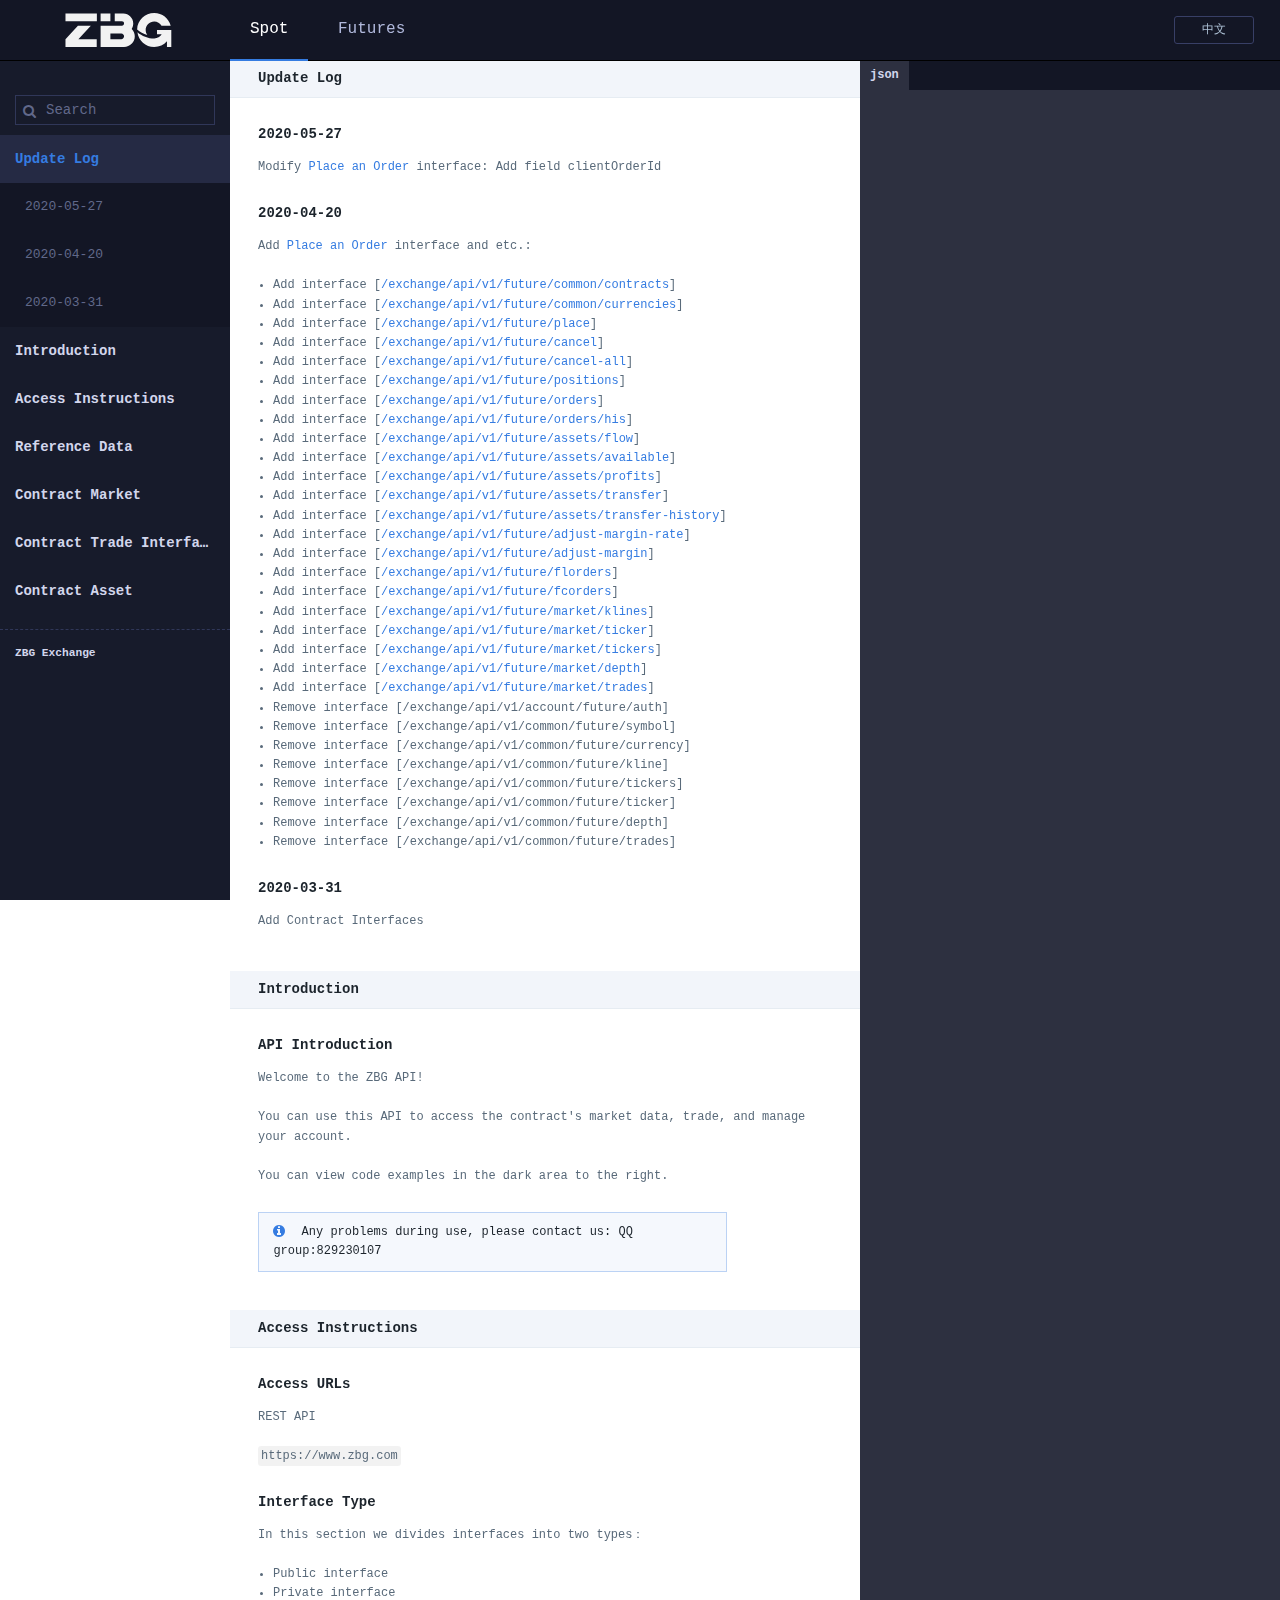
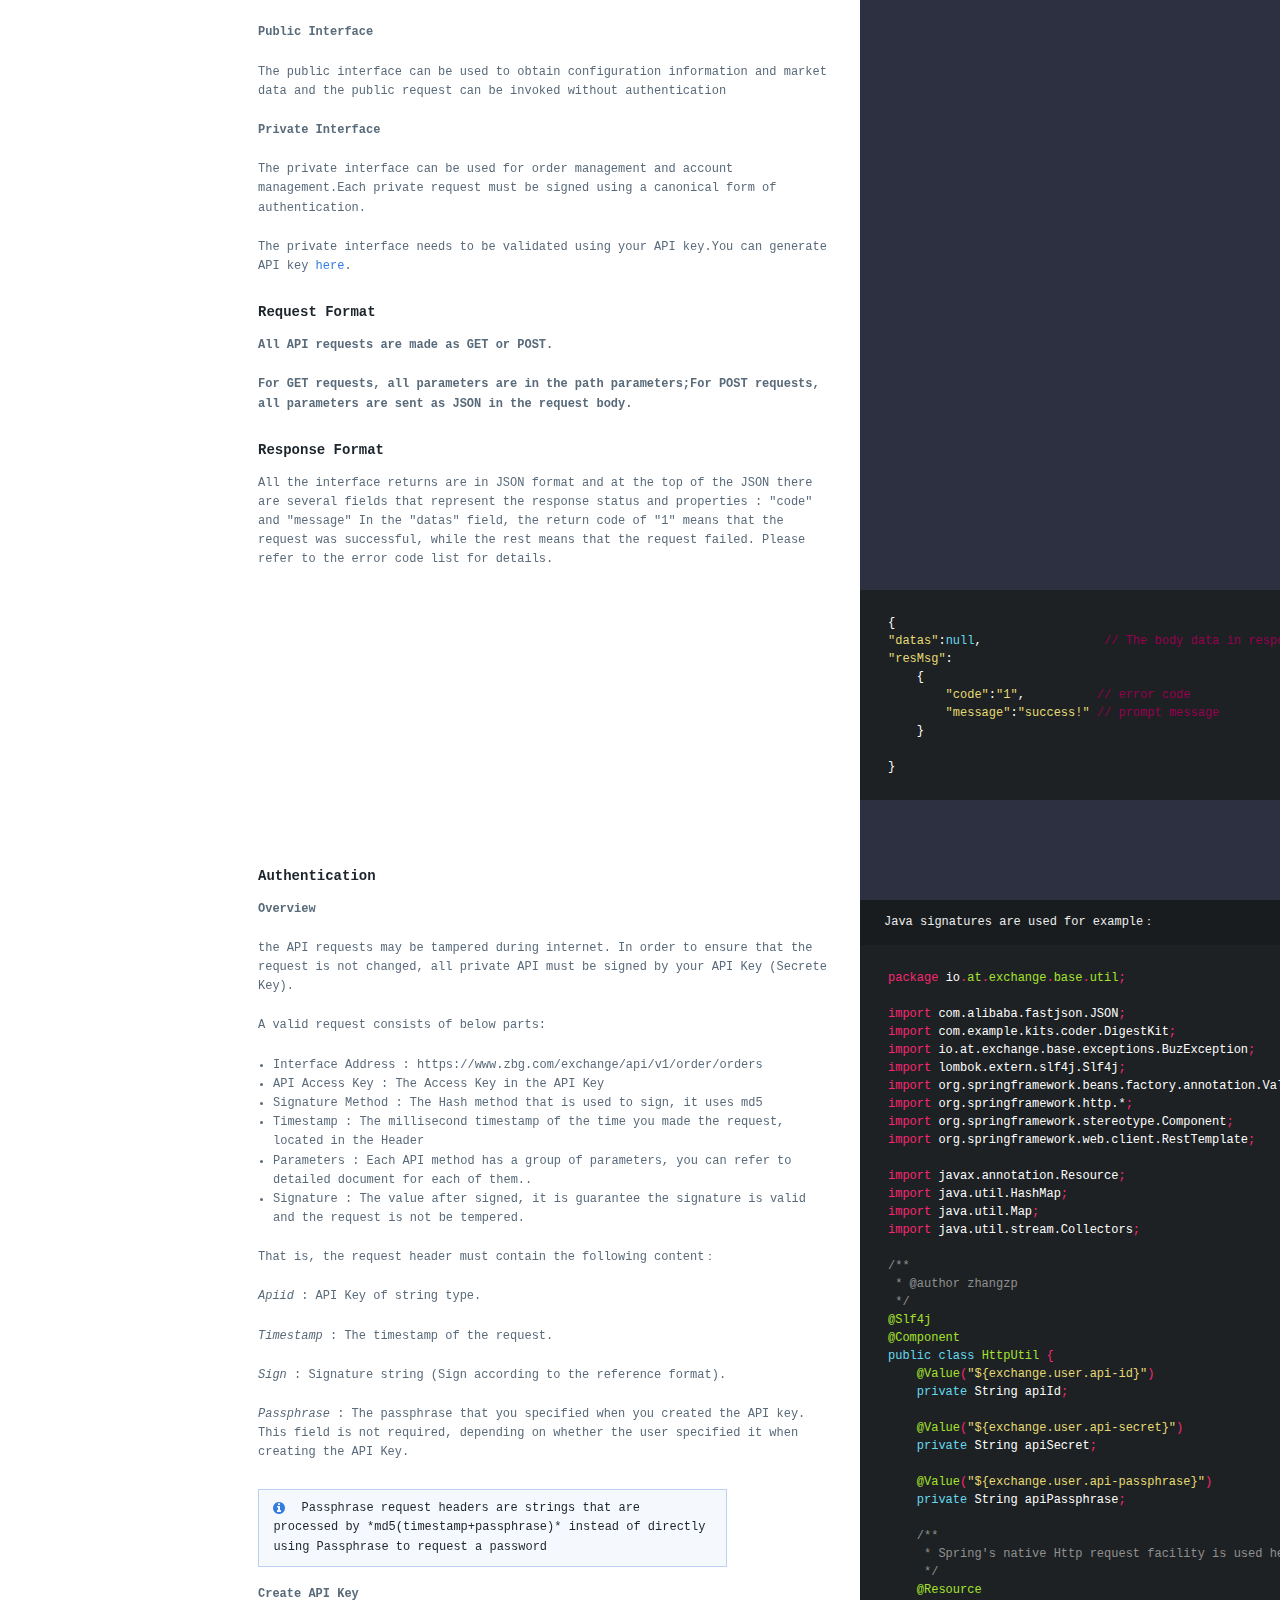
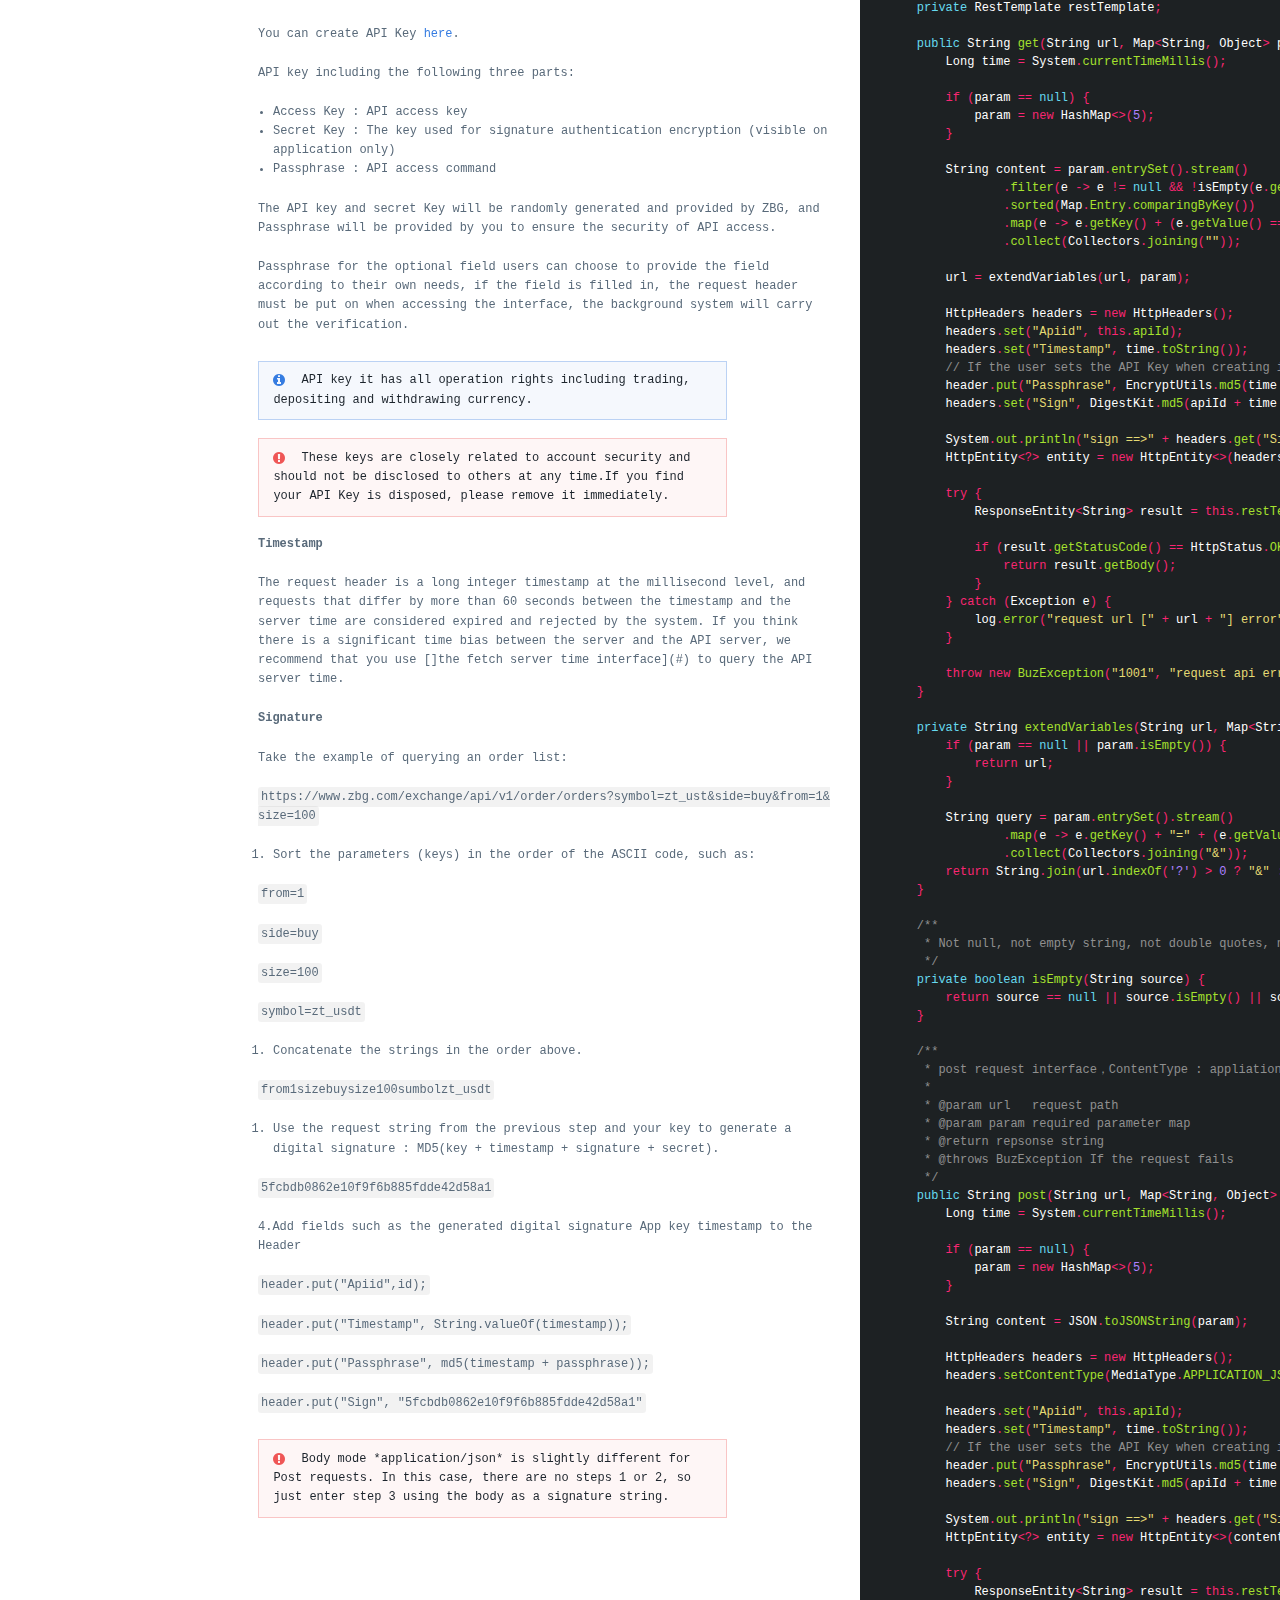
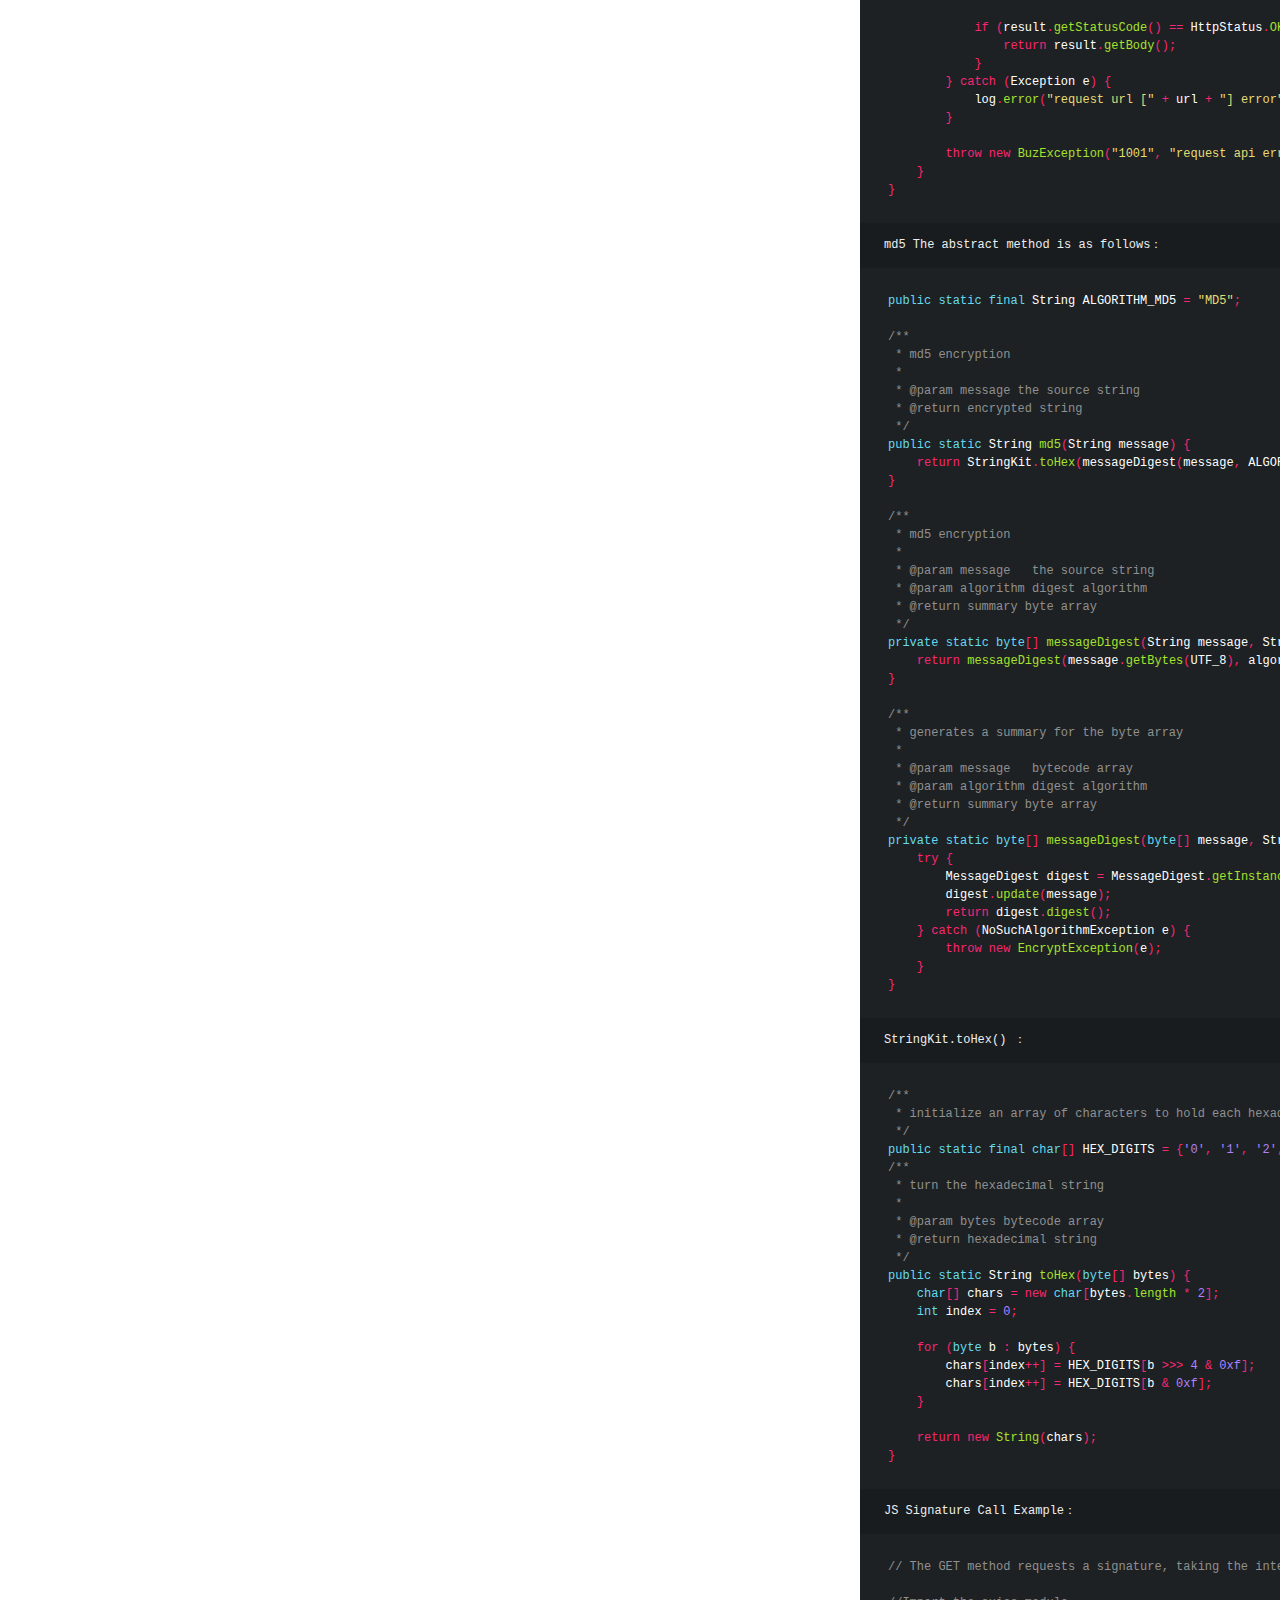
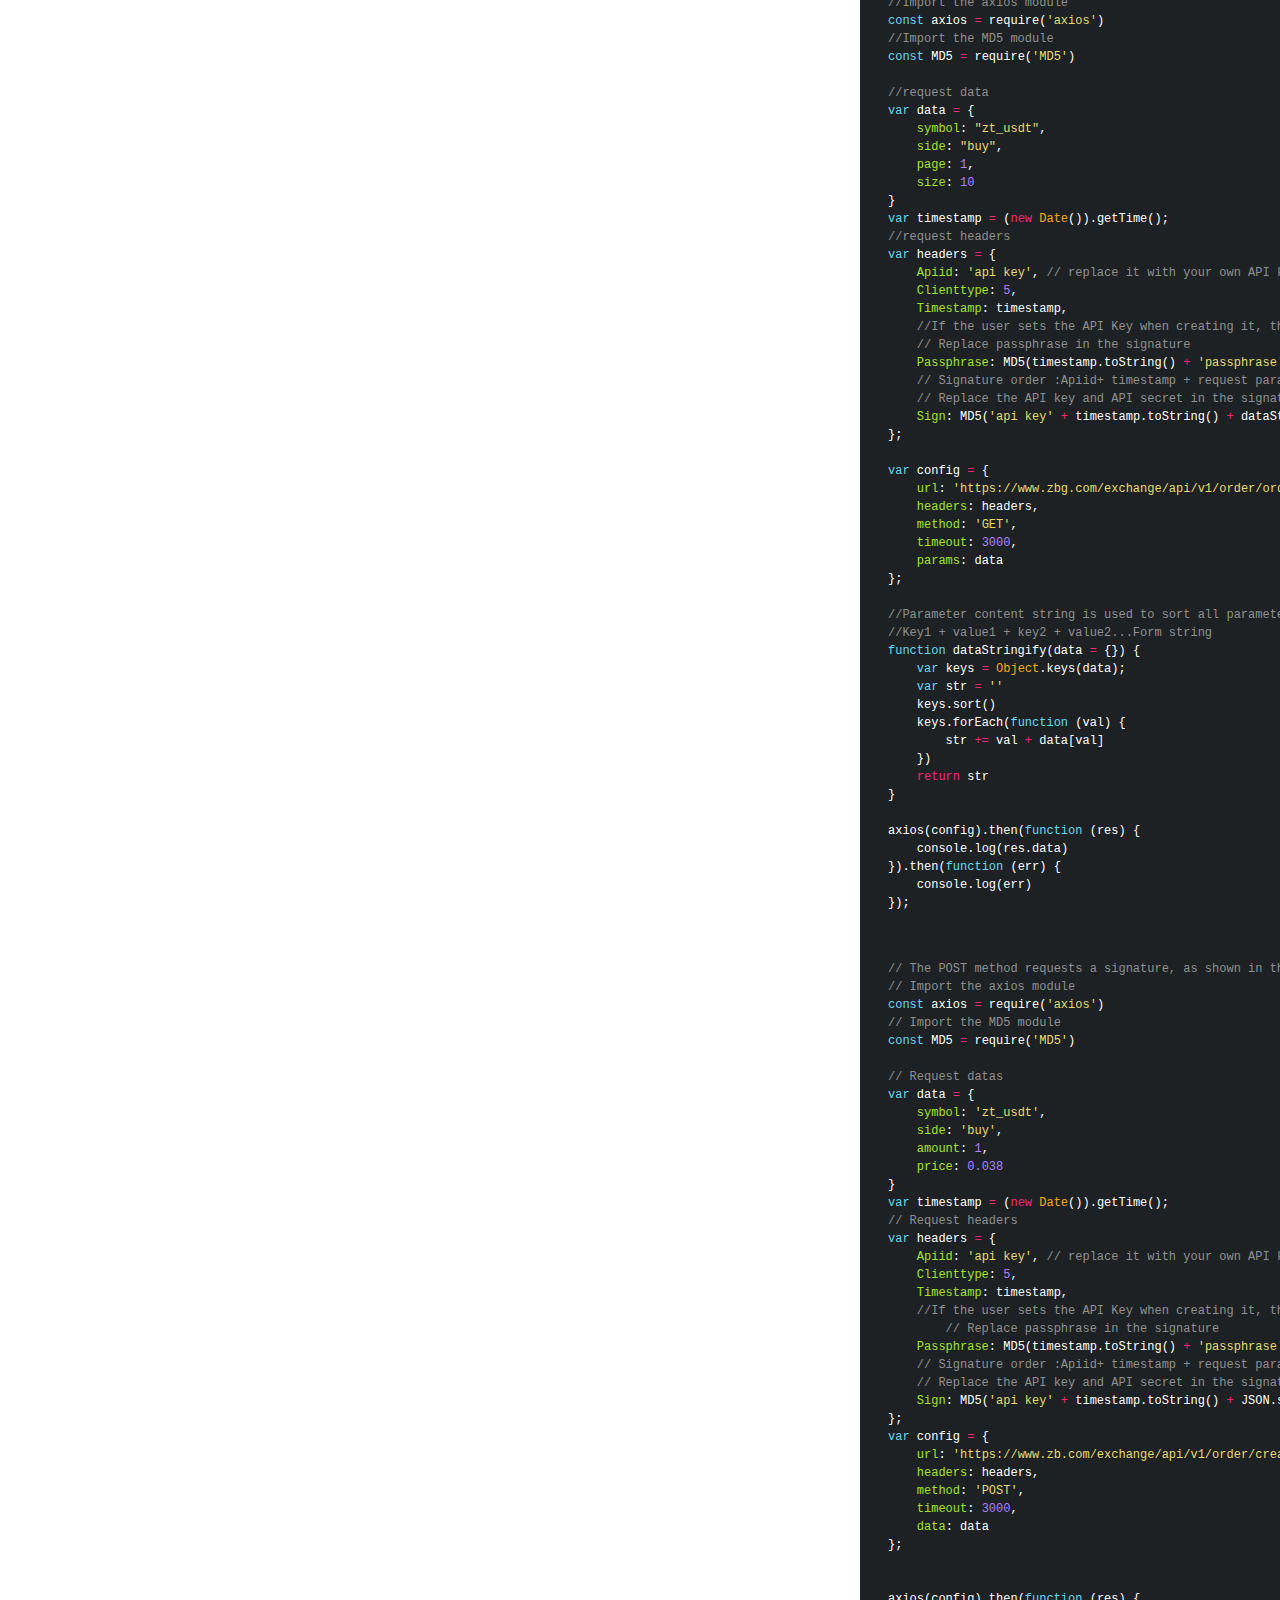
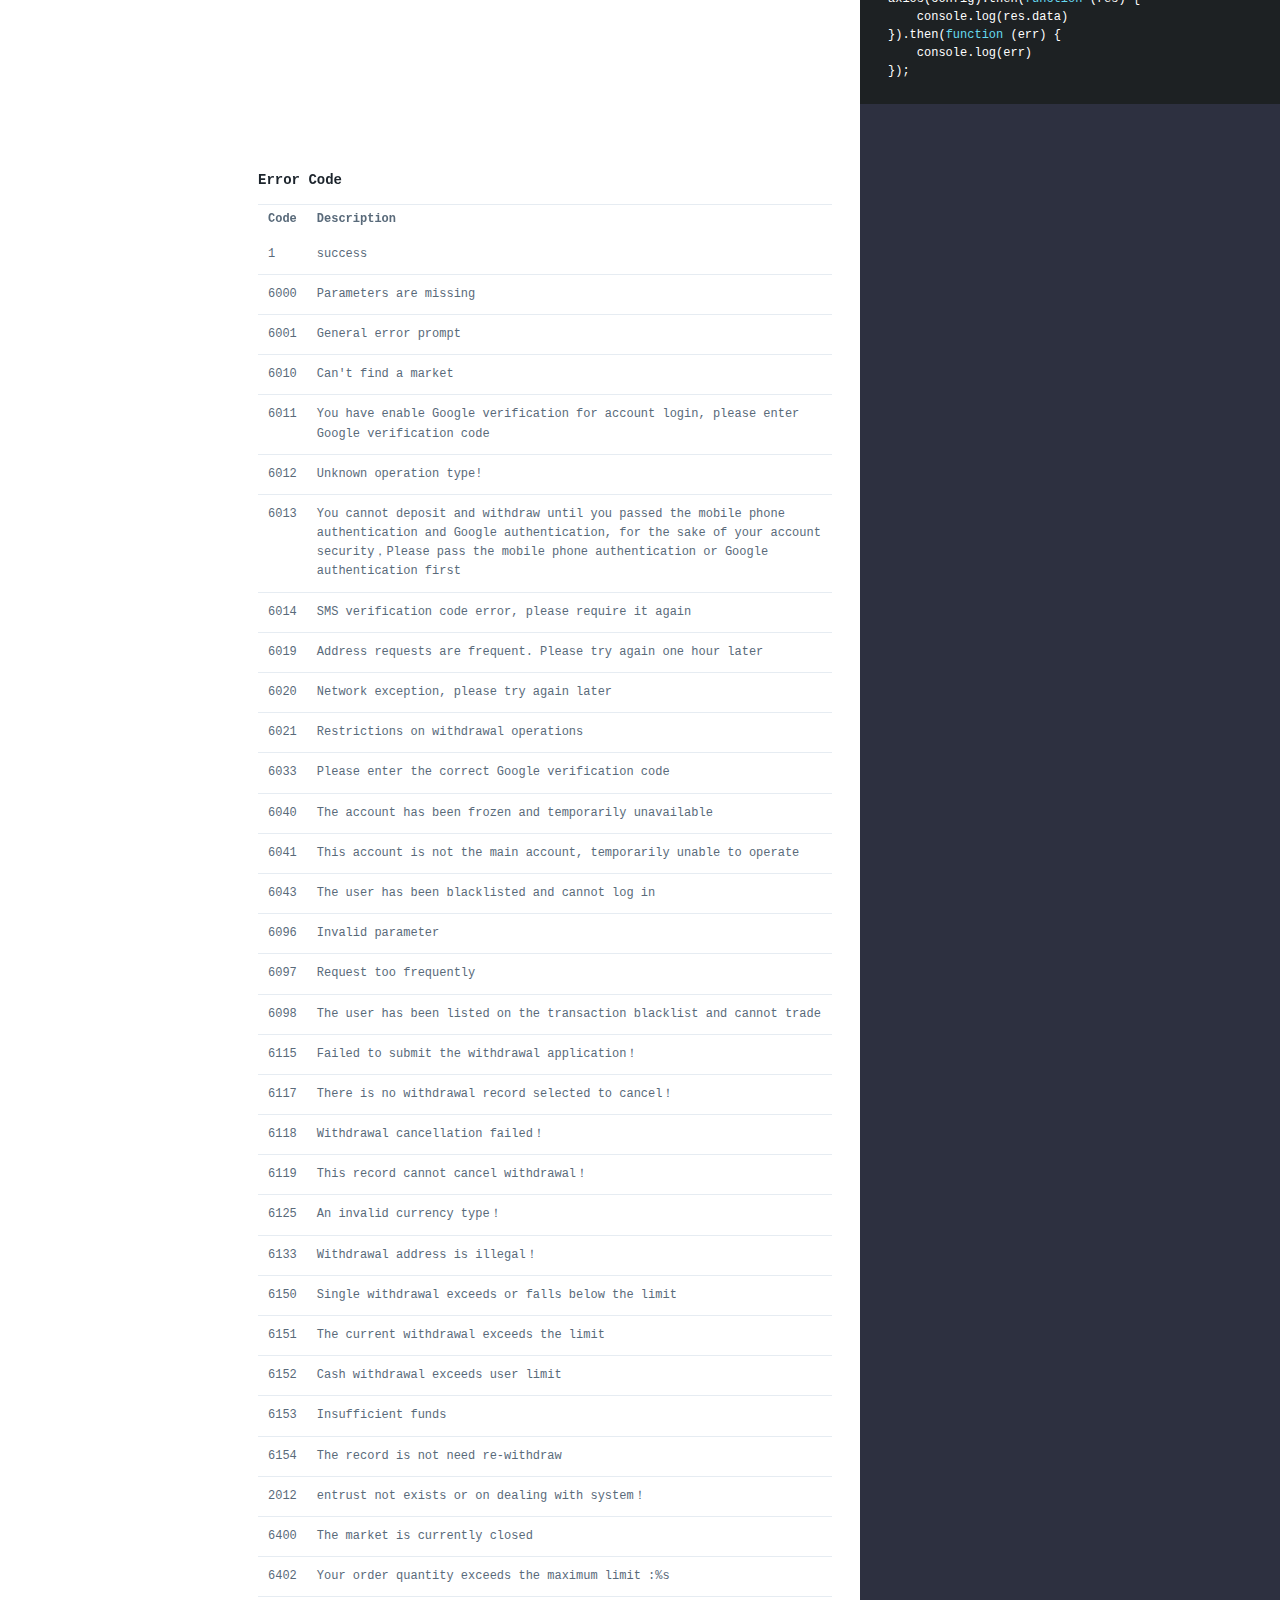
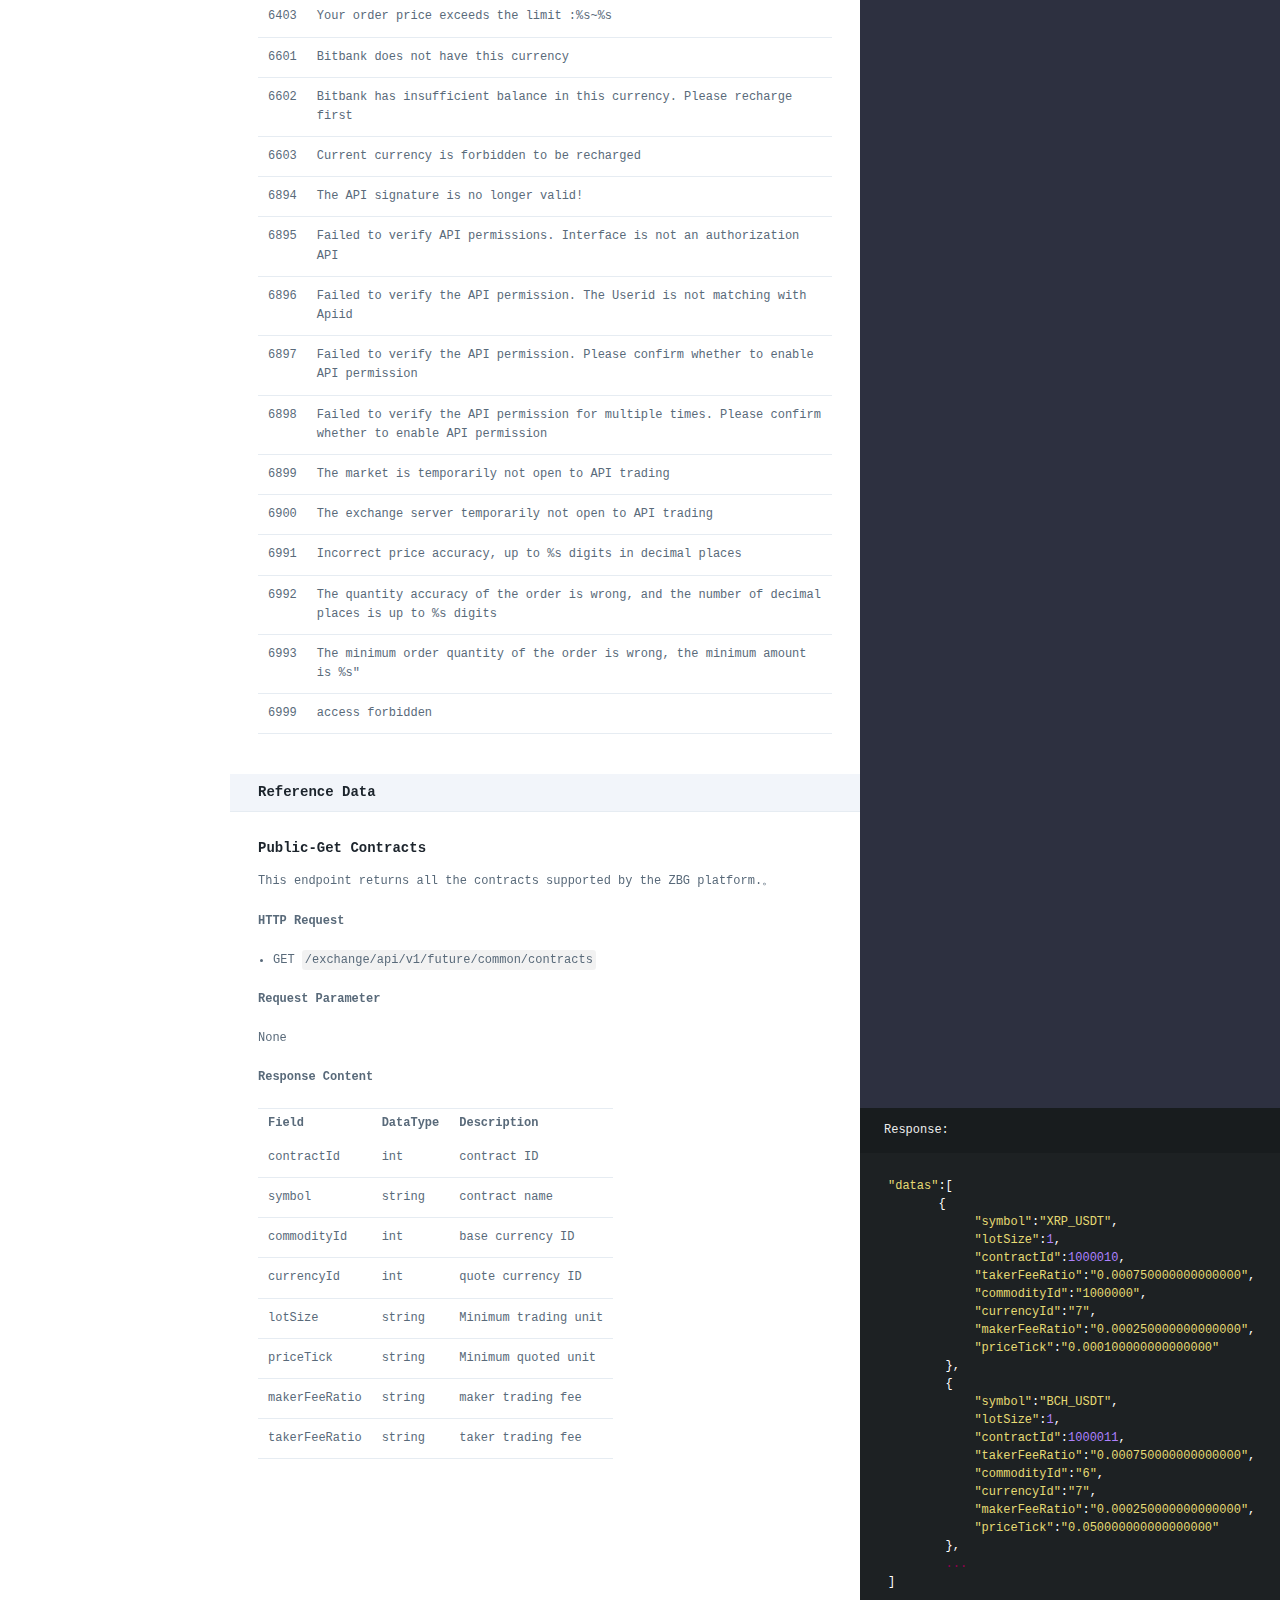
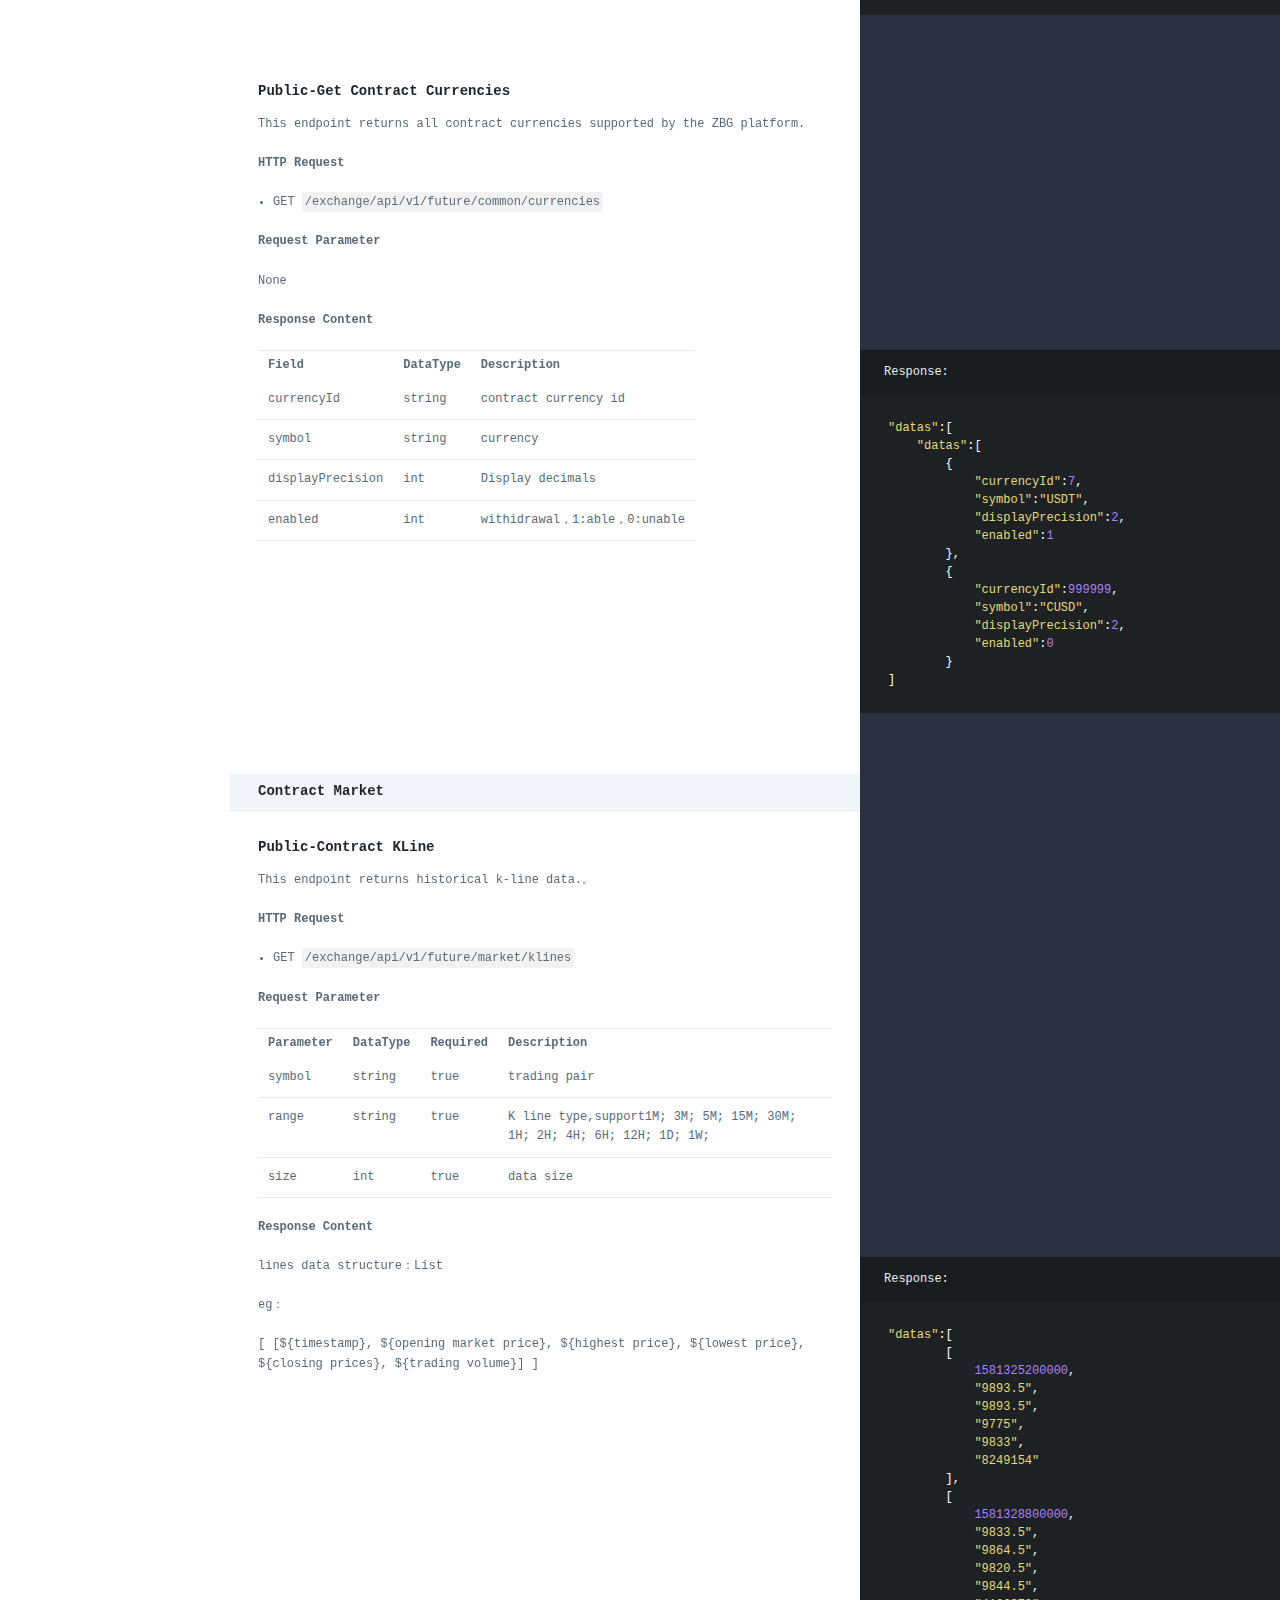
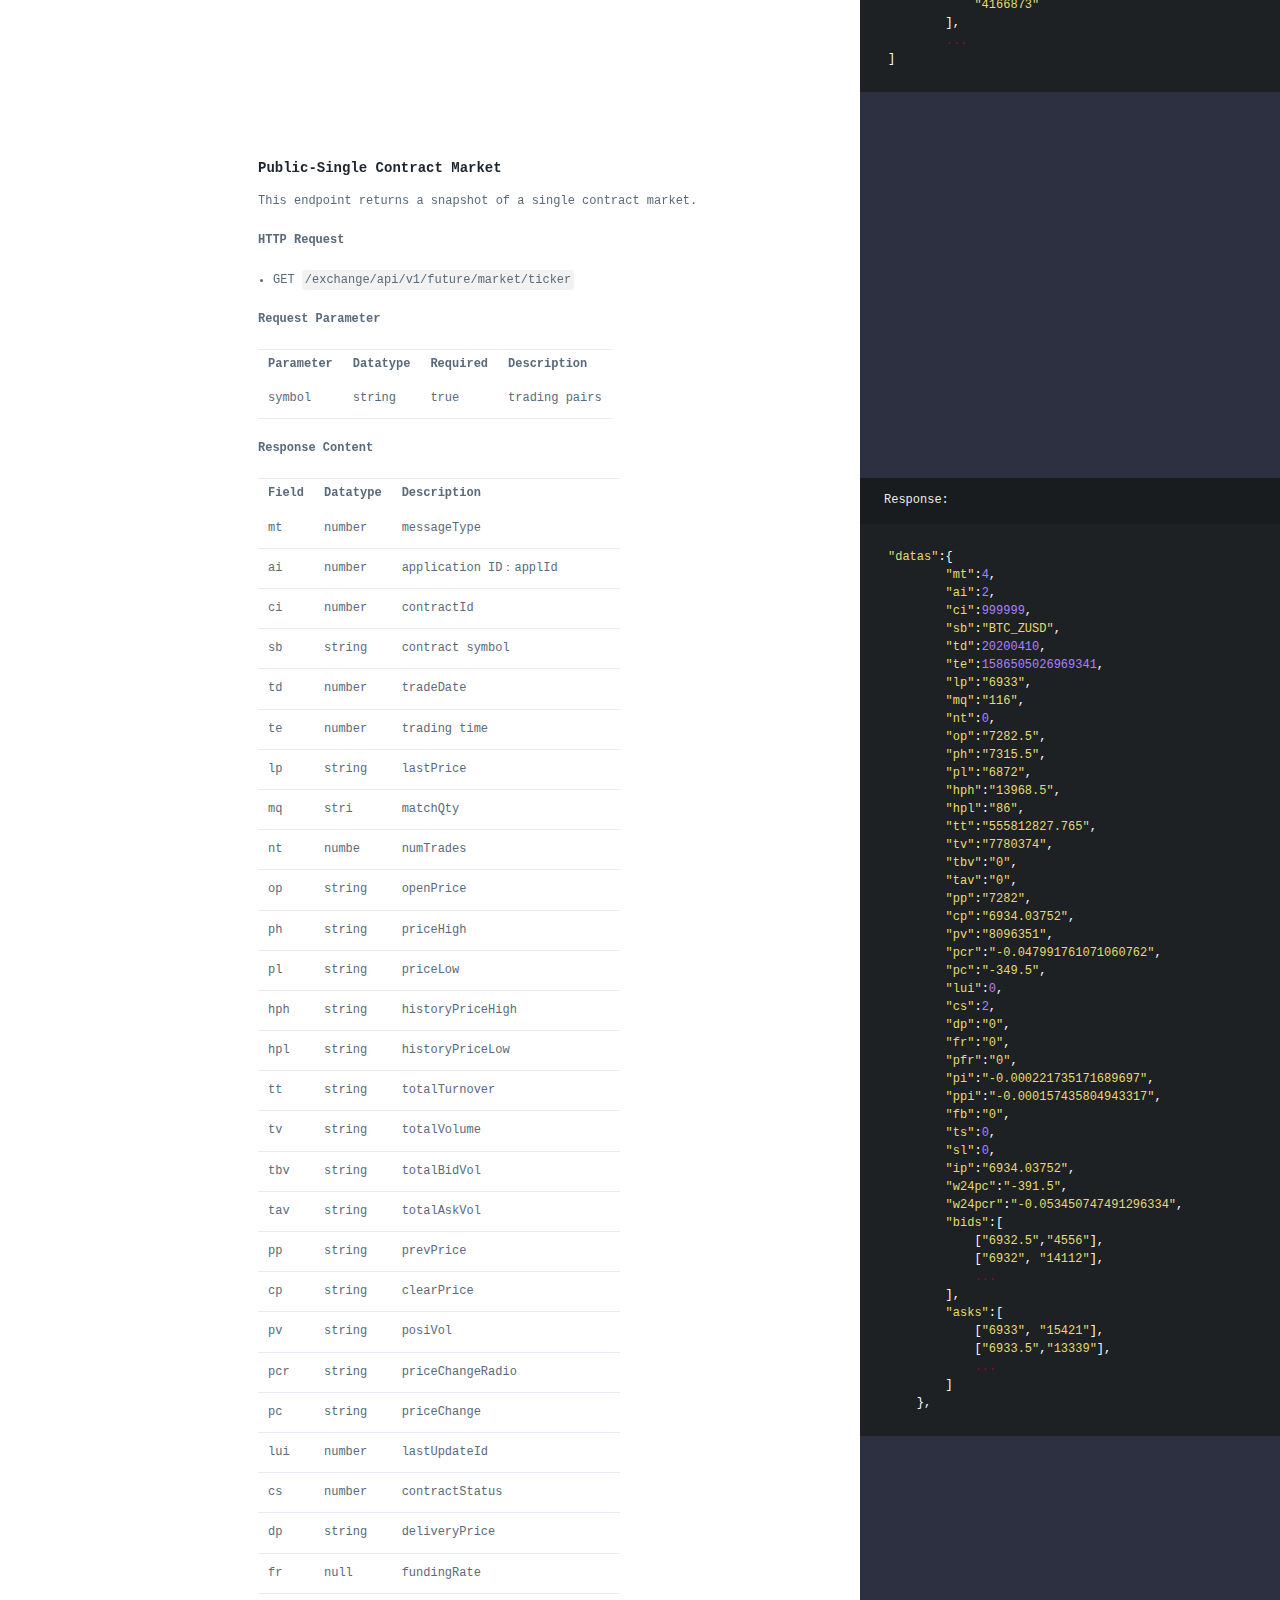
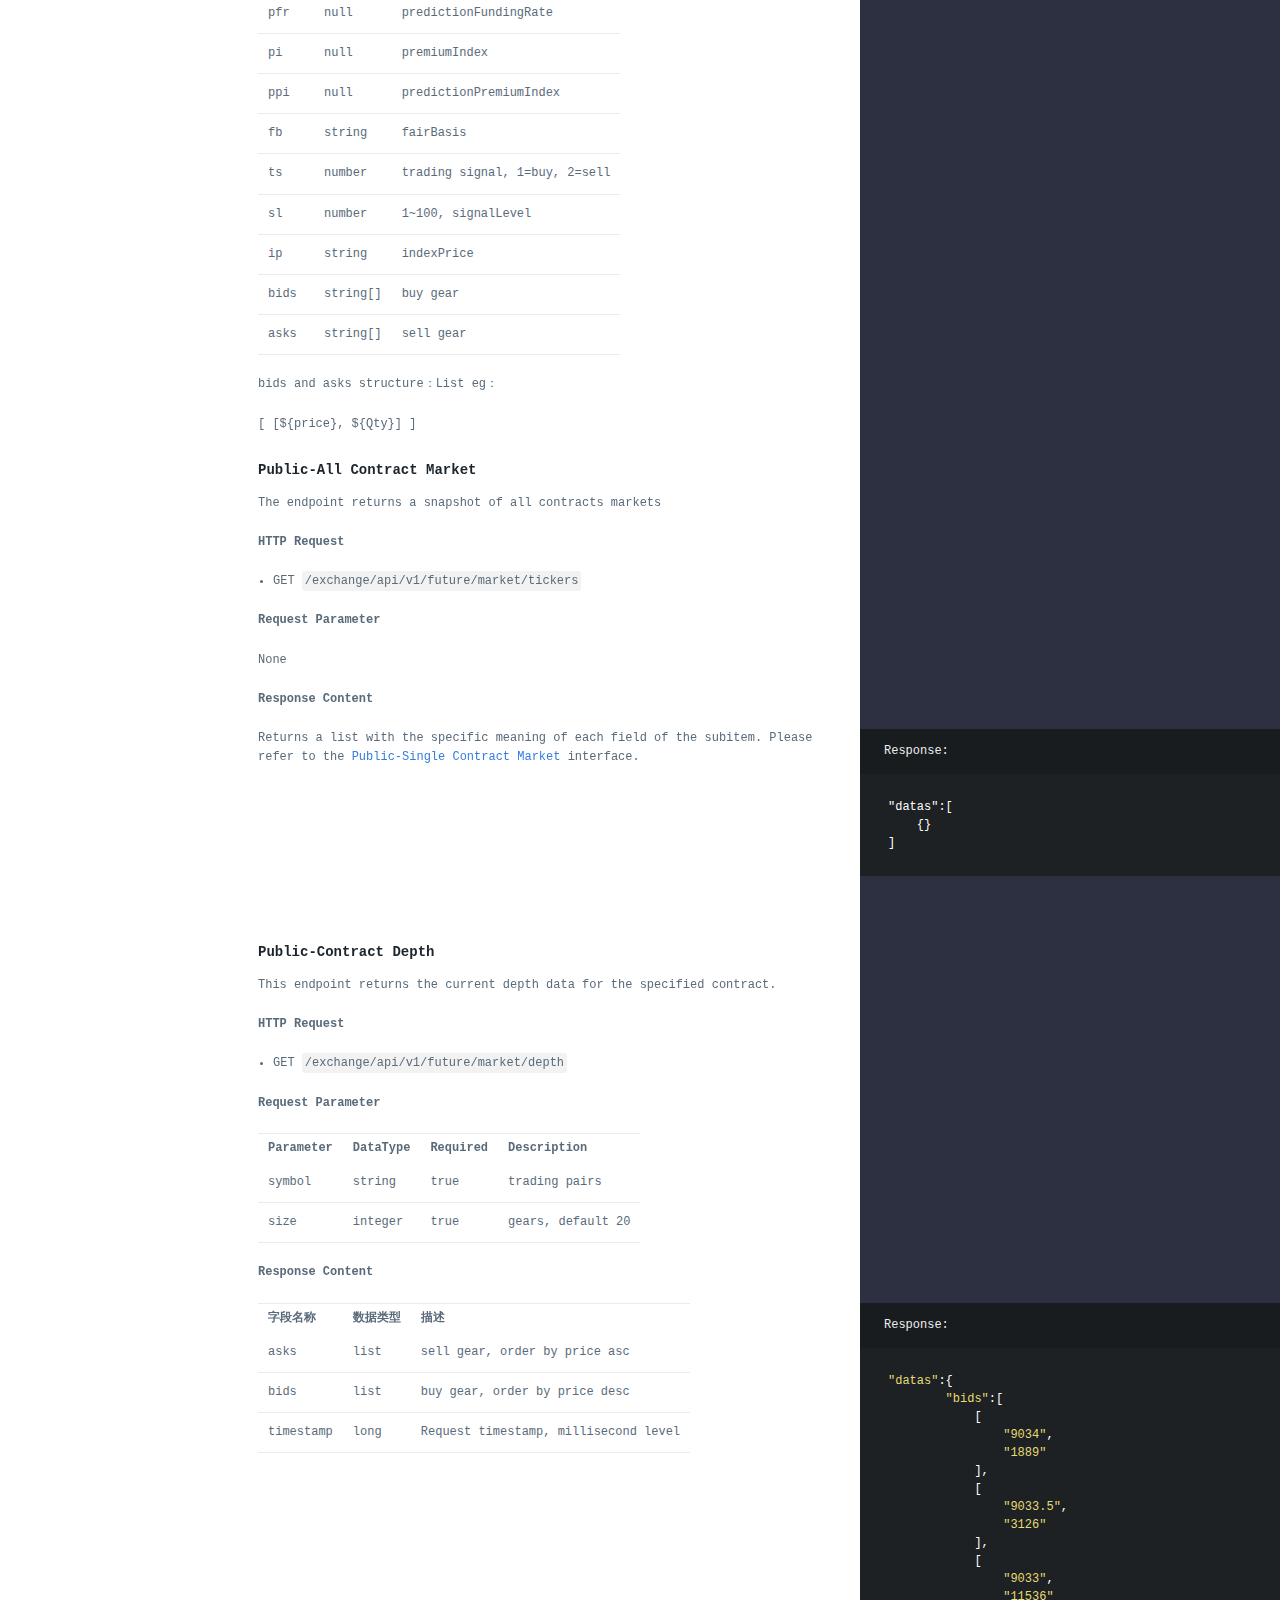
==== commit abce5693: "publish: 下单接口增加 clientOrderId 字段" ====
--- a/future/v1/en/index.html
+++ b/future/v1/en/index.html
@@ -244,6 +244,9 @@
           <li>
             <a href="#update-log" class="toc-h1 toc-link" data-title="Update Log">Update Log</a>
               <ul class="toc-list-h2">
+                  <li>
+                    <a href="#2020-05-27" class="toc-h2 toc-link" data-title="2020-05-27">2020-05-27</a>
+                  </li>
                   <li>
                     <a href="#2020-04-20" class="toc-h2 toc-link" data-title="2020-04-20">2020-04-20</a>
                   </li>
@@ -377,7 +380,9 @@
     <div class="page-wrapper">
       <div class="dark-box"></div>
       <div class="content">
-        <h1 id='update-log'>Update Log</h1><h2 id='2020-04-20'>2020-04-20</h2>
+        <h1 id='update-log'>Update Log</h1><h2 id='2020-05-27'>2020-05-27</h2>
+<p>Modify <a href="#place-an-order">Place an Order</a> interface: Add field clientOrderId</p>
+<h2 id='2020-04-20'>2020-04-20</h2>
 <p>Add <a href="#place-an-order">Place an Order</a> interface and etc.:</p>
 
 <ul>
@@ -1743,6 +1748,12 @@
 </tr>
 </thead><tbody>
 <tr>
+<td>clientOrderId</td>
+<td>string</td>
+<td>no</td>
+<td>client order id (unique)</td>
+</tr>
+<tr>
 <td>symbol</td>
 <td>string</td>
 <td>yes</td>
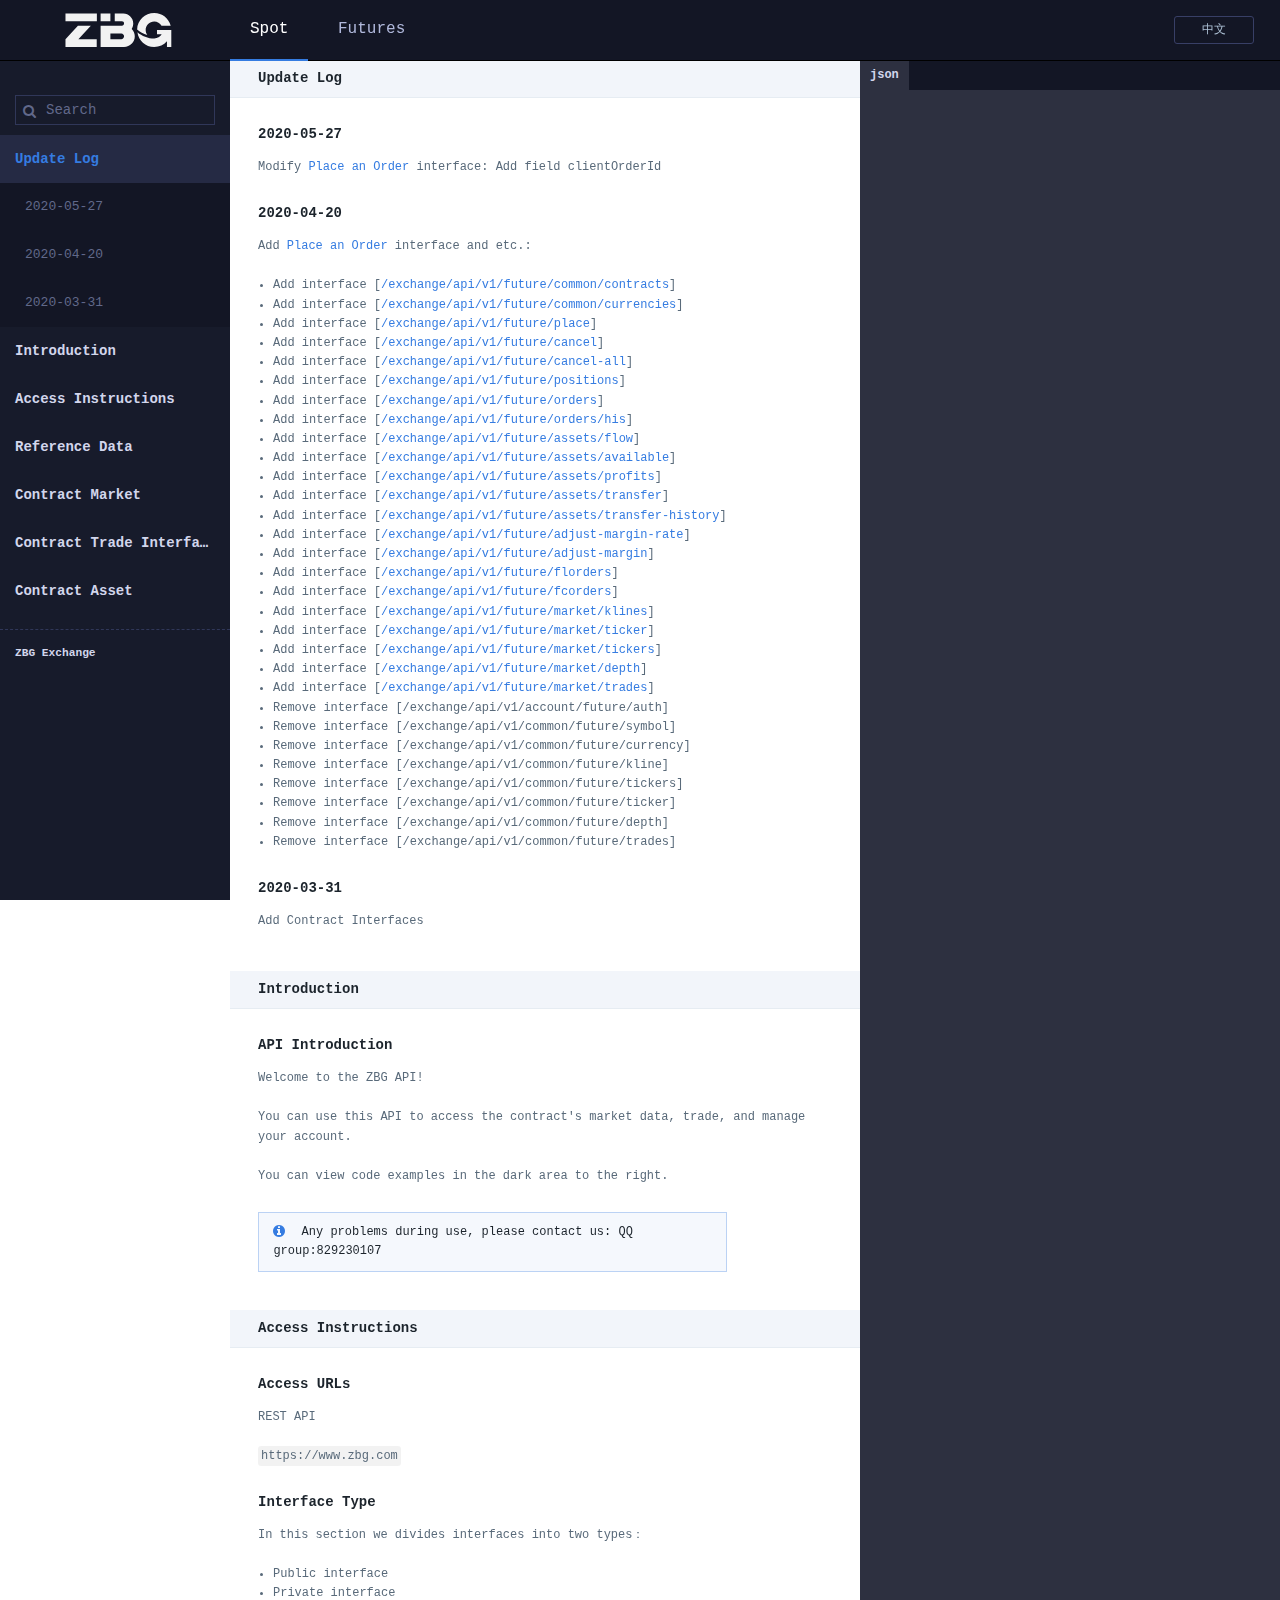
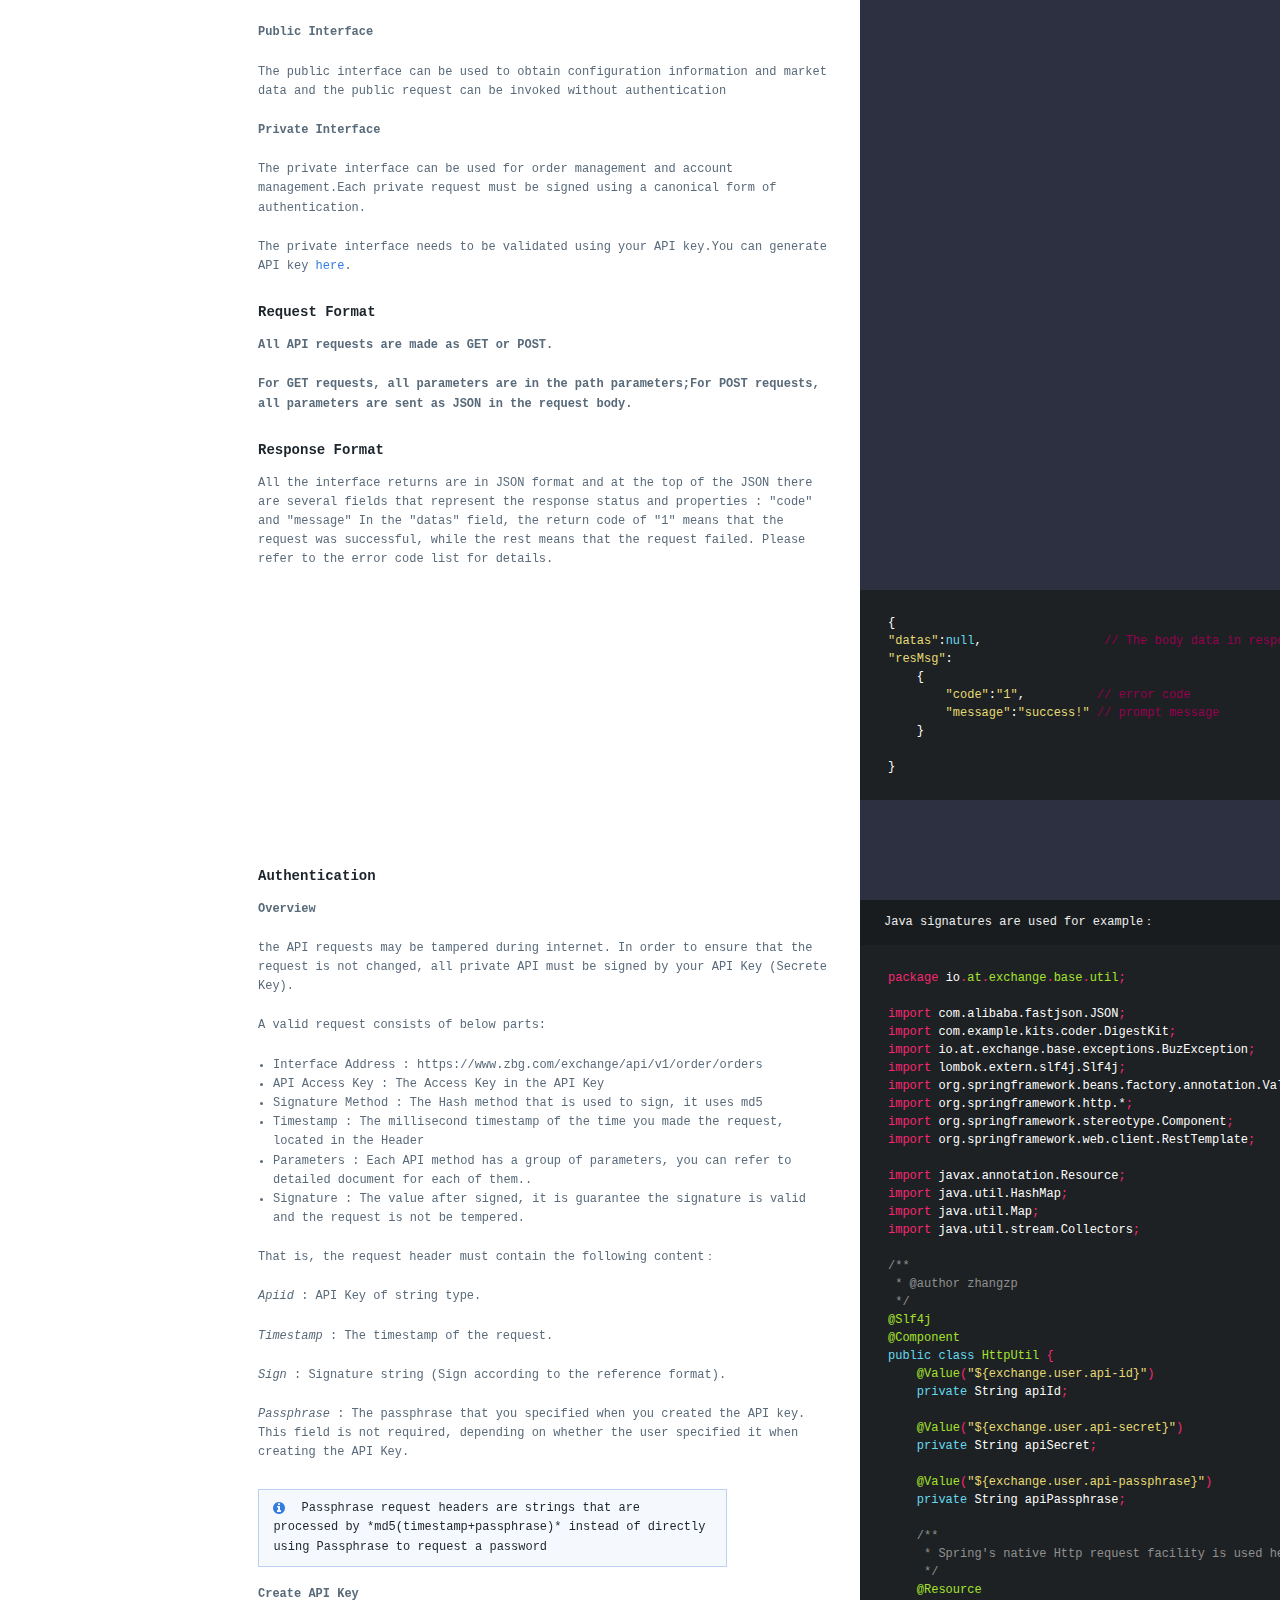
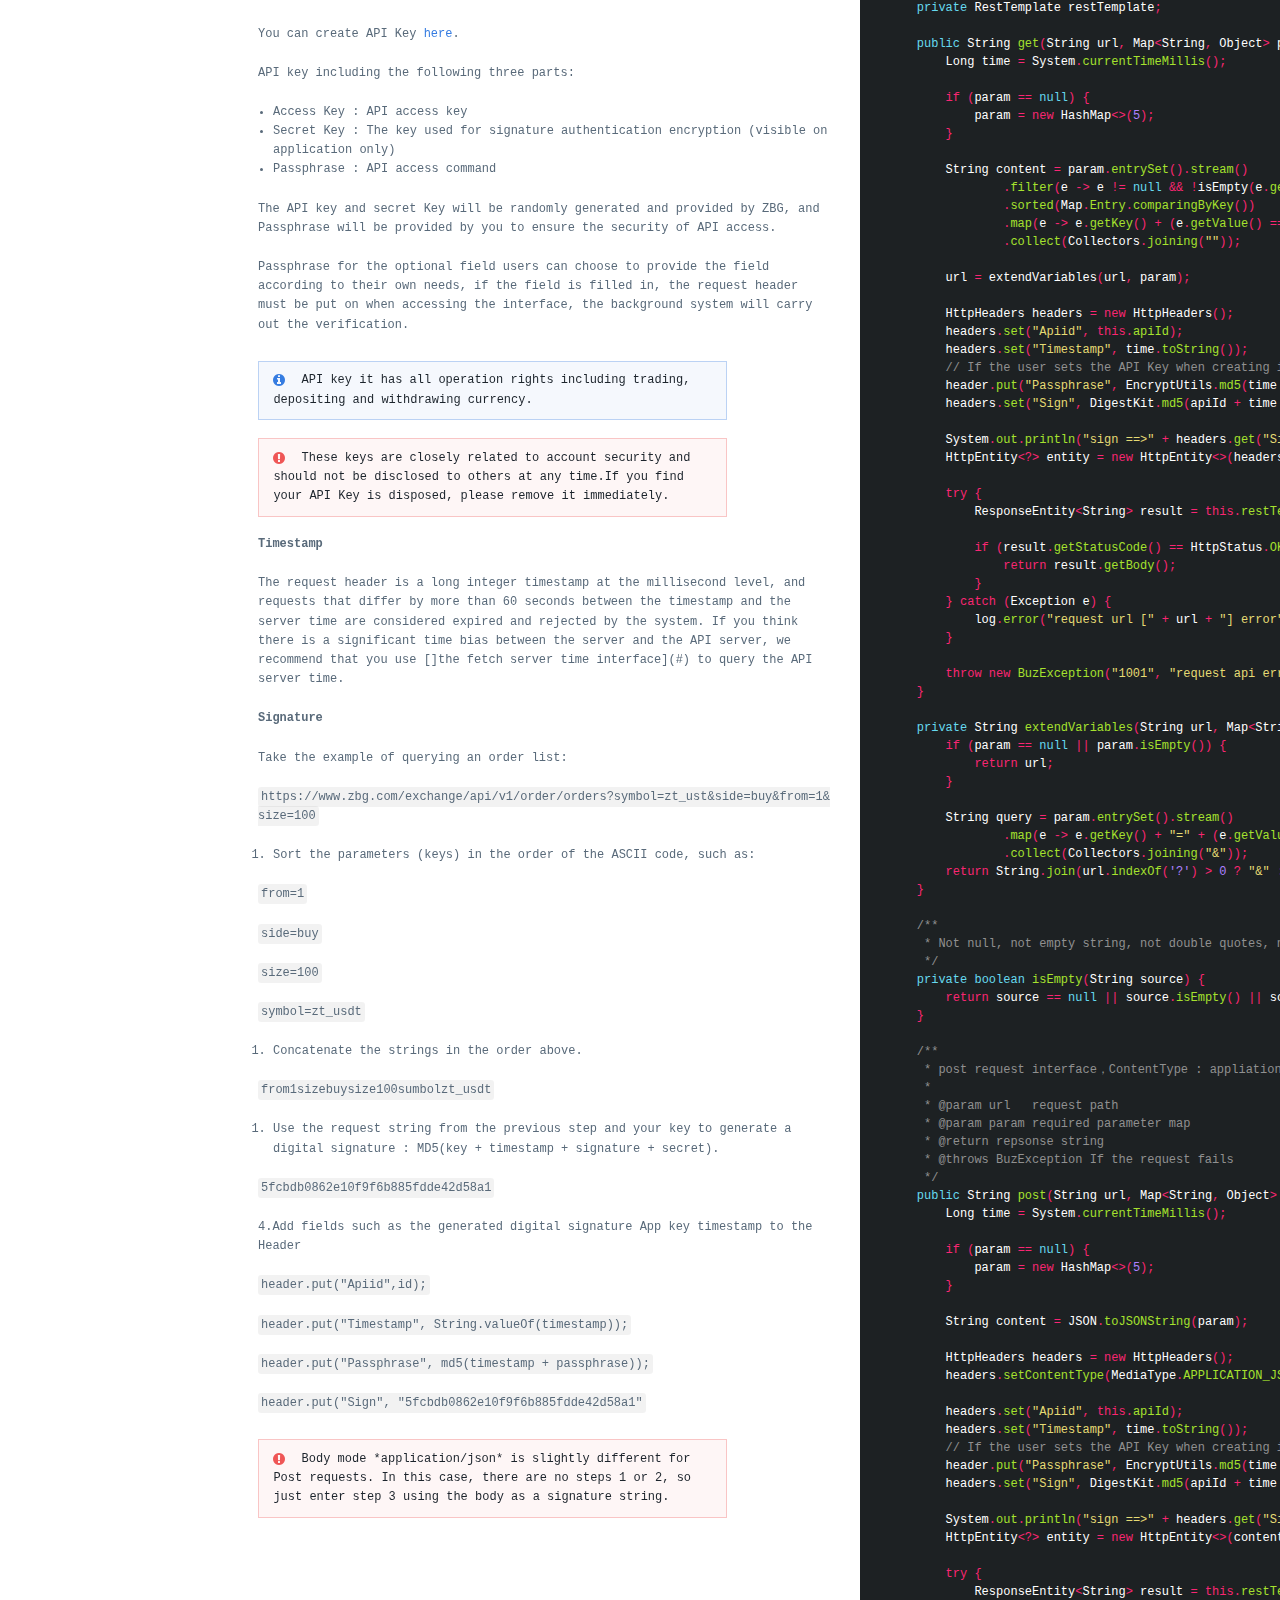
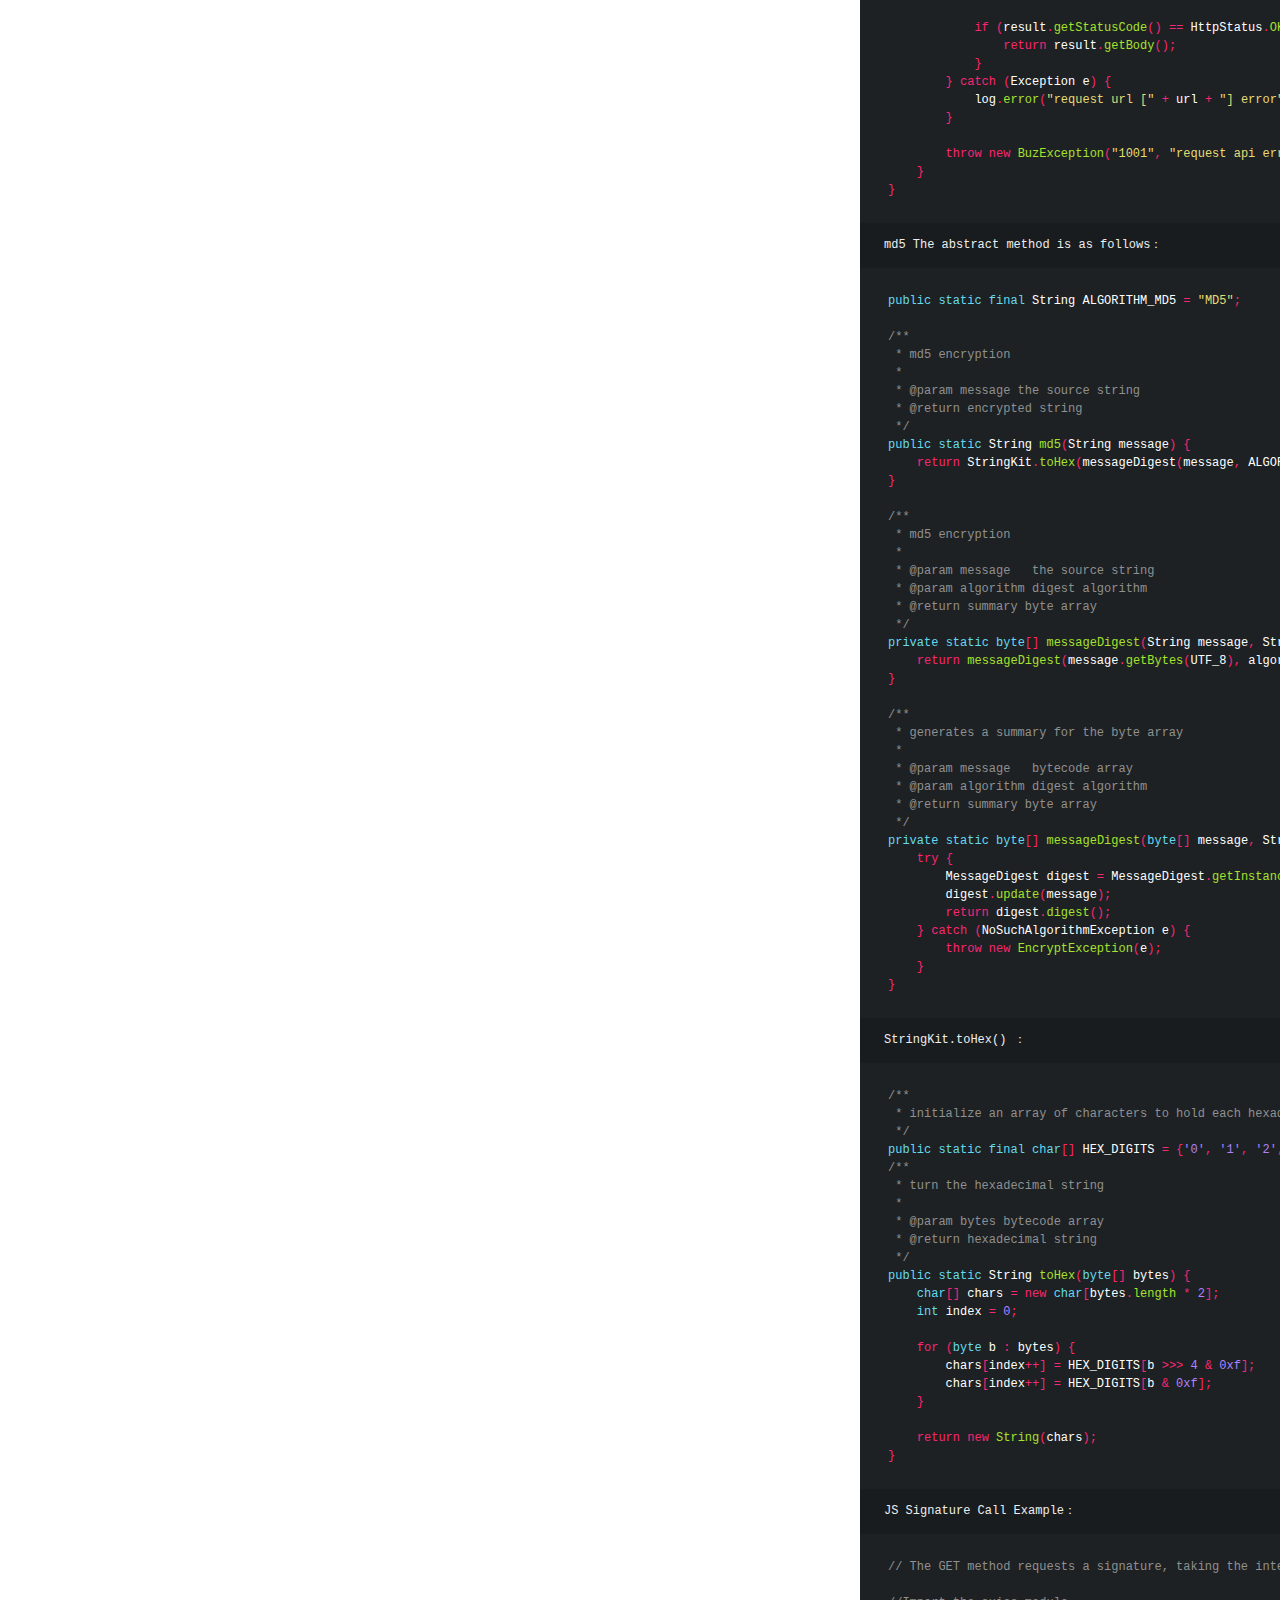
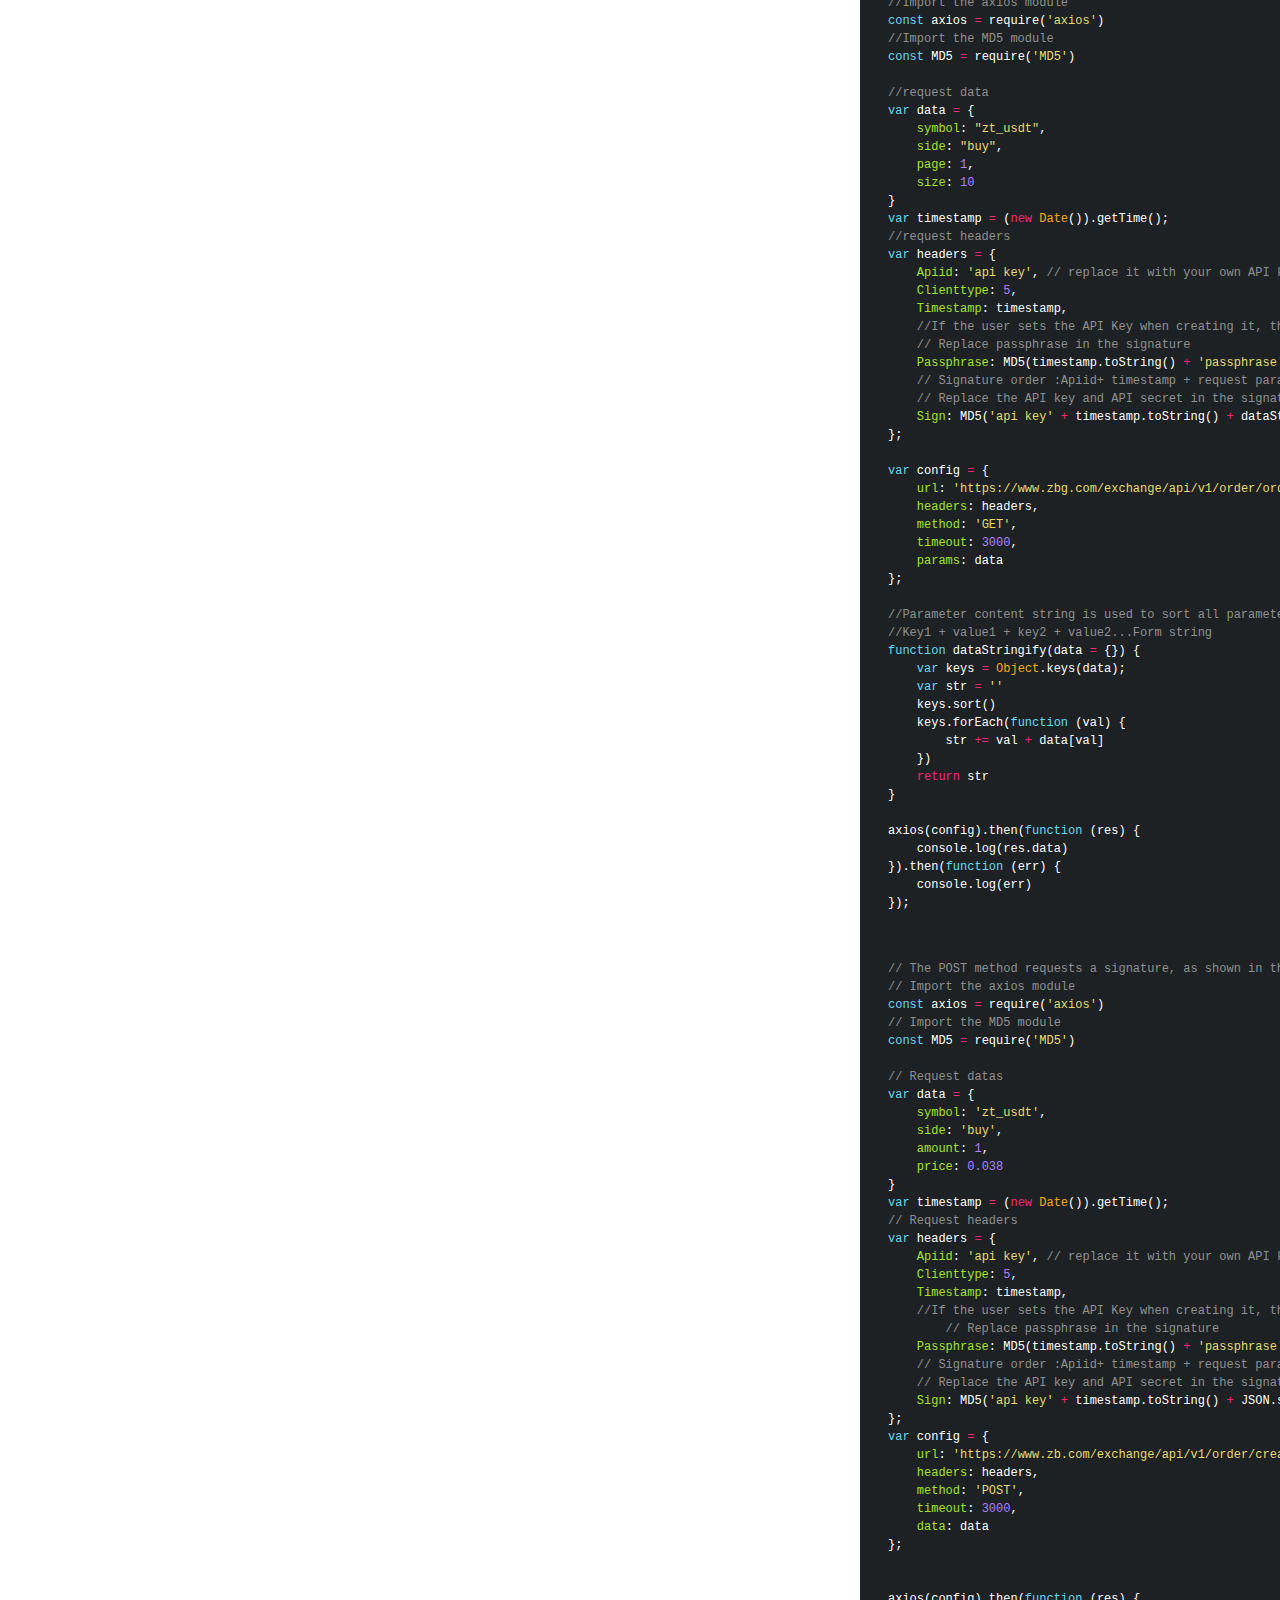
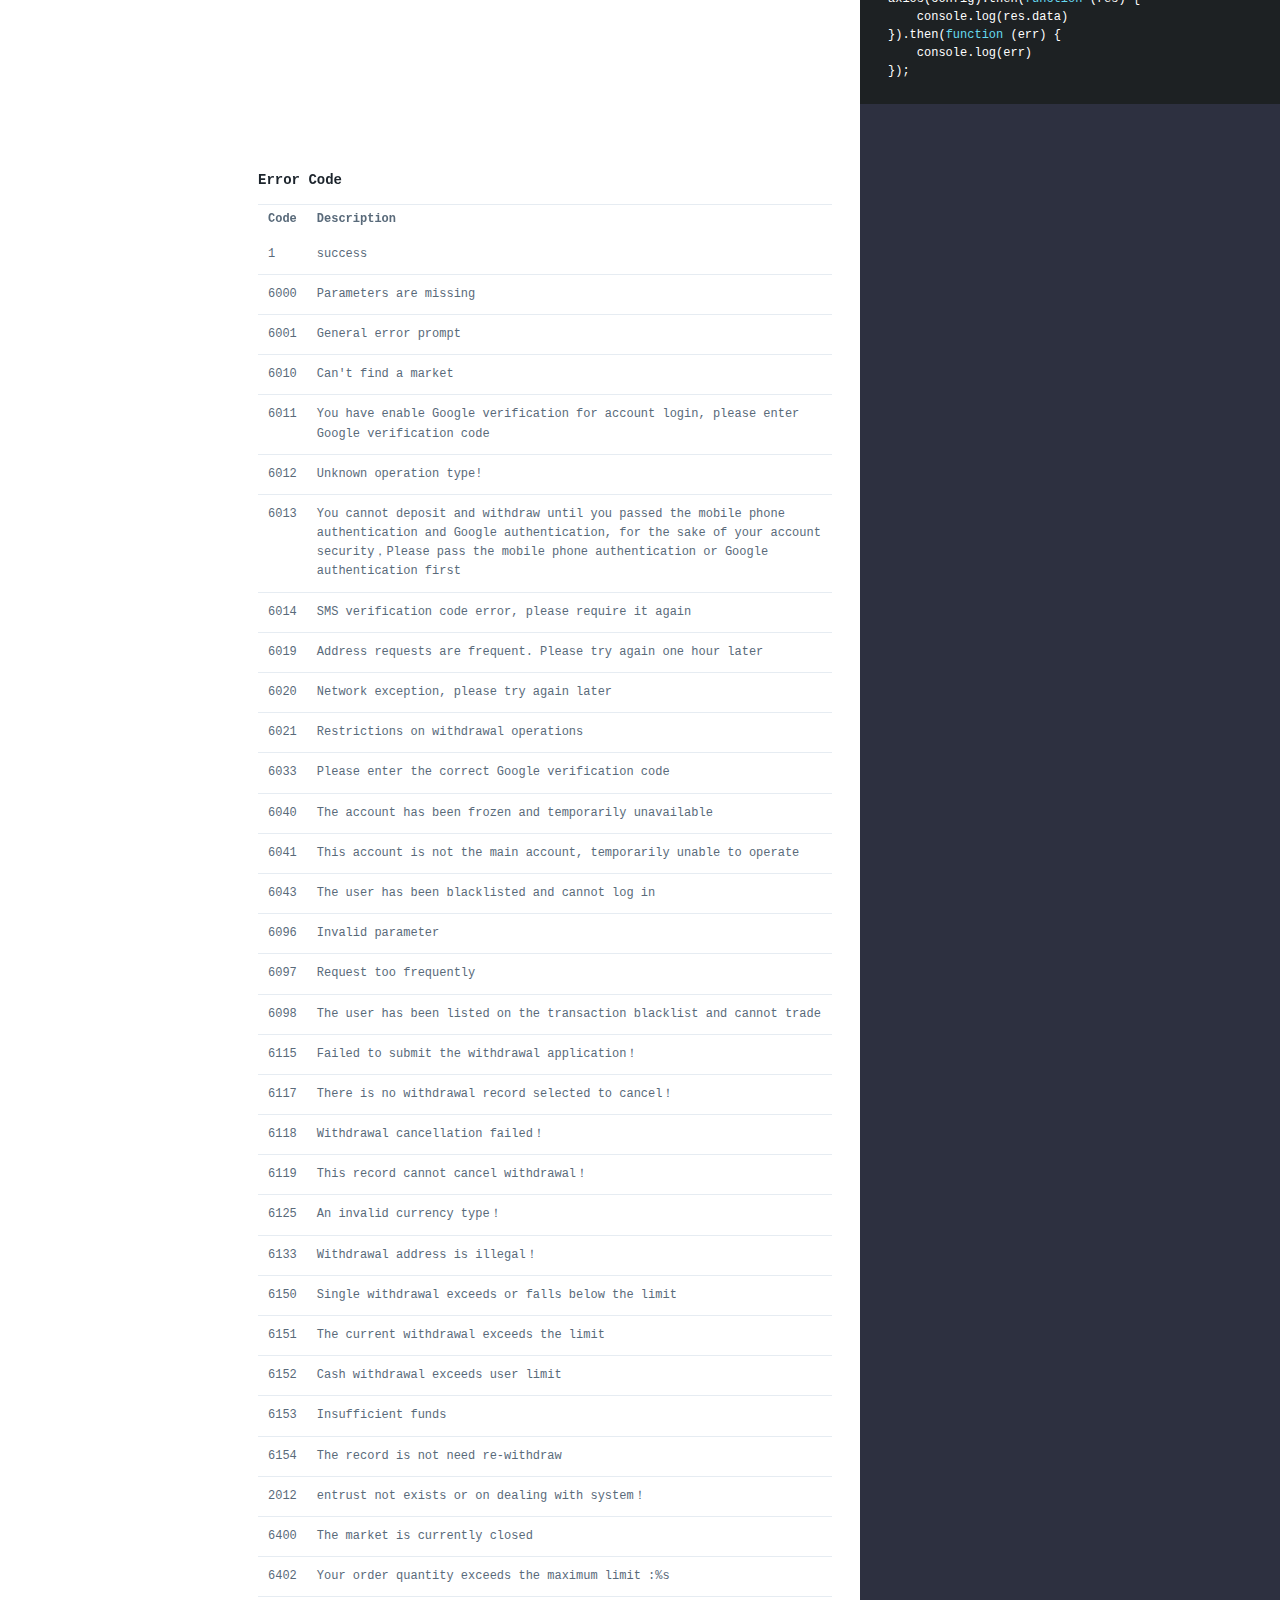
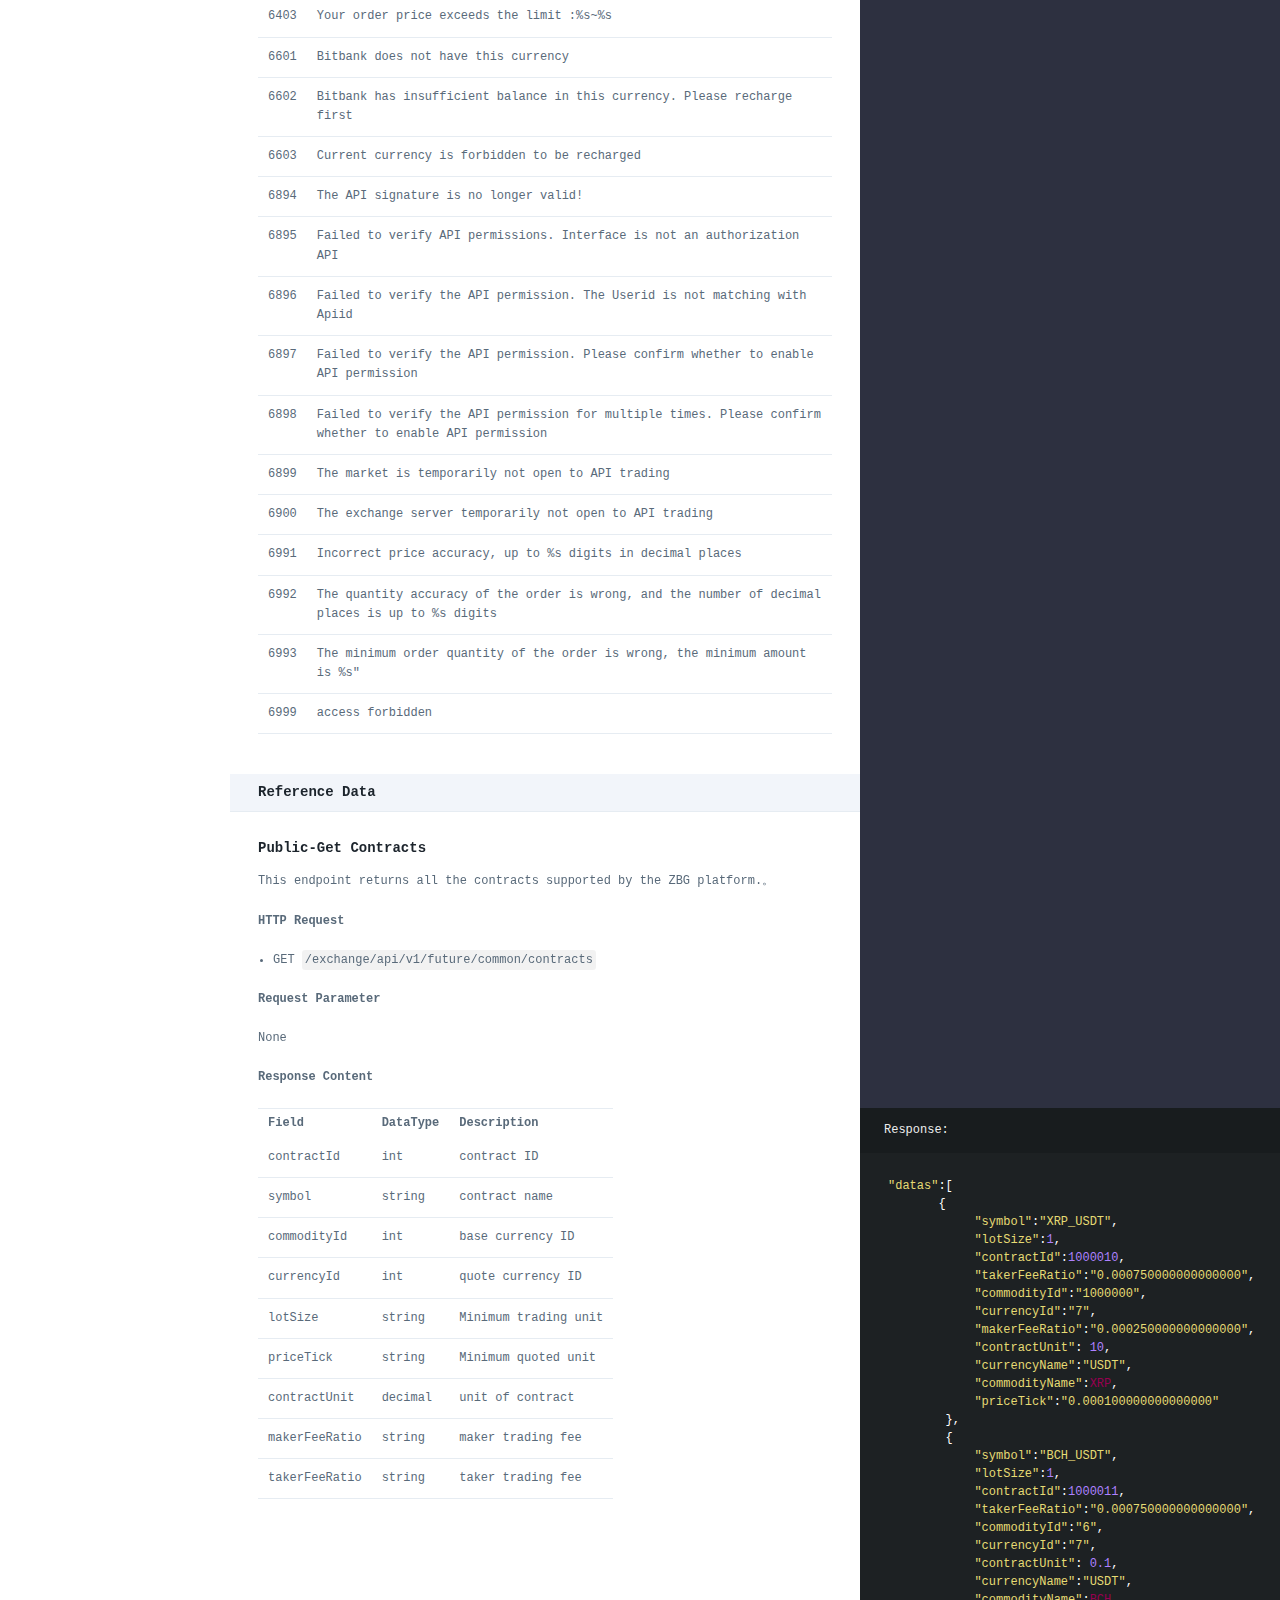
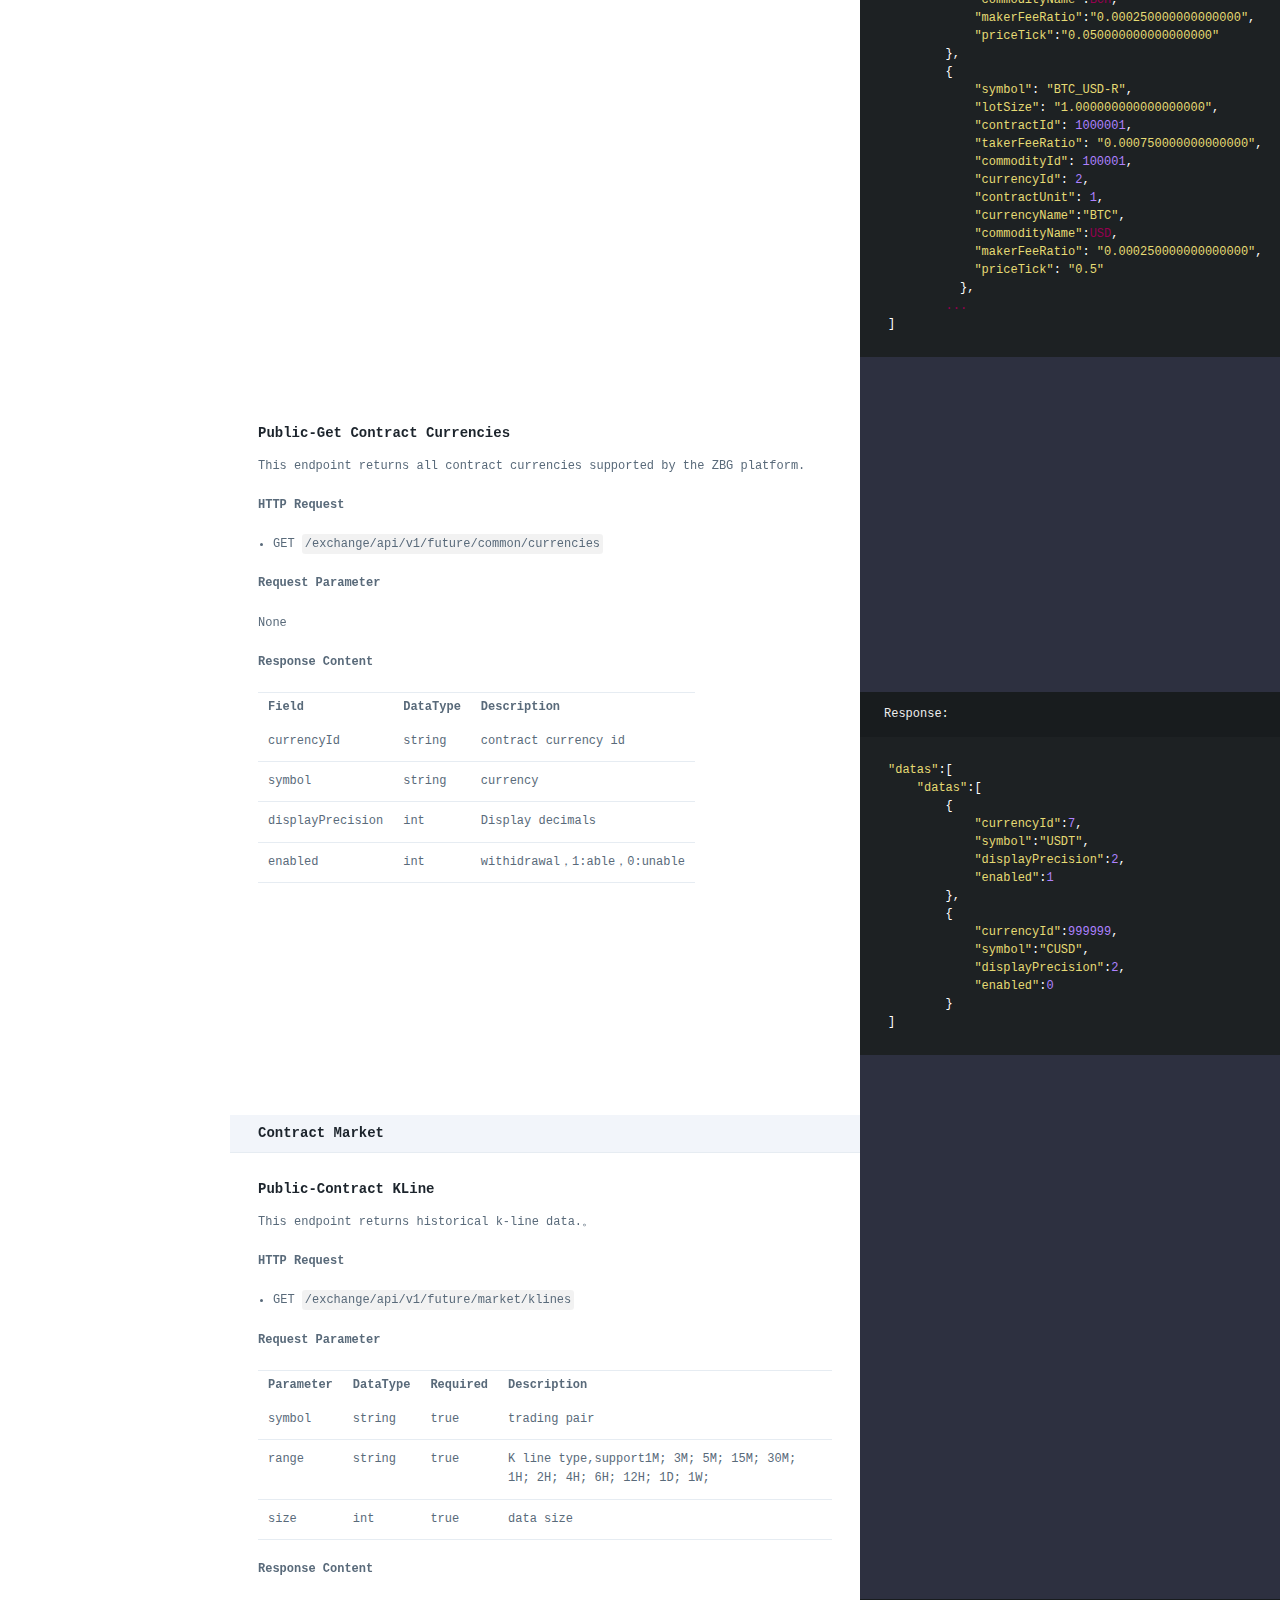
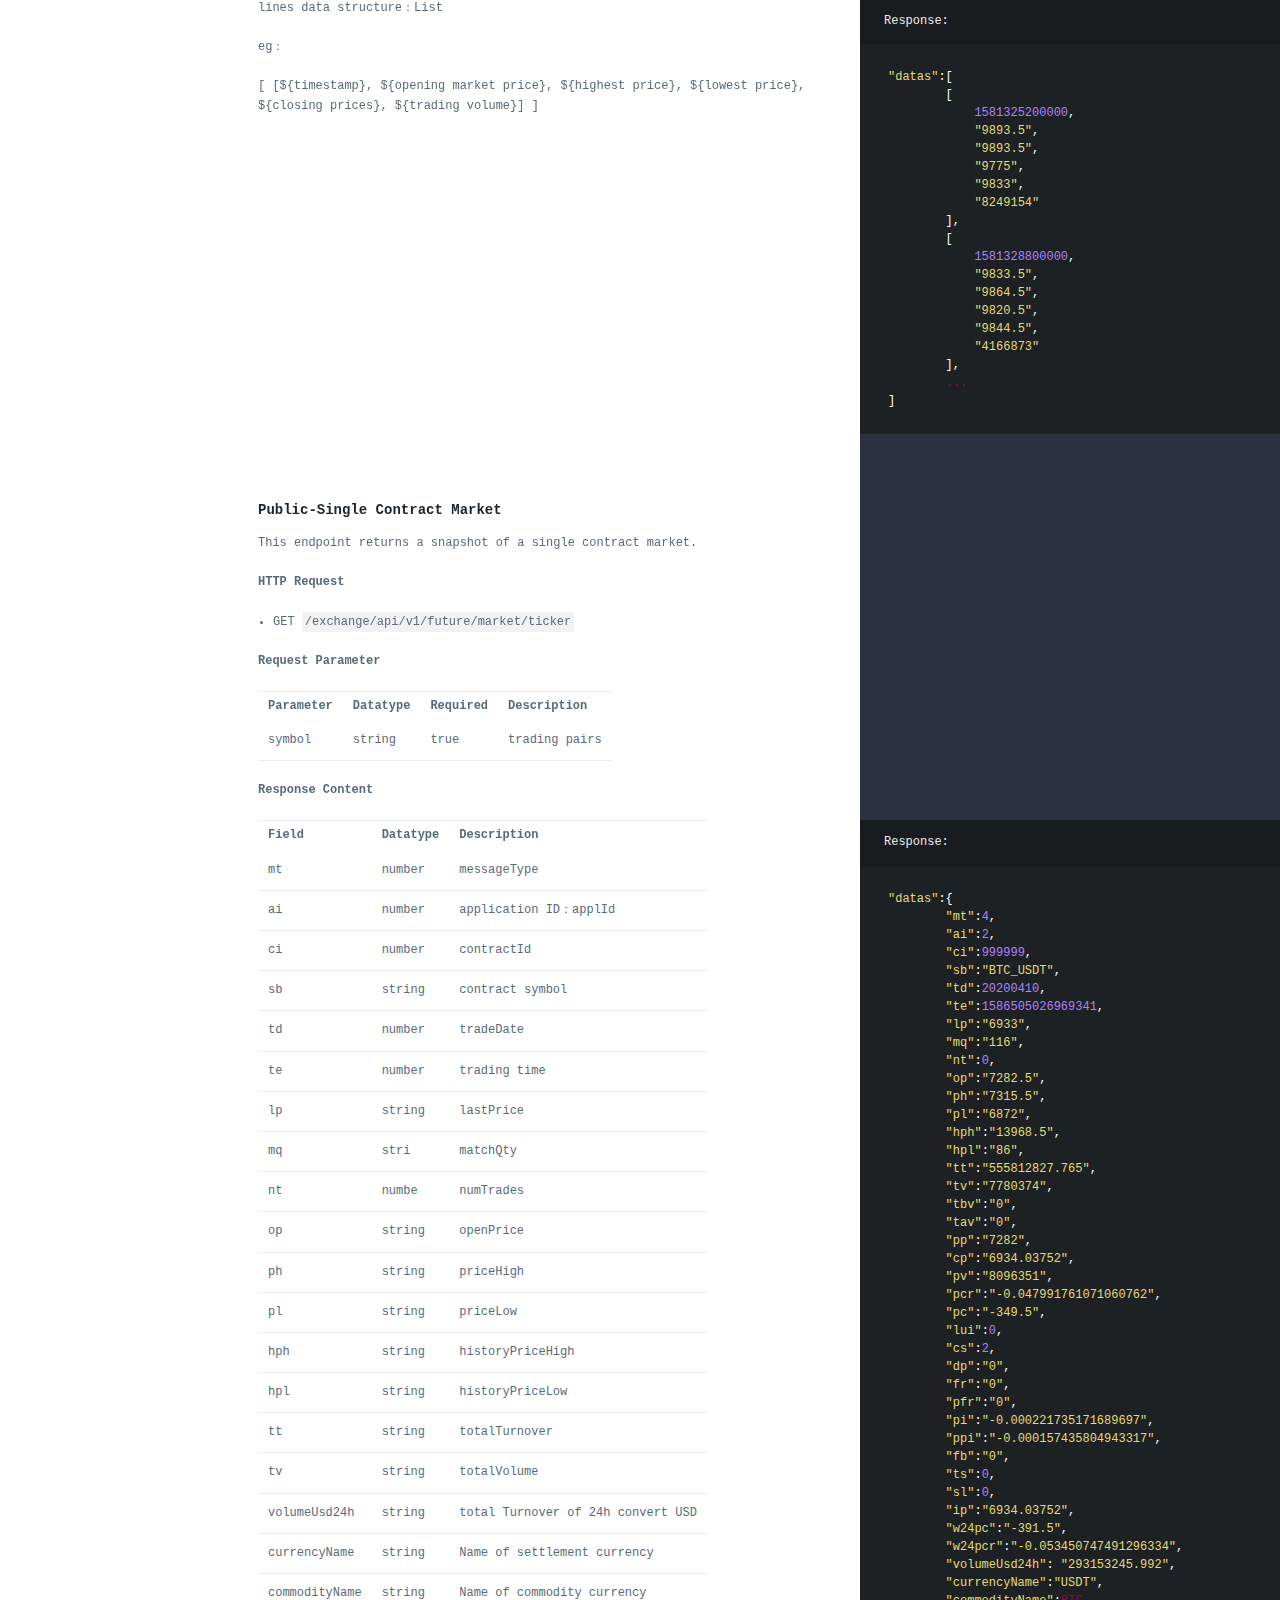
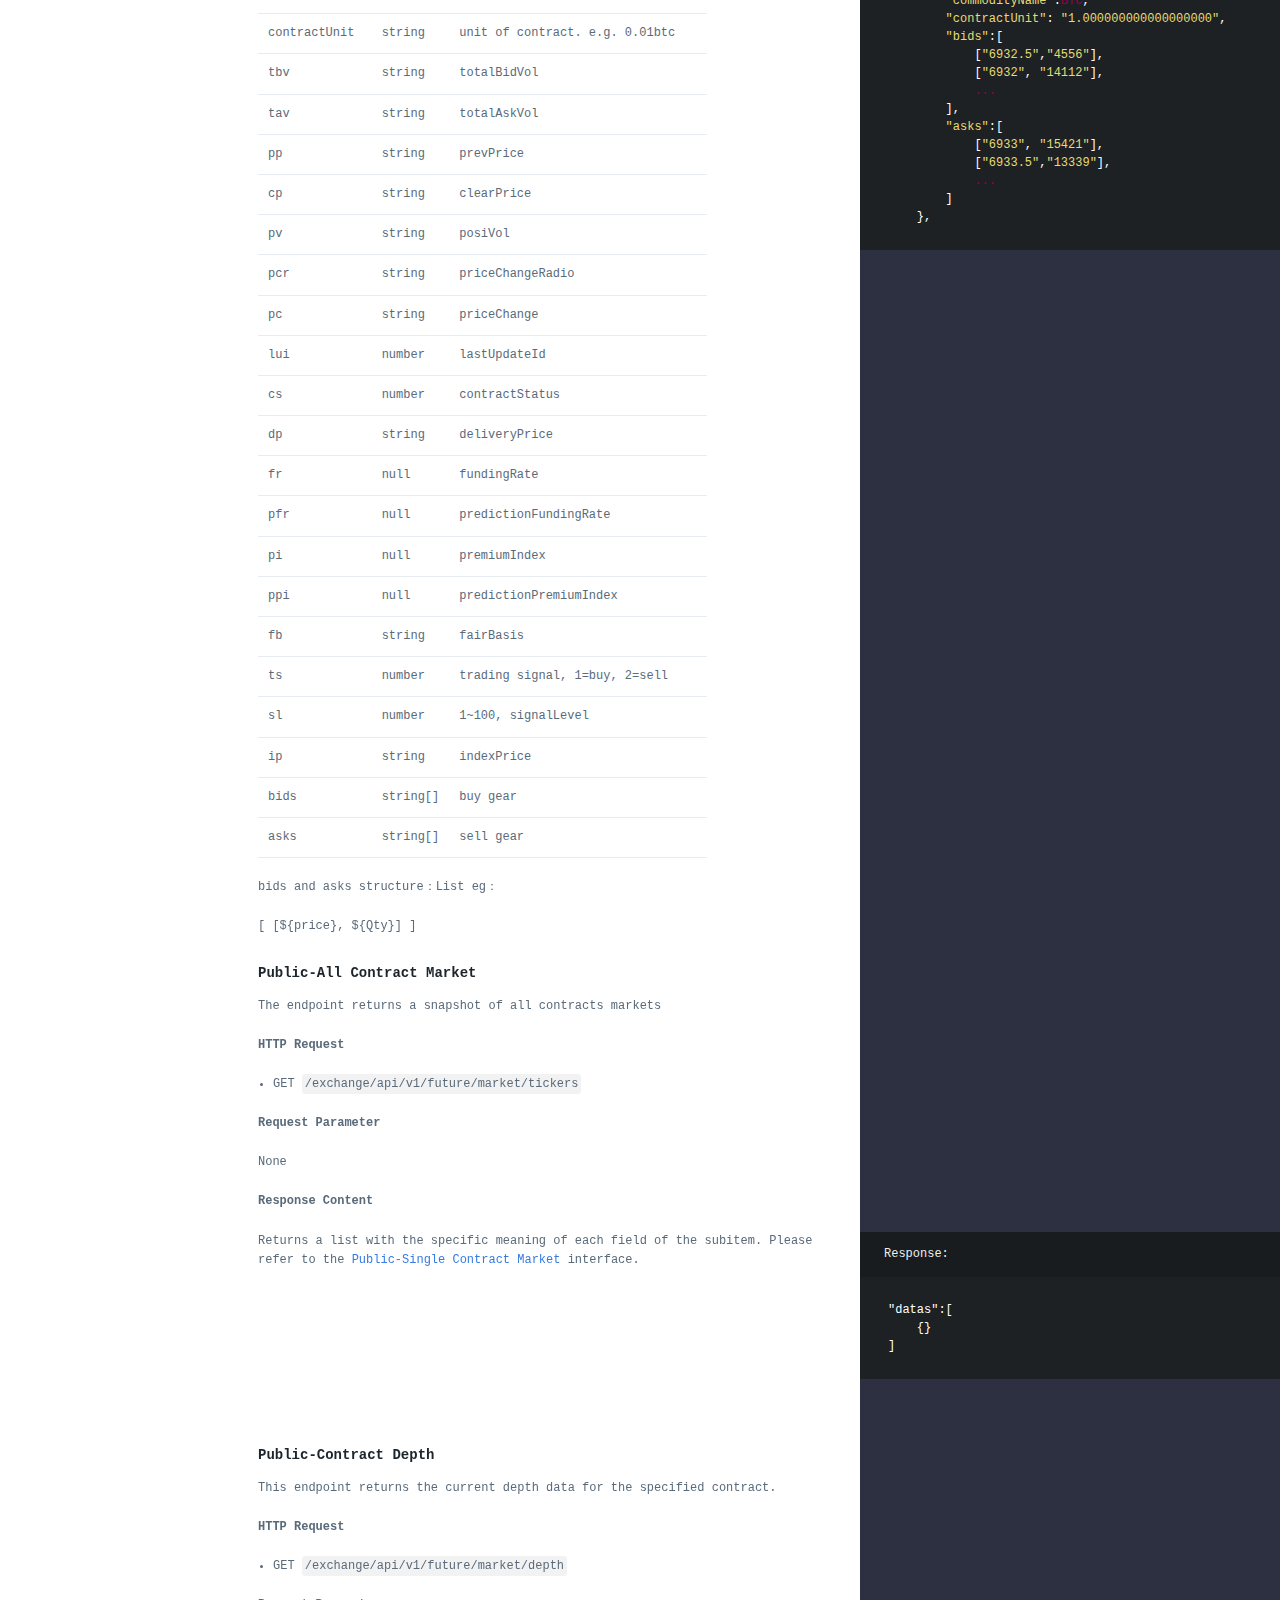
==== commit 8e4bc2d3: "publish: fix" ====
--- a/future/v1/en/index.html
+++ b/future/v1/en/index.html
@@ -1096,6 +1096,9 @@
             </span><span class="s2">"commodityId"</span><span class="p">:</span><span class="s2">"1000000"</span><span class="p">,</span><span class="w">
             </span><span class="s2">"currencyId"</span><span class="p">:</span><span class="s2">"7"</span><span class="p">,</span><span class="w">
             </span><span class="s2">"makerFeeRatio"</span><span class="p">:</span><span class="s2">"0.000250000000000000"</span><span class="p">,</span><span class="w">
+            </span><span class="s2">"contractUnit"</span><span class="p">:</span><span class="w"> </span><span class="mi">10</span><span class="p">,</span><span class="w">
+            </span><span class="s2">"currencyName"</span><span class="p">:</span><span class="s2">"USDT"</span><span class="p">,</span><span class="w">
+            </span><span class="s2">"commodityName"</span><span class="p">:</span><span class="err">XRP</span><span class="p">,</span><span class="w">
             </span><span class="s2">"priceTick"</span><span class="p">:</span><span class="s2">"0.000100000000000000"</span><span class="w">
         </span><span class="p">},</span><span class="w">
         </span><span class="p">{</span><span class="w">
@@ -1105,9 +1108,25 @@
             </span><span class="s2">"takerFeeRatio"</span><span class="p">:</span><span class="s2">"0.000750000000000000"</span><span class="p">,</span><span class="w">
             </span><span class="s2">"commodityId"</span><span class="p">:</span><span class="s2">"6"</span><span class="p">,</span><span class="w">
             </span><span class="s2">"currencyId"</span><span class="p">:</span><span class="s2">"7"</span><span class="p">,</span><span class="w">
+            </span><span class="s2">"contractUnit"</span><span class="p">:</span><span class="w"> </span><span class="mf">0.1</span><span class="p">,</span><span class="w">
+            </span><span class="s2">"currencyName"</span><span class="p">:</span><span class="s2">"USDT"</span><span class="p">,</span><span class="w">
+            </span><span class="s2">"commodityName"</span><span class="p">:</span><span class="err">BCH</span><span class="p">,</span><span class="w">
             </span><span class="s2">"makerFeeRatio"</span><span class="p">:</span><span class="s2">"0.000250000000000000"</span><span class="p">,</span><span class="w">
             </span><span class="s2">"priceTick"</span><span class="p">:</span><span class="s2">"0.050000000000000000"</span><span class="w">
         </span><span class="p">},</span><span class="w">
+        </span><span class="p">{</span><span class="w">
+            </span><span class="s2">"symbol"</span><span class="p">:</span><span class="w"> </span><span class="s2">"BTC_USD-R"</span><span class="p">,</span><span class="w">
+            </span><span class="s2">"lotSize"</span><span class="p">:</span><span class="w"> </span><span class="s2">"1.000000000000000000"</span><span class="p">,</span><span class="w">
+            </span><span class="s2">"contractId"</span><span class="p">:</span><span class="w"> </span><span class="mi">1000001</span><span class="p">,</span><span class="w">
+            </span><span class="s2">"takerFeeRatio"</span><span class="p">:</span><span class="w"> </span><span class="s2">"0.000750000000000000"</span><span class="p">,</span><span class="w">
+            </span><span class="s2">"commodityId"</span><span class="p">:</span><span class="w"> </span><span class="mi">100001</span><span class="p">,</span><span class="w">
+            </span><span class="s2">"currencyId"</span><span class="p">:</span><span class="w"> </span><span class="mi">2</span><span class="p">,</span><span class="w">
+            </span><span class="s2">"contractUnit"</span><span class="p">:</span><span class="w"> </span><span class="mi">1</span><span class="p">,</span><span class="w">
+            </span><span class="s2">"currencyName"</span><span class="p">:</span><span class="s2">"BTC"</span><span class="p">,</span><span class="w">
+            </span><span class="s2">"commodityName"</span><span class="p">:</span><span class="err">USD</span><span class="p">,</span><span class="w">
+            </span><span class="s2">"makerFeeRatio"</span><span class="p">:</span><span class="w"> </span><span class="s2">"0.000250000000000000"</span><span class="p">,</span><span class="w">
+            </span><span class="s2">"priceTick"</span><span class="p">:</span><span class="w"> </span><span class="s2">"0.5"</span><span class="w">
+          </span><span class="p">},</span><span class="w">
         </span><span class="err">...</span><span class="w">
 </span><span class="p">]</span><span class="w">
 </span></code></pre>
@@ -1147,6 +1166,11 @@
 <td>priceTick</td>
 <td>string</td>
 <td>Minimum quoted unit</td>
+</tr>
+<tr>
+<td>contractUnit</td>
+<td>decimal</td>
+<td>unit of contract</td>
 </tr>
 <tr>
 <td>makerFeeRatio</td>
@@ -1328,7 +1352,7 @@
         </span><span class="s2">"mt"</span><span class="p">:</span><span class="mi">4</span><span class="p">,</span><span class="w">
         </span><span class="s2">"ai"</span><span class="p">:</span><span class="mi">2</span><span class="p">,</span><span class="w">
         </span><span class="s2">"ci"</span><span class="p">:</span><span class="mi">999999</span><span class="p">,</span><span class="w">
-        </span><span class="s2">"sb"</span><span class="p">:</span><span class="s2">"BTC_ZUSD"</span><span class="p">,</span><span class="w">
+        </span><span class="s2">"sb"</span><span class="p">:</span><span class="s2">"BTC_USDT"</span><span class="p">,</span><span class="w">
         </span><span class="s2">"td"</span><span class="p">:</span><span class="mi">20200410</span><span class="p">,</span><span class="w">
         </span><span class="s2">"te"</span><span class="p">:</span><span class="mi">1586505026969341</span><span class="p">,</span><span class="w">
         </span><span class="s2">"lp"</span><span class="p">:</span><span class="s2">"6933"</span><span class="p">,</span><span class="w">
@@ -1361,6 +1385,10 @@
         </span><span class="s2">"ip"</span><span class="p">:</span><span class="s2">"6934.03752"</span><span class="p">,</span><span class="w">
         </span><span class="s2">"w24pc"</span><span class="p">:</span><span class="s2">"-391.5"</span><span class="p">,</span><span class="w">
         </span><span class="s2">"w24pcr"</span><span class="p">:</span><span class="s2">"-0.053450747491296334"</span><span class="p">,</span><span class="w">
+        </span><span class="s2">"volumeUsd24h"</span><span class="p">:</span><span class="w"> </span><span class="s2">"293153245.992"</span><span class="p">,</span><span class="w">
+        </span><span class="s2">"currencyName"</span><span class="p">:</span><span class="s2">"USDT"</span><span class="p">,</span><span class="w">
+        </span><span class="s2">"commodityName"</span><span class="p">:</span><span class="err">BTC</span><span class="p">,</span><span class="w">
+        </span><span class="s2">"contractUnit"</span><span class="p">:</span><span class="w"> </span><span class="s2">"1.000000000000000000"</span><span class="p">,</span><span class="w">
         </span><span class="s2">"bids"</span><span class="p">:[</span><span class="w">
             </span><span class="p">[</span><span class="s2">"6932.5"</span><span class="p">,</span><span class="s2">"4556"</span><span class="p">],</span><span class="w">
             </span><span class="p">[</span><span class="s2">"6932"</span><span class="p">,</span><span class="w"> </span><span class="s2">"14112"</span><span class="p">],</span><span class="w">
@@ -1459,6 +1487,26 @@
 <td>tv</td>
 <td>string</td>
 <td>totalVolume</td>
+</tr>
+<tr>
+<td>volumeUsd24h</td>
+<td>string</td>
+<td>total Turnover of 24h convert USD</td>
+</tr>
+<tr>
+<td>currencyName</td>
+<td>string</td>
+<td>Name of settlement currency</td>
+</tr>
+<tr>
+<td>commodityName</td>
+<td>string</td>
+<td>Name of commodity currency</td>
+</tr>
+<tr>
+<td>contractUnit</td>
+<td>string</td>
+<td>unit of contract. e.g. 0.01btc</td>
 </tr>
 <tr>
 <td>tbv</td>
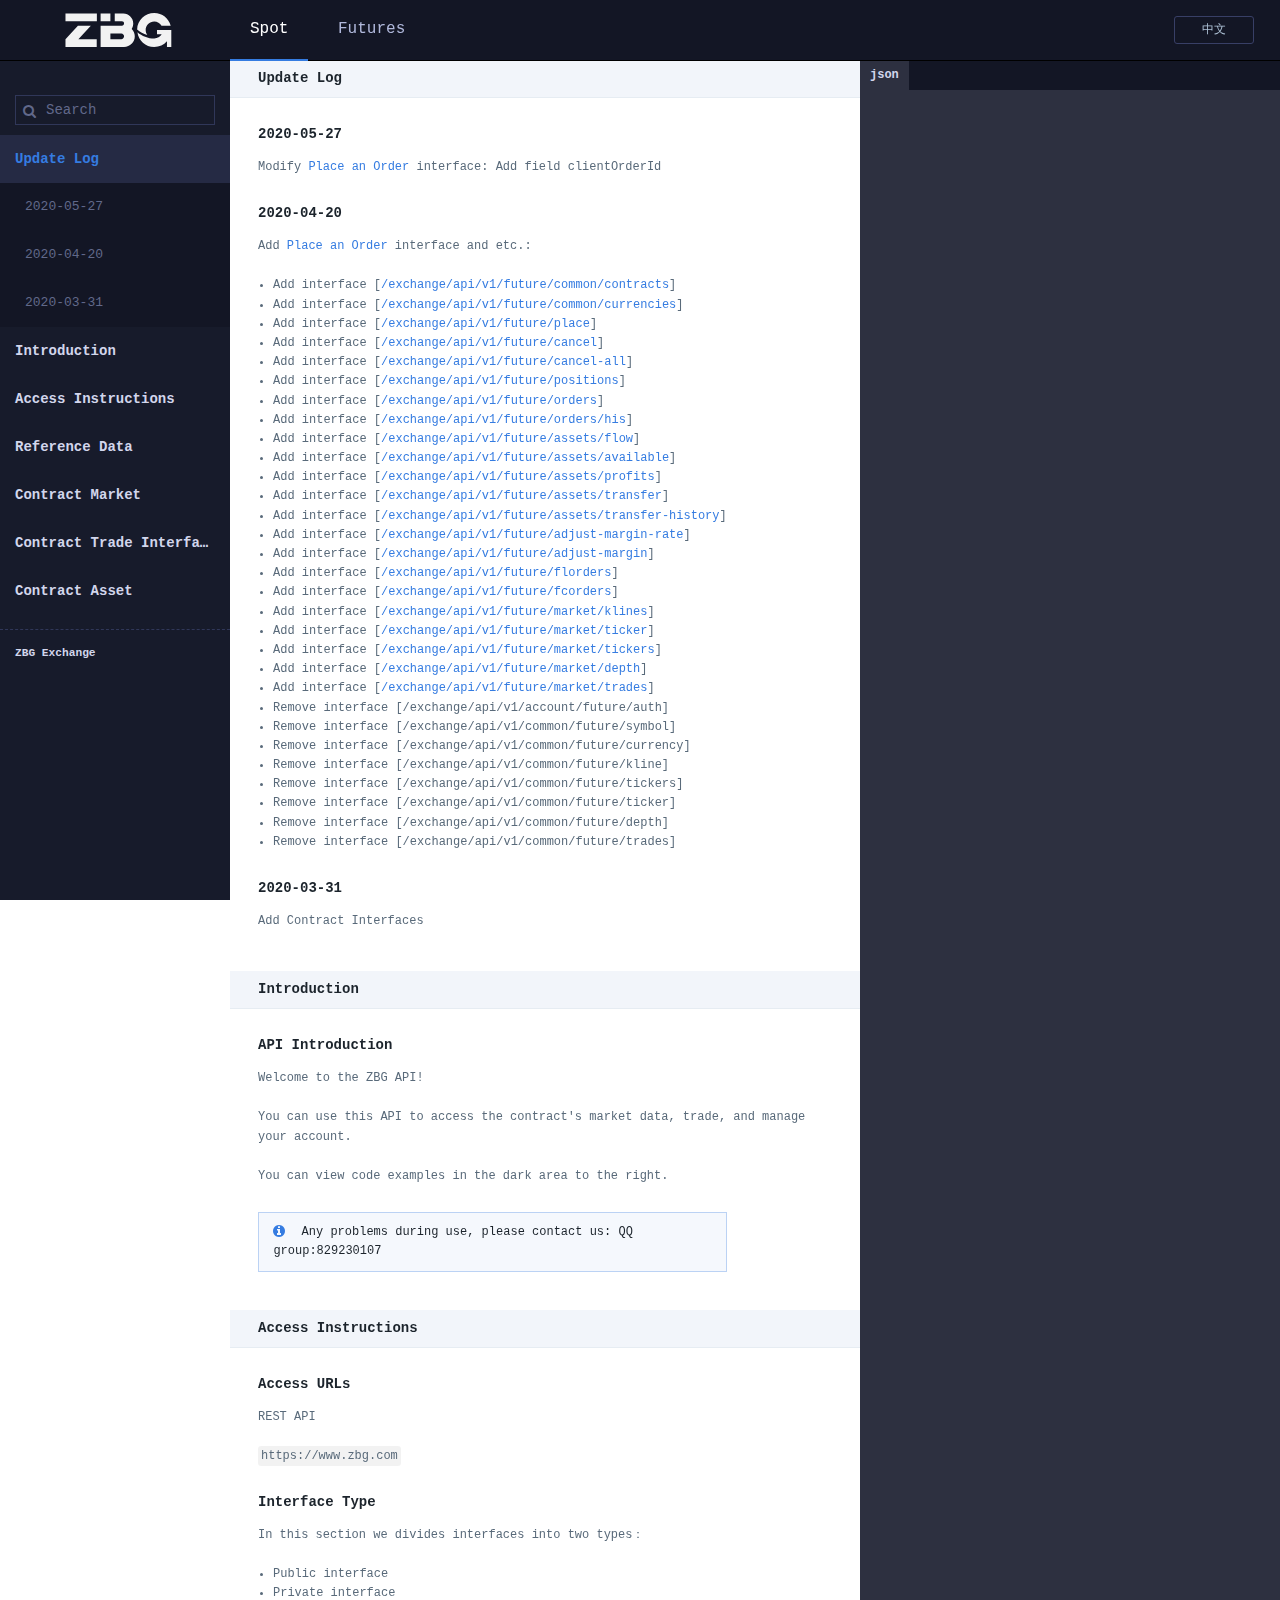
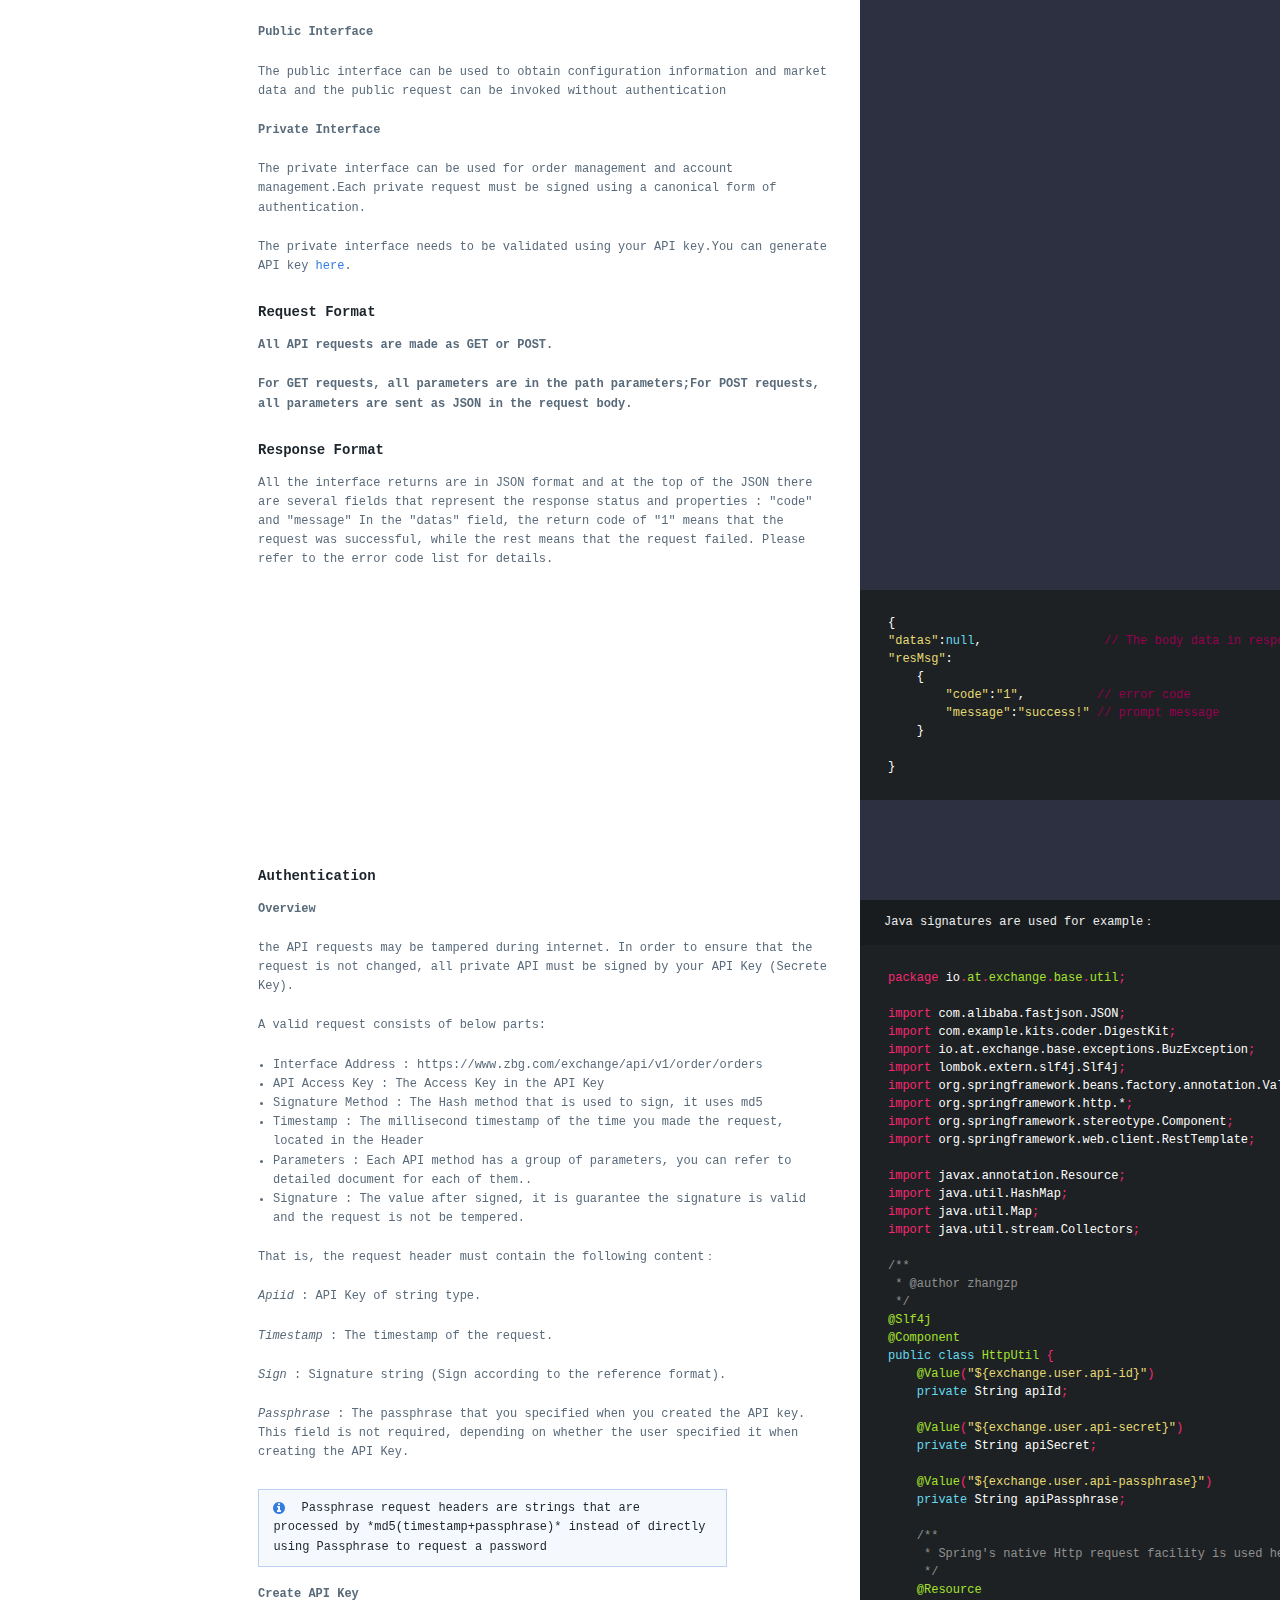
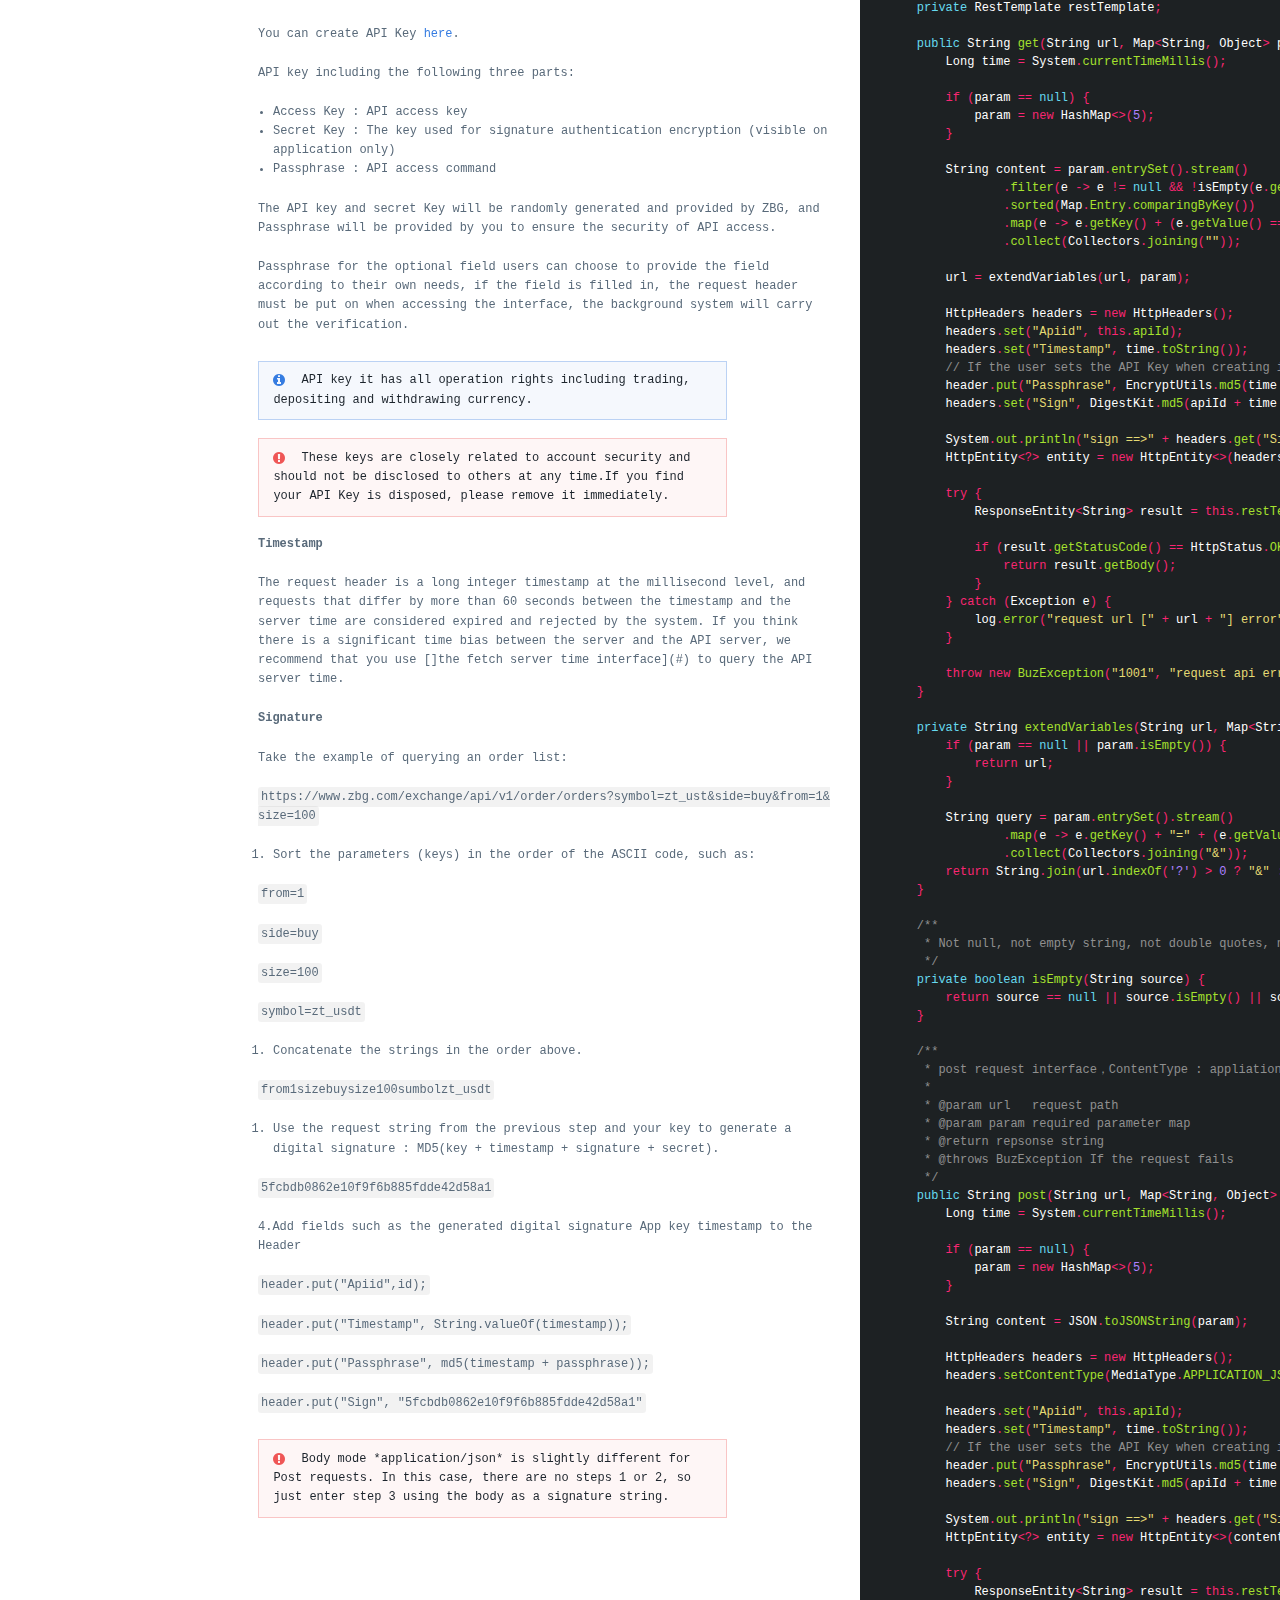
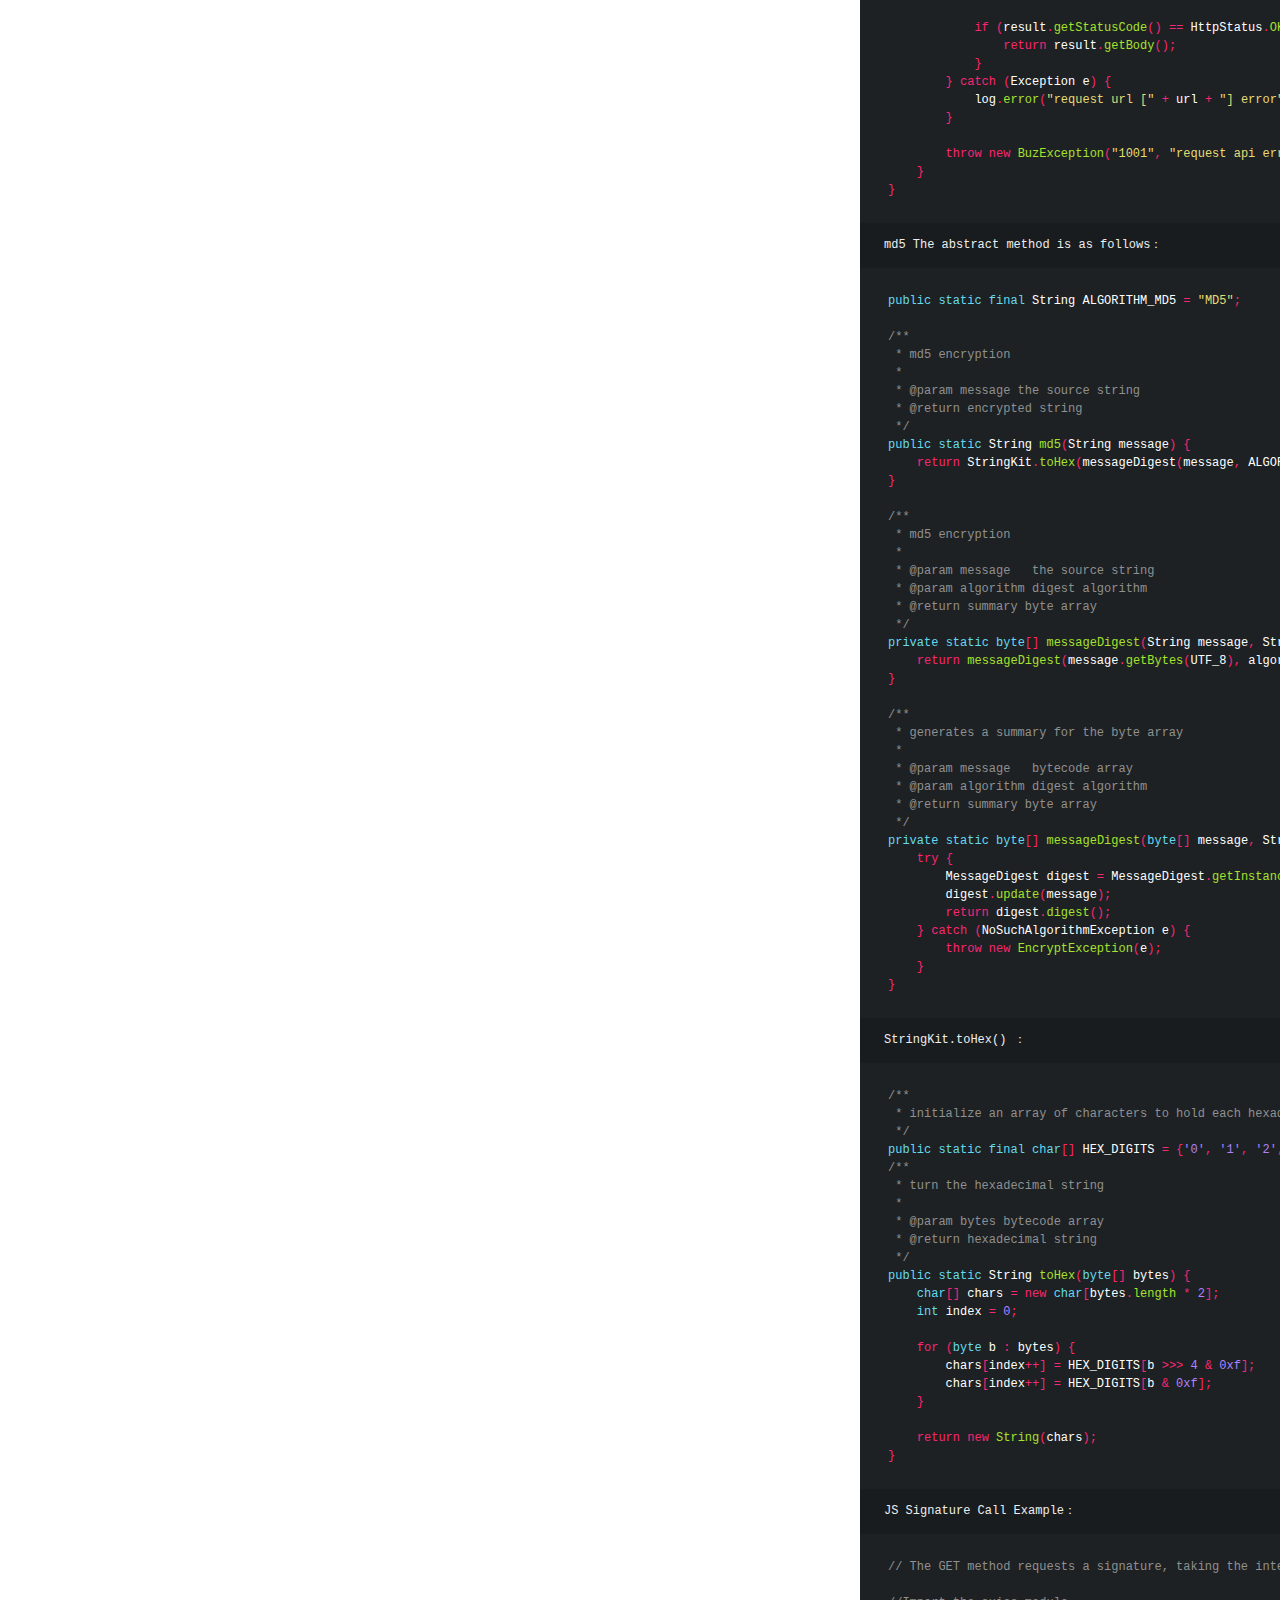
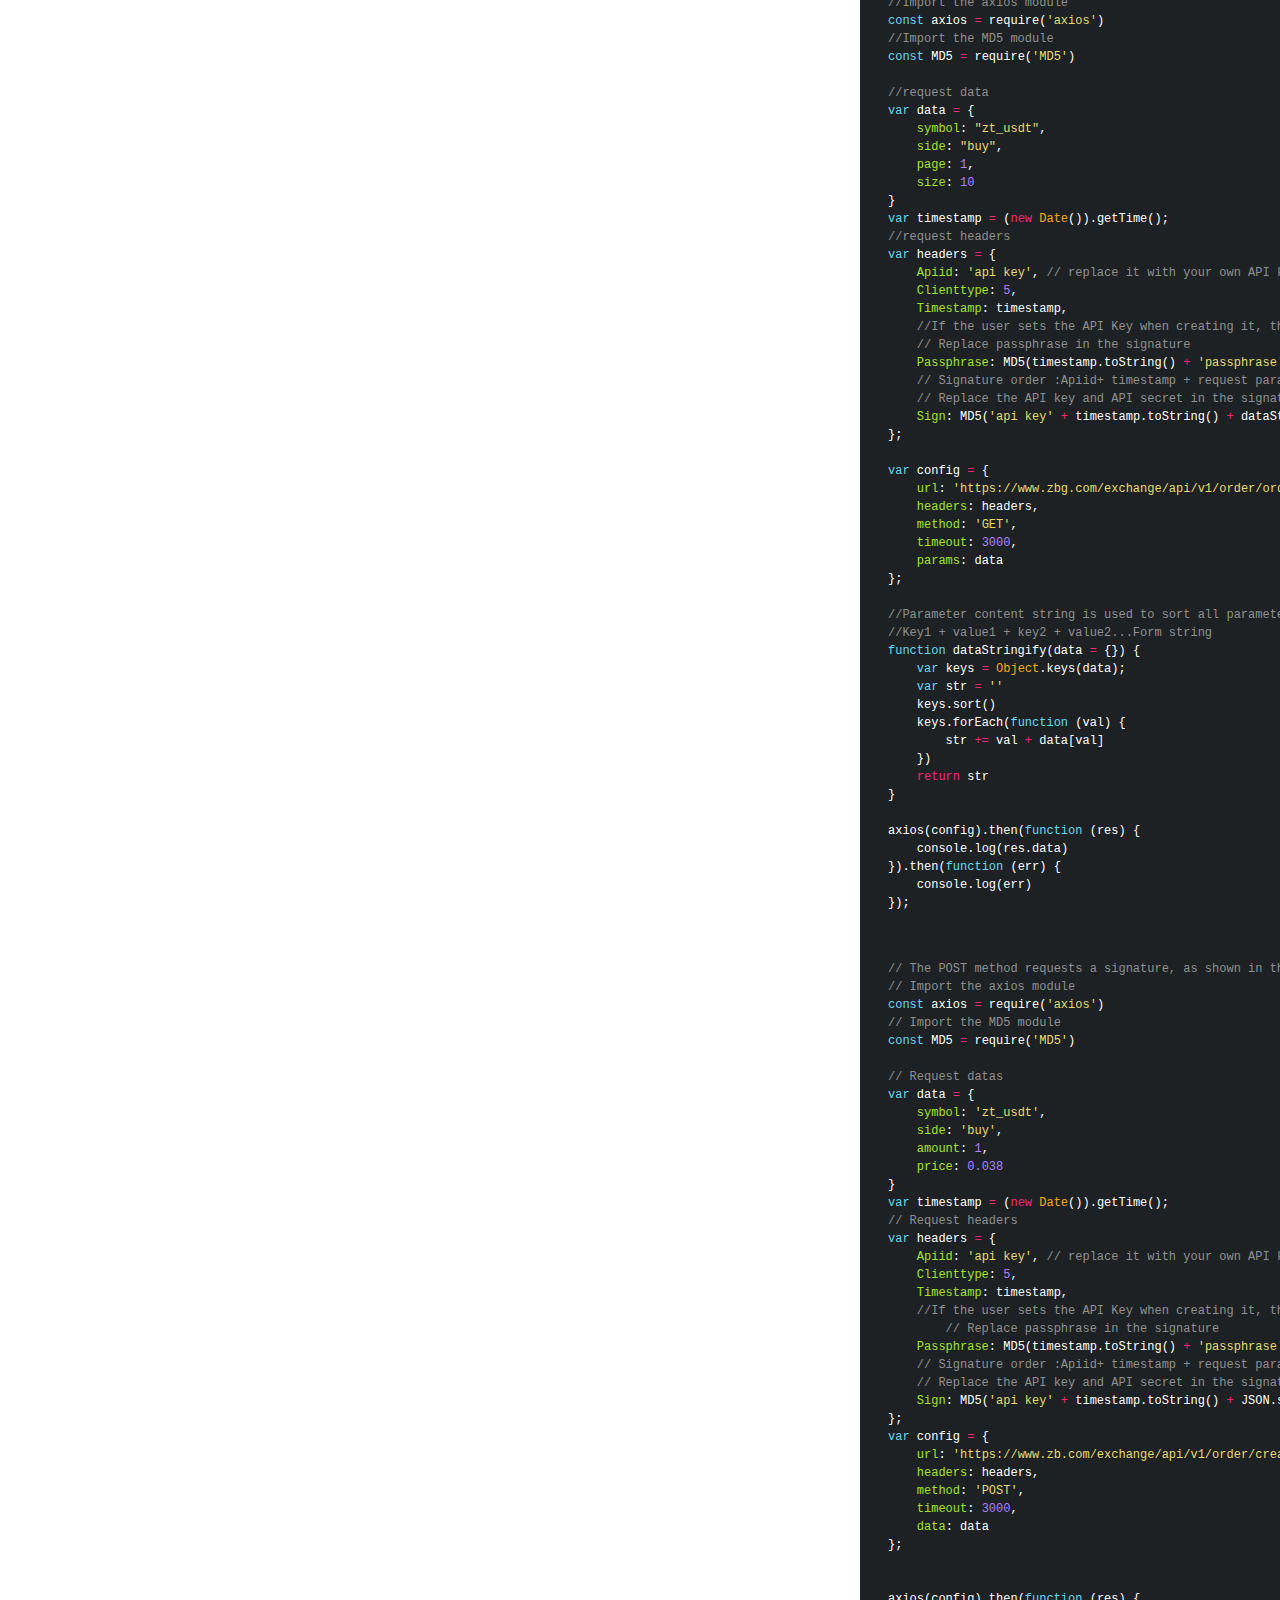
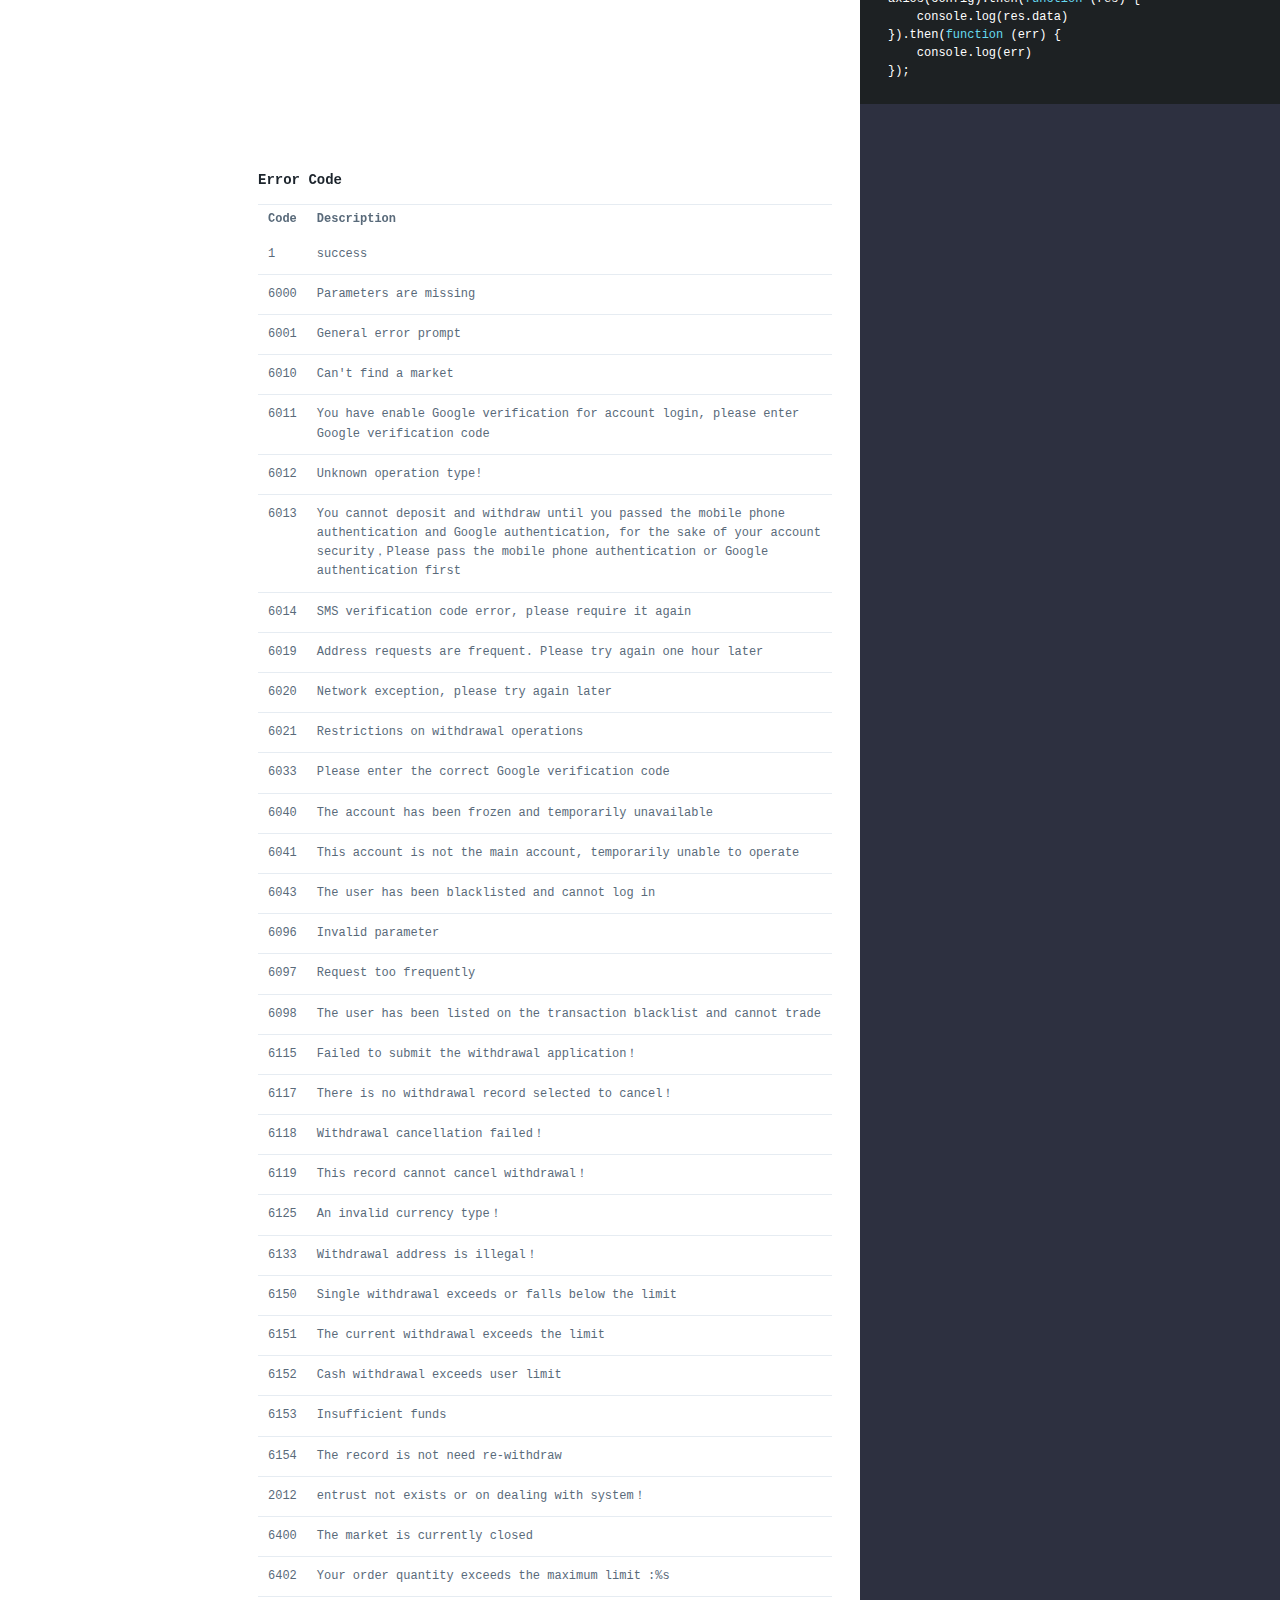
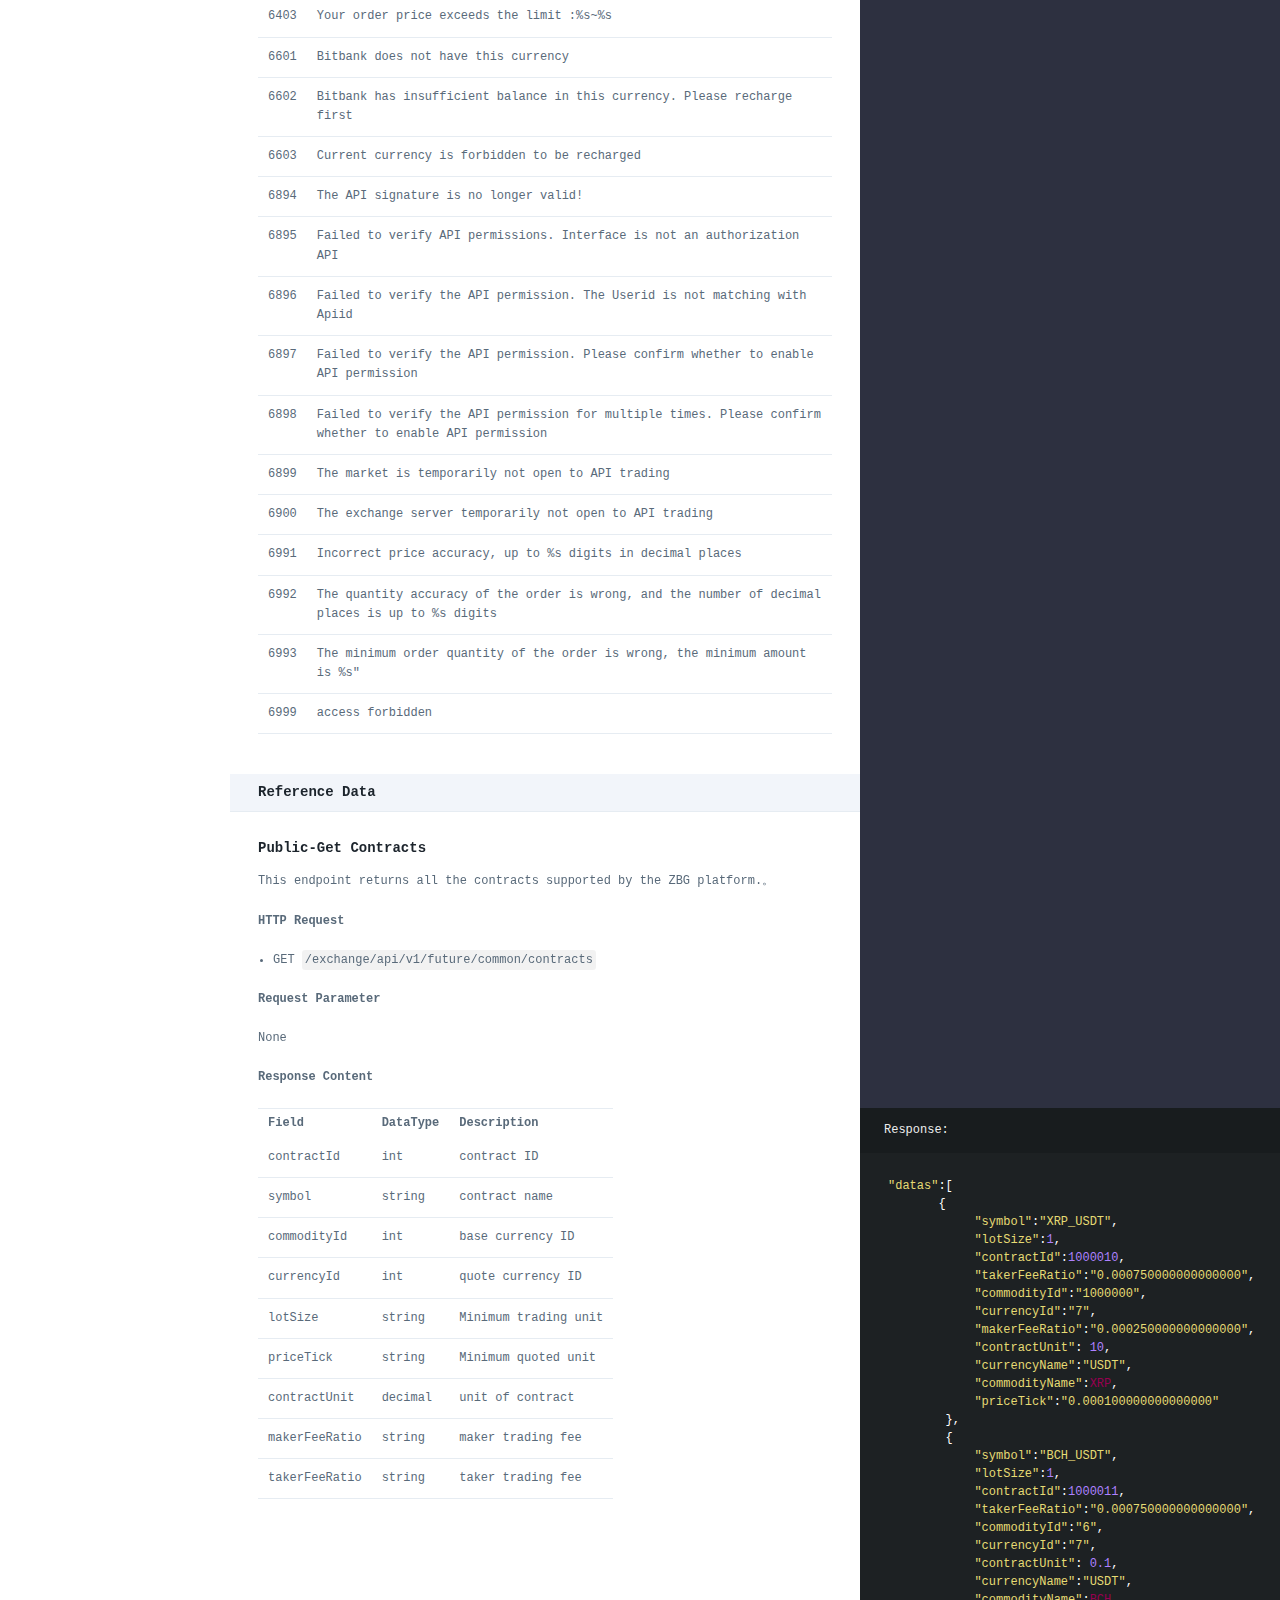
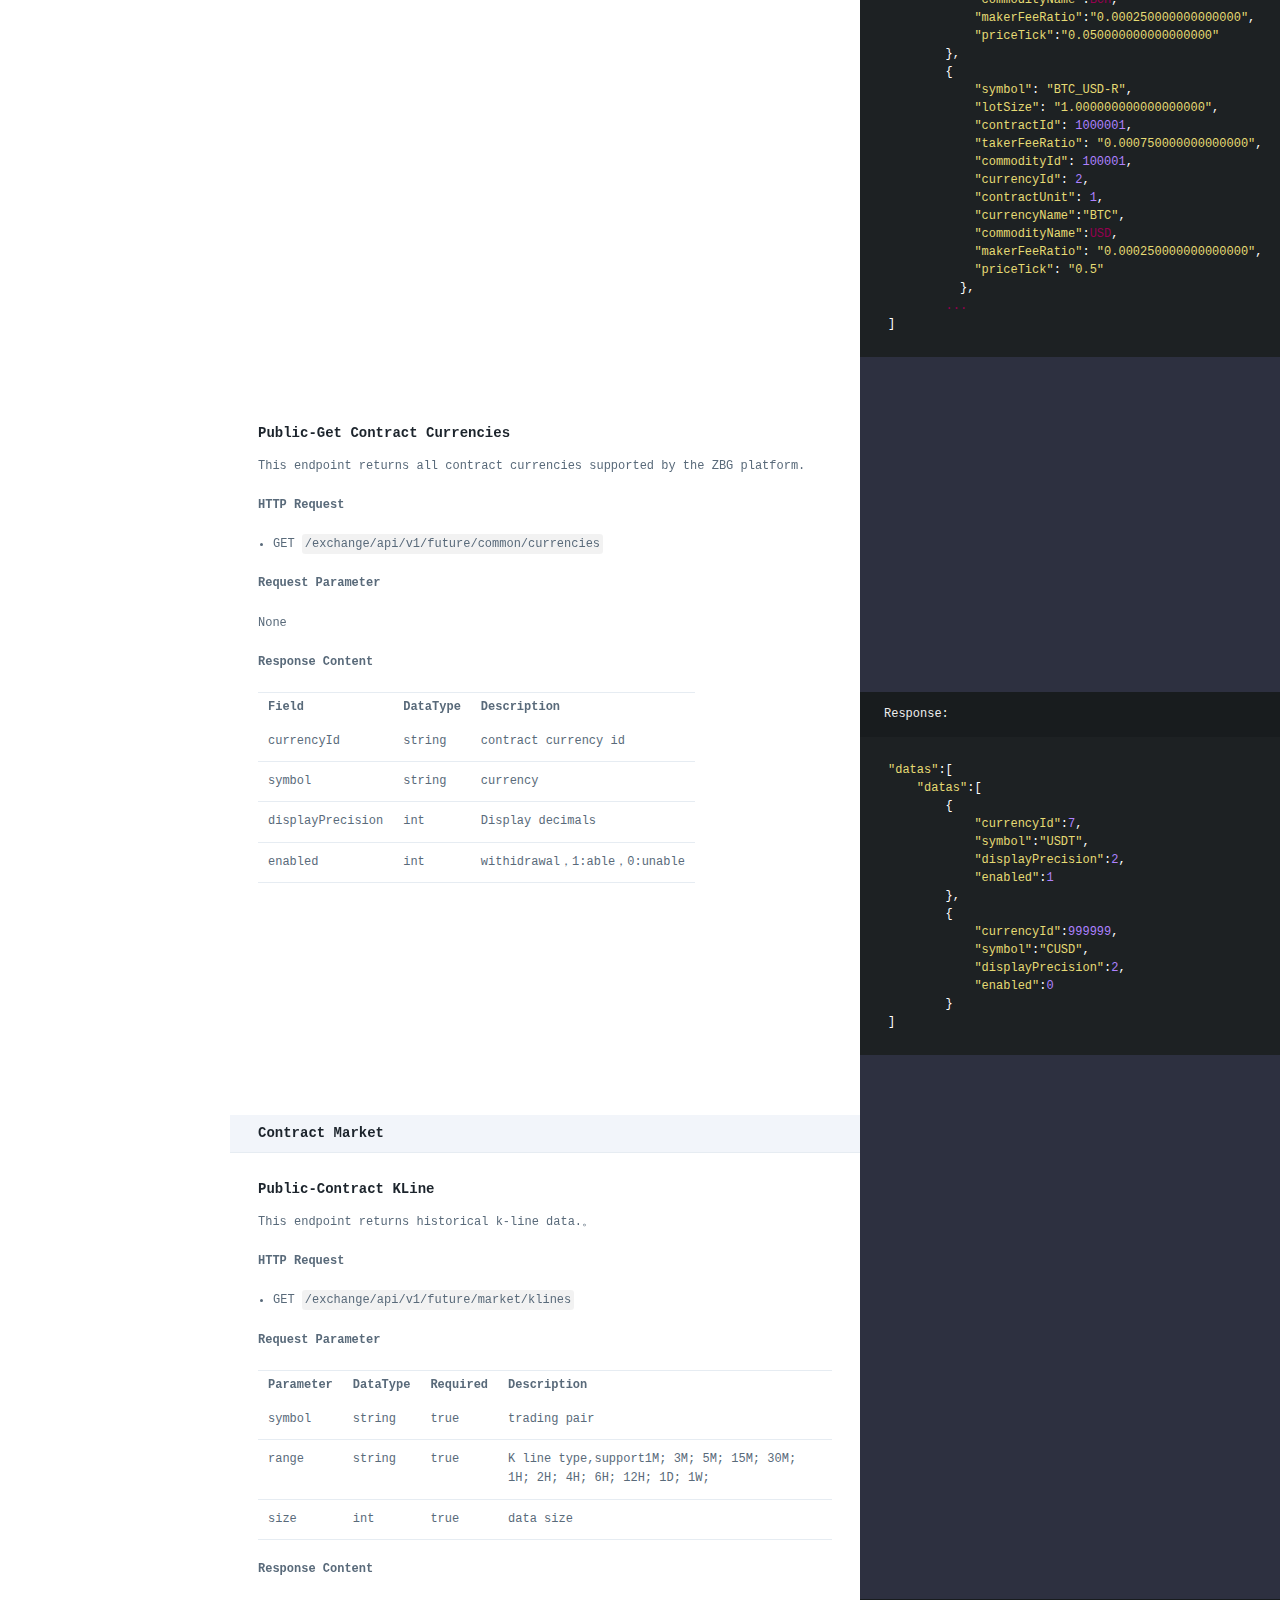
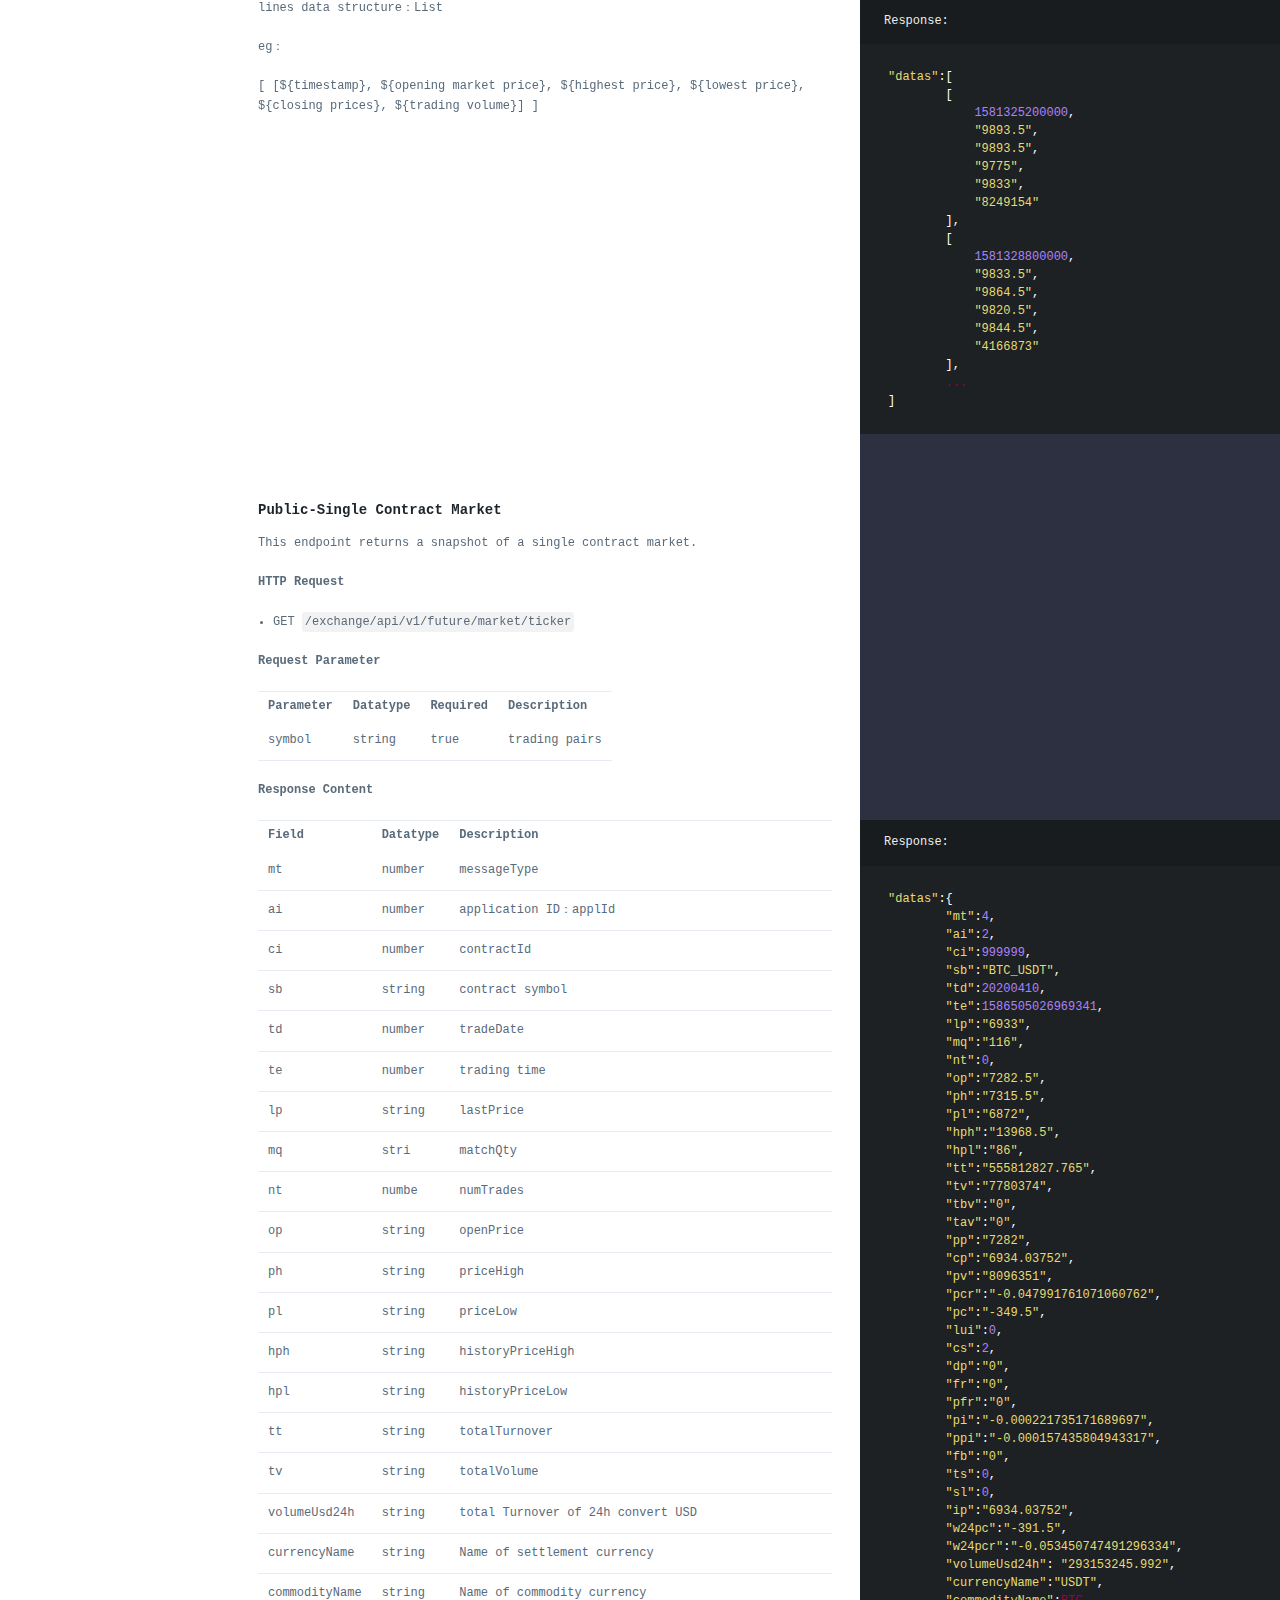
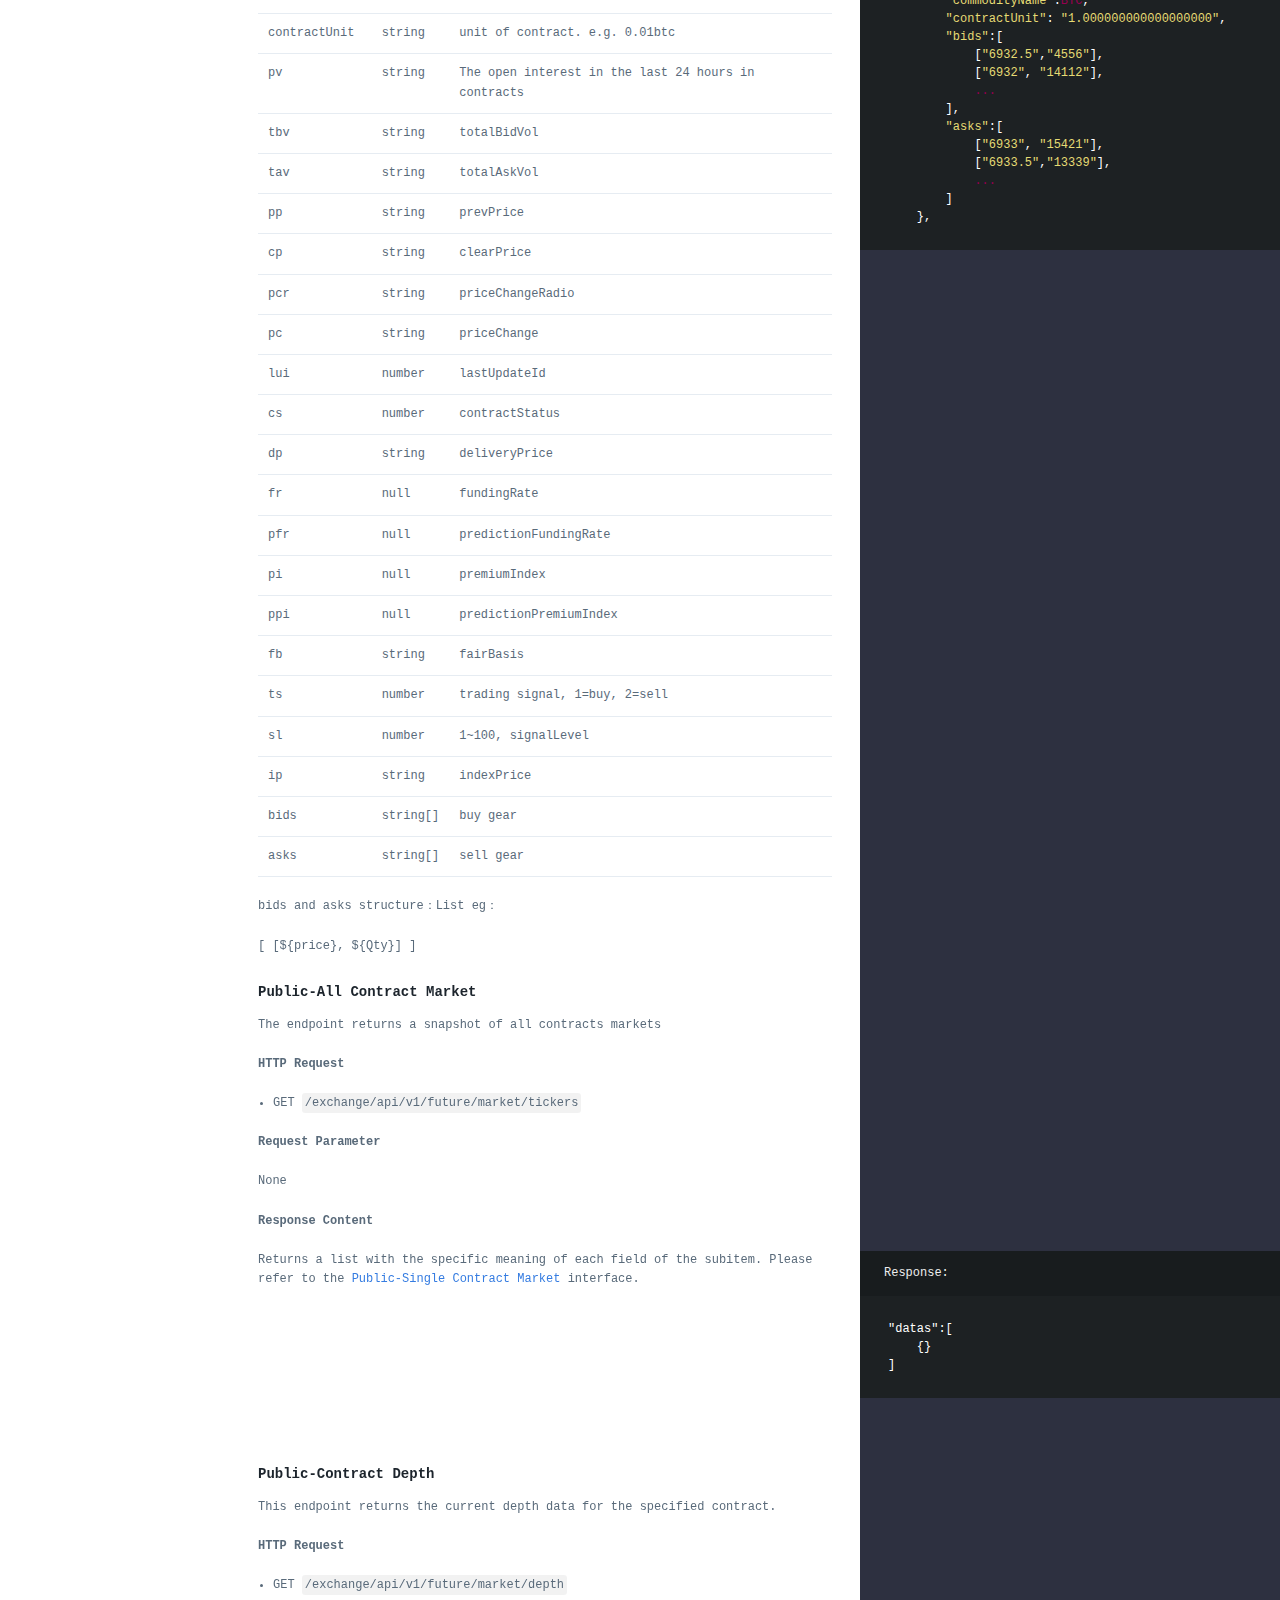
==== commit b2ad152b: "publish: fix" ====
--- a/future/v1/en/index.html
+++ b/future/v1/en/index.html
@@ -1509,6 +1509,11 @@
 <td>unit of contract. e.g. 0.01btc</td>
 </tr>
 <tr>
+<td>pv</td>
+<td>string</td>
+<td>The open interest in the last 24 hours in contracts</td>
+</tr>
+<tr>
 <td>tbv</td>
 <td>string</td>
 <td>totalBidVol</td>
@@ -1527,11 +1532,6 @@
 <td>cp</td>
 <td>string</td>
 <td>clearPrice</td>
-</tr>
-<tr>
-<td>pv</td>
-<td>string</td>
-<td>posiVol</td>
 </tr>
 <tr>
 <td>pcr</td>
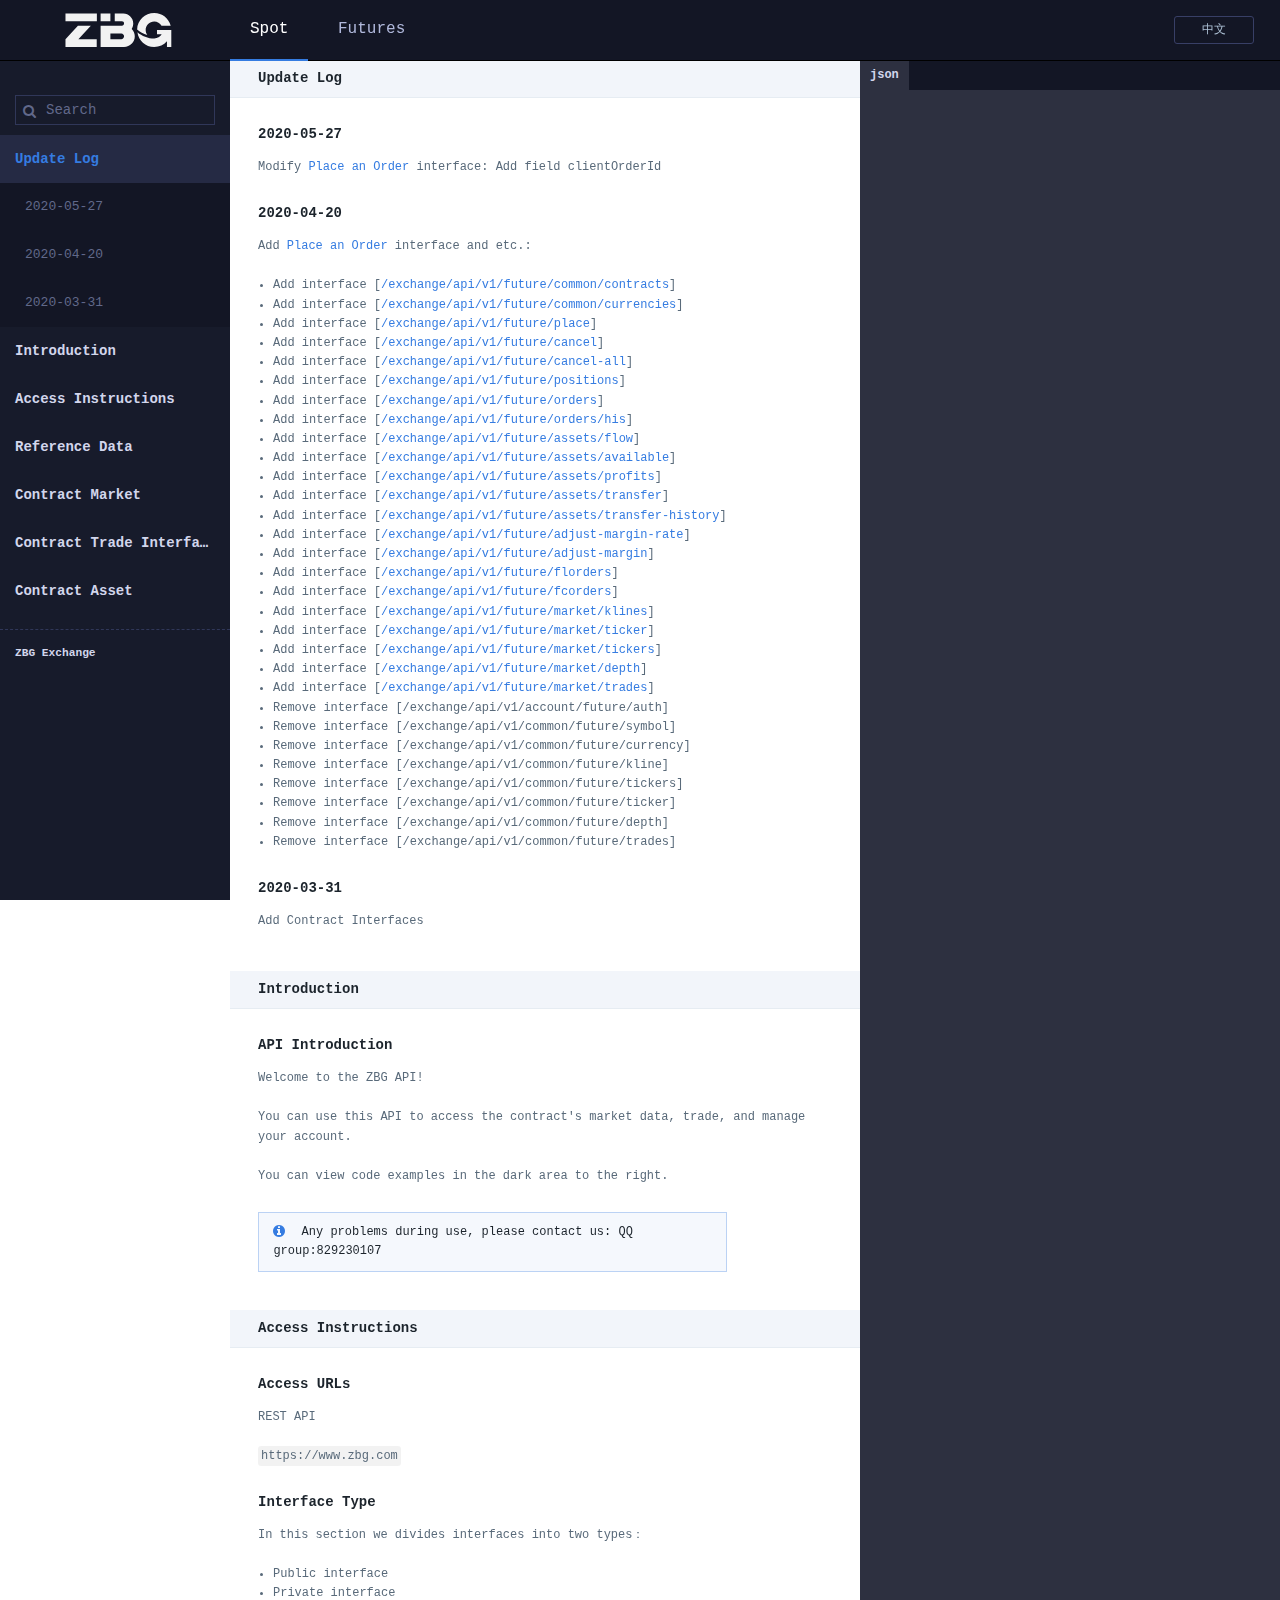
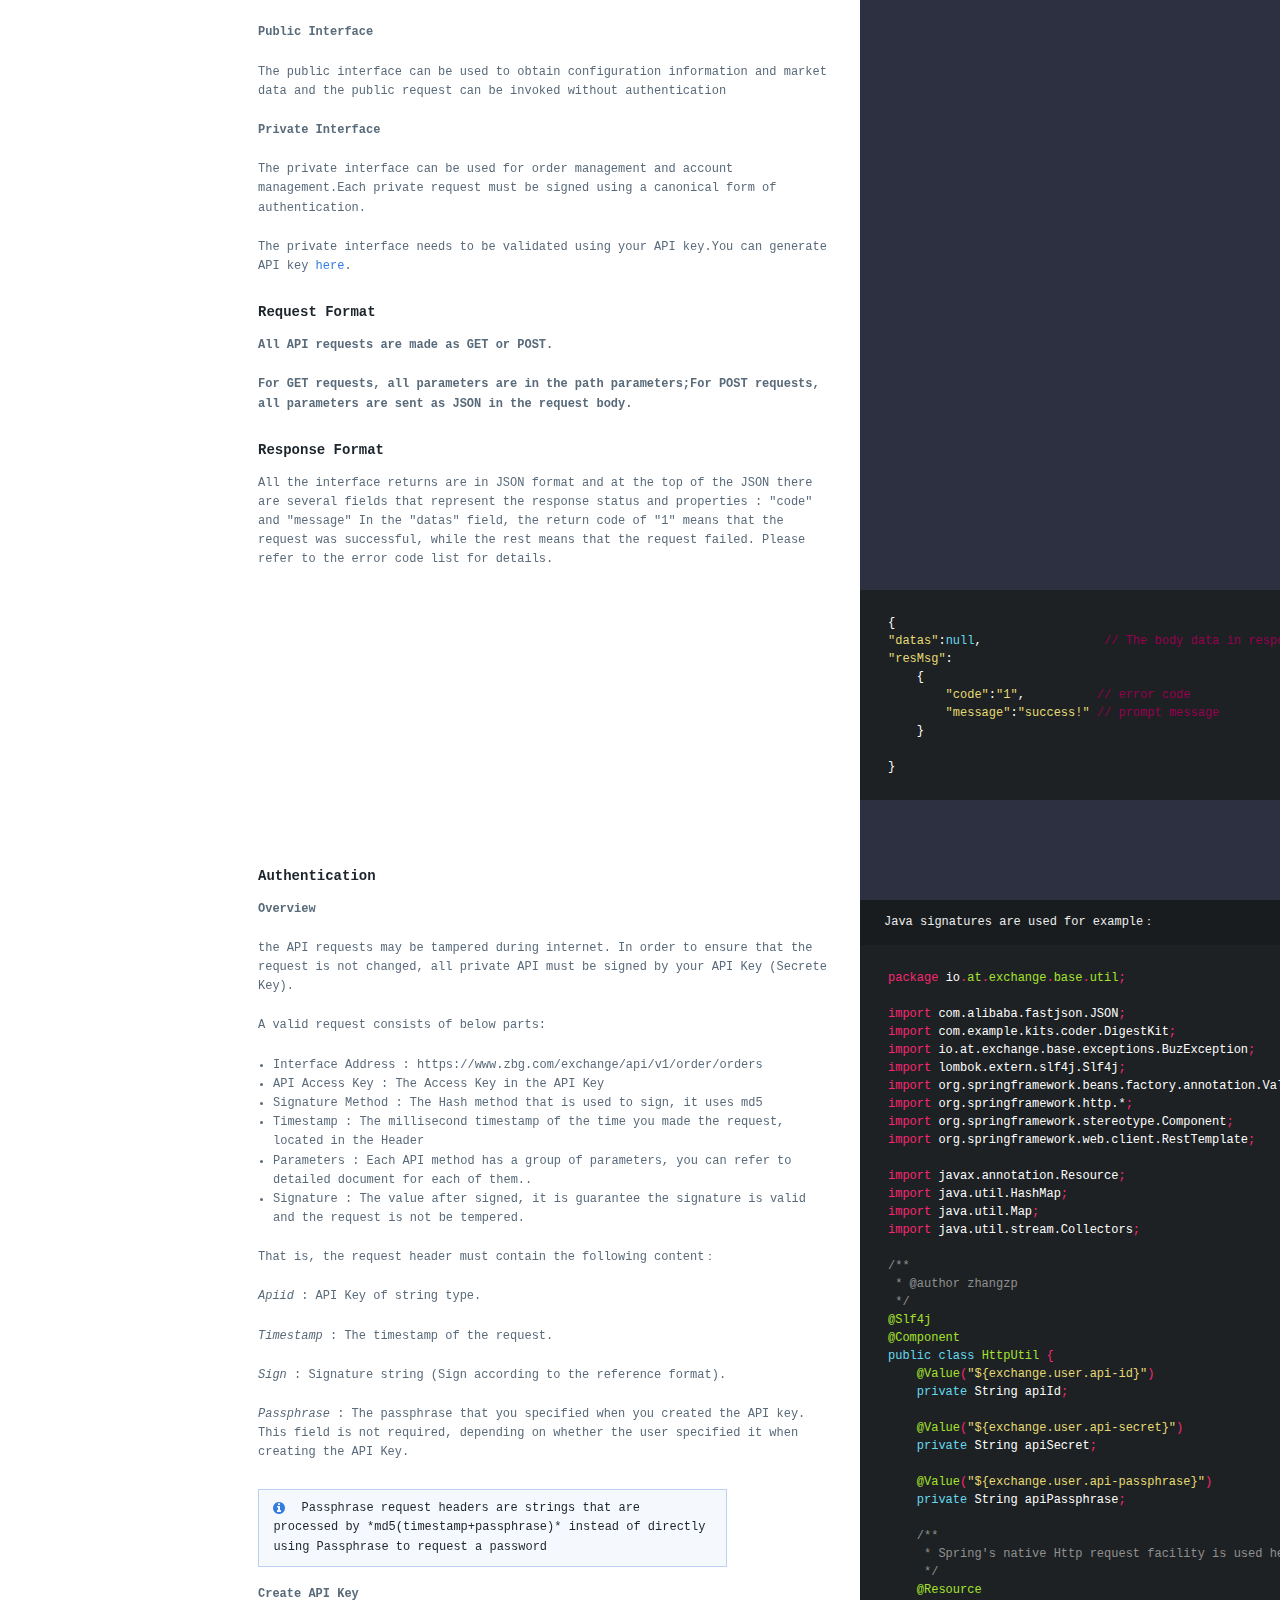
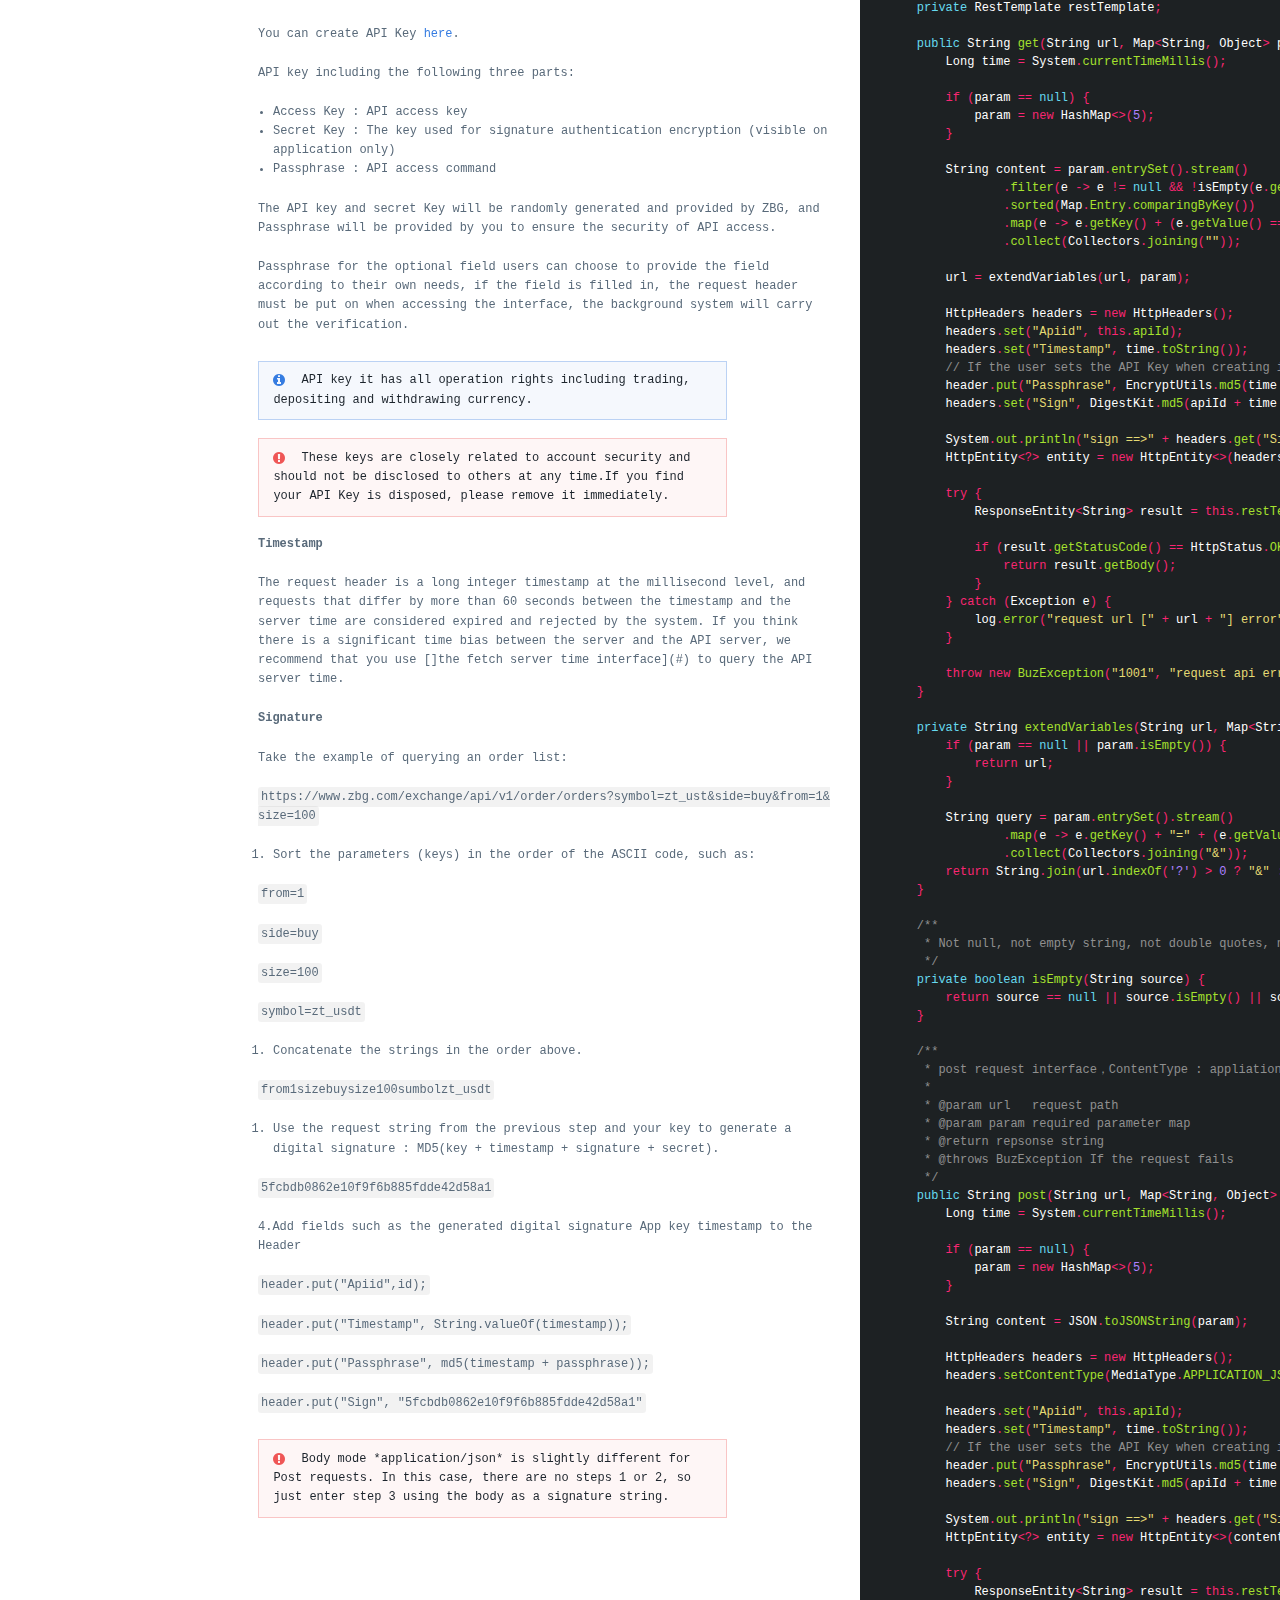
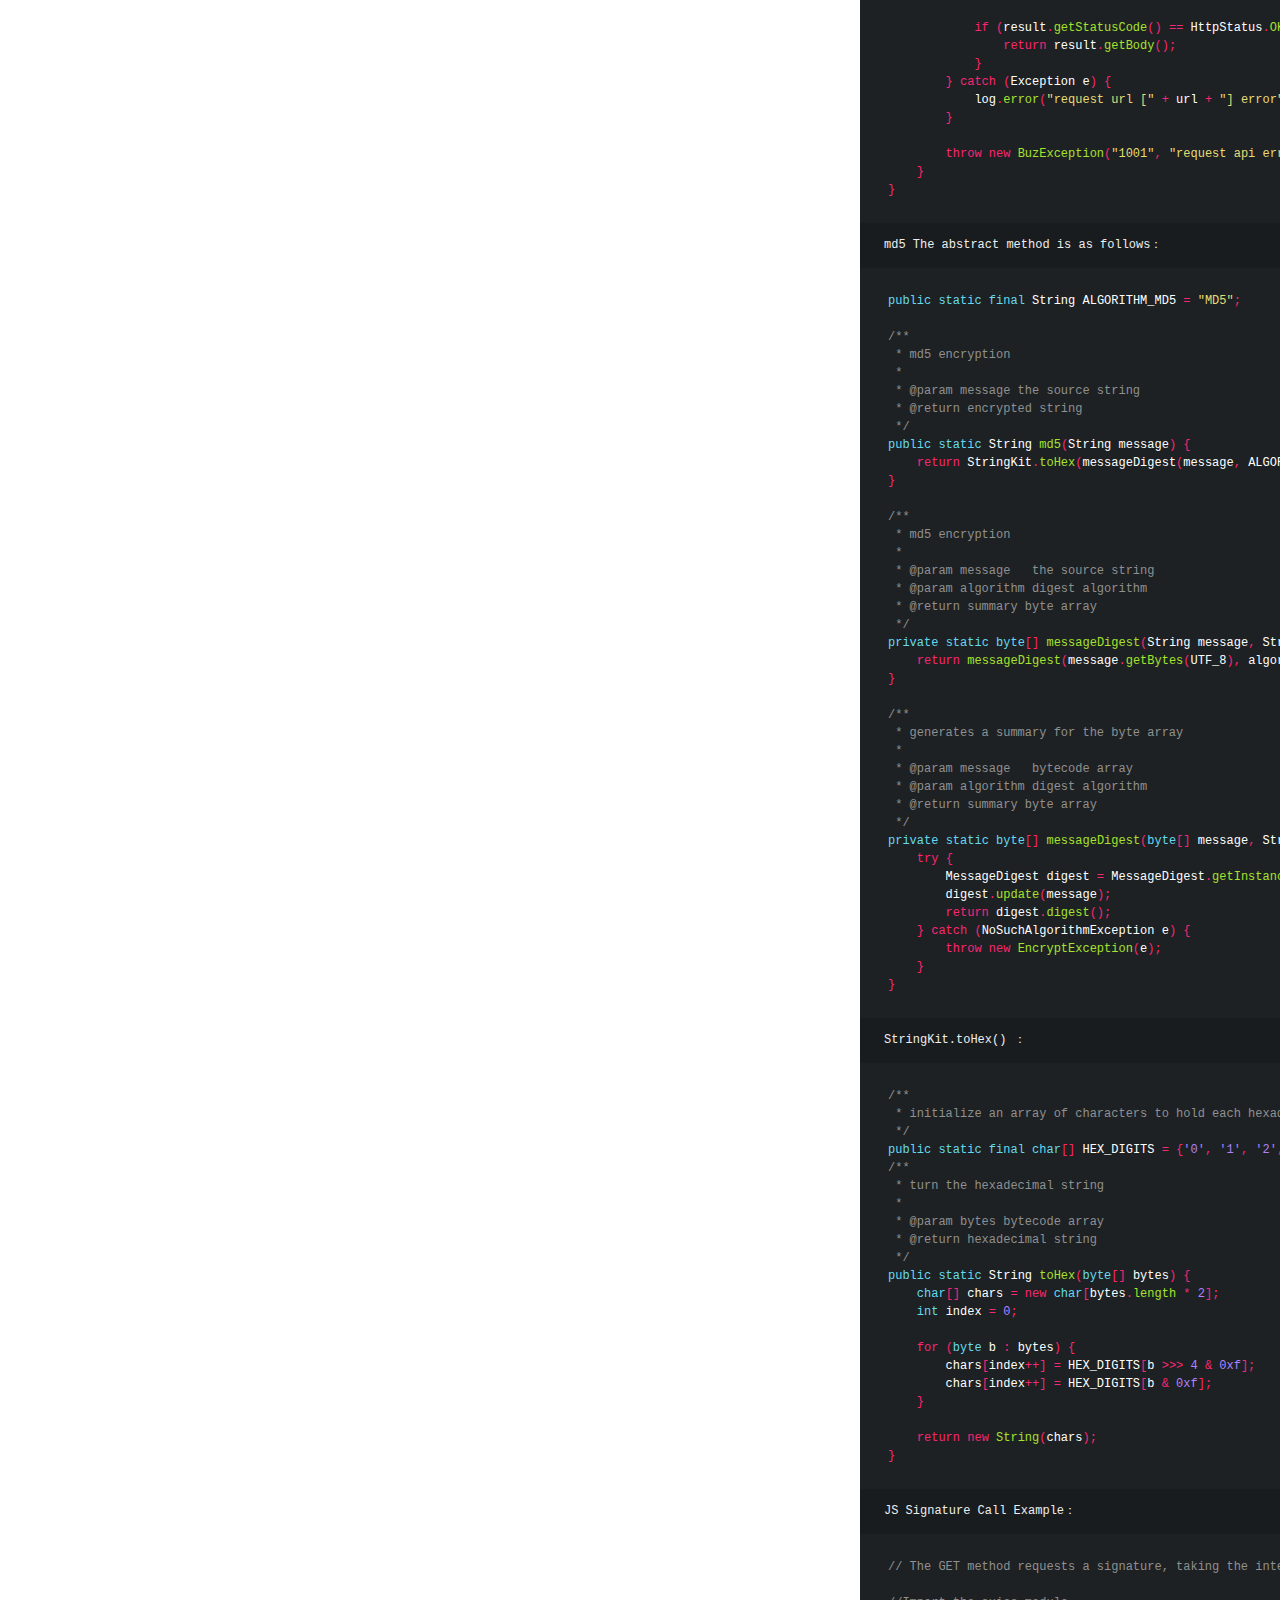
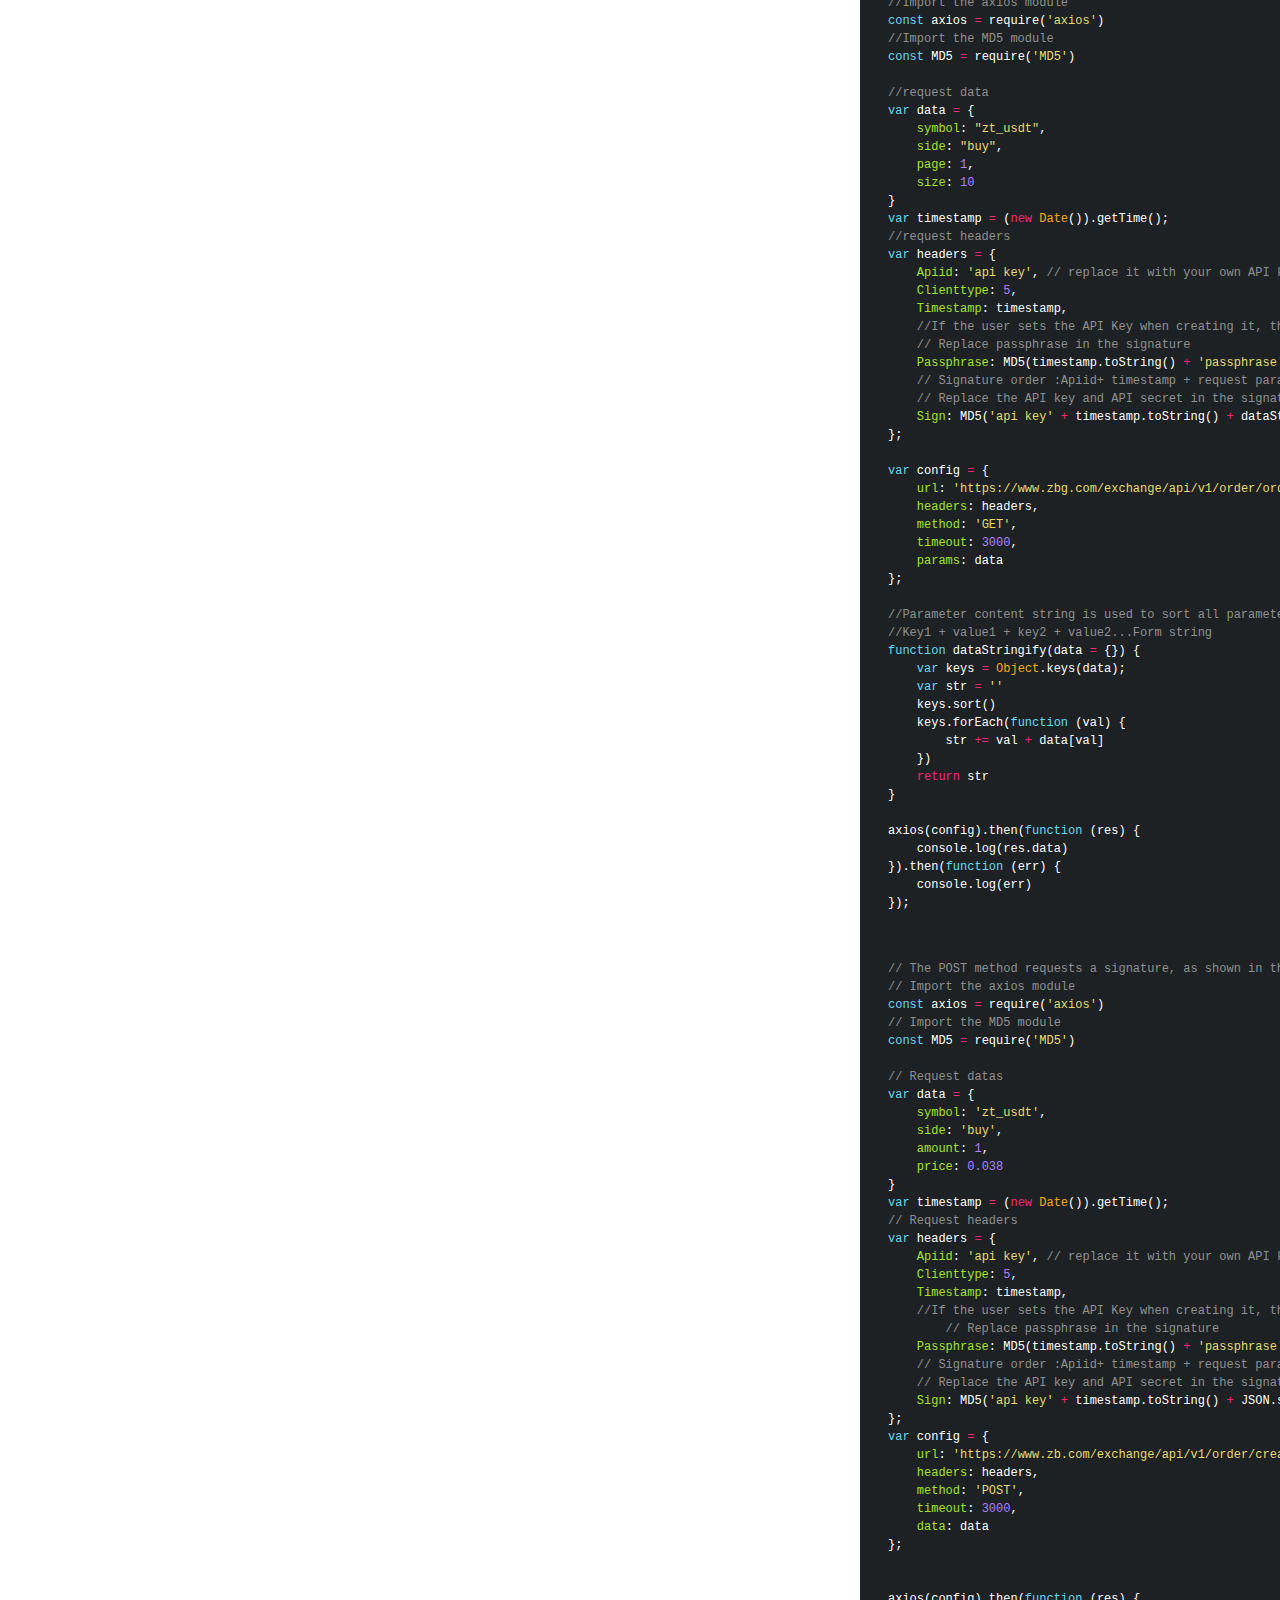
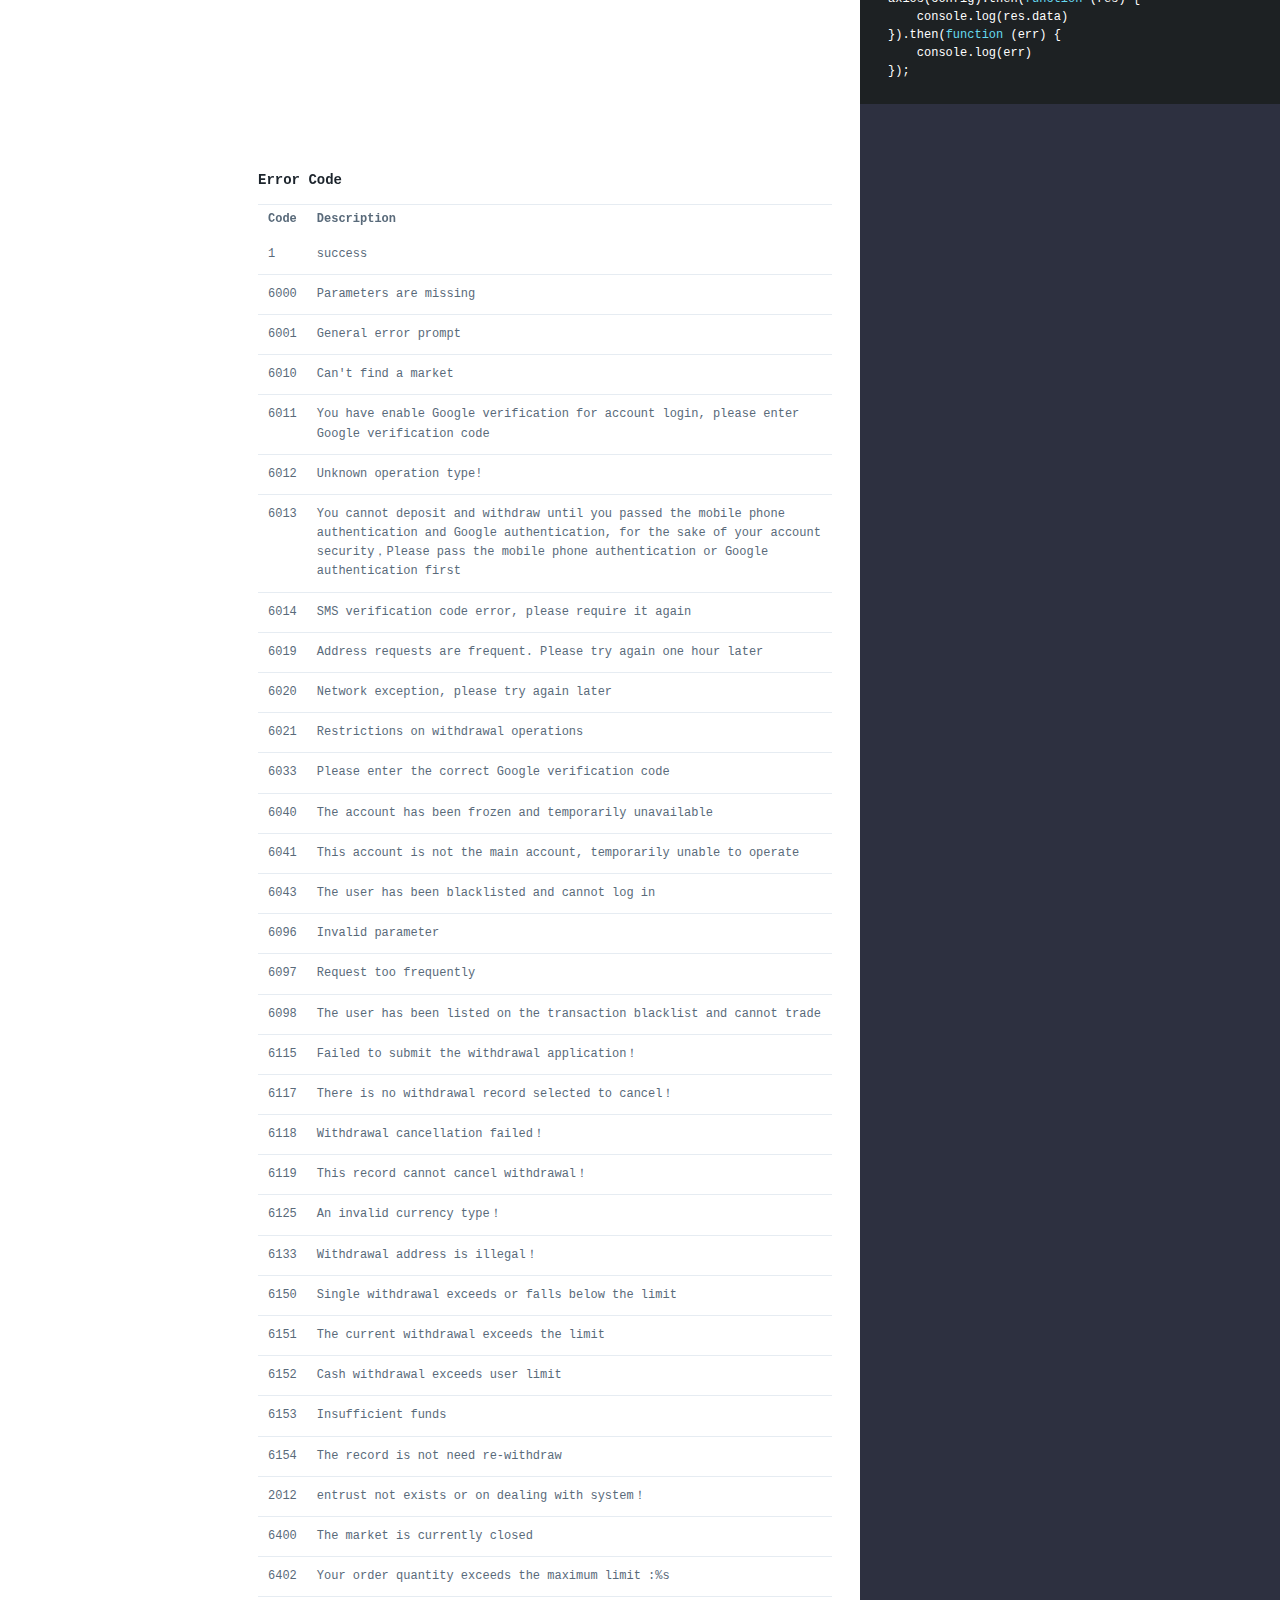
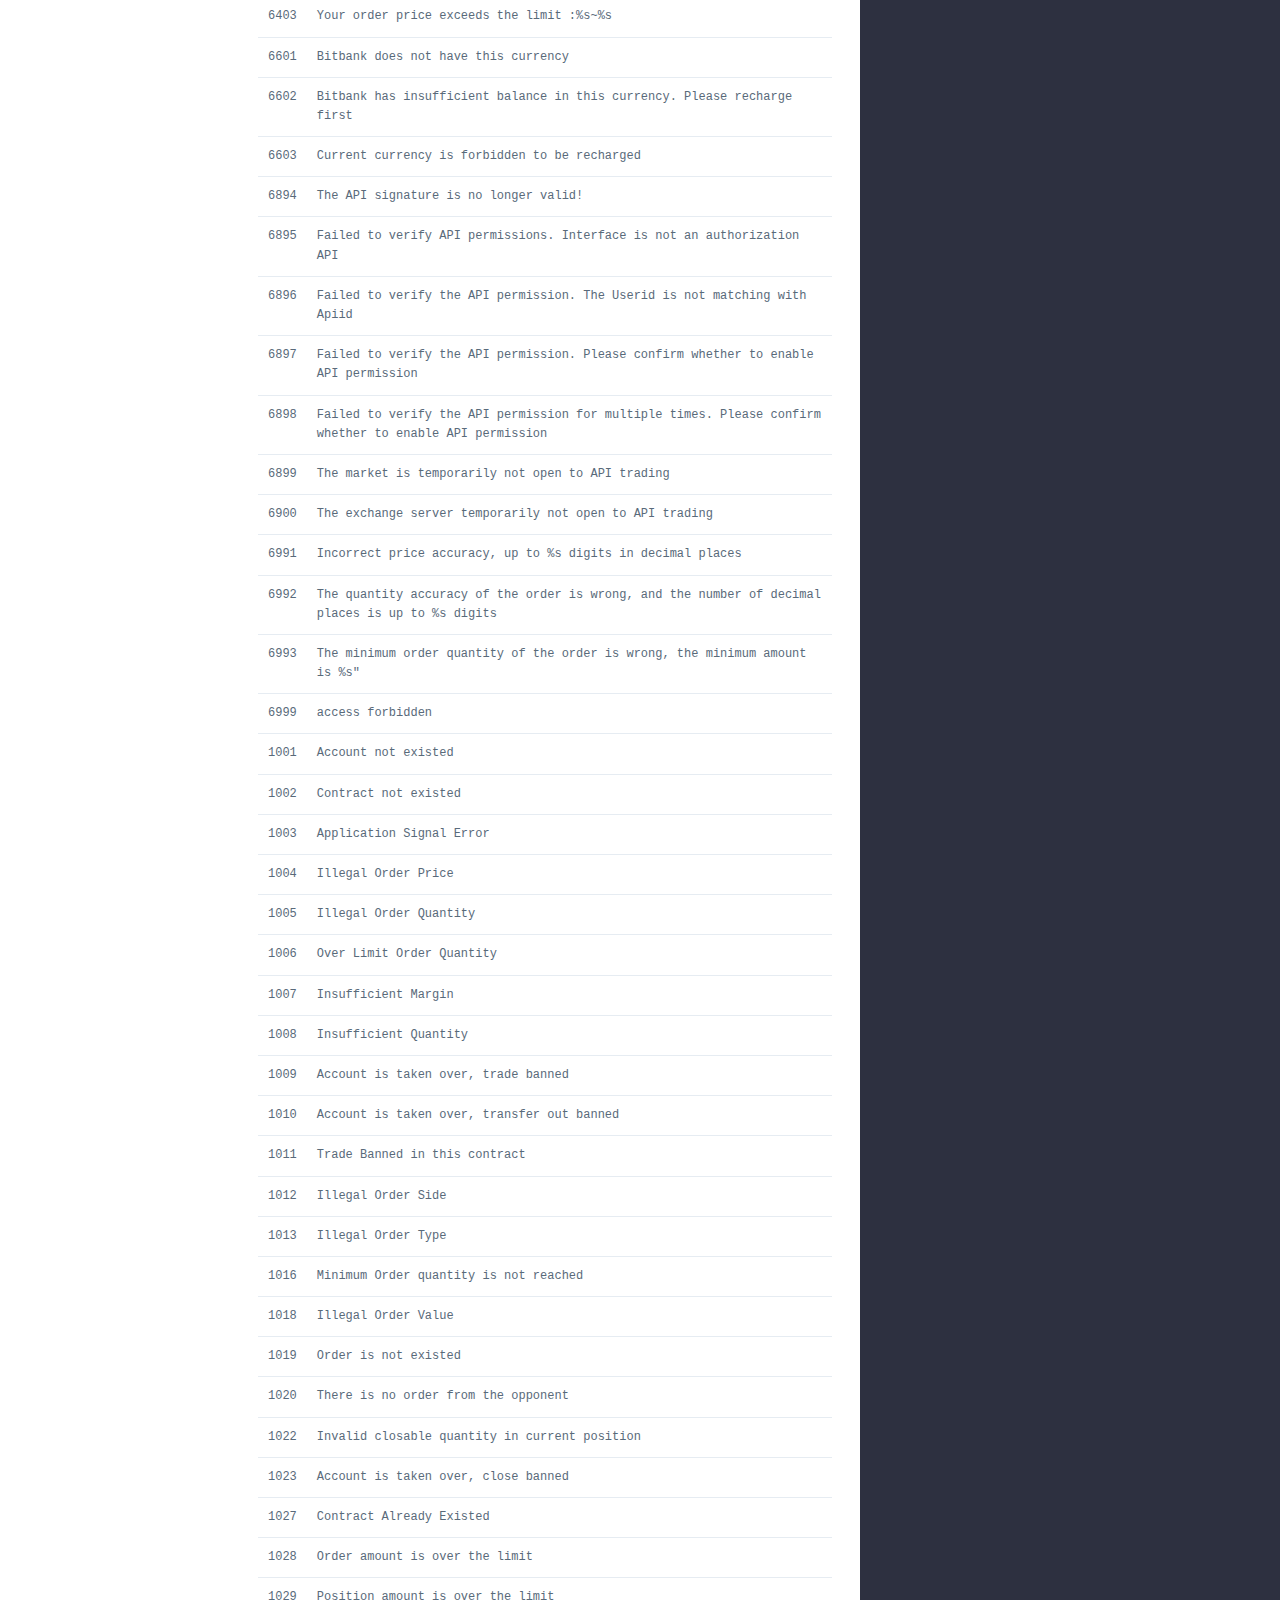
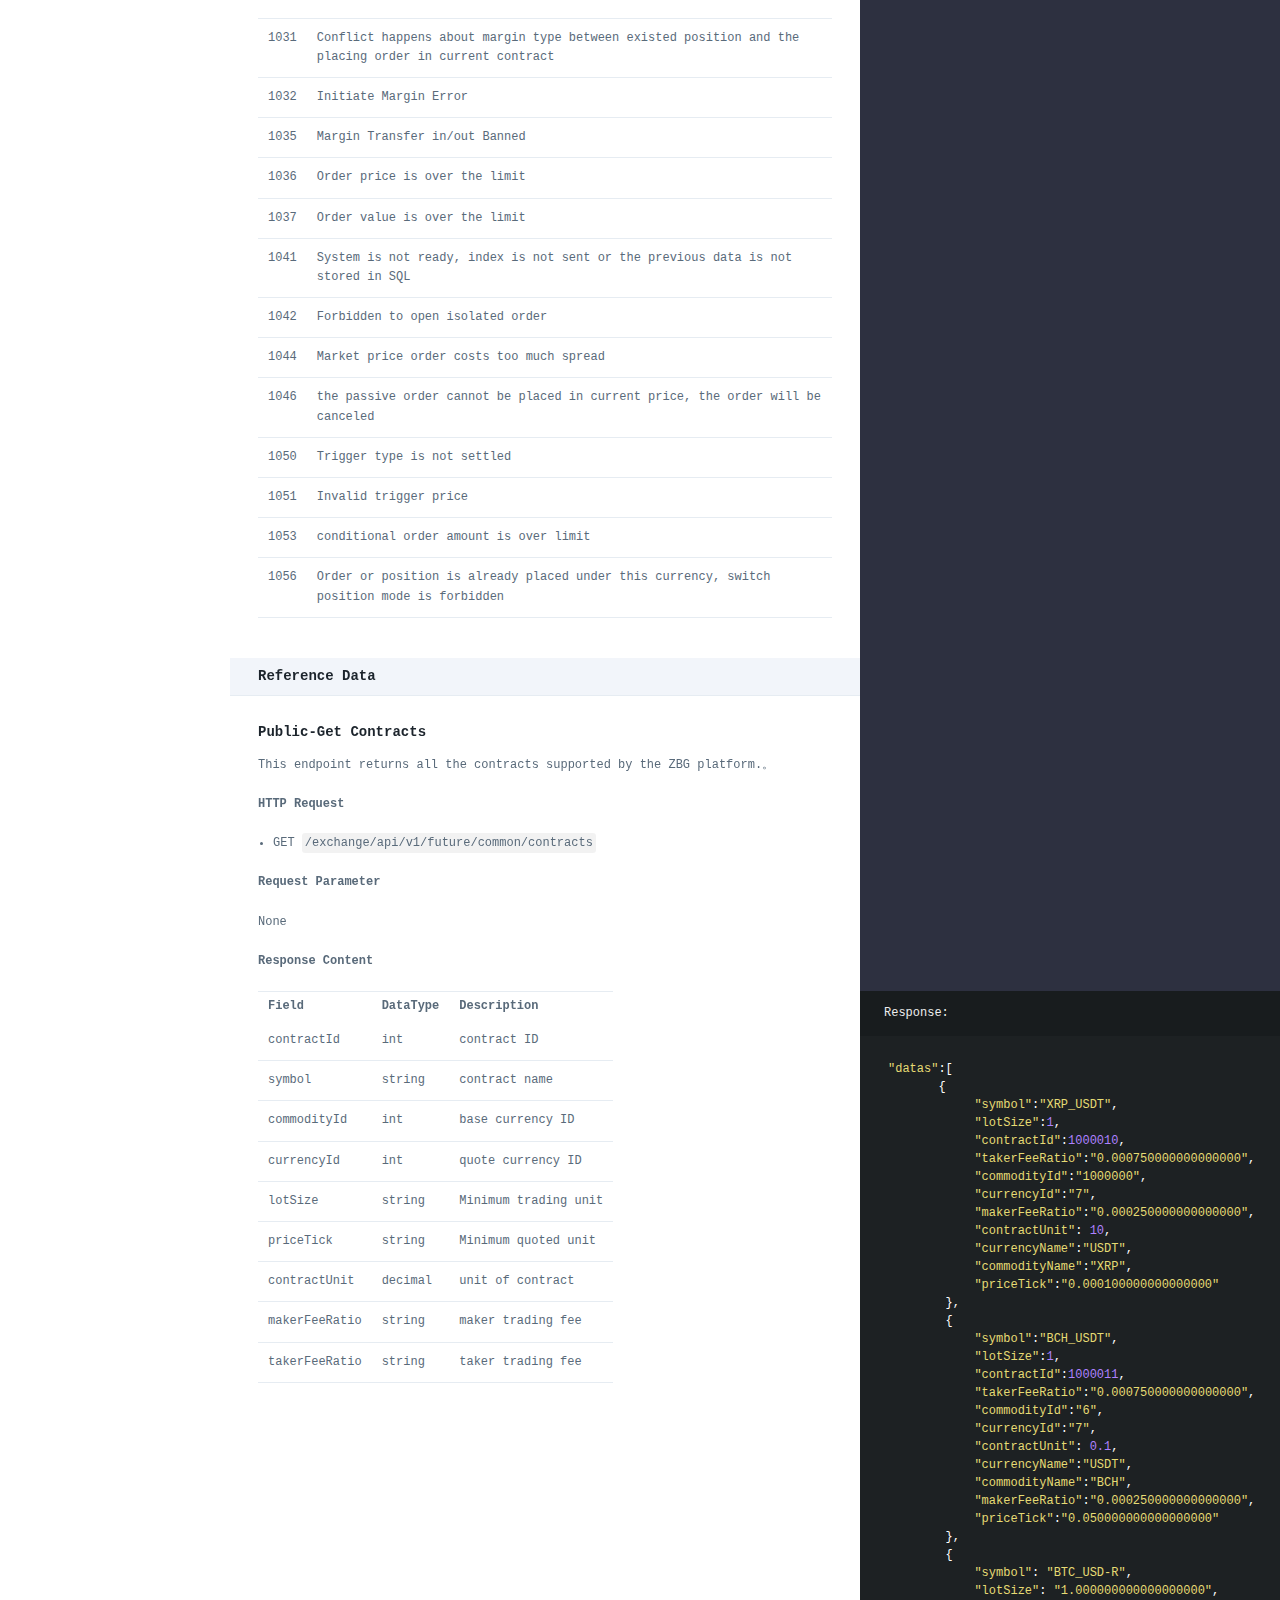
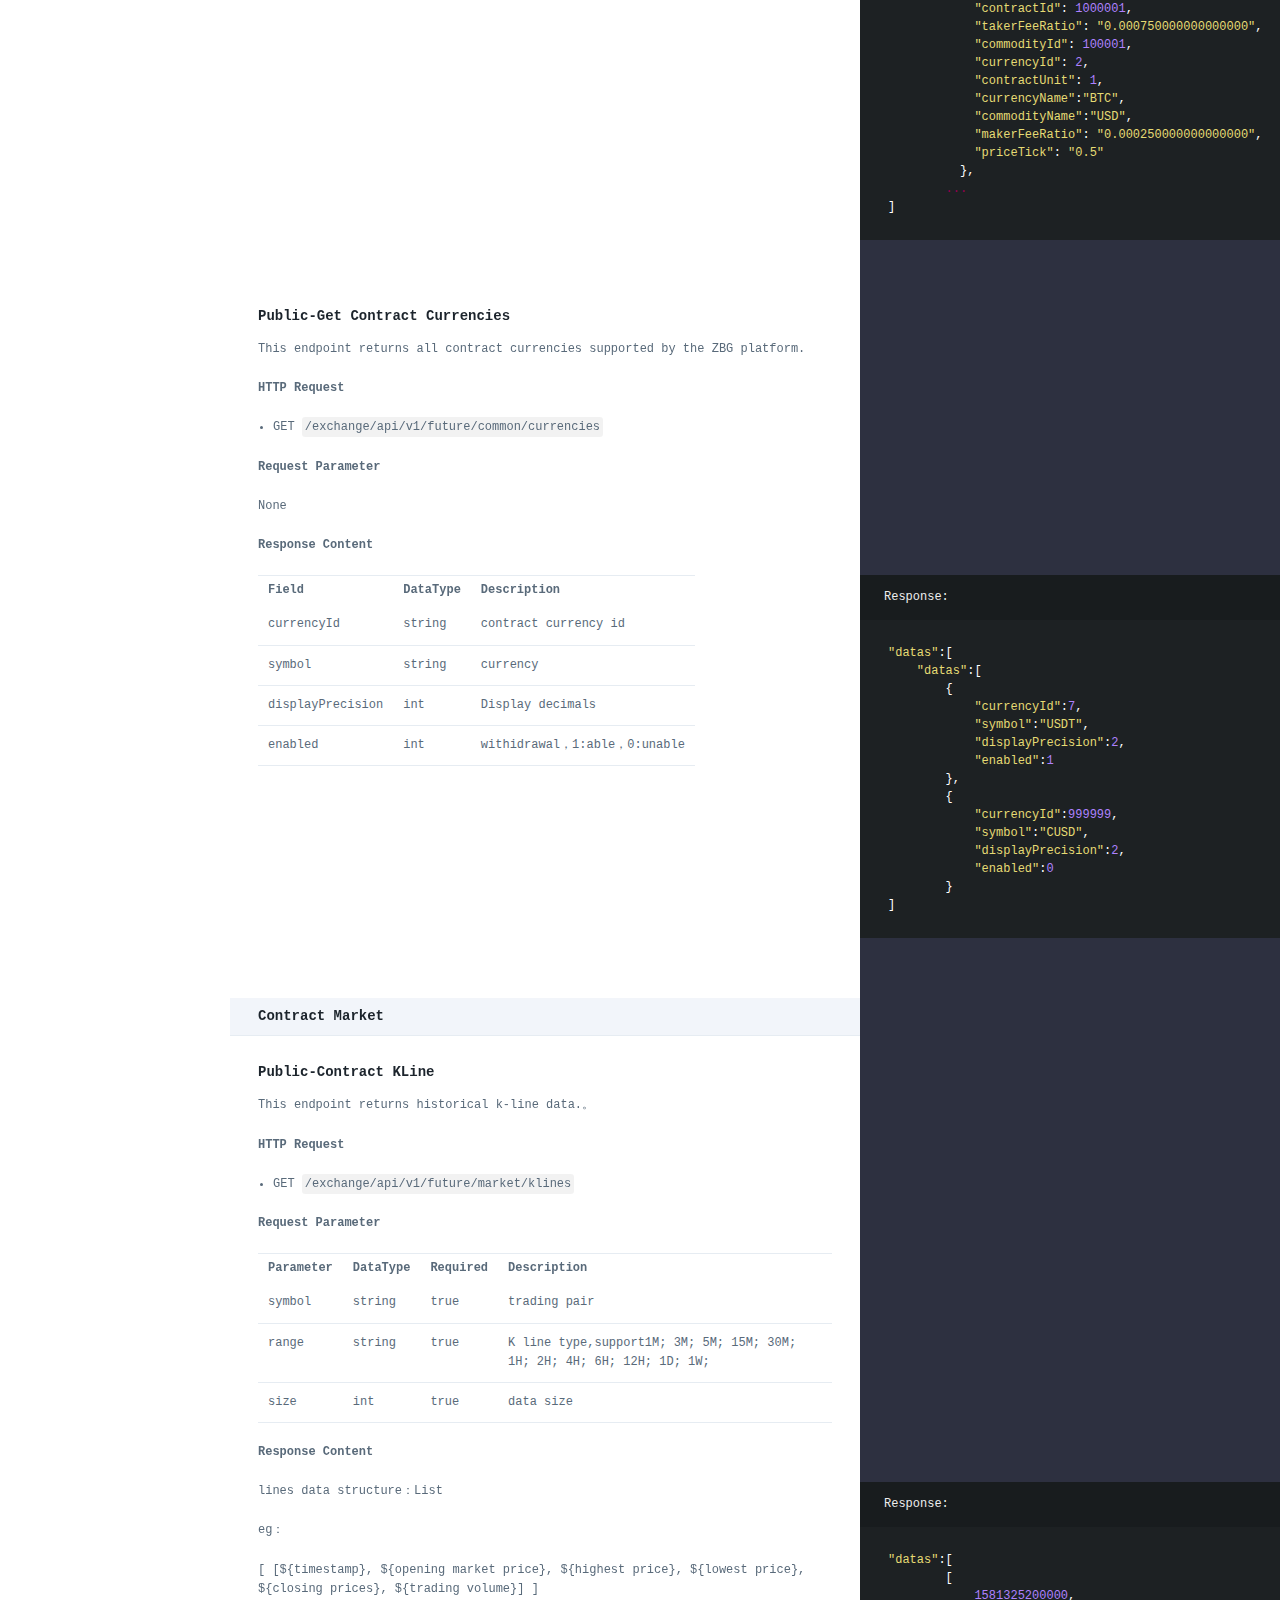
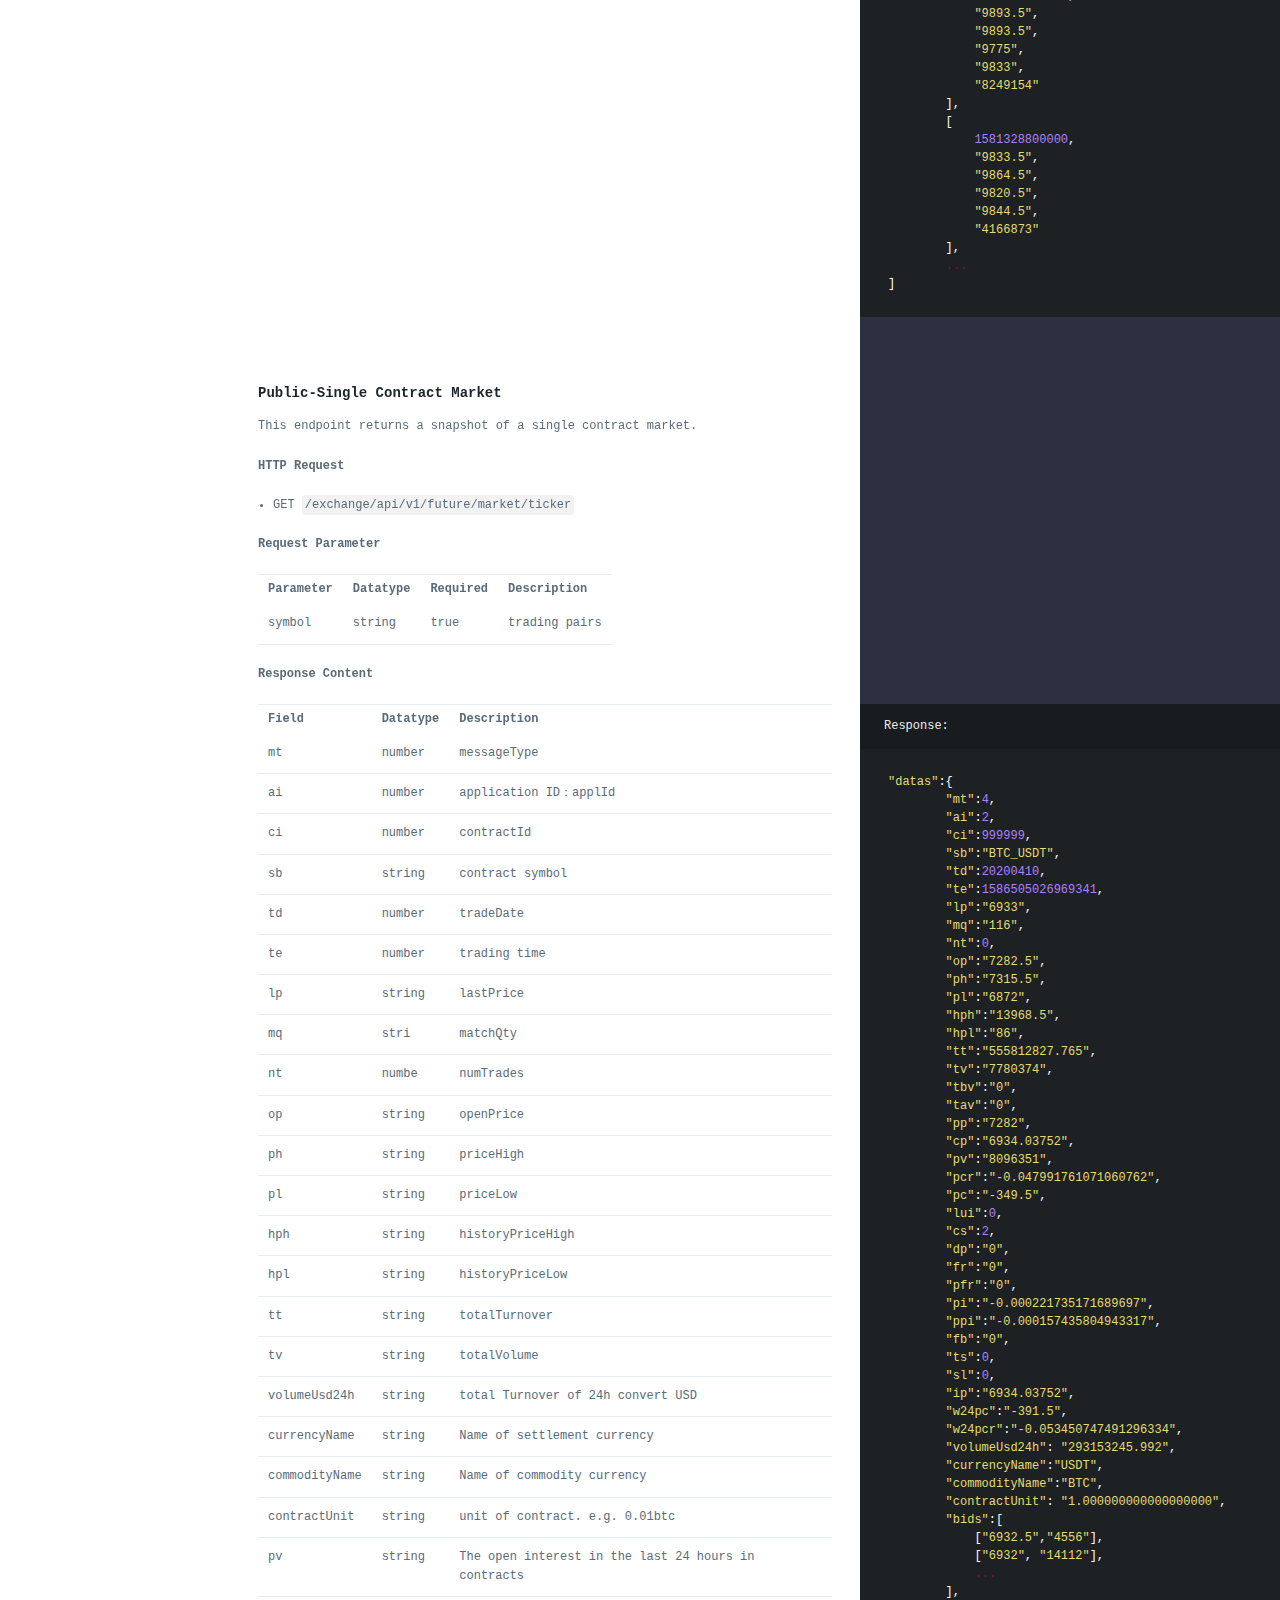
==== commit 673975b9: "publish: fix" ====
--- a/future/v1/en/index.html
+++ b/future/v1/en/index.html
@@ -1068,6 +1068,146 @@
 <td>6999</td>
 <td>access forbidden</td>
 </tr>
+<tr>
+<td>1001</td>
+<td>Account not existed</td>
+</tr>
+<tr>
+<td>1002</td>
+<td>Contract not existed</td>
+</tr>
+<tr>
+<td>1003</td>
+<td>Application Signal Error</td>
+</tr>
+<tr>
+<td>1004</td>
+<td>Illegal Order Price</td>
+</tr>
+<tr>
+<td>1005</td>
+<td>Illegal Order Quantity</td>
+</tr>
+<tr>
+<td>1006</td>
+<td>Over Limit Order Quantity</td>
+</tr>
+<tr>
+<td>1007</td>
+<td>Insufficient Margin</td>
+</tr>
+<tr>
+<td>1008</td>
+<td>Insufficient Quantity</td>
+</tr>
+<tr>
+<td>1009</td>
+<td>Account is taken over, trade banned</td>
+</tr>
+<tr>
+<td>1010</td>
+<td>Account is taken over, transfer out banned</td>
+</tr>
+<tr>
+<td>1011</td>
+<td>Trade Banned in this contract</td>
+</tr>
+<tr>
+<td>1012</td>
+<td>Illegal Order Side</td>
+</tr>
+<tr>
+<td>1013</td>
+<td>Illegal Order Type</td>
+</tr>
+<tr>
+<td>1016</td>
+<td>Minimum Order quantity is not reached</td>
+</tr>
+<tr>
+<td>1018</td>
+<td>Illegal Order Value</td>
+</tr>
+<tr>
+<td>1019</td>
+<td>Order is not existed</td>
+</tr>
+<tr>
+<td>1020</td>
+<td>There is no order from the opponent</td>
+</tr>
+<tr>
+<td>1022</td>
+<td>Invalid closable quantity in current position</td>
+</tr>
+<tr>
+<td>1023</td>
+<td>Account is taken over, close banned</td>
+</tr>
+<tr>
+<td>1027</td>
+<td>Contract Already Existed</td>
+</tr>
+<tr>
+<td>1028</td>
+<td>Order amount is over the limit</td>
+</tr>
+<tr>
+<td>1029</td>
+<td>Position amount is over the limit</td>
+</tr>
+<tr>
+<td>1031</td>
+<td>Conflict happens about margin type between existed position and the placing order in current contract</td>
+</tr>
+<tr>
+<td>1032</td>
+<td>Initiate Margin Error</td>
+</tr>
+<tr>
+<td>1035</td>
+<td>Margin Transfer in/out Banned</td>
+</tr>
+<tr>
+<td>1036</td>
+<td>Order price is over the limit</td>
+</tr>
+<tr>
+<td>1037</td>
+<td>Order value is over the limit</td>
+</tr>
+<tr>
+<td>1041</td>
+<td>System is not ready, index is not sent or the previous data is not stored in SQL</td>
+</tr>
+<tr>
+<td>1042</td>
+<td>Forbidden to open isolated order</td>
+</tr>
+<tr>
+<td>1044</td>
+<td>Market price order costs too much spread</td>
+</tr>
+<tr>
+<td>1046</td>
+<td>the passive order cannot be placed in current price, the order will be canceled</td>
+</tr>
+<tr>
+<td>1050</td>
+<td>Trigger type is not settled</td>
+</tr>
+<tr>
+<td>1051</td>
+<td>Invalid trigger price</td>
+</tr>
+<tr>
+<td>1053</td>
+<td>conditional order amount is over limit</td>
+</tr>
+<tr>
+<td>1056</td>
+<td>Order or position is already placed under this currency, switch position mode is forbidden</td>
+</tr>
 </tbody></table>
 <h1 id='reference-data'>Reference Data</h1><h2 id='public-get-contracts'>Public-Get Contracts</h2>
 <p>This endpoint returns all the contracts supported by the ZBG platform.。</p>
@@ -1098,7 +1238,7 @@
             </span><span class="s2">"makerFeeRatio"</span><span class="p">:</span><span class="s2">"0.000250000000000000"</span><span class="p">,</span><span class="w">
             </span><span class="s2">"contractUnit"</span><span class="p">:</span><span class="w"> </span><span class="mi">10</span><span class="p">,</span><span class="w">
             </span><span class="s2">"currencyName"</span><span class="p">:</span><span class="s2">"USDT"</span><span class="p">,</span><span class="w">
-            </span><span class="s2">"commodityName"</span><span class="p">:</span><span class="err">XRP</span><span class="p">,</span><span class="w">
+            </span><span class="s2">"commodityName"</span><span class="p">:</span><span class="s2">"XRP"</span><span class="p">,</span><span class="w">
             </span><span class="s2">"priceTick"</span><span class="p">:</span><span class="s2">"0.000100000000000000"</span><span class="w">
         </span><span class="p">},</span><span class="w">
         </span><span class="p">{</span><span class="w">
@@ -1110,7 +1250,7 @@
             </span><span class="s2">"currencyId"</span><span class="p">:</span><span class="s2">"7"</span><span class="p">,</span><span class="w">
             </span><span class="s2">"contractUnit"</span><span class="p">:</span><span class="w"> </span><span class="mf">0.1</span><span class="p">,</span><span class="w">
             </span><span class="s2">"currencyName"</span><span class="p">:</span><span class="s2">"USDT"</span><span class="p">,</span><span class="w">
-            </span><span class="s2">"commodityName"</span><span class="p">:</span><span class="err">BCH</span><span class="p">,</span><span class="w">
+            </span><span class="s2">"commodityName"</span><span class="p">:</span><span class="s2">"BCH"</span><span class="p">,</span><span class="w">
             </span><span class="s2">"makerFeeRatio"</span><span class="p">:</span><span class="s2">"0.000250000000000000"</span><span class="p">,</span><span class="w">
             </span><span class="s2">"priceTick"</span><span class="p">:</span><span class="s2">"0.050000000000000000"</span><span class="w">
         </span><span class="p">},</span><span class="w">
@@ -1123,7 +1263,7 @@
             </span><span class="s2">"currencyId"</span><span class="p">:</span><span class="w"> </span><span class="mi">2</span><span class="p">,</span><span class="w">
             </span><span class="s2">"contractUnit"</span><span class="p">:</span><span class="w"> </span><span class="mi">1</span><span class="p">,</span><span class="w">
             </span><span class="s2">"currencyName"</span><span class="p">:</span><span class="s2">"BTC"</span><span class="p">,</span><span class="w">
-            </span><span class="s2">"commodityName"</span><span class="p">:</span><span class="err">USD</span><span class="p">,</span><span class="w">
+            </span><span class="s2">"commodityName"</span><span class="p">:</span><span class="s2">"USD"</span><span class="p">,</span><span class="w">
             </span><span class="s2">"makerFeeRatio"</span><span class="p">:</span><span class="w"> </span><span class="s2">"0.000250000000000000"</span><span class="p">,</span><span class="w">
             </span><span class="s2">"priceTick"</span><span class="p">:</span><span class="w"> </span><span class="s2">"0.5"</span><span class="w">
           </span><span class="p">},</span><span class="w">
@@ -1387,7 +1527,7 @@
         </span><span class="s2">"w24pcr"</span><span class="p">:</span><span class="s2">"-0.053450747491296334"</span><span class="p">,</span><span class="w">
         </span><span class="s2">"volumeUsd24h"</span><span class="p">:</span><span class="w"> </span><span class="s2">"293153245.992"</span><span class="p">,</span><span class="w">
         </span><span class="s2">"currencyName"</span><span class="p">:</span><span class="s2">"USDT"</span><span class="p">,</span><span class="w">
-        </span><span class="s2">"commodityName"</span><span class="p">:</span><span class="err">BTC</span><span class="p">,</span><span class="w">
+        </span><span class="s2">"commodityName"</span><span class="p">:</span><span class="s2">"BTC"</span><span class="p">,</span><span class="w">
         </span><span class="s2">"contractUnit"</span><span class="p">:</span><span class="w"> </span><span class="s2">"1.000000000000000000"</span><span class="p">,</span><span class="w">
         </span><span class="s2">"bids"</span><span class="p">:[</span><span class="w">
             </span><span class="p">[</span><span class="s2">"6932.5"</span><span class="p">,</span><span class="s2">"4556"</span><span class="p">],</span><span class="w">
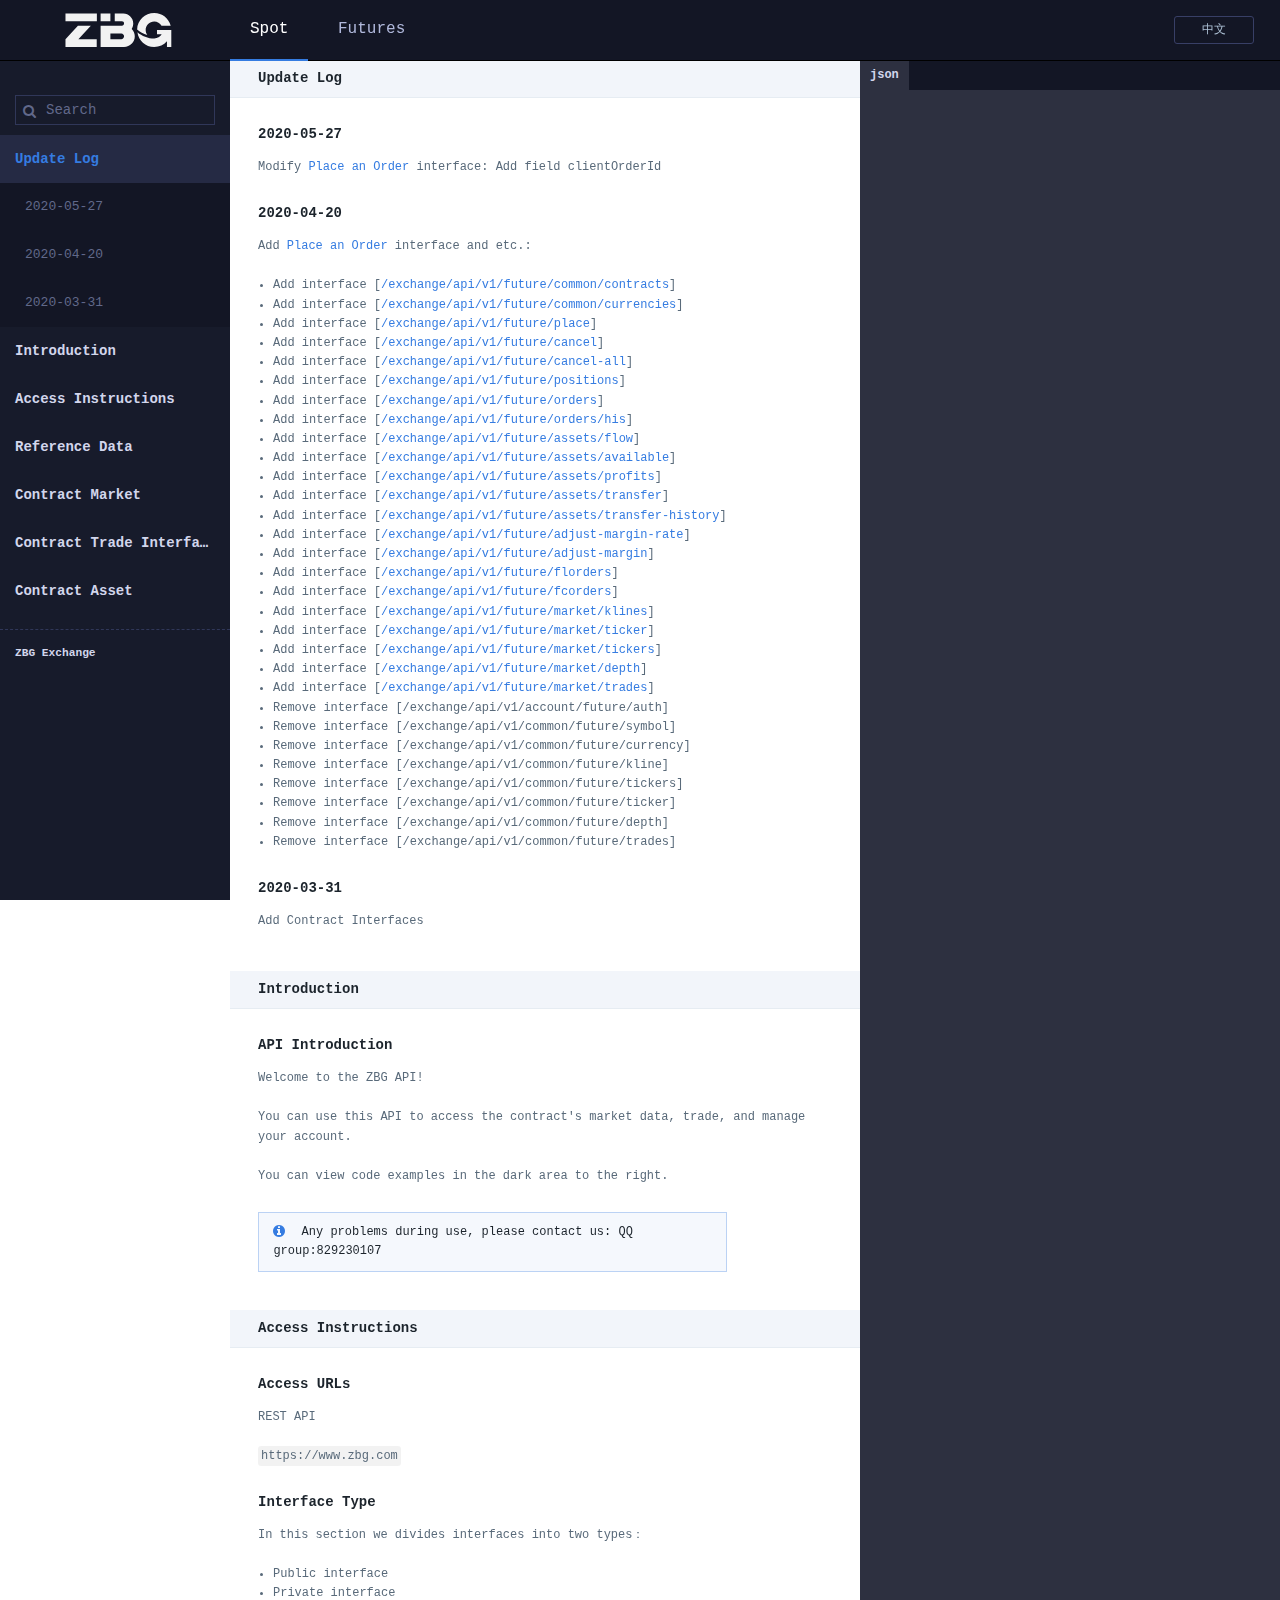
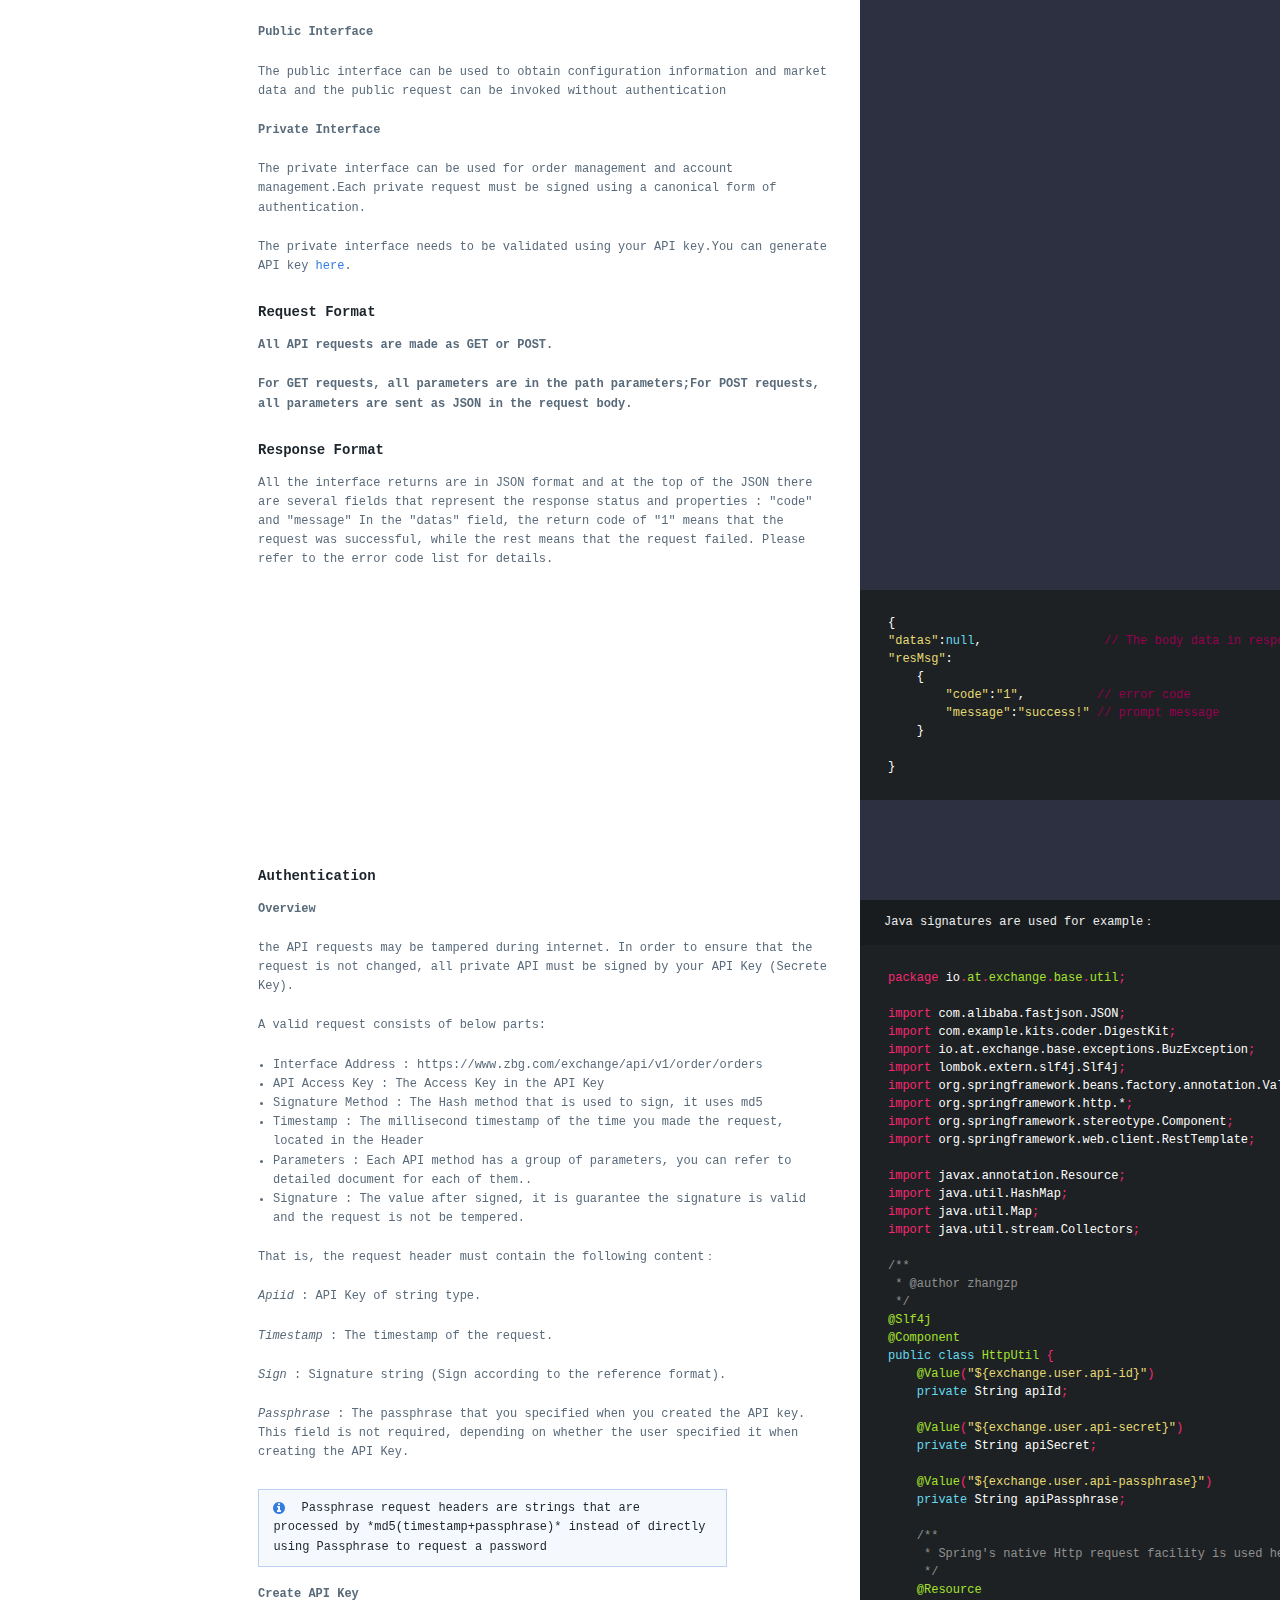
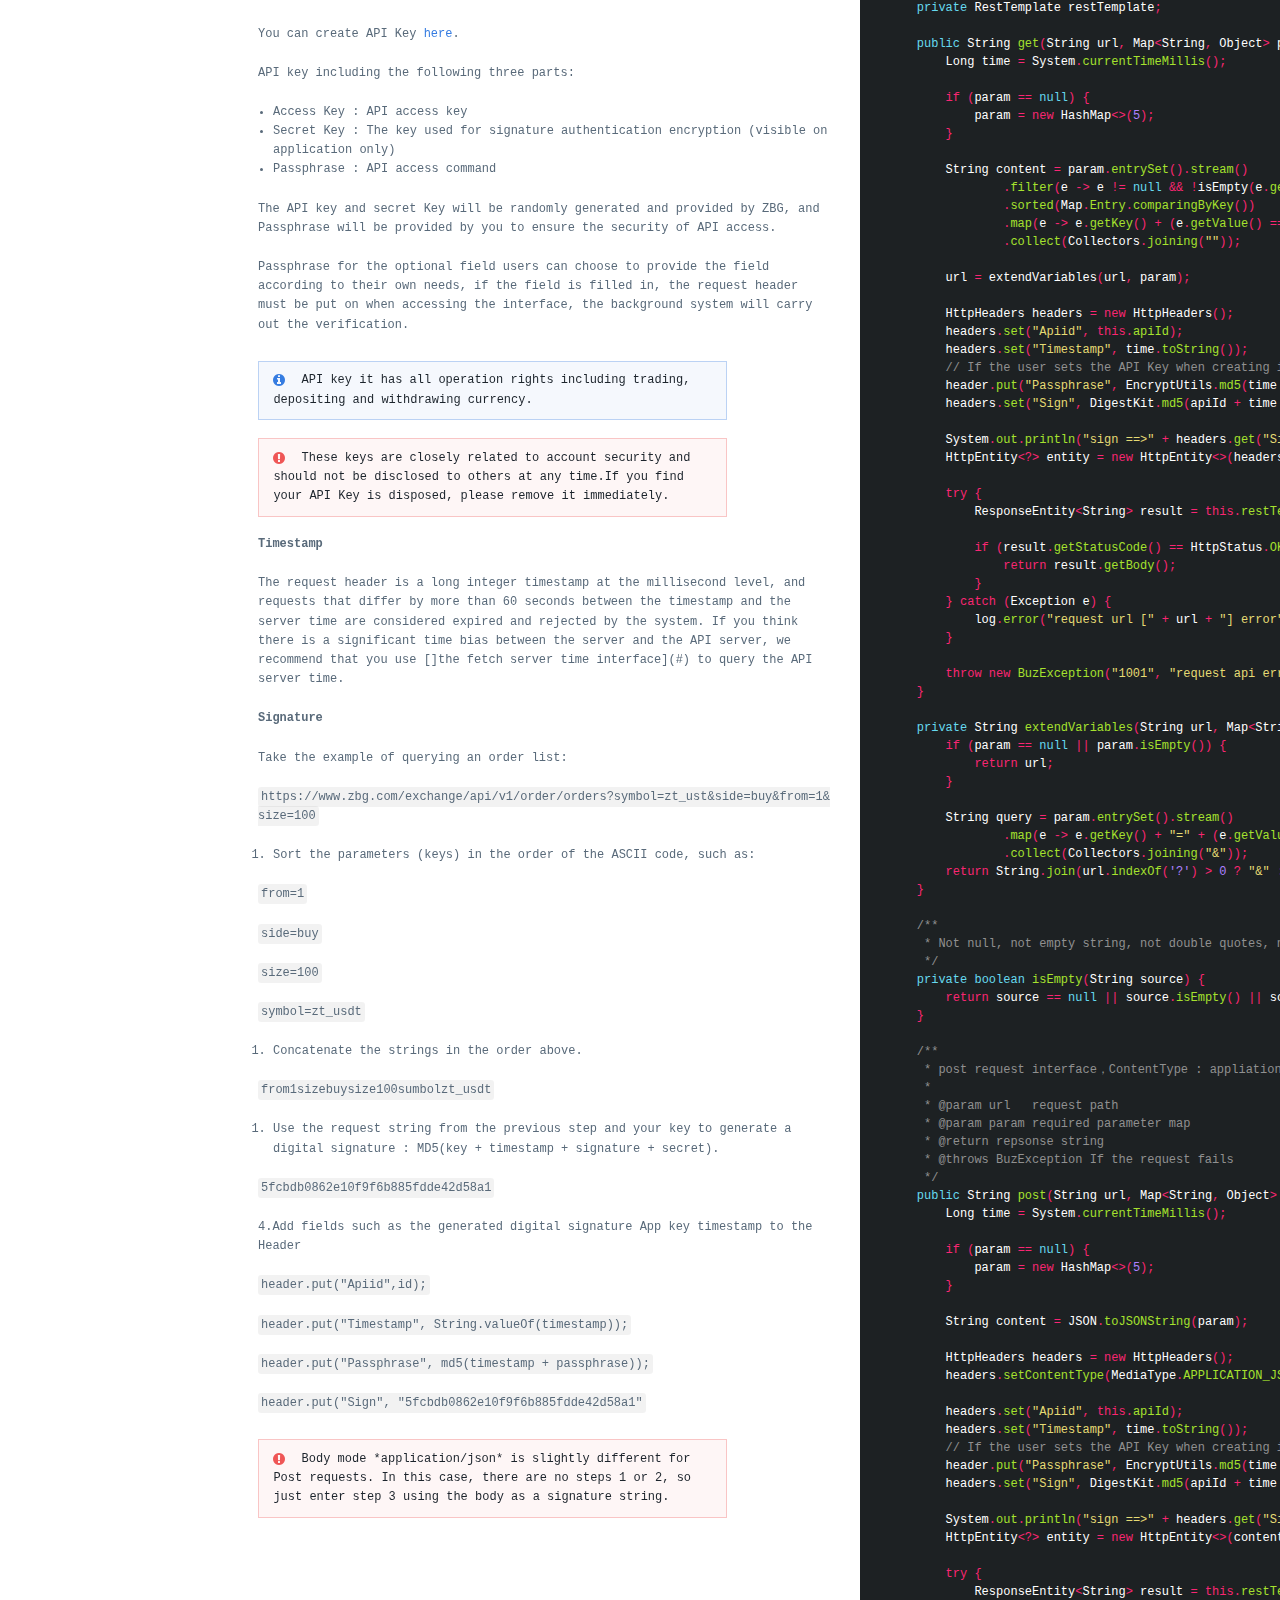
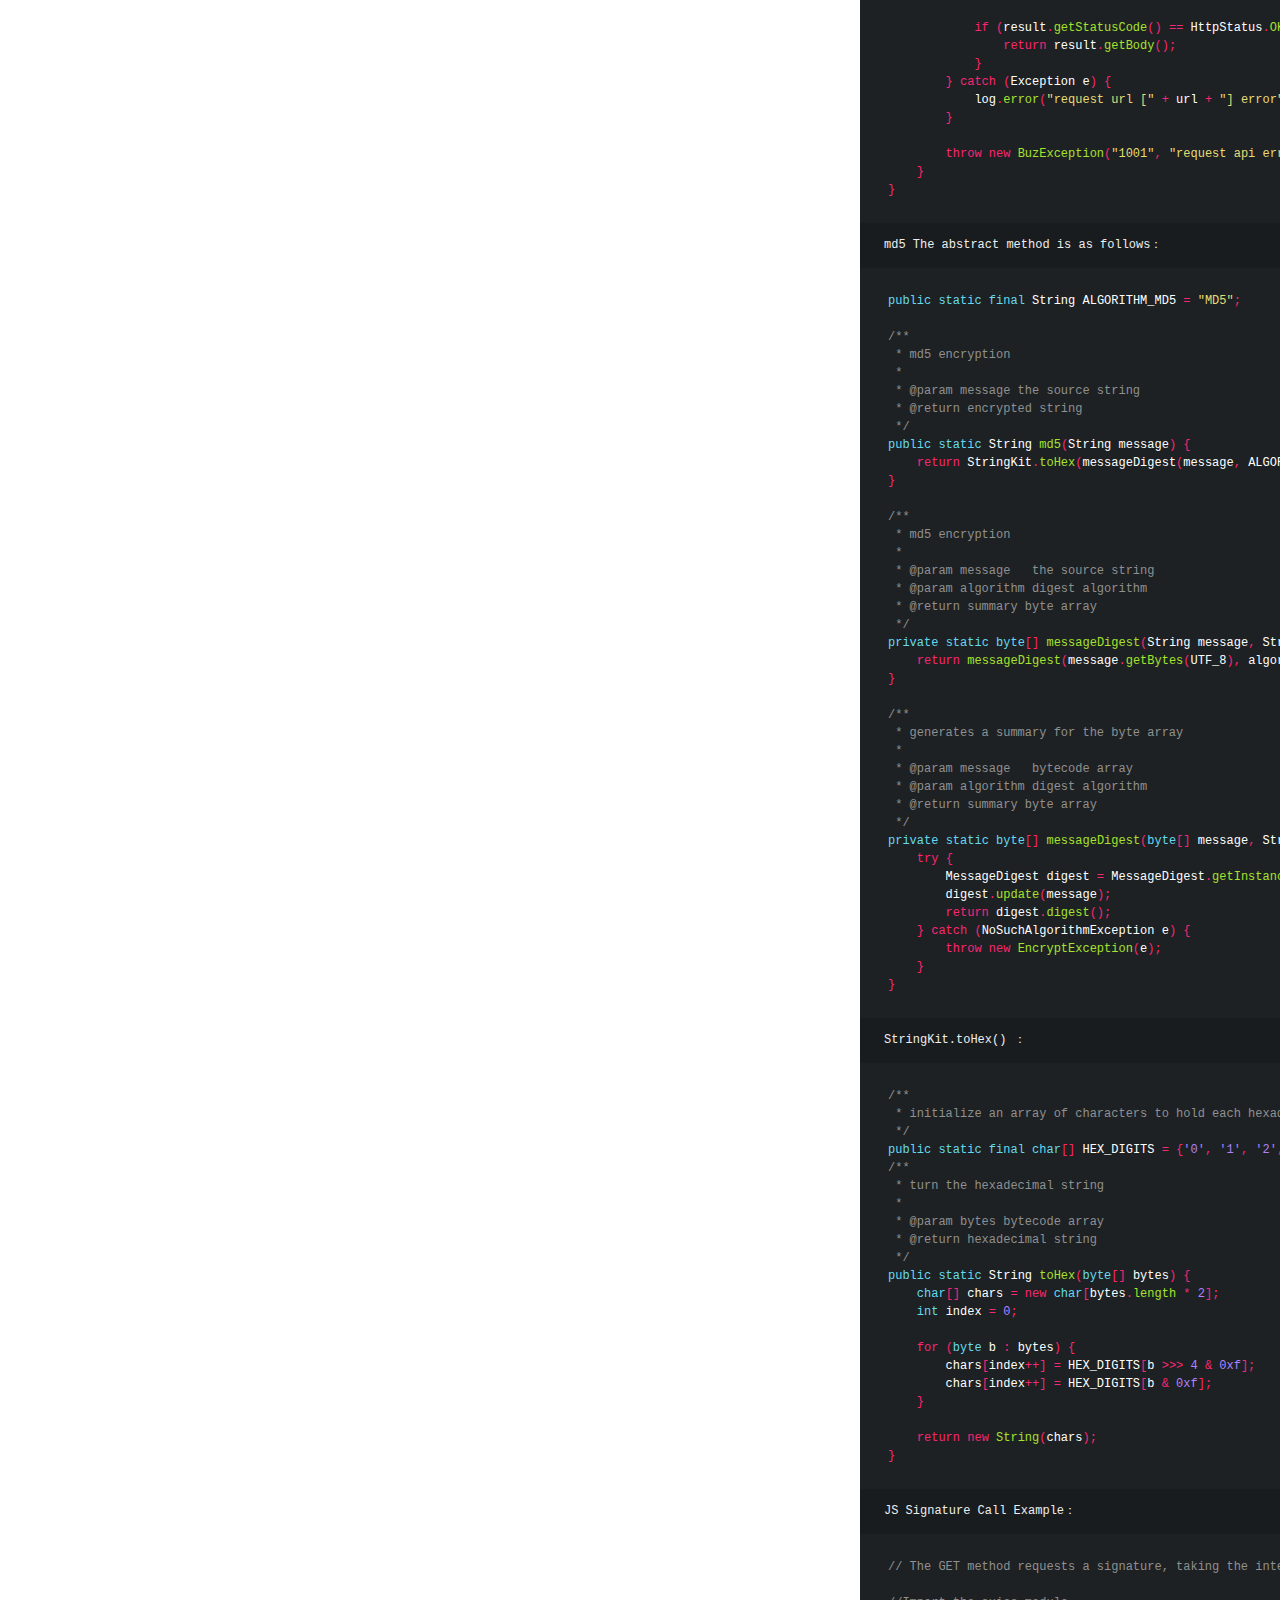
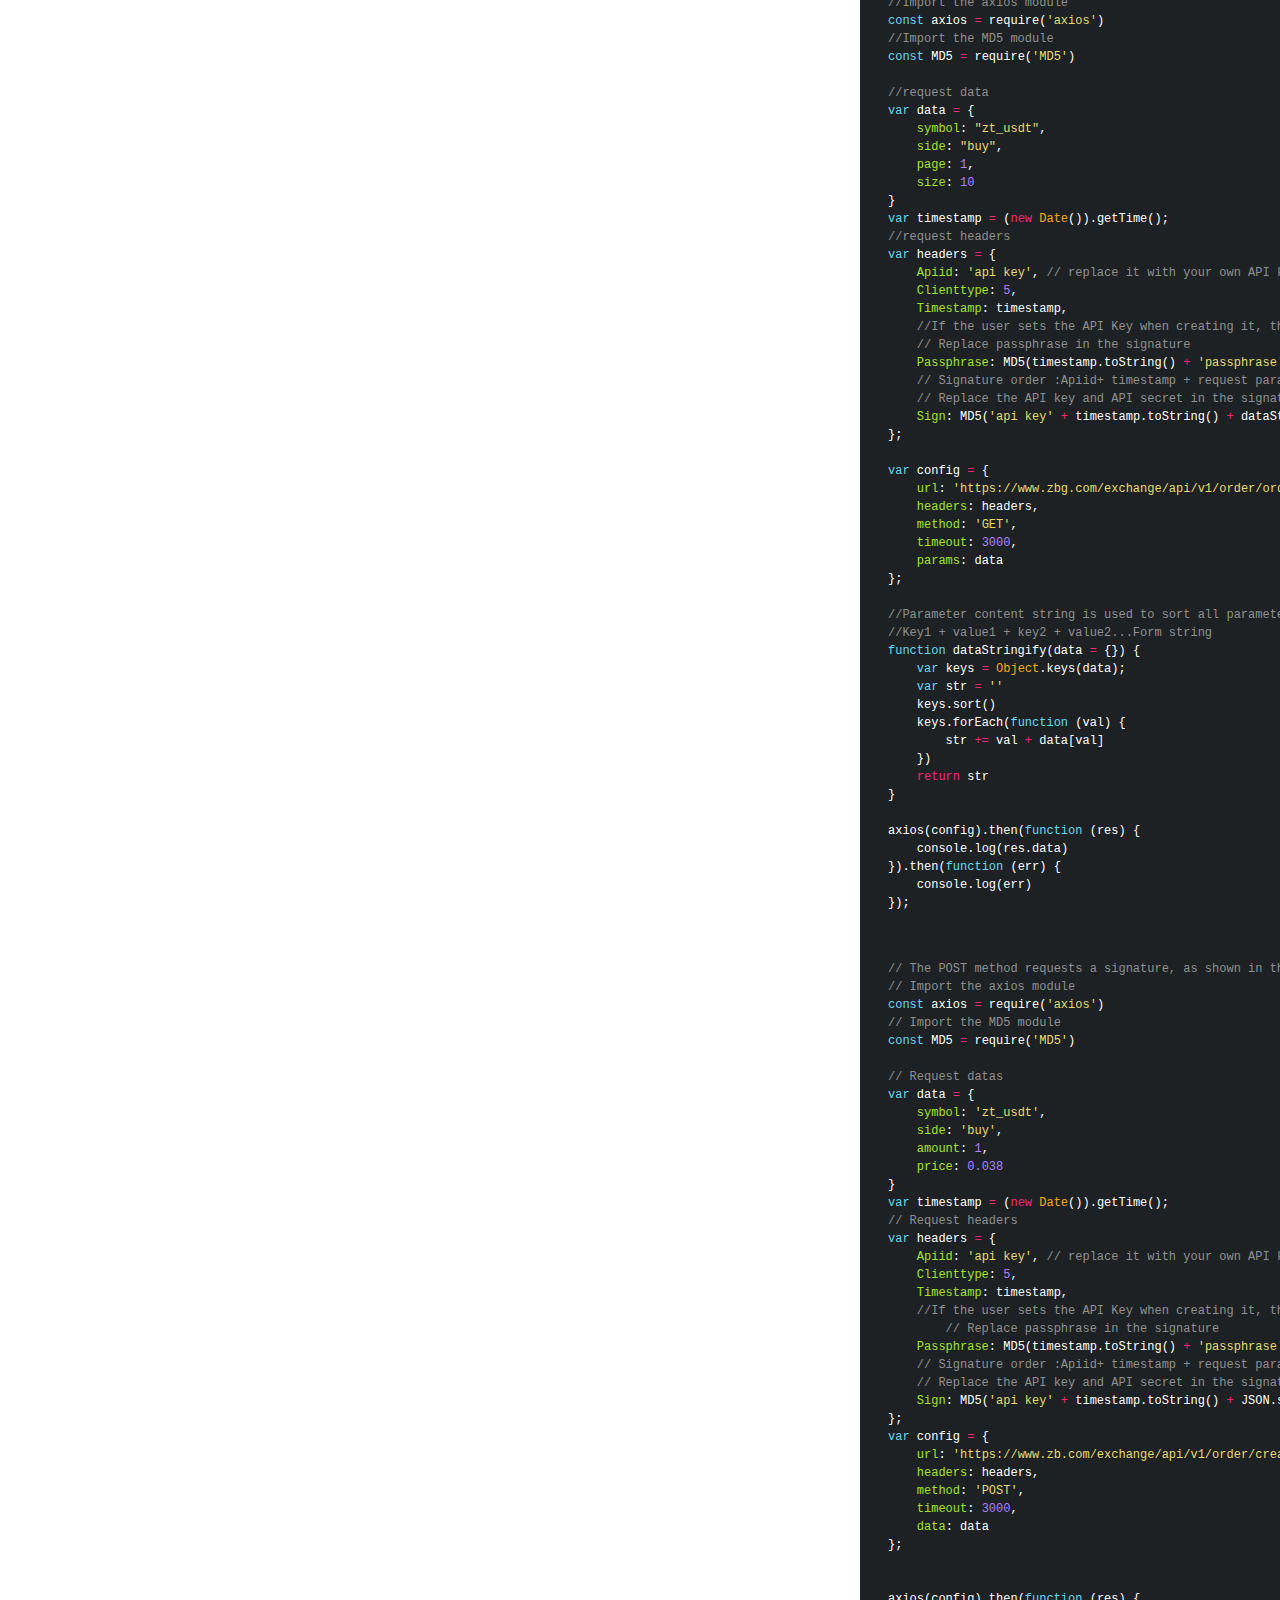
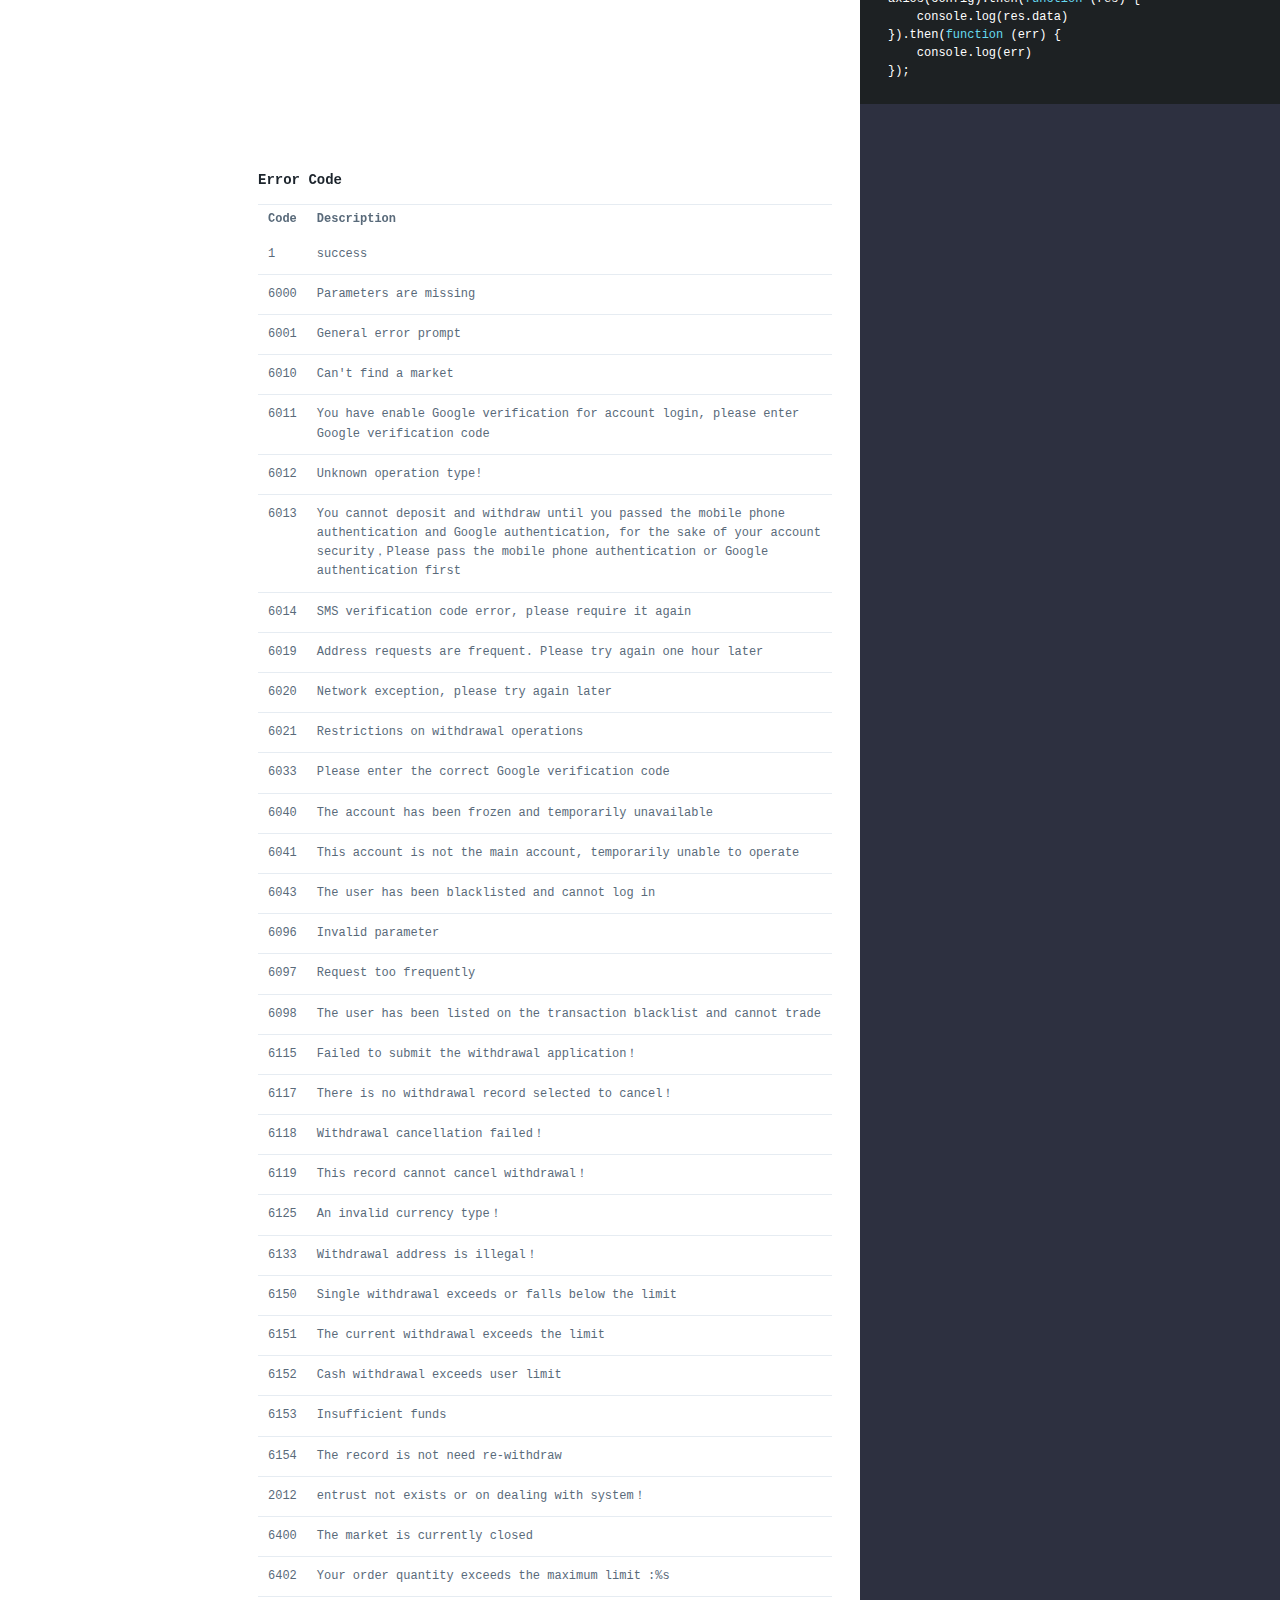
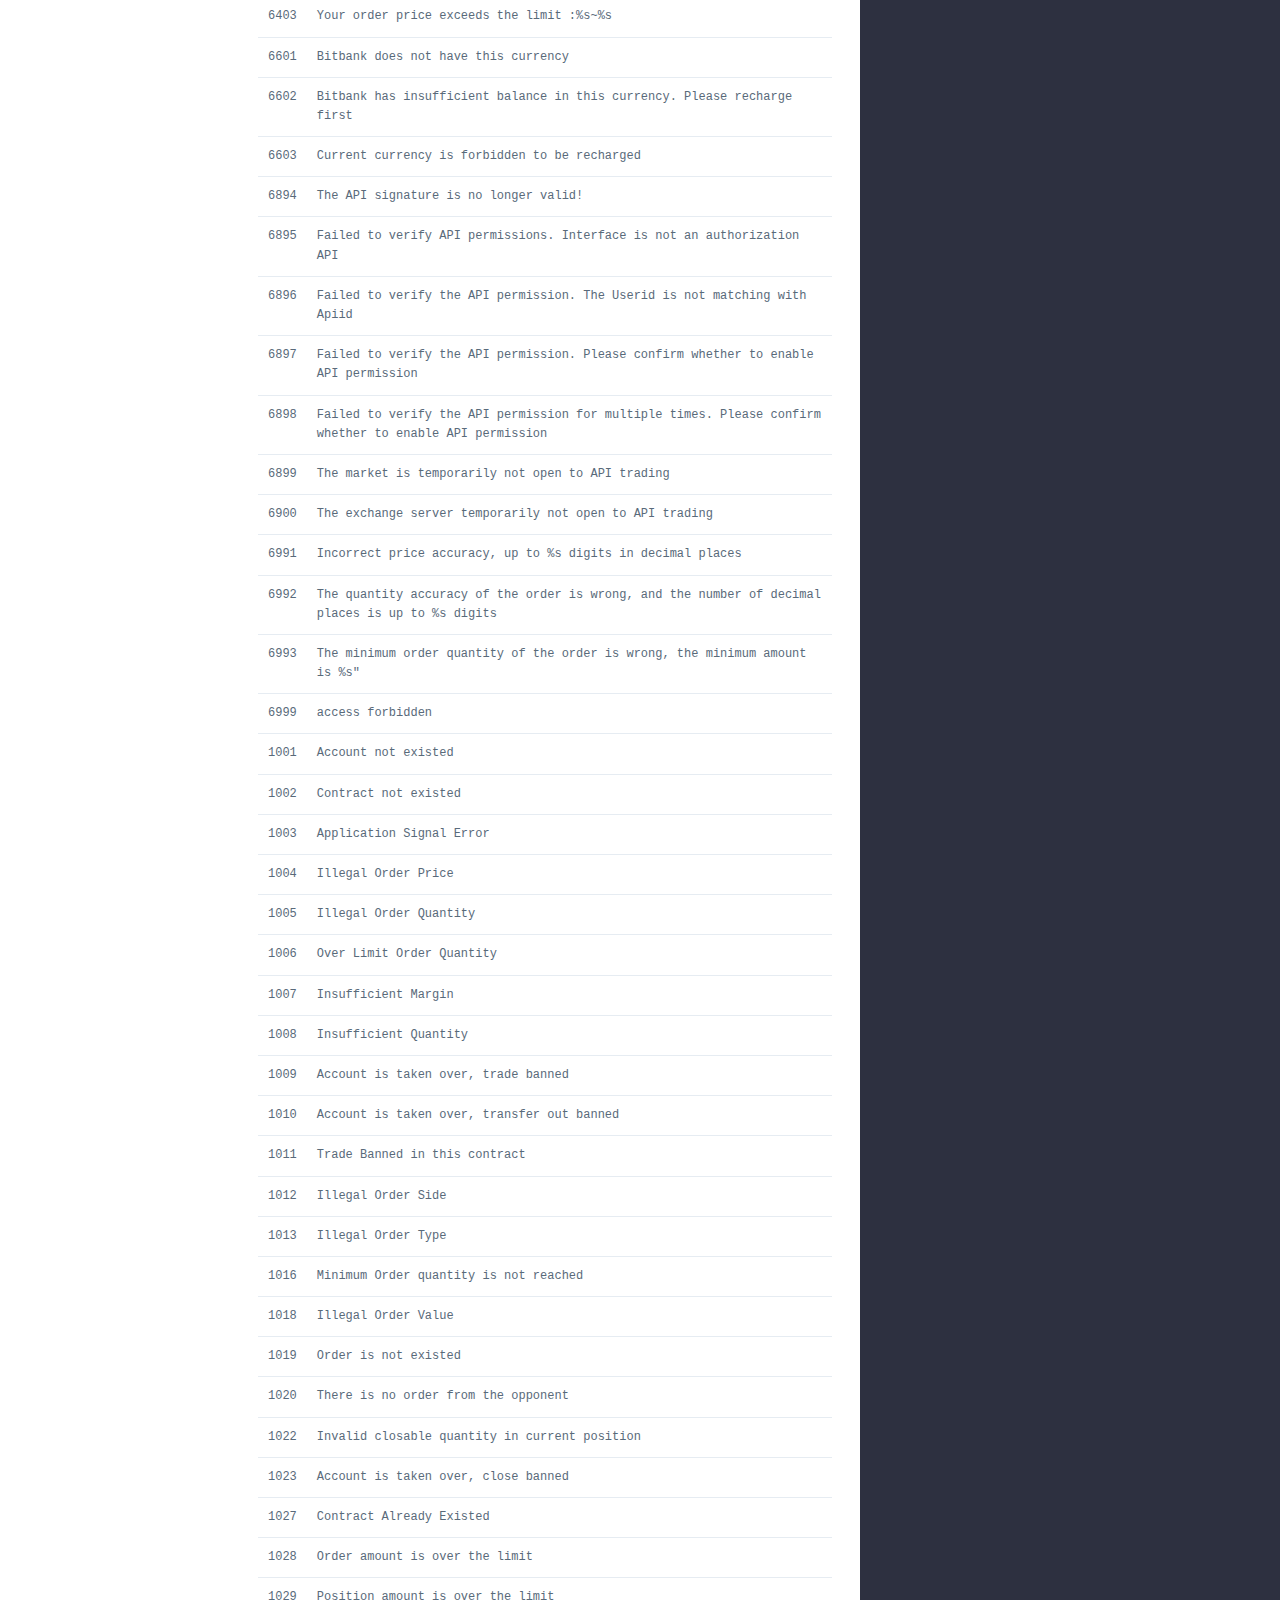
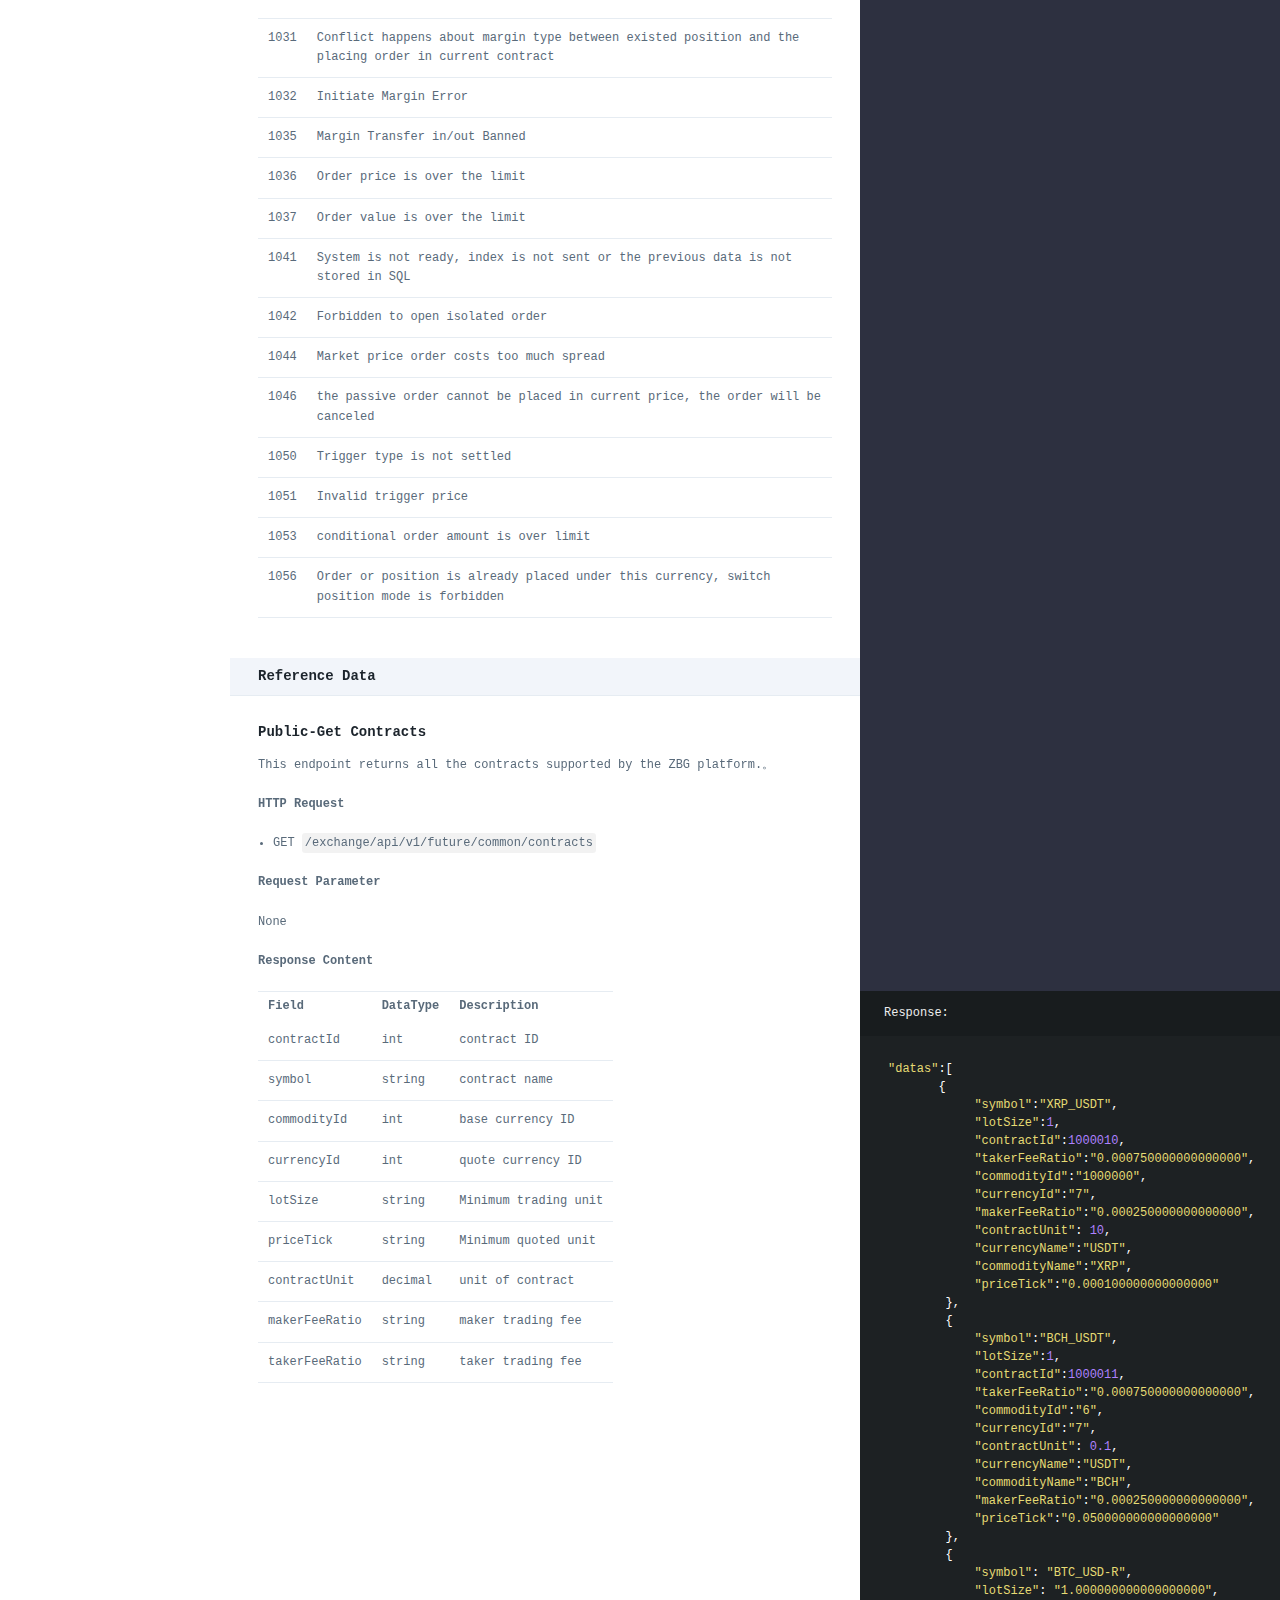
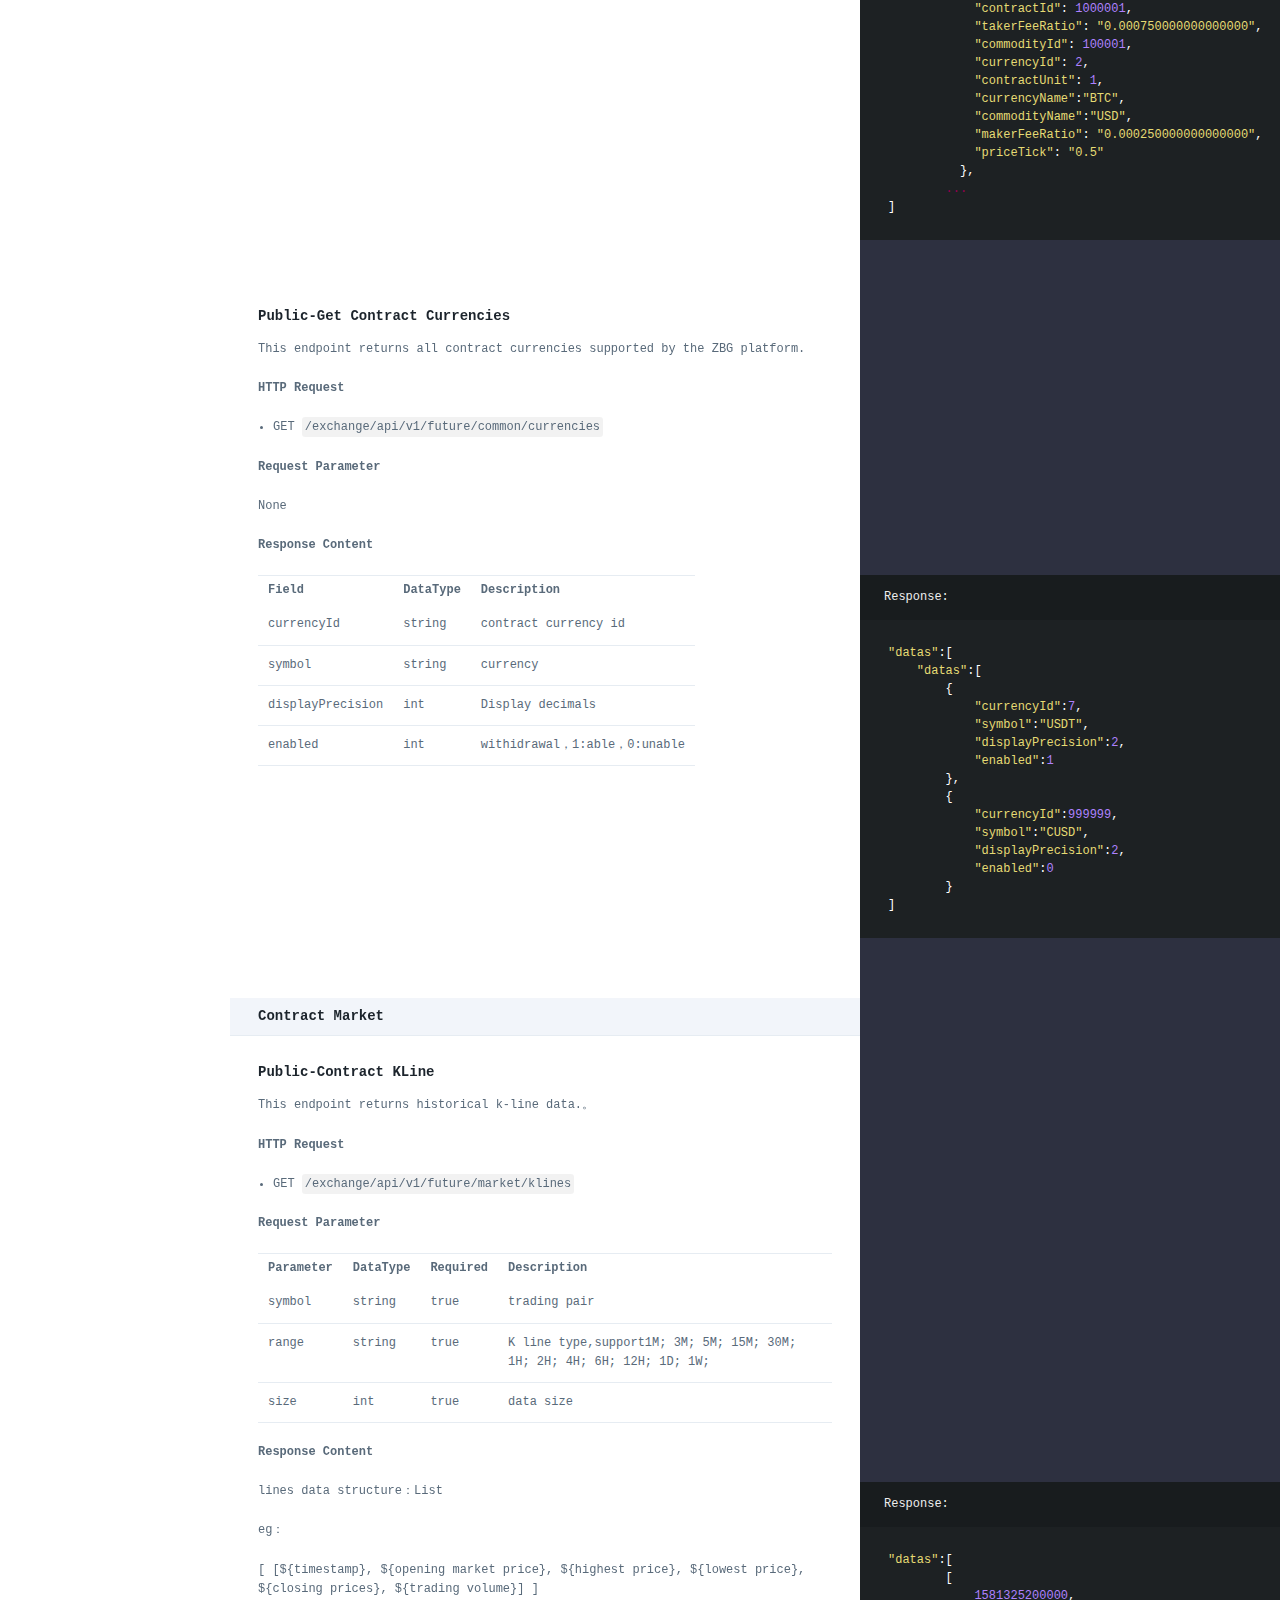
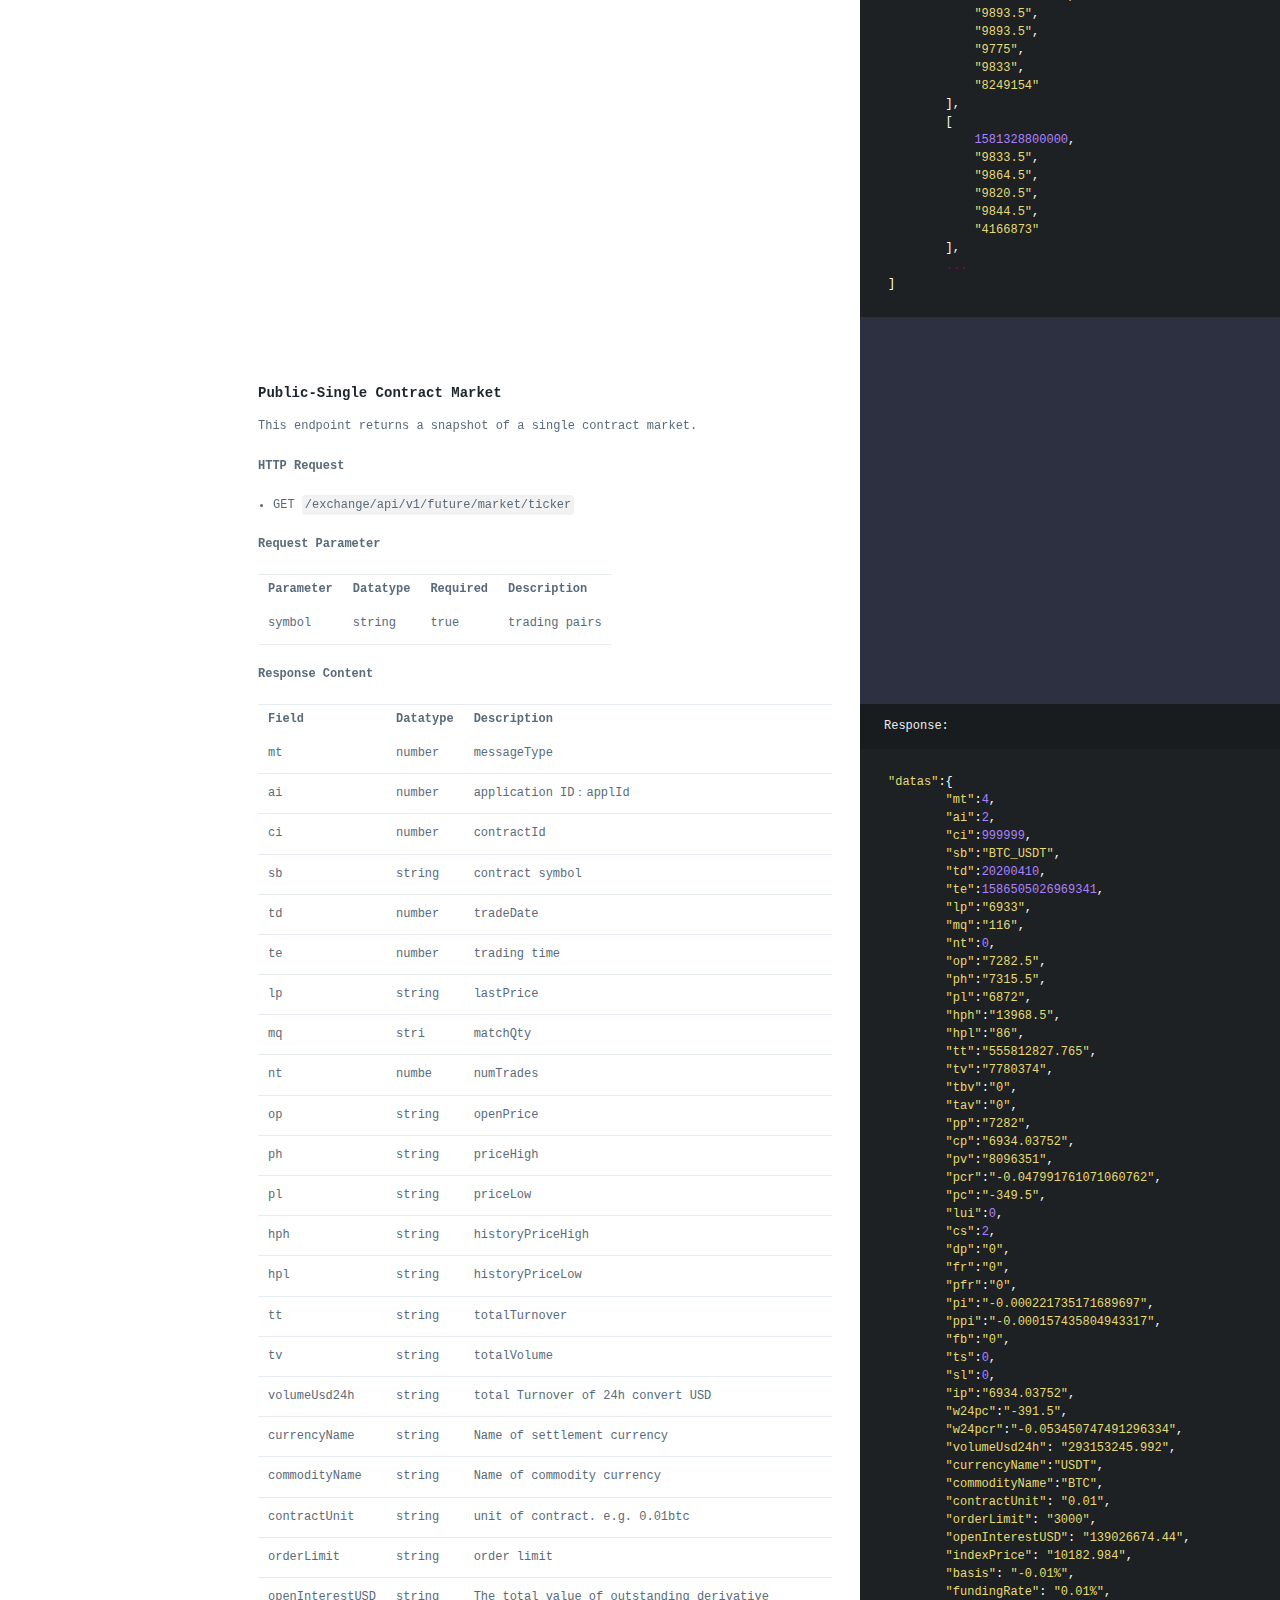
==== commit cdbb82b4: "publish: fix" ====
--- a/future/v1/en/index.html
+++ b/future/v1/en/index.html
@@ -1528,7 +1528,17 @@
         </span><span class="s2">"volumeUsd24h"</span><span class="p">:</span><span class="w"> </span><span class="s2">"293153245.992"</span><span class="p">,</span><span class="w">
         </span><span class="s2">"currencyName"</span><span class="p">:</span><span class="s2">"USDT"</span><span class="p">,</span><span class="w">
         </span><span class="s2">"commodityName"</span><span class="p">:</span><span class="s2">"BTC"</span><span class="p">,</span><span class="w">
-        </span><span class="s2">"contractUnit"</span><span class="p">:</span><span class="w"> </span><span class="s2">"1.000000000000000000"</span><span class="p">,</span><span class="w">
+        </span><span class="s2">"contractUnit"</span><span class="p">:</span><span class="w"> </span><span class="s2">"0.01"</span><span class="p">,</span><span class="w">
+        </span><span class="s2">"orderLimit"</span><span class="p">:</span><span class="w"> </span><span class="s2">"3000"</span><span class="p">,</span><span class="w">
+        </span><span class="s2">"openInterestUSD"</span><span class="p">:</span><span class="w"> </span><span class="s2">"139026674.44"</span><span class="p">,</span><span class="w">
+        </span><span class="s2">"indexPrice"</span><span class="p">:</span><span class="w"> </span><span class="s2">"10182.984"</span><span class="p">,</span><span class="w">
+        </span><span class="s2">"basis"</span><span class="p">:</span><span class="w"> </span><span class="s2">"-0.01%"</span><span class="p">,</span><span class="w">
+        </span><span class="s2">"fundingRate"</span><span class="p">:</span><span class="w"> </span><span class="s2">"0.01%"</span><span class="p">,</span><span class="w">
+        </span><span class="s2">"symbol"</span><span class="p">:</span><span class="w"> </span><span class="s2">"BTC_USDT"</span><span class="p">,</span><span class="w">
+        </span><span class="s2">"contractId"</span><span class="p">:</span><span class="w"> </span><span class="s2">"1000000"</span><span class="p">,</span><span class="w">
+        </span><span class="s2">"ask"</span><span class="p">:</span><span class="w"> </span><span class="s2">"10184.5"</span><span class="p">,</span><span class="w">
+        </span><span class="s2">"bid"</span><span class="p">:</span><span class="w"> </span><span class="s2">"10184"</span><span class="p">,</span><span class="w">
+        </span><span class="s2">"spread"</span><span class="p">:</span><span class="w"> </span><span class="s2">"0.0049%"</span><span class="p">,</span><span class="w">
         </span><span class="s2">"bids"</span><span class="p">:[</span><span class="w">
             </span><span class="p">[</span><span class="s2">"6932.5"</span><span class="p">,</span><span class="s2">"4556"</span><span class="p">],</span><span class="w">
             </span><span class="p">[</span><span class="s2">"6932"</span><span class="p">,</span><span class="w"> </span><span class="s2">"14112"</span><span class="p">],</span><span class="w">
@@ -1647,6 +1657,36 @@
 <td>contractUnit</td>
 <td>string</td>
 <td>unit of contract. e.g. 0.01btc</td>
+</tr>
+<tr>
+<td>orderLimit</td>
+<td>string</td>
+<td>order limit</td>
+</tr>
+<tr>
+<td>openInterestUSD</td>
+<td>string</td>
+<td>The total value of outstanding derivative contracts that have not been settled.</td>
+</tr>
+<tr>
+<td>indexPrice</td>
+<td>string</td>
+<td>The Spot price of an asset, aggregated from several exchanges to form an Index. The Index price methodology varies for each derivative exchange.</td>
+</tr>
+<tr>
+<td>basis</td>
+<td>string</td>
+<td>basis=Index Price - Futrues Price</td>
+</tr>
+<tr>
+<td>fundingRate</td>
+<td>string</td>
+<td>funding Rate</td>
+</tr>
+<tr>
+<td>spread</td>
+<td>string</td>
+<td>The difference between the highest bid and lowest ask</td>
 </tr>
 <tr>
 <td>pv</td>
